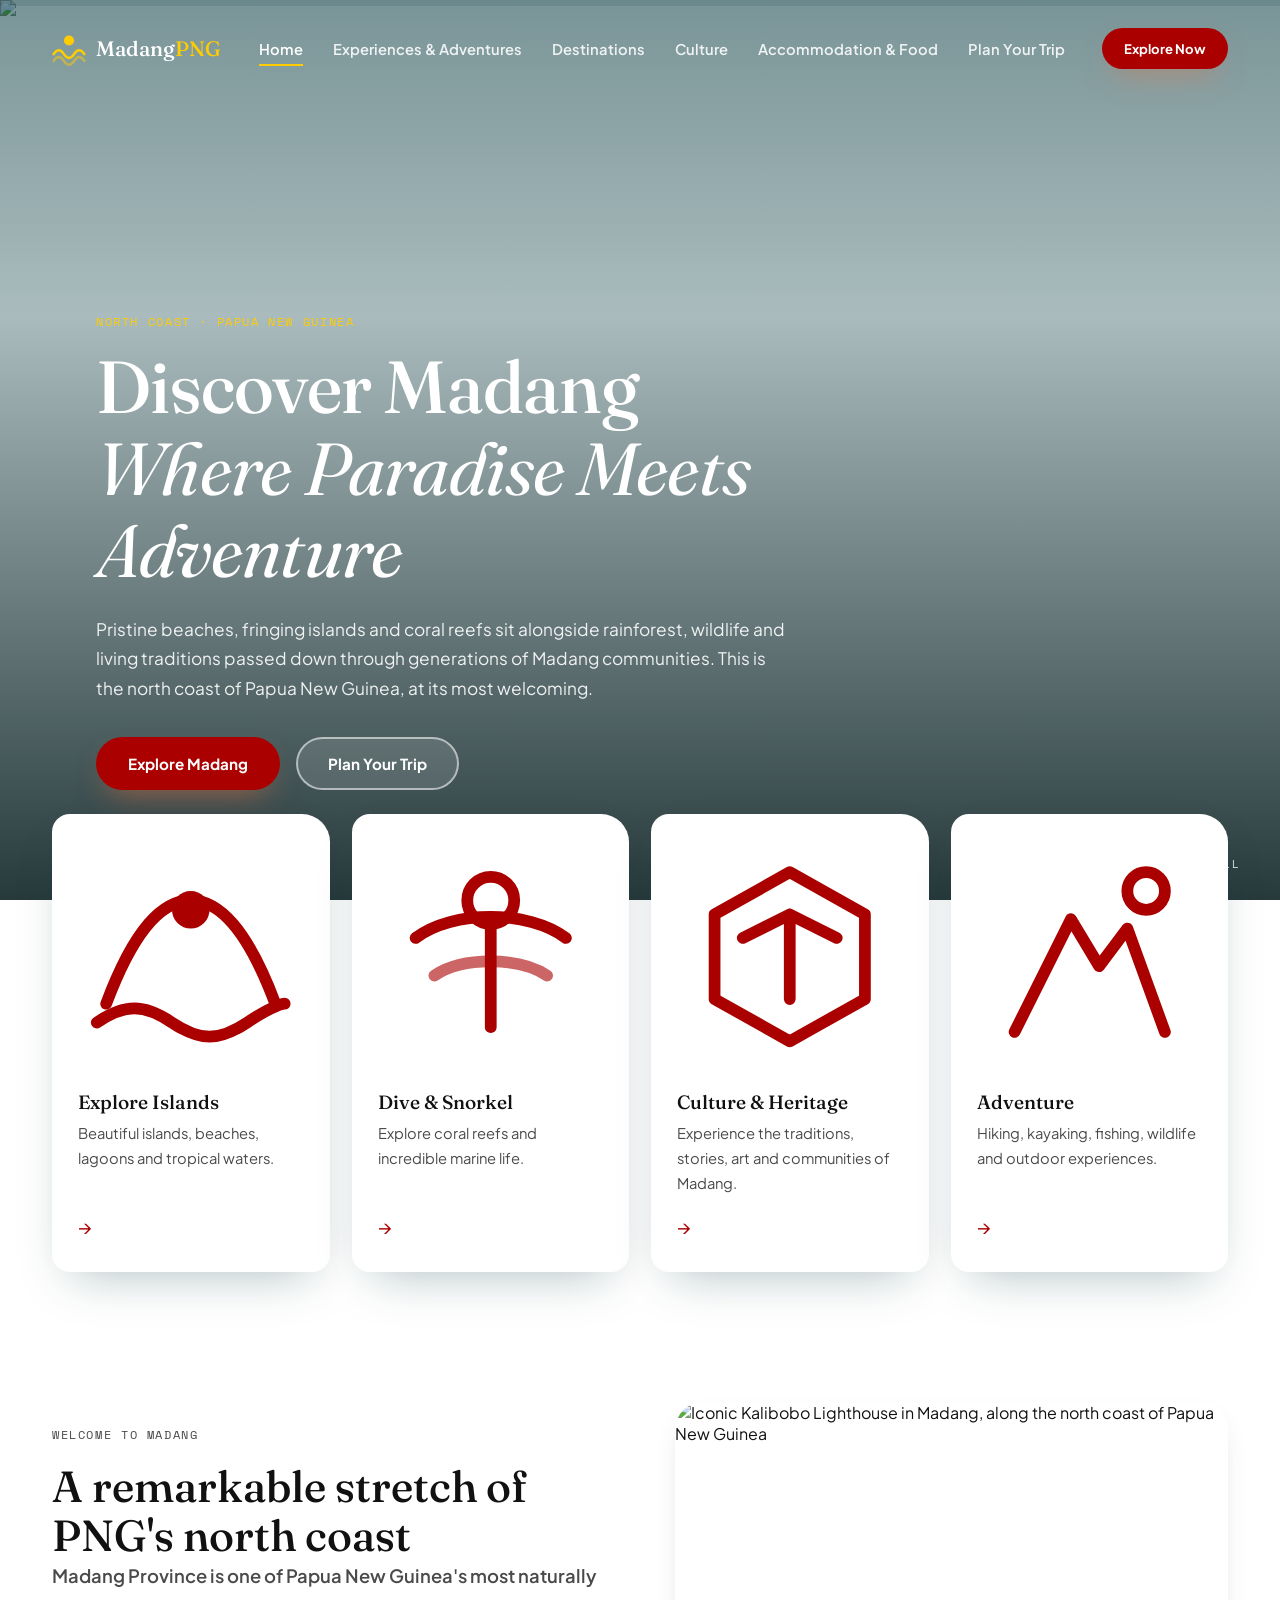
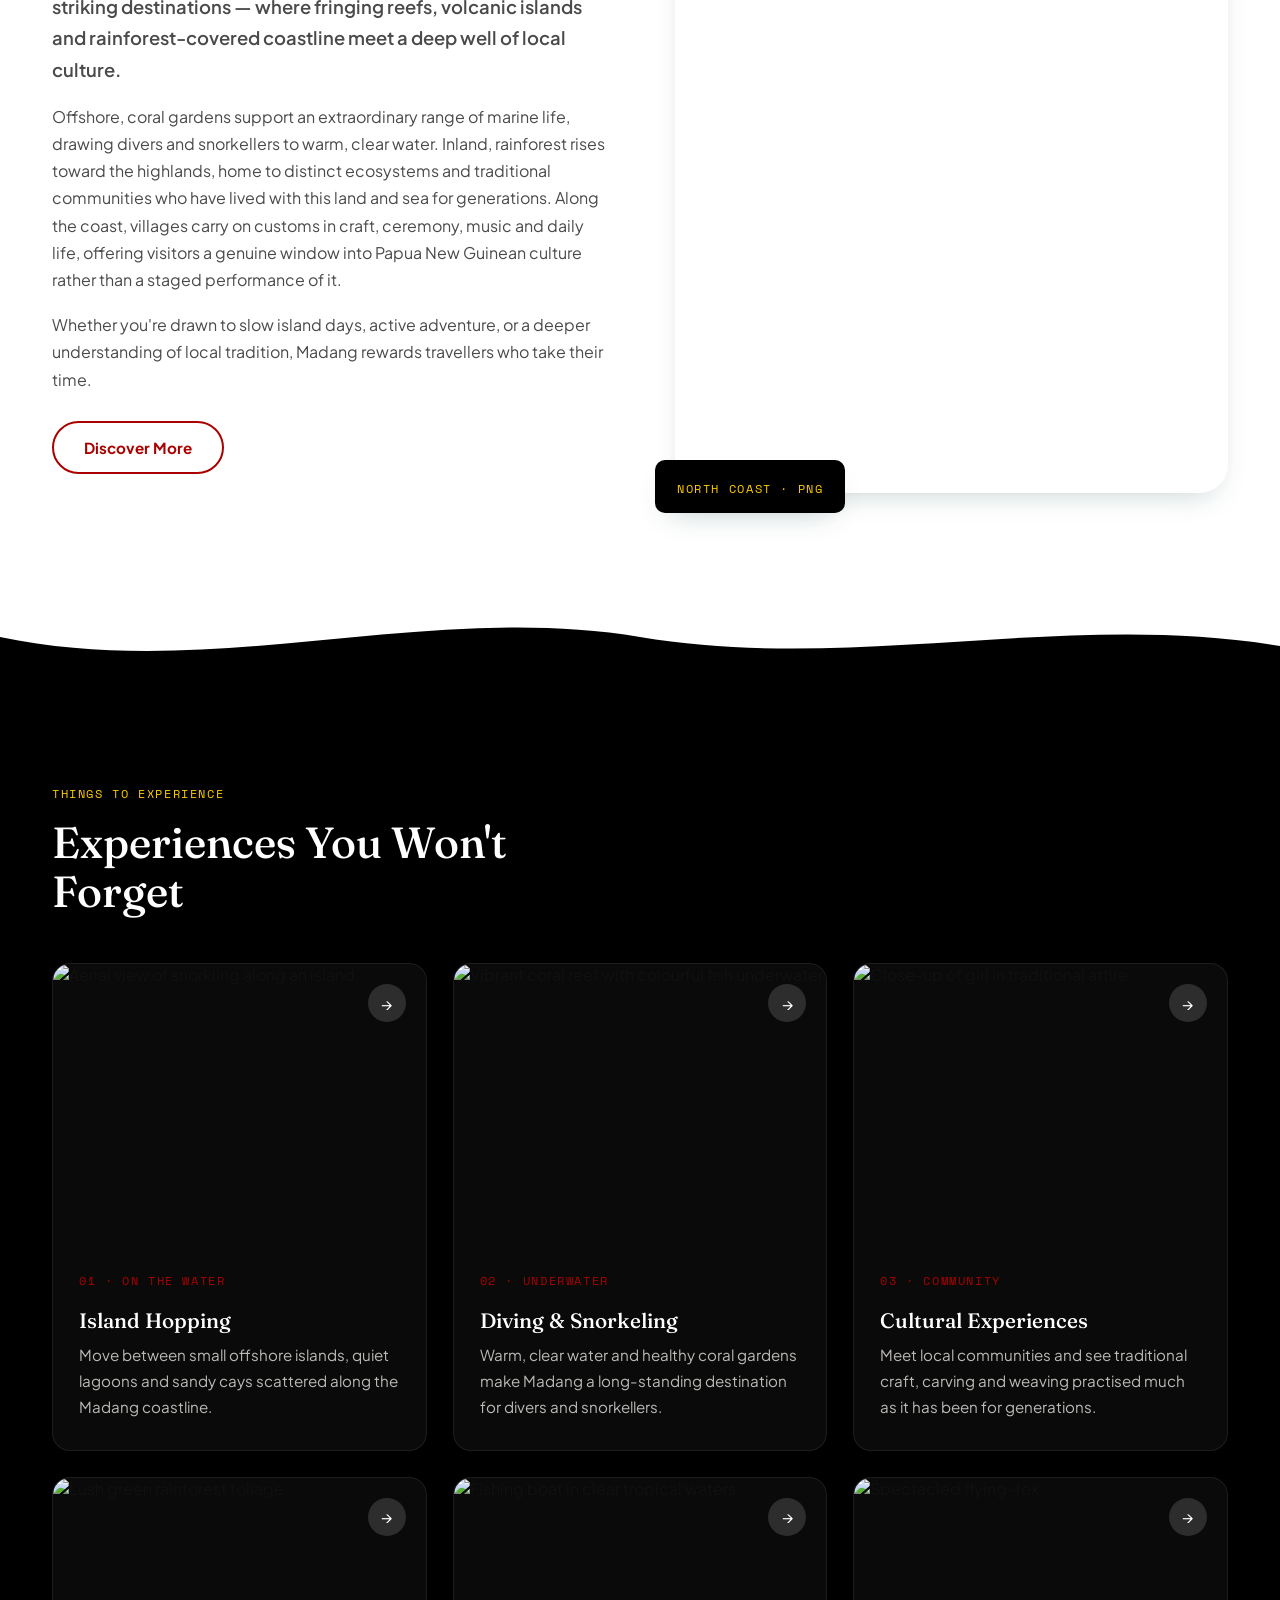
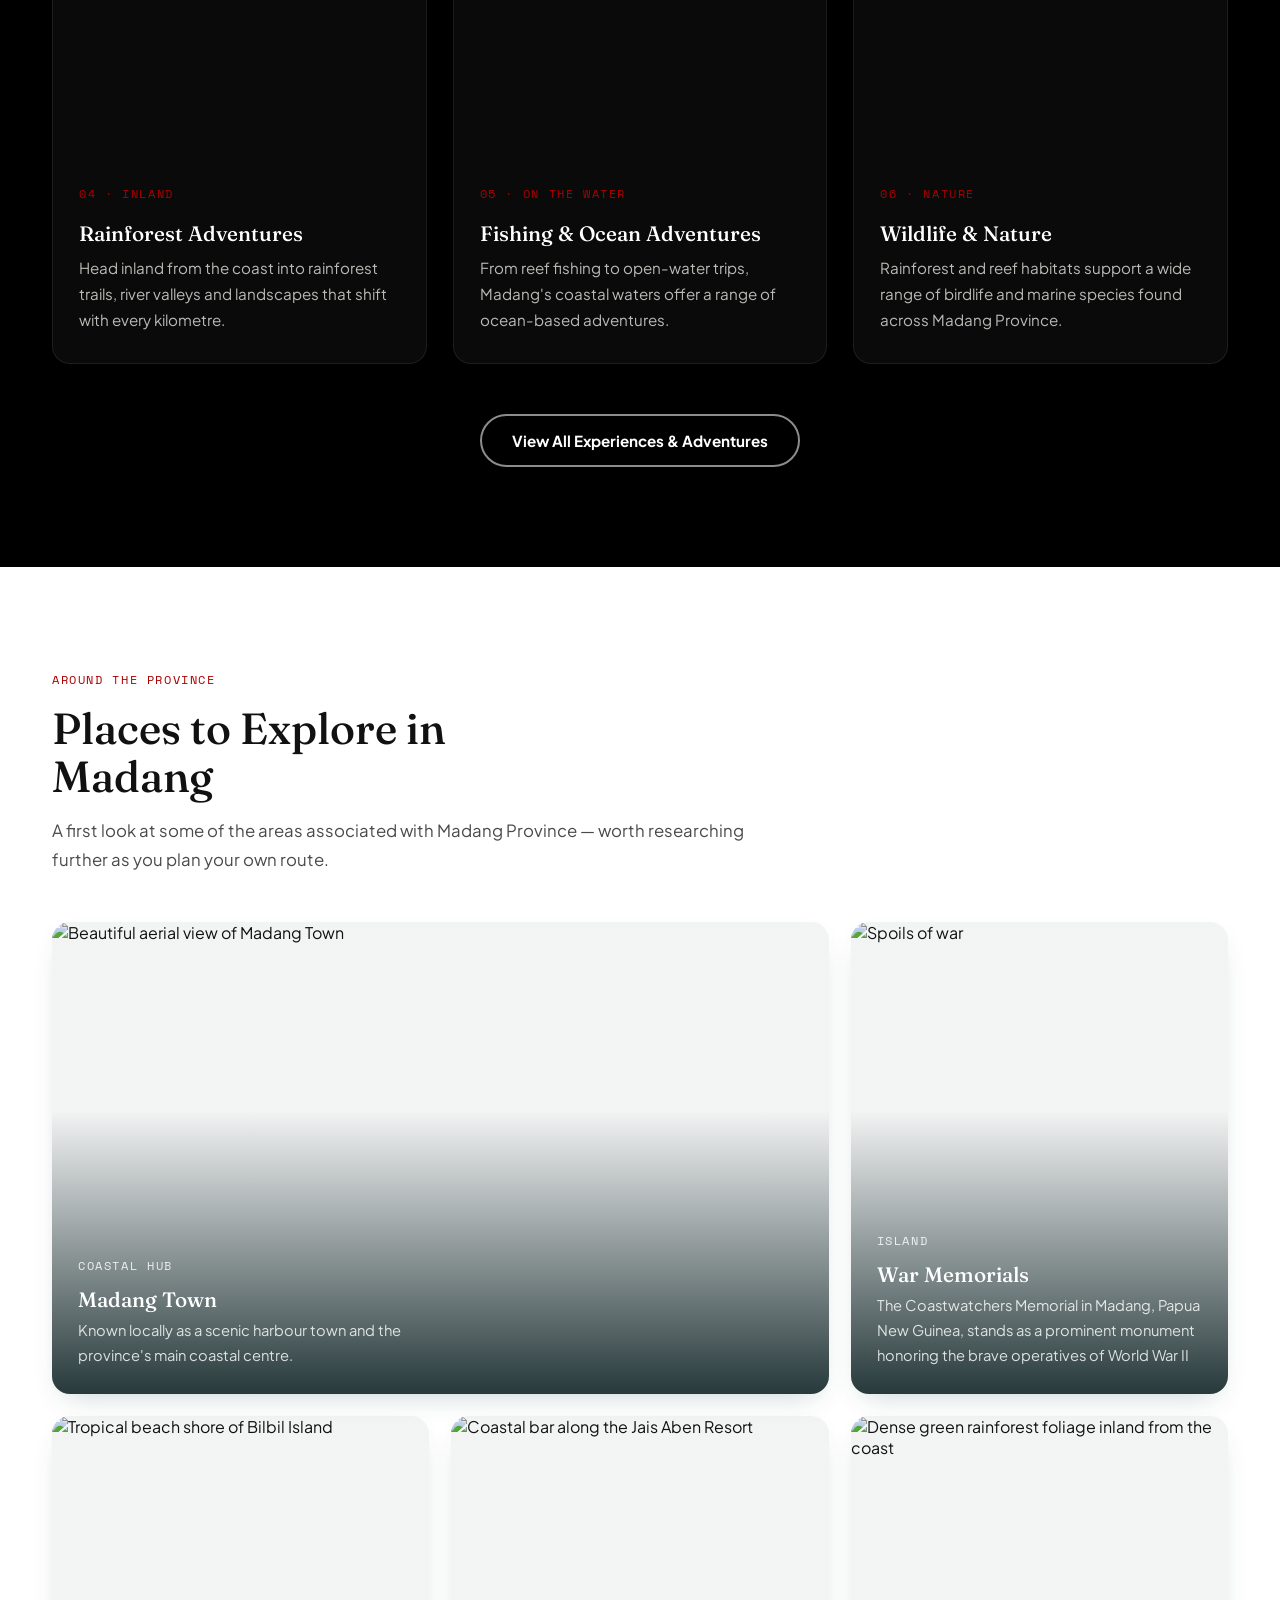
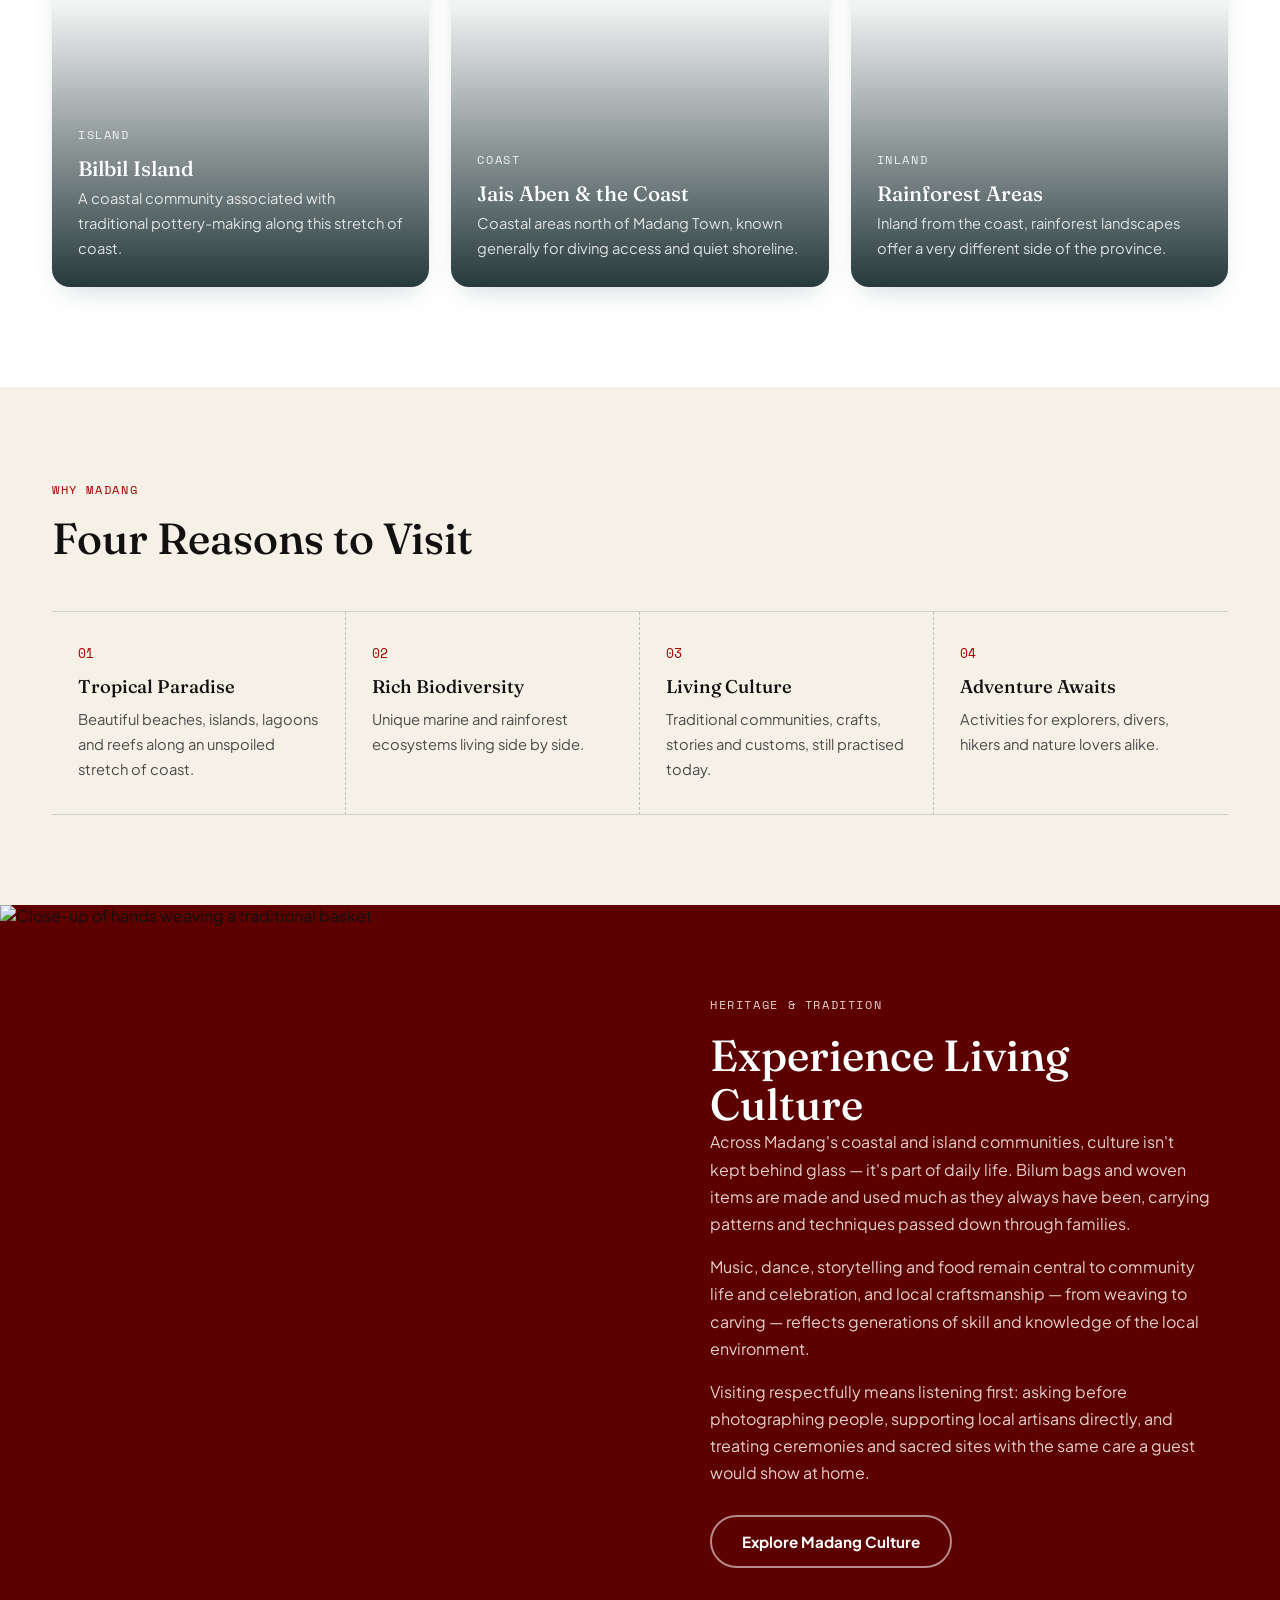
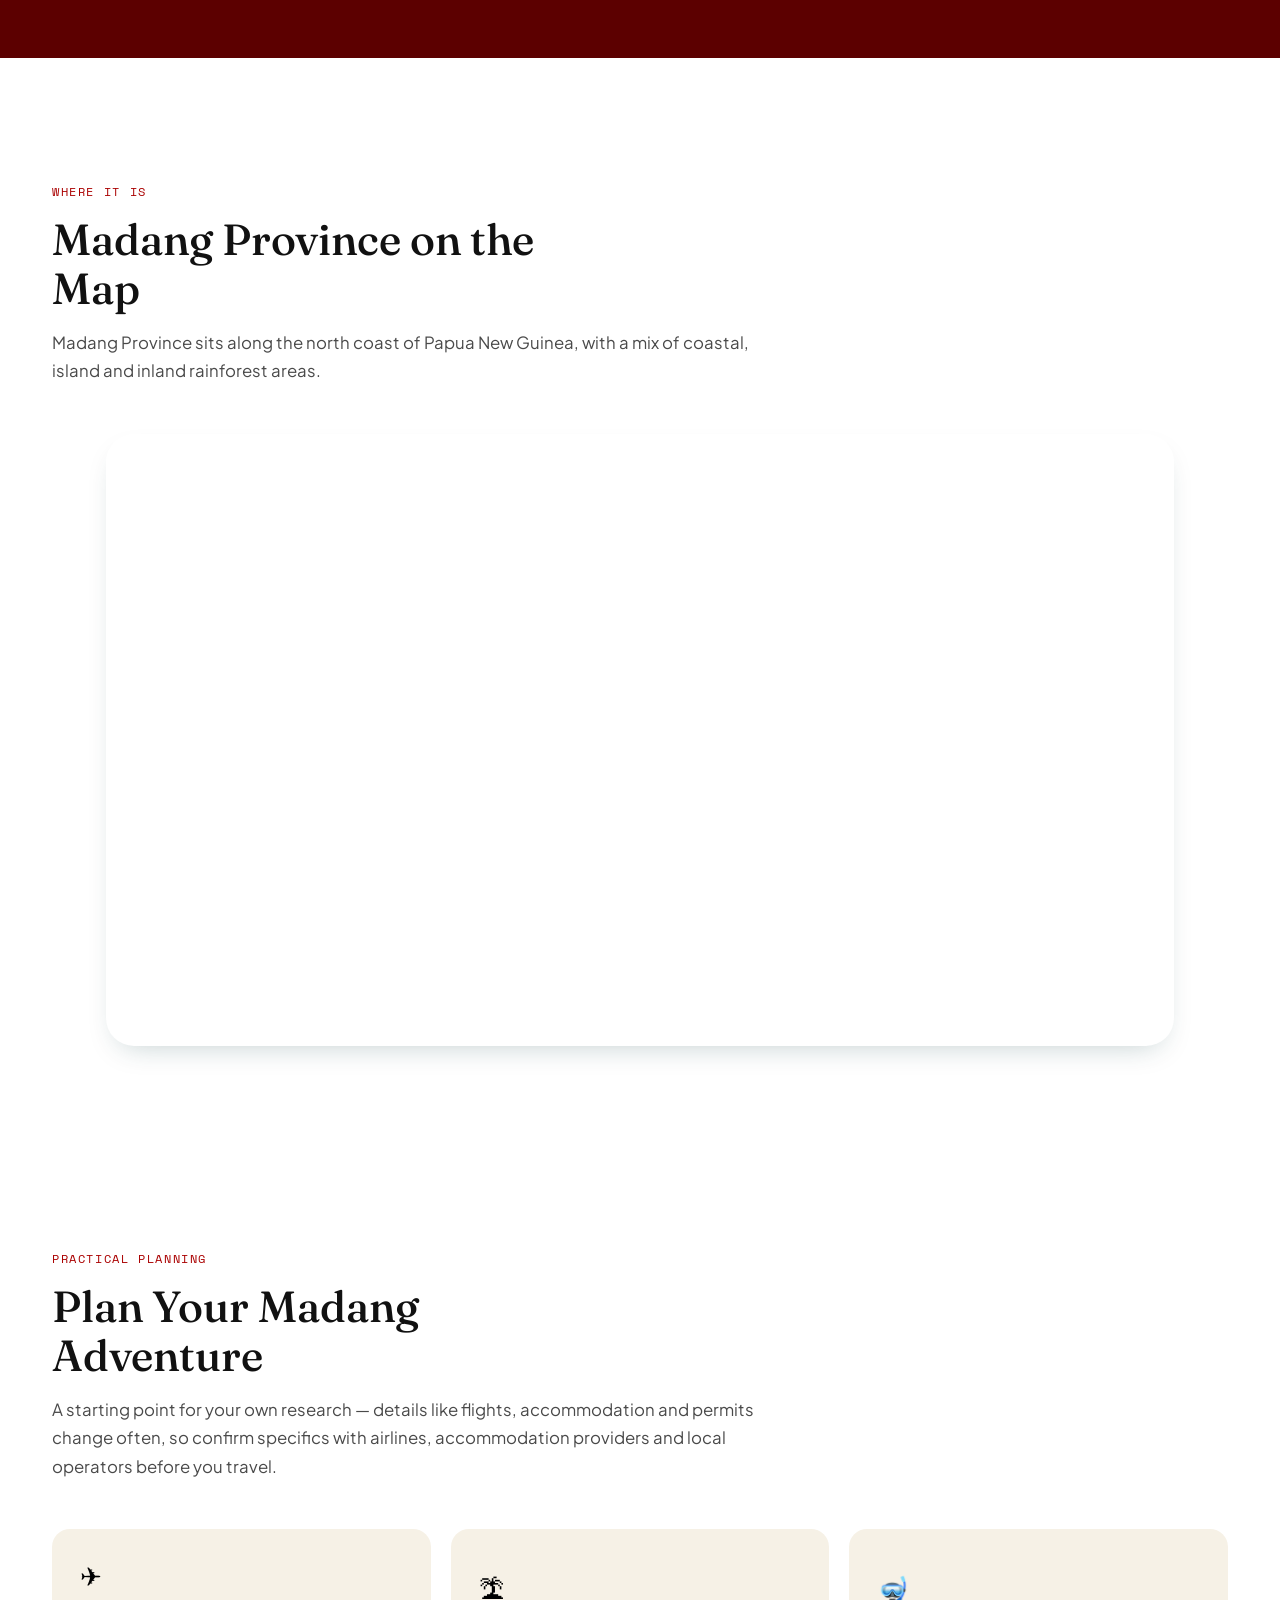
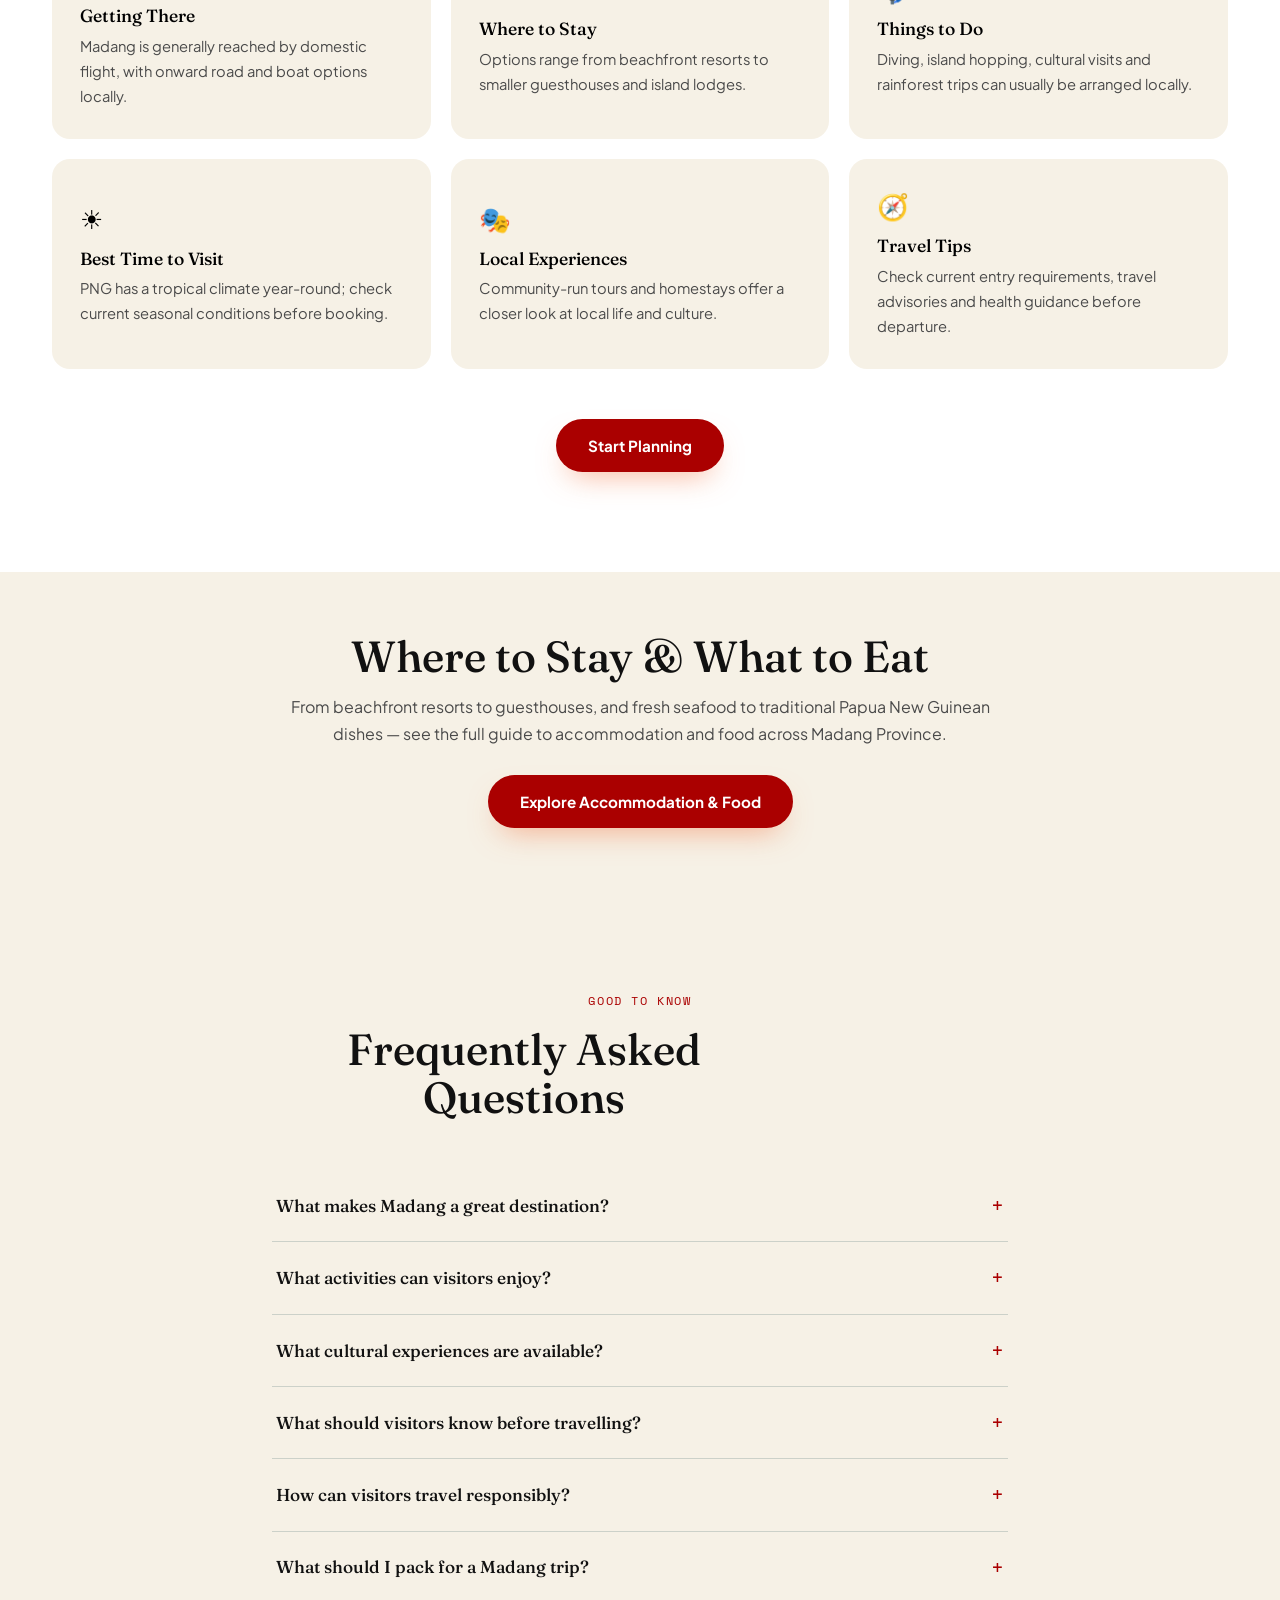
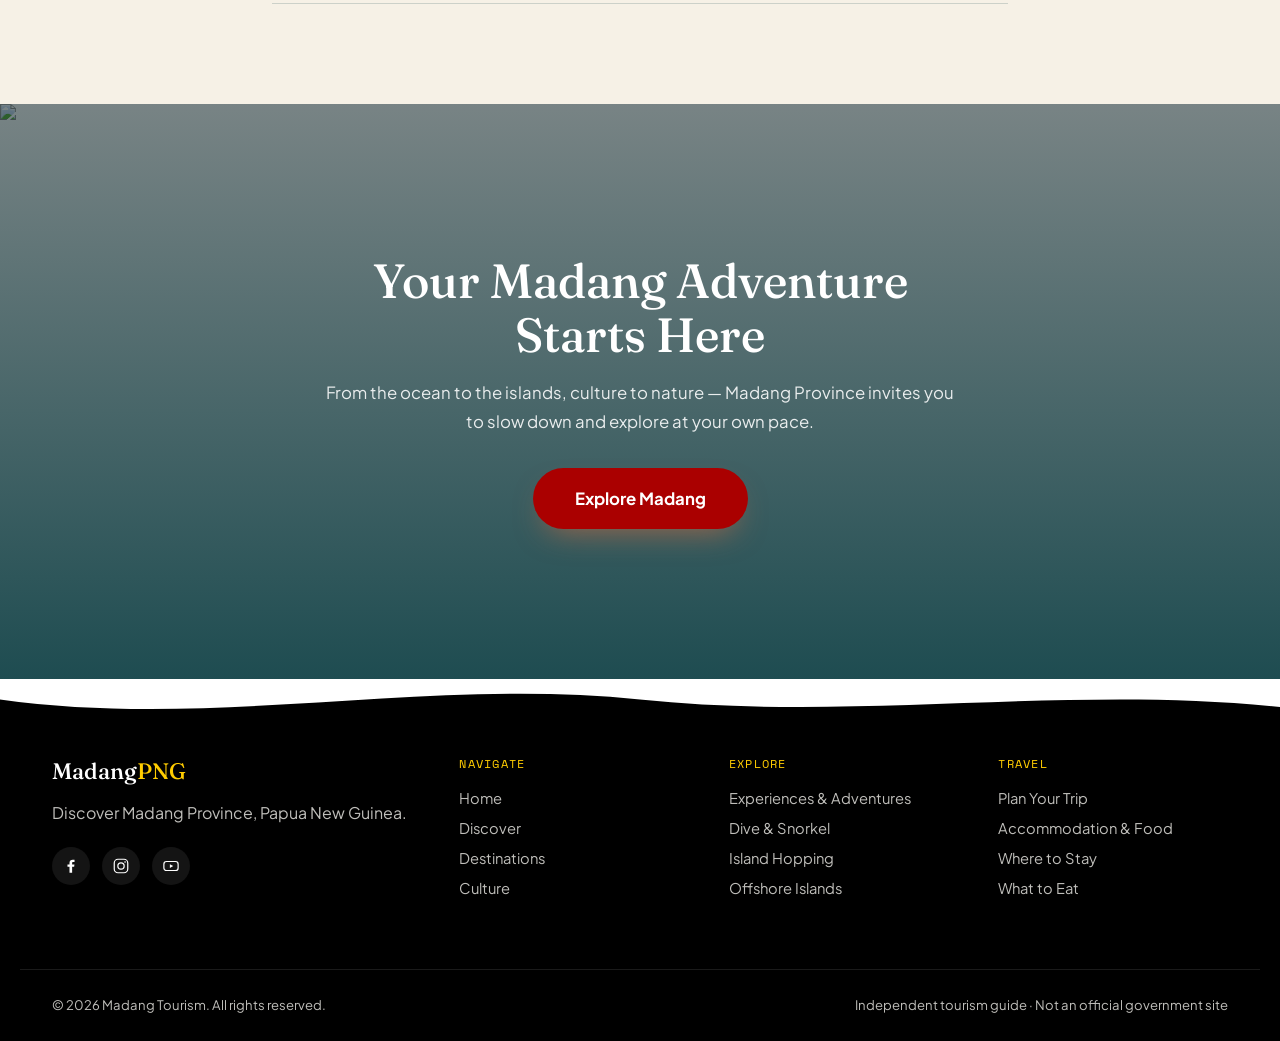
==== index.html @ a3b2a529 "Update YouTube link to point to a specific video" ====
<!DOCTYPE html> <!-- Tells the browser this is an HTML5 document -->
<html lang="en"> <!-- Root element of the page; lang="en" tells screen readers/browsers the content is in English -->
<head> <!-- Container for metadata that isn't displayed directly on the page -->
<meta charset="UTF-8"> <!-- Sets the character encoding so special characters (like &middot;) display correctly -->
<meta name="viewport" content="width=device-width, initial-scale=1.0"> <!-- Makes the page render at the device's width and scale correctly on mobile -->
<title>Discover Madang | Where Paradise Meets Adventure</title> <!-- Text shown in the browser tab and search results -->
<meta name="description" content="Discover Madang Province, Papua New Guinea — tropical islands, coral reefs, rainforest and living culture on the north coast."> <!-- Summary used by search engines for SEO -->

<link rel="preconnect" href="https://fonts.googleapis.com"> <!-- Tells the browser to start connecting to Google Fonts early, speeding up font loading -->
<link rel="preconnect" href="https://fonts.gstatic.com" crossorigin> <!-- Same early-connection hint for the font file server itself -->
<link href="https://fonts.googleapis.com/css2?family=Fraunces:ital,opsz,wght@0,9..144,300;0,9..144,400;0,9..144,500;0,9..144,600;1,9..144,400;1,9..144,500&family=Plus+Jakarta+Sans:wght@400;500;600;700;800&family=Space+Mono:wght@400;700&display=swap" rel="stylesheet"> <!-- Loads the three Google Fonts (Fraunces, Plus Jakarta Sans, Space Mono) used across the site -->

<link rel="stylesheet" href="style.css"> <!-- Loads the external stylesheet that controls all visual styling -->
</head> <!-- Ends the head/metadata section -->
<body data-page="home"> <!-- Start of the visible page content; data-page tells script.js this is the homepage, so it should use scroll-spy nav highlighting instead of a fixed active link -->

<!-- Tide line — signature scroll progress indicator -->
<div class="tide-line" aria-hidden="true"> <!-- Fixed strip at the top of the page; aria-hidden hides it from screen readers since it's decorative -->
  <svg viewBox="0 0 1200 24" preserveAspectRatio="none" class="tide-line__wave"> <!-- SVG canvas for a wave shape (currently unused visually, kept for future styling) -->
    <path d="M0,12 C150,22 250,2 400,12 C550,22 650,2 800,12 C950,22 1050,2 1200,12 L1200,24 L0,24 Z"></path> <!-- Defines the wavy line shape using SVG path commands -->
  </svg> <!-- Closes the SVG element -->
  <div class="tide-line__fill" id="tideFill"></div> <!-- Empty div whose width JavaScript fills in as the user scrolls, like a rising tide -->
</div> <!-- Closes the tide-line container -->

<!-- Skip link -->
<a href="#main" class="skip-link">Skip to content</a> <!-- Accessibility link letting keyboard users jump straight past the nav to the main content -->

<!-- ============ NAVIGATION ============ -->
<header class="nav" id="siteNav"> <!-- The site header/navigation bar; id is used by JS to add scroll styling -->
  <div class="nav__inner"> <!-- Inner wrapper that centers and pads the nav content -->
    <a href="#home" class="nav__brand"> <!-- Logo/brand link that scrolls back to the hero section -->
      <span class="nav__brand-mark" aria-hidden="true"> <!-- Wrapper for the decorative logo icon; hidden from screen readers -->
        <svg viewBox="0 0 40 40" width="34" height="34"><path d="M2 26c4-6 8-6 12 0s8 6 12 0 8-6 12 0" fill="none" stroke="currentColor" stroke-width="3" stroke-linecap="round"/><path d="M2 34c4-6 8-6 12 0s8 6 12 0 8-6 12 0" fill="none" stroke="currentColor" stroke-width="3" stroke-linecap="round" opacity="0.5"/><circle cx="20" cy="10" r="6" fill="currentColor"/></svg> <!-- Small hand-drawn SVG icon of waves and a sun/island representing the brand -->
      </span> <!-- Closes the icon wrapper -->
      <span class="nav__brand-text">Madang<em>PNG</em></span> <!-- The text logo "MadangPNG", with "PNG" italicized/colored differently via CSS -->
    </a> <!-- Closes the brand link -->

    <nav class="nav__links" id="navLinks" aria-label="Primary"> <!-- The list of navigation links; id lets JS open/close it on mobile -->
      <a href="#home" class="nav__link" data-page="home">Home</a> <!-- Link to the hero/home section; data-page marks it for the site-wide active-link logic -->
      <a href="experiences.html" class="nav__link" data-page="experiences">Experiences &amp; Adventures</a> <!-- Links to the dedicated Experiences & Adventures page -->
      <a href="#destinations" class="nav__link">Destinations</a> <!-- Link to the Destinations section on this page -->
      <a href="#culture" class="nav__link">Culture</a> <!-- Link to the Culture section on this page -->
      <a href="accommodation.html" class="nav__link" data-page="accommodation">Accommodation &amp; Food</a> <!-- Links to the dedicated Accommodation & Food page -->
      <a href="#plan" class="nav__link">Plan Your Trip</a> <!-- Link to the Plan Your Trip section on this page -->
    </nav> <!-- Closes the navigation links list -->

    <div class="nav__actions"> <!-- Wrapper for the right-hand side nav controls (button + burger) -->
      <a href="#plan" class="btn btn--coral btn--sm">Explore Now</a> <!-- Prominent call-to-action button in the nav bar -->
      <button class="nav__burger" id="navBurger" aria-label="Open menu" aria-expanded="false" aria-controls="navLinks"> <!-- Hamburger button shown only on mobile; aria attributes describe its state for screen readers -->
        <span></span><span></span><span></span> <!-- The three lines that make up the hamburger icon, animated into an X via CSS/JS -->
      </button> <!-- Closes the hamburger button -->
    </div> <!-- Closes nav actions wrapper -->
  </div> <!-- Closes nav inner wrapper -->
</header> <!-- Closes the site header -->

<main id="main"> <!-- Landmark wrapping all main page content; target of the skip link -->

  <!-- ============ HERO ============ -->
  <section class="hero" id="home"> <!-- Full-screen hero section; id="home" is the nav target -->
    <div class="hero__media"> <!-- Wrapper that holds the background image and overlay -->
      <img src="https://images.unsplash.com/photo-1544551763-46a013bb70d5?auto=format&fit=crop&w=1920&q=80" alt="Image of scuba diver diving in coral waters." loading="eager"> <!-- Hero background photo; loading="eager" because it's above the fold and should load immediately -->
      <div class="hero__overlay"></div> <!-- Empty div styled in CSS as a dark gradient so the white text stays readable over the photo -->
    </div> <!-- Closes hero media wrapper -->

    <div class="hero__content"> <!-- Wrapper for the hero text and buttons, sits above the image via z-index -->
      <p class="eyebrow eyebrow--light">north coast &middot; papua new guinea</p> <!-- Small uppercase label above the headline -->
      <h1 class="hero__title">Discover Madang<br><em>Where Paradise Meets Adventure</em></h1> <!-- Main page headline; <br> forces a line break, <em> italicizes the tagline -->
      <p class="hero__desc">Pristine beaches, fringing islands and coral reefs sit alongside rainforest, wildlife and living traditions passed down through generations of Madang communities. This is the north coast of Papua New Guinea, at its most welcoming.</p> <!-- Supporting paragraph describing Madang -->
      <div class="hero__actions"> <!-- Wrapper that lays the two hero buttons out side by side -->
        <a href="#discover" class="btn btn--coral">Explore Madang</a> <!-- Primary button scrolling to the About/Discover section -->
        <a href="#plan" class="btn btn--ghost">Plan Your Trip</a> <!-- Secondary, less prominent button scrolling to the Plan section -->
      </div> <!-- Closes hero actions wrapper -->
    </div> <!-- Closes hero content wrapper -->

    <a href="#discover" class="hero__scroll" aria-label="Scroll to discover Madang"> <!-- Scroll-down indicator link; aria-label gives it a meaningful name for screen readers -->
      <span class="hero__scroll-dot"></span> <!-- Small animated dot that bobs up and down via CSS -->
      <span class="hero__scroll-label">Scroll</span> <!-- Text label under the dot -->
    </a> <!-- Closes the scroll indicator link -->
  </section> <!-- Closes the hero section -->

  <!-- ============ QUICK NAV CARDS ============ -->
  <section class="quicknav" aria-label="Quick navigation"> <!-- Section holding the four overlapping shortcut cards below the hero -->
    <div class="container"> <!-- Centers and constrains the width of the content inside -->
      <div class="quicknav__grid"> <!-- CSS grid that lays the four cards out in a row (or fewer on mobile) -->

        <a href="experiences.html#water-islands" class="qcard"> <!-- First quick-nav card, links to the water & islands section of the Experiences & Adventures page -->
          <span class="qcard__icon" aria-hidden="true"> <!-- Decorative icon wrapper, hidden from screen readers -->
            <svg viewBox="0 0 48 48" fill="none"><path d="M6 34c6-16 12-22 18-22s12 6 18 22" stroke="currentColor" stroke-width="2.5" stroke-linecap="round"/><path d="M4 38c6-4 10-4 16 0s10 4 16 0 8-4 8-4" stroke="currentColor" stroke-width="2.5" stroke-linecap="round"/><circle cx="24" cy="14" r="4" fill="currentColor"/></svg> <!-- Hand-drawn island/palm icon -->
          </span> <!-- Closes icon wrapper -->
          <h3 class="qcard__title">Explore Islands</h3> <!-- Card heading -->
          <p class="qcard__desc">Beautiful islands, beaches, lagoons and tropical waters.</p> <!-- Card description text -->
          <span class="qcard__arrow" aria-hidden="true">&rarr;</span> <!-- Decorative arrow that animates on hover -->
        </a> <!-- Closes first quick-nav card -->

        <a href="experiences.html#water-islands" class="qcard"> <!-- Second quick-nav card, links to the water & islands section of the Experiences & Adventures page -->
          <span class="qcard__icon" aria-hidden="true"> <!-- Decorative icon wrapper -->
            <svg viewBox="0 0 48 48" fill="none"><path d="M8 20c8-6 24-6 32 0" stroke="currentColor" stroke-width="2.5" stroke-linecap="round"/><path d="M12 28c6-4 18-4 24 0" stroke="currentColor" stroke-width="2.5" stroke-linecap="round" opacity="0.6"/><circle cx="24" cy="12" r="5" stroke="currentColor" stroke-width="2.5"/><path d="M24 17v22" stroke="currentColor" stroke-width="2.5" stroke-linecap="round"/></svg> <!-- Hand-drawn diving flag/waves icon -->
          </span> <!-- Closes icon wrapper -->
          <h3 class="qcard__title">Dive &amp; Snorkel</h3> <!-- Card heading -->
          <p class="qcard__desc">Explore coral reefs and incredible marine life.</p> <!-- Card description text -->
          <span class="qcard__arrow" aria-hidden="true">&rarr;</span> <!-- Decorative arrow icon -->
        </a> <!-- Closes second quick-nav card -->

        <a href="#culture" class="qcard"> <!-- Third quick-nav card, links to Culture section -->
          <span class="qcard__icon" aria-hidden="true"> <!-- Decorative icon wrapper -->
            <svg viewBox="0 0 48 48" fill="none"><path d="M24 6l16 9v18l-16 9-16-9V15l16-9z" stroke="currentColor" stroke-width="2.5" stroke-linejoin="round"/><path d="M24 15v18M14 20l10-5 10 5" stroke="currentColor" stroke-width="2.5" stroke-linecap="round" stroke-linejoin="round"/></svg> <!-- Hand-drawn hut/shield icon representing culture -->
          </span> <!-- Closes icon wrapper -->
          <h3 class="qcard__title">Culture &amp; Heritage</h3> <!-- Card heading -->
          <p class="qcard__desc">Experience the traditions, stories, art and communities of Madang.</p> <!-- Card description text -->
          <span class="qcard__arrow" aria-hidden="true">&rarr;</span> <!-- Decorative arrow icon -->
        </a> <!-- Closes third quick-nav card -->

        <a href="experiences.html#nature-wildlife" class="qcard"> <!-- Fourth quick-nav card, links to the nature & wildlife section of the Experiences & Adventures page -->
          <span class="qcard__icon" aria-hidden="true"> <!-- Decorative icon wrapper -->
            <svg viewBox="0 0 48 48" fill="none"><path d="M8 40L20 16l6 10 6-8 8 22" stroke="currentColor" stroke-width="2.5" stroke-linejoin="round" stroke-linecap="round"/><circle cx="36" cy="10" r="4" stroke="currentColor" stroke-width="2.5"/></svg> <!-- Hand-drawn mountain/sun icon representing adventure -->
          </span> <!-- Closes icon wrapper -->
          <h3 class="qcard__title">Adventure</h3> <!-- Card heading -->
          <p class="qcard__desc">Hiking, kayaking, fishing, wildlife and outdoor experiences.</p> <!-- Card description text -->
          <span class="qcard__arrow" aria-hidden="true">&rarr;</span> <!-- Decorative arrow icon -->
        </a> <!-- Closes fourth quick-nav card -->

      </div> <!-- Closes quicknav grid -->
    </div> <!-- Closes container -->
  </section> <!-- Closes quick-nav section -->

  <!-- ============ ABOUT / WELCOME ============ -->
  <section class="about reveal" id="discover"> <!-- About section; "reveal" class means JS will fade it in on scroll -->
    <div class="container about__grid"> <!-- Centers content and arranges it as a two-column grid -->
      <div class="about__text"> <!-- Left column: all the text content -->
        <p class="eyebrow">welcome to madang</p> <!-- Small uppercase label above the heading -->
        <h2 class="section-title">A remarkable stretch of PNG's north coast</h2> <!-- Section heading -->
        <p class="about__lead">Madang Province is one of Papua New Guinea's most naturally striking destinations — where fringing reefs, volcanic islands and rainforest-covered coastline meet a deep well of local culture.</p> <!-- Bold lead paragraph -->
        <p>Offshore, coral gardens support an extraordinary range of marine life, drawing divers and snorkellers to warm, clear water. Inland, rainforest rises toward the highlands, home to distinct ecosystems and traditional communities who have lived with this land and sea for generations. Along the coast, villages carry on customs in craft, ceremony, music and daily life, offering visitors a genuine window into Papua New Guinean culture rather than a staged performance of it.</p> <!-- First supporting paragraph -->
        <p>Whether you're drawn to slow island days, active adventure, or a deeper understanding of local tradition, Madang rewards travellers who take their time.</p> <!-- Second supporting paragraph -->
        <a href="#experiences" class="btn btn--outline">Discover More</a> <!-- Button linking down to the Experiences section -->
      </div> <!-- Closes about text column -->
      <div class="about__media"> <!-- Right column: the featured image and its caption tag -->
        <!-- Image alternative src="https://www.facebook.com/100083305594226/posts/the-most-iconic-kalibobo-light-house-in-beautiful-madang-well-captured-by-blue-t/476476711805845/" -->

        <img src="https://dynamic-media-cdn.tripadvisor.com/media/daodao/photo-o/17/3b/36/39/coastwatchers-memorial.jpg?w=1400&h=-1&s=1" alt="Iconic Kalibobo Lighthouse in Madang, along the north coast of Papua New Guinea" loading="lazy"> <!-- Featured photo; loading="lazy" defers loading until it's near the viewport -->
        <div class="about__media-tag"> <!-- Small badge overlapping the bottom-left corner of the image -->
          <span class="eyebrow eyebrow--mono">north coast · PNG</span> <!-- Label text inside the badge -->
        </div> <!-- Closes the media tag badge -->
      </div> <!-- Closes about media column -->
    </div> <!-- Closes about grid container -->
  </section> <!-- Closes About section -->

  <div class="wave-divider wave-divider--to-deep" aria-hidden="true"><svg viewBox="0 0 1440 100" preserveAspectRatio="none"><path d="M0,40 C240,90 480,0 720,40 C960,80 1200,10 1440,50 L1440,100 L0,100 Z"></path></svg></div> <!-- Decorative SVG wave shape that visually transitions from the light About section into the dark Experiences section -->

  <!-- ============ EXPERIENCES ============ -->
  <section class="experiences reveal" id="experiences"> <!-- Experiences section on a dark teal background -->
    <div class="container"> <!-- Centers and constrains the content width -->
      <div class="section-head"> <!-- Wrapper for the section's eyebrow label and heading -->
        <p class="eyebrow eyebrow--light">things to experience</p> <!-- Small uppercase label -->
        <h2 class="section-title section-title--light">Experiences You Won't Forget</h2> <!-- Section heading, styled light/white for the dark background -->
      </div> <!-- Closes section head -->

      <div class="exp-grid"> <!-- CSS grid laying out the six experience cards -->

        <article class="exp-card"> <!-- Card 1: Island Hopping -->
          <div class="exp-card__media"> <!-- Wrapper that crops/sizes the card image -->
            <img src="https://images.trvl-media.com/place/2200/8434f81c-63f8-4d87-891b-596296224a2b.jpg?auto=compress&cs=tinysrgb&w=1000" alt="Aerial view of snorkling along an island" loading="lazy"> <!-- Card photo, lazy-loaded since it's below the fold -->
          </div> <!-- Closes media wrapper -->
          <div class="exp-card__body"> <!-- Text content area of the card -->
            <span class="eyebrow eyebrow--mono">01 · on the water</span> <!-- Numbered category label -->
            <h3>Island Hopping</h3> <!-- Card title -->
            <p>Move between small offshore islands, quiet lagoons and sandy cays scattered along the Madang coastline.</p> <!-- Card description -->
          </div> <!-- Closes card body -->
          <span class="exp-card__arrow" aria-hidden="true">&rarr;</span> <!-- Decorative circular arrow icon that rotates on hover -->
        </article> <!-- Closes card 1 -->

        <article class="exp-card"> <!-- Card 2: Diving & Snorkeling -->
          <div class="exp-card__media"> <!-- Image wrapper -->
            <img src="https://images.pexels.com/photos/3100361/pexels-photo-3100361.jpeg?auto=compress&cs=tinysrgb&w=1000" alt="Vibrant coral reef with colourful fish underwater" loading="lazy"> <!-- Card photo -->
          </div> <!-- Closes media wrapper -->
          <div class="exp-card__body"> <!-- Text content area -->
            <span class="eyebrow eyebrow--mono">02 · underwater</span> <!-- Numbered category label -->
            <h3>Diving &amp; Snorkeling</h3> <!-- Card title -->
            <p>Warm, clear water and healthy coral gardens make Madang a long-standing destination for divers and snorkellers.</p> <!-- Card description -->
          </div> <!-- Closes card body -->
          <span class="exp-card__arrow" aria-hidden="true">&rarr;</span> <!-- Decorative arrow icon -->
        </article> <!-- Closes card 2 -->

        <article class="exp-card"> <!-- Card 3: Cultural Experiences -->
          <div class="exp-card__media"> <!-- Image wrapper -->
            <img src="https://images.trvl-media.com/place/2200/9c62623a-3e90-42ce-a5d0-fafba3432986.jpg" alt="Close-up of girl in traditional attire" loading="lazy"> <!-- Card photo -->
          </div> <!-- Closes media wrapper -->
          <div class="exp-card__body"> <!-- Text content area -->
            <span class="eyebrow eyebrow--mono">03 · community</span> <!-- Numbered category label -->
            <h3>Cultural Experiences</h3> <!-- Card title -->
            <p>Meet local communities and see traditional craft, carving and weaving practised much as it has been for generations.</p> <!-- Card description -->
          </div> <!-- Closes card body -->
          <span class="exp-card__arrow" aria-hidden="true">&rarr;</span> <!-- Decorative arrow icon -->
        </article> <!-- Closes card 3 -->

        <article class="exp-card"> <!-- Card 4: Rainforest Adventures -->
          <div class="exp-card__media"> <!-- Image wrapper -->
            <img src="https://images.pexels.com/photos/28769443/pexels-photo-28769443.jpeg?auto=compress&cs=tinysrgb&w=1000" alt="Lush green rainforest foliage" loading="lazy"> <!-- Card photo -->
          </div> <!-- Closes media wrapper -->
          <div class="exp-card__body"> <!-- Text content area -->
            <span class="eyebrow eyebrow--mono">04 · inland</span> <!-- Numbered category label -->
            <h3>Rainforest Adventures</h3> <!-- Card title -->
            <p>Head inland from the coast into rainforest trails, river valleys and landscapes that shift with every kilometre.</p> <!-- Card description -->
          </div> <!-- Closes card body -->
          <span class="exp-card__arrow" aria-hidden="true">&rarr;</span> <!-- Decorative arrow icon -->
        </article> <!-- Closes card 4 -->

        <article class="exp-card"> <!-- Card 5: Fishing & Ocean Adventures -->
          <div class="exp-card__media"> <!-- Image wrapper -->
            <img src="https://papuanewguinea.travel/wp-content/uploads/2023/10/sport-fisher_sportfishing-png_papua-new-guinea_2_0-1024x683.jpg?auto=compress&cs=tinysrgb&w=1000" alt="Fishing boat in clear tropical waters" loading="lazy"> <!-- Card photo -->
          </div> <!-- Closes media wrapper -->
          <div class="exp-card__body"> <!-- Text content area -->
            <span class="eyebrow eyebrow--mono">05 · on the water</span> <!-- Numbered category label -->
            <h3>Fishing &amp; Ocean Adventures</h3> <!-- Card title -->
            <p>From reef fishing to open-water trips, Madang's coastal waters offer a range of ocean-based adventures.</p> <!-- Card description -->
          </div> <!-- Closes card body -->
          <span class="exp-card__arrow" aria-hidden="true">&rarr;</span> <!-- Decorative arrow icon -->
        </article> <!-- Closes card 5 -->

        <article class="exp-card"> <!-- Card 6: Wildlife & Nature -->
          <div class="exp-card__media"> <!-- Image wrapper -->
            <img src="https://images.theconversation.com/files/343629/original/file-20200624-132410-mtns55.jpg?ixlib=rb-4.1.1&q=45&auto=format&w=1000&fit=clip" alt="Spectacled flying-fox" loading="lazy"> <!-- Card photo -->
          </div> <!-- Closes media wrapper -->
          <div class="exp-card__body"> <!-- Text content area -->
            <span class="eyebrow eyebrow--mono">06 · nature</span> <!-- Numbered category label -->
            <h3>Wildlife &amp; Nature</h3> <!-- Card title -->
            <p>Rainforest and reef habitats support a wide range of birdlife and marine species found across Madang Province.</p> <!-- Card description -->
          </div> <!-- Closes card body -->
          <span class="exp-card__arrow" aria-hidden="true">&rarr;</span> <!-- Decorative arrow icon -->
        </article> <!-- Closes card 6 -->

      </div> <!-- Closes experiences grid -->
      <div class="plan-cta"> <!-- Reuses the same centered-button wrapper style as the Plan section -->
        <a href="experiences.html" class="btn btn--outline-light">View All Experiences &amp; Adventures</a> <!-- Links to the full Experiences & Adventures page for the complete list -->
      </div> <!-- Closes the view-all CTA wrapper -->
    </div> <!-- Closes container -->
  </section> <!-- Closes Experiences section -->

  <!-- ============ DESTINATIONS ============ -->
  <section class="destinations reveal" id="destinations"> <!-- Destinations section, light background -->
    <div class="container"> <!-- Centers content -->
      <div class="section-head"> <!-- Heading block for this section -->
        <p class="eyebrow">around the province</p> <!-- Small uppercase label -->
        <h2 class="section-title">Places to Explore in Madang</h2> <!-- Section heading -->
        <p class="section-lead">A first look at some of the areas associated with Madang Province — worth researching further as you plan your own route.</p> <!-- Explanatory lead paragraph, sets honest expectations -->
      </div> <!-- Closes section head -->

      <div class="dest-grid"> <!-- CSS grid laying out the destination cards -->

        <article class="dest-card dest-card--wide"> <!-- First card, styled wider (spans 2 grid columns) -->
          <img src="https://thewritestuffpng.com/wp-content/uploads/2022/03/DSCN6022-1.jpg" alt="Beautiful aerial view of Madang Town" loading="lazy"> <!-- Background photo for the card -->
          <div class="dest-card__overlay"> <!-- Text overlay sitting on top of the image -->
            <span class="eyebrow eyebrow--mono eyebrow--light">coastal hub</span> <!-- Category label -->
            <h3>Madang Town</h3> <!-- Destination name -->
            <p>Known locally as a scenic harbour town and the province's main coastal centre.</p> <!-- Destination description -->
          </div> <!-- Closes overlay -->
        </article> <!-- Closes Madang Town card -->

        <article class="dest-card"> <!-- Second card: Kranket Island -->
          <img src="https://dynamic-media-cdn.tripadvisor.com/media/photo-o/1c/30/ca/b0/gun.jpg?w=1400&h=-1&s=1" alt="Spoils of war" loading="lazy"> <!-- Background photo -->
          <div class="dest-card__overlay"> <!-- Text overlay -->
            <span class="eyebrow eyebrow--mono eyebrow--light">island</span> <!-- Category label -->
            <h3>War Memorials</h3> <!-- Destination name -->
            <p>The Coastwatchers Memorial in Madang, Papua New Guinea, stands as a prominent monument honoring the brave operatives of World War II</p> <!-- Description -->
          </div> <!-- Closes overlay -->
        </article> <!-- Closes Kranket Island card -->

        <article class="dest-card"> <!-- Third card: Bilbil Island -->
          <img src="https://www.journeyera.com/wp-content/uploads/2019/11/MADANG-PAPUA-NEW-GUINEA-0229-1-768x512.jpg" alt="Tropical beach shore of Bilbil Island" loading="lazy"> <!-- Background photo -->
          <div class="dest-card__overlay"> <!-- Text overlay -->
            <span class="eyebrow eyebrow--mono eyebrow--light">island</span> <!-- Category label -->
            <h3>Bilbil Island</h3> <!-- Destination name -->
            <p>A coastal community associated with traditional pottery-making along this stretch of coast.</p> <!-- Description -->
          </div> <!-- Closes overlay -->
        </article> <!-- Closes Bilbil Island card -->

        <article class="dest-card"> <!-- Fourth card: Jais Aben & the Coast -->
          <img src="https://dynamic-media-cdn.tripadvisor.com/media/photo-o/04/53/e9/d3/eating-outdoors-at-restaurant.jpg?w=900&h=-1&s=1" alt="Coastal bar along the Jais Aben Resort" loading="lazy"> <!-- Background photo -->
          <div class="dest-card__overlay"> <!-- Text overlay -->
            <span class="eyebrow eyebrow--mono eyebrow--light">coast</span> <!-- Category label -->
            <h3>Jais Aben &amp; the Coast</h3> <!-- Destination name -->
            <p>Coastal areas north of Madang Town, known generally for diving access and quiet shoreline.</p> <!-- Description -->
          </div> <!-- Closes overlay -->
        </article> <!-- Closes Jais Aben card -->

        <article class="dest-card"> <!-- Sixth card: Rainforest Areas -->
          <img src="https://images.pexels.com/photos/28769443/pexels-photo-28769443.jpeg?auto=compress&cs=tinysrgb&w=1000" alt="Dense green rainforest foliage inland from the coast" loading="lazy"> <!-- Background photo -->
          <div class="dest-card__overlay"> <!-- Text overlay -->
            <span class="eyebrow eyebrow--mono eyebrow--light">inland</span> <!-- Category label -->
            <h3>Rainforest Areas</h3> <!-- Destination name -->
            <p>Inland from the coast, rainforest landscapes offer a very different side of the province.</p> <!-- Description -->
          </div> <!-- Closes overlay -->
        </article> <!-- Closes Rainforest Areas card -->

      </div> <!-- Closes destinations grid -->
    </div> <!-- Closes container -->
  </section> <!-- Closes Destinations section -->

  <!-- ============ WHY MADANG — DIVE LOG STATS ============ -->
  <section class="why reveal"> <!-- "Why Madang" section on a sandy background -->
    <div class="container"> <!-- Centers content -->
      <div class="section-head"> <!-- Heading block -->
        <p class="eyebrow">why madang</p> <!-- Small uppercase label -->
        <h2 class="section-title">Four Reasons to Visit</h2> <!-- Section heading -->
      </div> <!-- Closes heading block -->

      <div class="why-log"> <!-- Grid of four "dive log" style entries with dashed dividers -->
        <div class="why-entry"> <!-- Entry 1 -->
          <span class="why-entry__mark" aria-hidden="true">01</span> <!-- Numbered mono-font label -->
          <h3>Tropical Paradise</h3> <!-- Entry heading -->
          <p>Beautiful beaches, islands, lagoons and reefs along an unspoiled stretch of coast.</p> <!-- Entry description -->
        </div> <!-- Closes entry 1 -->
        <div class="why-entry"> <!-- Entry 2 -->
          <span class="why-entry__mark" aria-hidden="true">02</span> <!-- Numbered label -->
          <h3>Rich Biodiversity</h3> <!-- Entry heading -->
          <p>Unique marine and rainforest ecosystems living side by side.</p> <!-- Entry description -->
        </div> <!-- Closes entry 2 -->
        <div class="why-entry"> <!-- Entry 3 -->
          <span class="why-entry__mark" aria-hidden="true">03</span> <!-- Numbered label -->
          <h3>Living Culture</h3> <!-- Entry heading -->
          <p>Traditional communities, crafts, stories and customs, still practised today.</p> <!-- Entry description -->
        </div> <!-- Closes entry 3 -->
        <div class="why-entry"> <!-- Entry 4 -->
          <span class="why-entry__mark" aria-hidden="true">04</span> <!-- Numbered label -->
          <h3>Adventure Awaits</h3> <!-- Entry heading -->
          <p>Activities for explorers, divers, hikers and nature lovers alike.</p> <!-- Entry description -->
        </div> <!-- Closes entry 4 -->
      </div> <!-- Closes why-log grid -->
    </div> <!-- Closes container -->
  </section> <!-- Closes Why Madang section -->

  <!-- ============ CULTURE ============ -->
  <section class="culture reveal" id="culture"> <!-- Two-column culture section on a deep green background -->
    <div class="culture__media"> <!-- Left/first column: the image -->
      <img src="https://images.trvl-media.com/place/2200/f64c86e2-c1e4-4a08-9428-fb7c15d194a0.jpg" alt="Close-up of hands weaving a traditional basket" loading="lazy"> <!-- Culture photo -->
    </div> <!-- Closes culture media column -->
    <div class="culture__content"> <!-- Right/second column: the text -->
      <p class="eyebrow eyebrow--mono">heritage &amp; tradition</p> <!-- Small uppercase label -->
      <h2 class="section-title">Experience Living Culture</h2> <!-- Section heading -->
      <p>Across Madang's coastal and island communities, culture isn't kept behind glass — it's part of daily life. Bilum bags and woven items are made and used much as they always have been, carrying patterns and techniques passed down through families.</p> <!-- First paragraph -->
      <p>Music, dance, storytelling and food remain central to community life and celebration, and local craftsmanship — from weaving to carving — reflects generations of skill and knowledge of the local environment.</p> <!-- Second paragraph -->
      <p>Visiting respectfully means listening first: asking before photographing people, supporting local artisans directly, and treating ceremonies and sacred sites with the same care a guest would show at home.</p> <!-- Third paragraph, on respectful tourism -->
      <a href="#plan" class="btn btn--outline btn--outline-light">Explore Madang Culture</a> <!-- Call-to-action button linking to the Plan section -->
    </div> <!-- Closes culture content column -->
  </section> <!-- Closes Culture section -->

  <br> <!-- Extra spacing before the map section -->

  <!-- ============ MAP OF MADANG PROVINCE ============ -->
  <section class="google_maps" id="map"> <!-- Google Maps embed section -->
    <div class="container"> <!-- Centers content -->
      <div class="section-head"> <!-- Heading block -->
        <p class="eyebrow">where it is</p> <!-- Small uppercase label -->
        <h2 class="section-title">Madang Province on the Map</h2> <!-- Section heading -->
        <p class="section-lead">Madang Province sits along the north coast of Papua New Guinea, with a mix of coastal, island and inland rainforest areas.</p> <!-- Explanatory lead paragraph -->
      </div> <!-- Closes heading block -->
    </div> <!-- Closes container -->
    <div class="google_maps__frame-wrap">
      <iframe src="https://www.google.com/maps/embed?pb=!1m18!1m12!1m3!1d31785.679649493693!2d145.76261021116304!3d-5.229681826707004!2m3!1f0!2f0!3f0!3m2!1i1024!2i768!4f13.1!3m3!1m2!1s0x68f5e6c94906e557%3A0xfba03fe5fcb7b051!2sMadang%20Madang%20Province!5e0!3m2!1sen!2spg!4v1786619159488!5m2!1sen!2spg" allowfullscreen="" loading="lazy" referrerpolicy="strict-origin-when-cross-origin" title="Map of Madang Province"></iframe>
    </div>
  </section>

  <!-- ============ PLAN YOUR TRIP ============ -->
  <section class="plan reveal" id="plan"> <!-- Plan Your Trip section -->
    <div class="container"> <!-- Centers content -->
      <div class="section-head"> <!-- Heading block -->
        <p class="eyebrow">practical planning</p> <!-- Small uppercase label -->
        <h2 class="section-title">Plan Your Madang Adventure</h2> <!-- Section heading -->
        <p class="section-lead">A starting point for your own research — details like flights, accommodation and permits change often, so confirm specifics with airlines, accommodation providers and local operators before you travel.</p> <!-- Honest disclaimer paragraph -->
      </div> <!-- Closes heading block -->

      <div class="plan-grid" id="planGrid"> <!-- Grid of six clickable planning cards; id referenced by JS -->
        <button class="plan-card" data-plan="getting-there" aria-expanded="false"> <!-- Card 1 button; data-plan is the key JS uses to look up its detail text -->
          <span class="plan-card__icon" aria-hidden="true">✈</span> <!-- Emoji icon representing air travel -->
          <h3>Getting There</h3> <!-- Card title -->
          <p>Madang is generally reached by domestic flight, with onward road and boat options locally.</p> <!-- Card summary text -->
        </button> <!-- Closes card 1 -->
        <button class="plan-card" data-plan="where-to-stay" aria-expanded="false"> <!-- Card 2 button -->
          <span class="plan-card__icon" aria-hidden="true">🏝</span> <!-- Emoji icon representing accommodation -->
          <h3>Where to Stay</h3> <!-- Card title -->
          <p>Options range from beachfront resorts to smaller guesthouses and island lodges.</p> <!-- Card summary text -->
        </button> <!-- Closes card 2 -->
        <button class="plan-card" data-plan="things-to-do" aria-expanded="false"> <!-- Card 3 button -->
          <span class="plan-card__icon" aria-hidden="true">🤿</span> <!-- Emoji icon representing activities -->
          <h3>Things to Do</h3> <!-- Card title -->
          <p>Diving, island hopping, cultural visits and rainforest trips can usually be arranged locally.</p> <!-- Card summary text -->
        </button> <!-- Closes card 3 -->
        <button class="plan-card" data-plan="best-time" aria-expanded="false"> <!-- Card 4 button -->
          <span class="plan-card__icon" aria-hidden="true">☀</span> <!-- Emoji icon representing climate/season -->
          <h3>Best Time to Visit</h3> <!-- Card title -->
          <p>PNG has a tropical climate year-round; check current seasonal conditions before booking.</p> <!-- Card summary text -->
        </button> <!-- Closes card 4 -->
        <button class="plan-card" data-plan="local-experiences" aria-expanded="false"> <!-- Card 5 button -->
          <span class="plan-card__icon" aria-hidden="true">🎭</span> <!-- Emoji icon representing culture/experiences -->
          <h3>Local Experiences</h3> <!-- Card title -->
          <p>Community-run tours and homestays offer a closer look at local life and culture.</p> <!-- Card summary text -->
        </button> <!-- Closes card 5 -->
        <button class="plan-card" data-plan="travel-tips" aria-expanded="false"> <!-- Card 6 button -->
          <span class="plan-card__icon" aria-hidden="true">🧭</span> <!-- Emoji icon representing general travel tips -->
          <h3>Travel Tips</h3> <!-- Card title -->
          <p>Check current entry requirements, travel advisories and health guidance before departure.</p> <!-- Card summary text -->
        </button> <!-- Closes card 6 -->
      </div> <!-- Closes plan grid -->

      <div class="plan-detail" id="planDetail" hidden></div> <!-- Empty panel that JS fills with expanded detail text when a plan card is clicked; hidden by default -->

      <div class="plan-cta"> <!-- Wrapper to center the final call-to-action button -->
        <a href="#" class="btn btn--coral">Start Planning</a> <!-- Placeholder CTA button (no real destination yet, so href="#") -->
      </div> <!-- Closes plan CTA wrapper -->
    </div> <!-- Closes container -->
  </section> <!-- Closes Plan Your Trip section -->

  <!-- ============ CROSS-LINK: ACCOMMODATION & FOOD ============ -->
  <section class="page-link-banner reveal"> <!-- Short banner pointing visitors to the dedicated Accommodation & Food page -->
    <div class="container"> <!-- Centers the banner content -->
      <h2 class="section-title">Where to Stay &amp; What to Eat</h2> <!-- Banner heading -->
      <p>From beachfront resorts to guesthouses, and fresh seafood to traditional Papua New Guinean dishes — see the full guide to accommodation and food across Madang Province.</p> <!-- Banner supporting text -->
      <div class="btn-row"> <!-- Wrapper that centers the CTA button -->
        <a href="accommodation.html" class="btn btn--coral">Explore Accommodation &amp; Food</a> <!-- Links to the new page -->
      </div> <!-- Closes button wrapper -->
    </div> <!-- Closes container -->
  </section> <!-- Closes cross-link banner -->

  <!-- ============ FAQ ============ -->
  <section class="faq reveal"> <!-- FAQ section on a sandy background -->
    <div class="container container--narrow"> <!-- Narrower container so the FAQ text column isn't too wide to read comfortably -->
      <div class="section-head section-head--center"> <!-- Centered heading block -->
        <p class="eyebrow">good to know</p> <!-- Small uppercase label -->
        <h2 class="section-title">Frequently Asked Questions</h2> <!-- Section heading -->
      </div> <!-- Closes heading block -->

      <div class="accordion" id="faqAccordion"> <!-- Wrapper for all FAQ items; id referenced (loosely) for styling/organization -->

        <div class="accordion__item"> <!-- FAQ item 1 -->
          <h3> <!-- Heading wrapping the clickable question for proper document outline -->
            <button class="accordion__trigger" aria-expanded="false"> <!-- Clickable question; aria-expanded tracks open/closed state for screen readers -->
              What makes Madang a great destination? <!-- The question text -->
              <span class="accordion__icon" aria-hidden="true">+</span> <!-- Plus icon that rotates into an X-like shape when open -->
            </button> <!-- Closes the question button -->
          </h3> <!-- Closes heading -->
          <div class="accordion__panel" hidden> <!-- Answer panel; hidden attribute keeps it collapsed until JS reveals it -->
            <p>Madang combines coastal scenery, coral reefs, rainforest and living culture in one province — offering a lot of variety for travellers without needing to cover huge distances.</p> <!-- Answer text -->
          </div> <!-- Closes answer panel -->
        </div> <!-- Closes FAQ item 1 -->

        <div class="accordion__item"> <!-- FAQ item 2 -->
          <h3> <!-- Heading wrapper -->
            <button class="accordion__trigger" aria-expanded="false"> <!-- Question button -->
              What activities can visitors enjoy? <!-- Question text -->
              <span class="accordion__icon" aria-hidden="true">+</span> <!-- Plus/expand icon -->
            </button> <!-- Closes question button -->
          </h3> <!-- Closes heading -->
          <div class="accordion__panel" hidden> <!-- Answer panel, collapsed by default -->
            <p>Diving and snorkelling, island hopping, fishing, rainforest walks and cultural visits are among the more common activities in the province.</p> <!-- Answer text -->
          </div> <!-- Closes answer panel -->
        </div> <!-- Closes FAQ item 2 -->

        <div class="accordion__item"> <!-- FAQ item 3 -->
          <h3> <!-- Heading wrapper -->
            <button class="accordion__trigger" aria-expanded="false"> <!-- Question button -->
              What cultural experiences are available? <!-- Question text -->
              <span class="accordion__icon" aria-hidden="true">+</span> <!-- Plus/expand icon -->
            </button> <!-- Closes question button -->
          </h3> <!-- Closes heading -->
          <div class="accordion__panel" hidden> <!-- Answer panel, collapsed by default -->
            <p>Many communities welcome respectful visitors interested in traditional weaving, carving, music and local food — often best arranged through local guides or operators.</p> <!-- Answer text -->
          </div> <!-- Closes answer panel -->
        </div> <!-- Closes FAQ item 3 -->

        <div class="accordion__item"> <!-- FAQ item 4 -->
          <h3> <!-- Heading wrapper -->
            <button class="accordion__trigger" aria-expanded="false"> <!-- Question button -->
              What should visitors know before travelling? <!-- Question text -->
              <span class="accordion__icon" aria-hidden="true">+</span> <!-- Plus/expand icon -->
            </button> <!-- Closes question button -->
          </h3> <!-- Closes heading -->
          <div class="accordion__panel" hidden> <!-- Answer panel, collapsed by default -->
            <p>Check current visa, health and safety guidance from official sources, and confirm transport and accommodation details directly with providers, as these can change.</p> <!-- Answer text -->
          </div> <!-- Closes answer panel -->
        </div> <!-- Closes FAQ item 4 -->

        <div class="accordion__item"> <!-- FAQ item 5 -->
          <h3> <!-- Heading wrapper -->
            <button class="accordion__trigger" aria-expanded="false"> <!-- Question button -->
              How can visitors travel responsibly? <!-- Question text -->
              <span class="accordion__icon" aria-hidden="true">+</span> <!-- Plus/expand icon -->
            </button> <!-- Closes question button -->
          </h3> <!-- Closes heading -->
          <div class="accordion__panel" hidden> <!-- Answer panel, collapsed by default -->
            <p>Ask before photographing people, support local guides and artisans directly, respect customary land and sacred sites, and be mindful around reefs and marine life.</p> <!-- Answer text -->
          </div> <!-- Closes answer panel -->
        </div> <!-- Closes FAQ item 5 -->

        <div class="accordion__item"> <!-- FAQ item 6 -->
          <h3> <!-- Heading wrapper -->
            <button class="accordion__trigger" aria-expanded="false"> <!-- Question button -->
              What should I pack for a Madang trip? <!-- Question text -->
              <span class="accordion__icon" aria-hidden="true">+</span> <!-- Plus/expand icon -->
            </button> <!-- Closes question button -->
          </h3> <!-- Closes heading -->
          <div class="accordion__panel" hidden> <!-- Answer panel, collapsed by default -->
            <p>Lightweight tropical clothing, sun protection, insect repellent and swimwear are generally useful, along with gear suited to any specific activities you plan to do.</p> <!-- Answer text -->
          </div> <!-- Closes answer panel -->
        </div> <!-- Closes FAQ item 6 -->

      </div> <!-- Closes accordion wrapper -->
    </div> <!-- Closes container -->
  </section> <!-- Closes FAQ section -->

  <!-- ============ FINAL CTA ============ -->
  <section class="final-cta"> <!-- Full-bleed closing call-to-action section -->
    <div class="final-cta__media"> <!-- Wrapper holding the background photo and its overlay -->
      <img src="https://images.pexels.com/photos/4810311/pexels-photo-4810311.jpeg?auto=compress&cs=tinysrgb&w=1920" alt="Vibrant underwater coral reef scene" loading="lazy"> <!-- Background photo -->
      <div class="final-cta__overlay"></div> <!-- Dark gradient overlay so the white text stays readable -->
    </div> <!-- Closes media wrapper -->
    <div class="final-cta__content"> <!-- Centered text content sitting above the image -->
      <h2>Your Madang Adventure Starts Here</h2> <!-- CTA heading -->
      <p>From the ocean to the islands, culture to nature — Madang Province invites you to slow down and explore at your own pace.</p> <!-- CTA supporting text -->
      <a href="#home" class="btn btn--coral btn--lg">Explore Madang</a> <!-- Large CTA button that scrolls back to the top/hero -->
    </div> <!-- Closes CTA content -->
  </section> <!-- Closes Final CTA section -->

</main> <!-- Closes the main content landmark -->

<!-- ============ FOOTER ============ -->
<footer class="footer"> <!-- Site footer -->
  <div class="wave-divider wave-divider--footer" aria-hidden="true"><svg viewBox="0 0 1440 80" preserveAspectRatio="none"><path d="M0,30 C240,70 480,0 720,30 C960,60 1200,10 1440,40 L1440,0 L0,0 Z"></path></svg></div> <!-- Decorative wave shape transitioning into the footer -->

  <div class="container footer__grid"> <!-- Centers content and lays footer columns out in a grid -->
    <div class="footer__brand"> <!-- First column: brand name, tagline, social icons -->
      <span class="nav__brand-text nav__brand-text--footer">Madang<em>PNG</em></span> <!-- Footer logo text, reusing the nav brand styling -->
      <p>Discover Madang Province, Papua New Guinea.</p> <!-- Short tagline -->
      <div class="footer__social" aria-label="Social media"> <!-- Wrapper for the social icon links -->
        <a href="#" aria-label="Facebook"> <!-- Placeholder Facebook link; "#" used since no real URL was provided -->
          <svg viewBox="0 0 24 24" width="18" height="18"><path fill="currentColor" d="M13.5 21v-8h2.7l.4-3.1h-3.1V8c0-.9.25-1.5 1.55-1.5H16.7V3.7C16.4 3.66 15.4 3.58 14.2 3.58c-2.5 0-4.2 1.5-4.2 4.3v2.02H7.3V13h2.7v8h3.5Z"/></svg> <!-- Facebook "f" icon drawn as an SVG path -->
        </a> <!-- Closes Facebook link -->
        <a href="#" aria-label="Instagram"> <!-- Placeholder Instagram link -->
          <svg viewBox="0 0 24 24" width="18" height="18"><rect x="3" y="3" width="18" height="18" rx="5" fill="none" stroke="currentColor" stroke-width="1.6"/><circle cx="12" cy="12" r="4.2" fill="none" stroke="currentColor" stroke-width="1.6"/><circle cx="17.4" cy="6.6" r="1.1" fill="currentColor"/></svg> <!-- Instagram camera icon drawn as SVG shapes -->
        </a> <!-- Closes Instagram link -->
        <a href="https://youtu.be/GyY1-KEqJPc?si=WD-9SCqqkxeAeBcM" aria-label="YouTube"> <!-- Placeholder YouTube link -->
          <svg viewBox="0 0 24 24" width="18" height="18"><rect x="2.5" y="6" width="19" height="12" rx="3.5" fill="none" stroke="currentColor" stroke-width="1.6"/><path fill="currentColor" d="M10.5 9.5v5l4.5-2.5-4.5-2.5Z"/></svg> <!-- YouTube play-button icon drawn as SVG shapes -->
        </a> <!-- Closes YouTube link -->
      </div> <!-- Closes social icons wrapper -->
    </div> <!-- Closes footer brand column -->

    <div class="footer__col"> <!-- Second column: Navigate links -->
      <h4>Navigate</h4> <!-- Column heading -->
      <a href="#home">Home</a> <!-- Link back to hero -->
      <a href="#discover">Discover</a> <!-- Link to About section -->
      <a href="#destinations">Destinations</a> <!-- Link to Destinations section -->
      <a href="#culture">Culture</a> <!-- Link to Culture section -->
    </div> <!-- Closes Navigate column -->

    <div class="footer__col"> <!-- Third column: Explore links -->
      <h4>Explore</h4> <!-- Column heading -->
      <a href="experiences.html">Experiences &amp; Adventures</a> <!-- Link to the dedicated Experiences & Adventures page -->
      <a href="experiences.html#water-islands">Dive &amp; Snorkel</a> <!-- Link to the water & islands section of that page -->
      <a href="experiences.html#water-islands">Island Hopping</a> <!-- Link to the water & islands section of that page -->
      <a href="#destinations">Offshore Islands</a> <!-- Link to Destinations section on this page -->
    </div> <!-- Closes Explore column -->

    <div class="footer__col"> <!-- Fourth column: Travel links -->
      <h4>Travel</h4> <!-- Column heading -->
      <a href="#plan">Plan Your Trip</a> <!-- Link to Plan section -->
      <a href="accommodation.html">Accommodation &amp; Food</a> <!-- Link to the dedicated Accommodation & Food page -->
      <a href="accommodation.html#stay">Where to Stay</a> <!-- Link to the stay section of that page -->
      <a href="accommodation.html#eat">What to Eat</a> <!-- Link to the eat section of that page -->
    </div> <!-- Closes Travel column -->
  </div> <!-- Closes footer grid -->

  <div class="container footer__bottom"> <!-- Bottom strip of the footer with copyright text -->
    <p>&copy; <span id="year"></span> Madang Tourism. All rights reserved.</p> <!-- Copyright line; JS fills in the current year into the span -->
    <p class="footer__note">Independent tourism guide · Not an official government site</p> <!-- Disclaimer clarifying this isn't an official government website -->
  </div> <!-- Closes footer bottom strip -->
</footer> <!-- Closes site footer -->

<button class="back-to-top" id="backToTop" aria-label="Back to top"> <!-- Floating button that appears after scrolling down; id used by JS -->
  <svg viewBox="0 0 24 24" width="20" height="20"><path fill="currentColor" d="M12 4l-8 8h5v8h6v-8h5z"/></svg> <!-- Upward-pointing arrow icon -->
</button> <!-- Closes back-to-top button -->

<script src="script.js"></script> <!-- Loads the external JavaScript file; placed at the end so the DOM exists before it runs -->
</body> <!-- Closes the visible body content -->
</html> <!-- Closes the root HTML element -->
---- style.css ----
/* ==========================================================================
   MADANG PROVINCE TOURISM — STYLESHEET
   Design tokens: ocean-forward palette, Fraunces + Plus Jakarta Sans + Space Mono
   Signature element: the "tide line" — a wave-shaped scroll progress indicator
   ========================================================================== */

:root { /* :root targets the whole document so these custom properties (variables) are available everywhere */
  /* Madang provincial flag-inspired palette */
  --reef-deep:      #000000;   /* black — used for dark section backgrounds */
  --lagoon:         #AA0000;   /* deep red — used for primary links, buttons, and accents */
  --tide:           #FFCC00;   /* gold/yellow — used for highlights and the tide line */
  --palm:           #5C0000;   /* dark maroon — used for contrast-heavy section backgrounds */
  --sand:           #F6F1E6;   /* warm off-white — used for light alternating sections */
  --shell:          #FFFFFF;   /* white — used for card surfaces and light text on dark backgrounds */
  --coral:          #AA0000;   /* red accent — used for primary buttons and CTA elements */
  --coral-deep:     #7D0000;   /* darker red — used for button hover states */
  --ink:            #111111;   /* near-black — used for main body text */
  --ink-soft:       #4A4A4A;   /* muted gray — used for secondary/paragraph text */

  /* Type */
  --font-display: "Fraunces", Georgia, serif; /* serif font used for headings; Georgia is the fallback if Fraunces fails to load */
  --font-body: "Plus Jakarta Sans", -apple-system, BlinkMacSystemFont, sans-serif; /* sans-serif font used for paragraphs and UI text */
  --font-mono: "Space Mono", "Courier New", monospace; /* monospace font used for small labels/eyebrows for a technical, "instrument" feel */

  /* Layout */
  --container-w: 1240px; /* maximum width for centered page content */
  --radius-lg: 28px; /* large corner rounding, used on bigger cards/images */
  --radius-md: 18px; /* medium corner rounding, used on most cards */
  --radius-sm: 10px; /* small corner rounding, used on badges/tags */
  --shadow-soft: 0 20px 50px -20px rgba(11, 61, 66, 0.35); /* soft drop shadow used under floating cards */
  --shadow-card: 0 12px 30px -14px rgba(11, 61, 66, 0.28); /* slightly tighter shadow used under images/cards */

  --ease: cubic-bezier(0.22, 1, 0.36, 1); /* custom easing curve reused by all transitions for a consistent, smooth feel */
} /* end :root variable declarations */

/* ================= RESET ================= */
*, *::before, *::after { box-sizing: border-box; } /* makes padding/border count inside an element's declared width, avoiding layout surprises */
html { scroll-behavior: smooth; scroll-padding-top: 90px; } /* enables smooth in-page scrolling and offsets anchor targets so the fixed nav doesn't cover them */
body {
  margin: 0; /* removes the browser's default body margin */
  font-family: var(--font-body); /* sets the default body typeface to the sans-serif font variable */
  color: var(--ink); /* sets the default text color */
  background: var(--shell); /* sets the default page background color */
  -webkit-font-smoothing: antialiased; /* smooths font rendering on WebKit browsers (Safari/Chrome on Mac) */
  overflow-x: hidden; /* prevents any horizontal scrollbar caused by full-bleed sections */
}
img { max-width: 100%; display: block; } /* keeps images from overflowing their container and removes the small gap under inline images */
a { color: inherit; text-decoration: none; } /* links inherit surrounding text color and lose the default underline */
ul { list-style: none; margin: 0; padding: 0; } /* removes default bullet points and spacing from unordered lists */
button { font: inherit; cursor: pointer; } /* buttons use the page font instead of the browser default, and show a pointer cursor */
h1, h2, h3, h4 { font-family: var(--font-display); margin: 0; line-height: 1.12; font-weight: 500; } /* headings use the serif display font, no default margin, tight line spacing */
p { margin: 0; line-height: 1.7; } /* paragraphs have no default margin and comfortable line spacing for readability */

@media (prefers-reduced-motion: reduce) { /* applies only when the user's OS setting requests less motion */
  *, *::before, *::after {
    animation-duration: 0.001ms !important; /* effectively disables animations for motion-sensitive users */
    animation-iteration-count: 1 !important; /* stops animations from repeating */
    transition-duration: 0.001ms !important; /* effectively disables transitions */
    scroll-behavior: auto !important; /* disables smooth scrolling in favor of instant jumps */
  }
} /* end reduced-motion override */

:focus-visible {
  outline: 3px solid var(--coral); /* gives keyboard users a clear, visible focus ring */
  outline-offset: 3px; /* pushes the outline slightly away from the element for legibility */
  border-radius: 4px; /* softens the corners of the focus outline */
}

.container { max-width: var(--container-w); margin: 0 auto; padding: 0 32px; } /* centers content and caps its width, with side padding for smaller screens */
.container--narrow { max-width: 800px; } /* narrower variant used for text-heavy sections like the FAQ */

.skip-link {
  position: absolute; left: -999px; top: 0; z-index: 999; /* hides the link off-screen until it receives keyboard focus */
  background: var(--coral); color: #fff; padding: 12px 20px; border-radius: 0 0 8px 0; /* styles the link once visible */
}
.skip-link:focus { left: 0; } /* brings the skip link into view when a keyboard user tabs to it */

/* ================= TYPE UTILITIES ================= */
.eyebrow {
  display: inline-block; /* lets the eyebrow label sit on its own line with block-like spacing while staying inline-sized */
  font-family: var(--font-mono); /* uses the monospace font for a label/data feel */
  font-size: 0.72rem; /* small text size */
  letter-spacing: 0.14em; /* wide letter spacing for an uppercase-label look */
  text-transform: uppercase; /* forces the text to render in capital letters */
  color: var(--lagoon); /* default eyebrow color */
  margin-bottom: 14px; /* space below the label before the next element */
}
.eyebrow--light { color: var(--tide); } /* lighter/brighter variant used on dark backgrounds */
.eyebrow--mono { color: var(--coral); } /* coral-colored variant used for category tags */
.eyebrow--mono.eyebrow--light { color: #fff; opacity: 0.85; } /* combined variant used for tags over photos */

.section-title {
  font-size: clamp(1.9rem, 3.4vw, 2.75rem); /* responsive font size that scales between a minimum and maximum based on viewport width */
  color: var(--ink); /* default heading color */
  max-width: 18ch; /* limits line length to about 18 characters for balanced headline wrapping */
}
.section-title--light { color: var(--shell); } /* light variant for headings on dark section backgrounds */
.section-title em, .hero__title em { font-style: italic; font-weight: 400; } /* italicizes emphasized words inside headings */

.section-lead { margin-top: 16px; max-width: 60ch; color: var(--ink-soft); font-size: 1.05rem; } /* styles the supporting paragraph under a section heading */

.section-head { margin-bottom: 48px; } /* adds space below the eyebrow+heading block before the section's main content */
.section-head--center { text-align: center; } /* centers the heading block, used in the FAQ section */
.section-head--center .section-lead { margin-left: auto; margin-right: auto; } /* centers the lead paragraph itself, not just its text */

/* ================= BUTTONS ================= */
.btn {
  display: inline-flex; align-items: center; justify-content: center; gap: 8px; /* centers button label/icon content both ways */
  padding: 15px 30px; /* comfortable click/tap area */
  border-radius: 100px; /* fully rounded, pill-shaped buttons */
  font-weight: 700; /* bold button text */
  font-size: 0.95rem; /* button text size */
  border: 2px solid transparent; /* reserves space for a border so hover states don't shift layout */
  transition: transform 0.35s var(--ease), box-shadow 0.35s var(--ease), background 0.35s var(--ease), color 0.35s var(--ease); /* smoothly animates these properties on state changes */
  white-space: nowrap; /* keeps button text on a single line */
}
.btn--coral { background: var(--coral); color: #fff; box-shadow: 0 14px 30px -12px rgba(242, 112, 58, 0.55); } /* primary button style: coral fill with a matching glow shadow */
.btn--coral:hover { background: var(--coral-deep); transform: translateY(-2px); } /* darkens and lifts the button slightly on hover */
.btn--ghost { background: rgba(255,255,255,0.12); color: #fff; border-color: rgba(255,255,255,0.55); backdrop-filter: blur(6px); } /* semi-transparent "glass" button style used over photos */
.btn--ghost:hover { background: rgba(255,255,255,0.22); transform: translateY(-2px); } /* brightens and lifts the ghost button on hover */
.btn--outline { background: transparent; color: var(--lagoon); border-color: var(--lagoon); } /* outlined button style on light backgrounds */
.btn--outline:hover { background: var(--lagoon); color: #fff; } /* fills in with color on hover */
.btn--outline-light { color: var(--shell); border-color: rgba(255,255,255,0.55); } /* outlined button variant for dark backgrounds */
.btn--outline-light:hover { background: var(--shell); color: var(--palm); } /* fills white on hover, with dark text for contrast */
.btn--sm { padding: 10px 20px; font-size: 0.82rem; } /* smaller button size, used in the nav bar */
.btn--lg { padding: 18px 40px; font-size: 1.05rem; } /* larger button size, used in the final call-to-action */

/* ================= TIDE LINE (signature scroll indicator) ================= */
.tide-line {
  position: fixed; top: 0; left: 0; width: 100%; height: 6px; z-index: 1001; /* pins a thin bar to the very top of the viewport, above the nav */
  background: rgba(11, 61, 66, 0.12); /* faint track color showing the "unfilled" portion */
}
.tide-line__wave { display: none; } /* the wave SVG is currently not shown visually; kept in markup for potential future styling */
.tide-line__fill {
  height: 100%; width: 0%; /* starts empty; JavaScript updates the width as the page scrolls */
  background: linear-gradient(90deg, var(--lagoon), var(--tide), var(--coral)); /* gradient fill moving from teal through turquoise to coral */
  transition: width 0.12s linear; /* smooths out the width changes as scroll position updates */
}

/* ================= NAV ================= */
.nav {
  position: fixed; top: 6px; left: 0; width: 100%; z-index: 1000; /* keeps the nav pinned to the top of the viewport, just below the tide line */
  transition: background 0.4s var(--ease), box-shadow 0.4s var(--ease), padding 0.4s var(--ease); /* smoothly animates the nav's appearance change on scroll */
}
.nav__inner {
  max-width: var(--container-w); margin: 0 auto; padding: 22px 32px; /* centers and pads the nav content to match the container width */
  display: flex; align-items: center; justify-content: space-between; /* lays out logo, links and actions in a row with space between them */
}
.nav.is-scrolled { background: rgba(11, 61, 66, 0.92); backdrop-filter: blur(14px); box-shadow: 0 8px 30px -18px rgba(0,0,0,0.5); } /* darker, blurred "glass" background applied by JS once the user scrolls */
.nav.is-scrolled .nav__inner { padding: 14px 32px; } /* shrinks the nav's vertical padding once scrolled, making it more compact */

.nav__brand { display: flex; align-items: center; gap: 10px; color: #fff; } /* aligns the logo icon and text side by side */
.nav__brand-mark { color: var(--tide); display: flex; } /* colors the logo icon turquoise */
.nav__brand-text { font-family: var(--font-display); font-size: 1.3rem; font-weight: 500; } /* styles the "MadangPNG" logo text with the display font */
.nav__brand-text em { color: var(--tide); font-style: normal; } /* colors the "PNG" part of the logo turquoise without italicizing it */
.nav__brand-text--footer { color: #fff; font-size: 1.4rem; display: inline-block; margin-bottom: 14px; } /* larger logo variant used in the footer */

.nav__links { display: flex; align-items: center; gap: 30px; } /* lays out the nav links in a horizontal row with spacing */
.nav__link { color: rgba(255,255,255,0.88); font-size: 0.92rem; font-weight: 600; position: relative; padding: 4px 0; } /* base link styling; position:relative allows the underline pseudo-element below */
.nav__link::after {
  content: ""; position: absolute; left: 0; bottom: -4px; width: 0; height: 2px; background: var(--tide); /* an invisible underline that starts at zero width */
  transition: width 0.3s var(--ease); /* animates the underline growing in on hover/active */
}
.nav__link:hover::after, .nav__link.is-active::after { width: 100%; } /* expands the underline to full width on hover or when marked active by JS */
.nav__link.is-active { color: #fff; } /* brightens the text color of the currently active nav link */

.nav__actions { display: flex; align-items: center; gap: 18px; } /* aligns the CTA button and burger icon together */
.nav__burger {
  display: none; flex-direction: column; justify-content: center; gap: 5px; /* hidden by default; only shown on mobile via media query below */
  width: 42px; height: 42px; background: rgba(255,255,255,0.12); border: none; border-radius: 10px; /* button sizing and shape */
}
.nav__burger span { display: block; width: 20px; height: 2px; background: #fff; margin: 0 auto; transition: transform 0.3s var(--ease), opacity 0.3s var(--ease); } /* the three lines that form the hamburger icon */
.nav__burger.is-open span:nth-child(1) { transform: translateY(7px) rotate(45deg); } /* rotates the top line into the top half of an X when menu is open */
.nav__burger.is-open span:nth-child(2) { opacity: 0; } /* hides the middle line when menu is open */
.nav__burger.is-open span:nth-child(3) { transform: translateY(-7px) rotate(-45deg); } /* rotates the bottom line into the bottom half of an X when menu is open */

/* ================= HERO ================= */
.hero {
  position: relative; min-height: 100svh; display: flex; align-items: flex-end; /* full-viewport-height section with content anchored to the bottom */
  color: #fff; overflow: hidden; /* white text by default; hides anything that overflows the section bounds */
}
.hero__media { position: absolute; inset: 0; z-index: 0; } /* stretches the image wrapper to fill the entire hero behind the text */
.hero__media img { width: 100%; height: 100%; object-fit: cover; } /* scales the photo to cover the whole area without distorting it */
.hero__overlay {
  position: absolute; inset: 0; /* covers the entire hero on top of the image */
  background: linear-gradient(180deg, rgba(11,61,66,0.55) 0%, rgba(11,61,66,0.35) 35%, rgba(9,30,32,0.88) 100%); /* dark gradient, darkest at the bottom where the text sits, keeping it readable */
}
.hero__content { position: relative; z-index: 1; max-width: 760px; padding: 0 32px 110px; margin-left: 5vw; } /* positions the text above the overlay, limits its width, offsets it slightly from the left edge */
.hero__title { font-size: clamp(2.6rem, 6vw, 4.6rem); letter-spacing: -0.01em; margin-bottom: 22px; } /* large, responsive headline size with slightly tightened letter spacing */
.hero__desc { max-width: 55ch; font-size: 1.08rem; color: rgba(255,255,255,0.9); margin-bottom: 34px; } /* supporting paragraph sizing, width limit and near-white color */
.hero__actions { display: flex; gap: 16px; flex-wrap: wrap; } /* lays the two hero buttons side by side, wrapping onto a new line if needed */

.hero__scroll {
  position: absolute; bottom: 28px; right: 40px; z-index: 1; /* pins the scroll indicator to the bottom-right of the hero */
  display: flex; flex-direction: column; align-items: center; gap: 10px; /* stacks the dot above its label, centered */
  color: rgba(255,255,255,0.85); font-family: var(--font-mono); font-size: 0.7rem; letter-spacing: 0.12em; text-transform: uppercase; /* small uppercase mono label styling */
}
.hero__scroll-dot {
  width: 10px; height: 10px; border-radius: 50%; background: var(--tide); /* a small turquoise circle */
  animation: bob 2.2s ease-in-out infinite; /* applies the bobbing keyframe animation defined below, repeating forever */
}
@keyframes bob { 0%, 100% { transform: translateY(0); opacity: 1; } 50% { transform: translateY(10px); opacity: 0.5; } } /* defines the up-and-down fading motion used by the scroll dot */

/* ================= QUICK NAV CARDS ================= */
.quicknav { position: relative; z-index: 2; margin-top: -86px; padding-bottom: 90px; } /* negative top margin pulls the cards up so they overlap the bottom of the hero */
.quicknav__grid { display: grid; grid-template-columns: repeat(4, 1fr); gap: 22px; } /* four equal-width columns with gaps between the cards */
.qcard {
  background: var(--shell); /* white/cream card background */
  border-radius: var(--radius-md) var(--radius-lg) var(--radius-md) var(--radius-md); /* slightly larger rounding on the top-right corner for visual interest */
  padding: 30px 26px 34px; /* inner spacing of the card */
  box-shadow: var(--shadow-soft); /* soft drop shadow lifting the card off the page */
  position: relative; /* allows child elements to be positioned relative to the card if needed */
  display: flex; flex-direction: column; /* stacks icon, title, description and arrow vertically */
  transition: transform 0.4s var(--ease), box-shadow 0.4s var(--ease); /* animates the hover lift effect smoothly */
}
.qcard:hover { transform: translateY(-8px); box-shadow: 0 30px 50px -20px rgba(11,61,66,0.4); } /* lifts the card up and deepens its shadow on hover */
.qcard__icon { color: var(--lagoon); margin-bottom: 18px; transition: transform 0.4s var(--ease), color 0.4s var(--ease); } /* teal icon color with smooth transition for the hover effect below */
.qcard:hover .qcard__icon { color: var(--coral); transform: scale(1.1) rotate(-4deg); } /* icon turns coral and playfully scales/rotates on hover */
.qcard__title { font-family: var(--font-display); font-size: 1.2rem; margin-bottom: 8px; } /* card heading styling */
.qcard__desc { color: var(--ink-soft); font-size: 0.92rem; flex: 1; } /* card description text; flex:1 pushes the arrow to the bottom of the card */
.qcard__arrow { margin-top: 18px; color: var(--coral); font-size: 1.2rem; transition: transform 0.35s var(--ease); } /* spacing and color for the arrow icon, with a transition for the hover slide */
.qcard:hover .qcard__arrow { transform: translateX(8px); } /* slides the arrow to the right on hover, suggesting forward motion */

/* ================= ABOUT ================= */
.about { padding: 40px 0 110px; background: var(--shell); } /* vertical spacing and light background for the About section */
.about__grid { display: grid; grid-template-columns: 1fr 1fr; gap: 70px; align-items: center; } /* two equal columns (text + image) vertically centered */
.about__lead { font-size: 1.15rem; color: var(--ink); margin-bottom: 18px; font-weight: 600; } /* bold, slightly larger styling for the lead paragraph */
.about__text p { margin-bottom: 18px; color: var(--ink-soft); } /* spacing and muted color for the regular paragraphs in this section */
.about__text .btn { margin-top: 10px; } /* small gap above the "Discover More" button */
.about__media { position: relative; } /* allows the caption badge below to be positioned relative to the image */
.about__media img { border-radius: var(--radius-lg); box-shadow: var(--shadow-card); aspect-ratio: 4/5; object-fit: cover; } /* rounded corners, shadow, and a fixed portrait aspect ratio for the photo */
.about__media-tag {
  position: absolute; left: -20px; bottom: -20px; /* overlaps the bottom-left corner of the image */
  background: var(--reef-deep); padding: 16px 22px; border-radius: var(--radius-sm); /* dark badge styling */
  box-shadow: var(--shadow-card); /* shadow so the badge appears to float above the image */
}
.about__media-tag .eyebrow { margin: 0; color: var(--tide); } /* removes default eyebrow spacing and colors the badge text turquoise */

/* ================= WAVE DIVIDERS ================= */
.wave-divider { line-height: 0; margin-top: -2px; } /* removes extra inline spacing under the SVG and closes a 2px gap between sections */
.wave-divider svg { width: 100%; height: 90px; display: block; } /* stretches the wave SVG across the full width at a fixed height */
.wave-divider--to-deep svg path { fill: var(--reef-deep); } /* colors the wave shape to match the dark section that follows it */
.wave-divider--footer { background: var(--reef-deep); } /* dark background behind the footer's wave divider */
.wave-divider--footer svg path { fill: var(--shell); } /* colors the footer's wave shape to match the lighter color it transitions into */
.wave-divider--footer svg { height: 60px; } /* shorter wave height specifically for the footer divider */

/* ================= EXPERIENCES ================= */
.experiences { background: var(--reef-deep); padding: 90px 0 100px; } /* dark section background with vertical spacing */
.exp-grid { display: grid; grid-template-columns: repeat(3, 1fr); gap: 26px; } /* three equal columns of experience cards with gaps */
.exp-card {
  background: rgba(255,255,255,0.04); /* very subtle light tint over the dark background */
  border: 1px solid rgba(255,255,255,0.08); /* faint border to define the card edge */
  border-radius: var(--radius-md); /* rounded corners */
  overflow: hidden; /* clips the image corners to match the rounded card */
  position: relative; /* allows the arrow badge to be positioned within the card */
  transition: transform 0.4s var(--ease), border-color 0.4s var(--ease); /* smooth hover lift and border color change */
}
.exp-card:hover { transform: translateY(-6px); border-color: var(--tide); } /* lifts the card and highlights its border on hover */
.exp-card__media { aspect-ratio: 4/3; overflow: hidden; } /* fixed image aspect ratio with overflow hidden for the zoom effect below */
.exp-card__media img { width: 100%; height: 100%; object-fit: cover; transition: transform 0.6s var(--ease); } /* image fills its box and transitions smoothly when scaled */
.exp-card:hover .exp-card__media img { transform: scale(1.08); } /* subtly zooms the image in when the card is hovered */
.exp-card__body { padding: 24px 26px 30px; } /* inner spacing for the card's text content */
.exp-card__body h3 { color: var(--shell); font-size: 1.3rem; margin: 6px 0 10px; } /* light-colored card heading sized for the dark background */
.exp-card__body p { color: rgba(255,253,248,0.72); font-size: 0.95rem; } /* semi-transparent light text for the card description */
.exp-card__arrow {
  position: absolute; top: 20px; right: 20px; width: 38px; height: 38px; border-radius: 50%; /* circular badge pinned to the top-right of the card */
  background: rgba(255,255,255,0.14); color: #fff; display: flex; align-items: center; justify-content: center; /* centers the arrow glyph inside the circle */
  transition: background 0.35s var(--ease), transform 0.35s var(--ease); /* smooth hover color and rotation change */
}
.exp-card:hover .exp-card__arrow { background: var(--coral); transform: rotate(45deg); } /* turns the badge coral and rotates the arrow to point outward on hover */

/* ================= DESTINATIONS ================= */
.destinations { padding: 100px 0; background: var(--shell); } /* vertical spacing and light background for this section */
.dest-grid { display: grid; grid-template-columns: repeat(3, 1fr); gap: 22px; } /* three equal columns of destination cards */
.dest-card {
  position: relative; border-radius: var(--radius-md); overflow: hidden; aspect-ratio: 4/5; /* rounded, clipped, portrait-shaped card */
  box-shadow: var(--shadow-card); /* drop shadow under each card */
}
.dest-card--wide { grid-column: span 2; aspect-ratio: auto; } /* makes the first card span two grid columns and removes the fixed aspect ratio */
.dest-card img { width: 100%; height: 100%; object-fit: cover; transition: transform 0.6s var(--ease); } /* image fills the card and animates smoothly on hover zoom */
.dest-card:hover img { transform: scale(1.06); } /* subtle zoom-in effect on hover */
.dest-card__overlay {
  position: absolute; inset: 0; display: flex; flex-direction: column; justify-content: flex-end; /* stacks the text content at the bottom of the card */
  padding: 26px; background: linear-gradient(0deg, rgba(9,30,32,0.88) 0%, rgba(9,30,32,0.05) 60%); /* dark gradient fading upward so the bottom text stays legible */
}
.dest-card__overlay h3 { color: #fff; font-size: 1.3rem; margin-bottom: 6px; } /* white destination name styling */
.dest-card__overlay p { color: rgba(255,255,255,0.82); font-size: 0.92rem; max-width: 32ch; } /* semi-transparent white description text with a line-length limit */

/* ================= WHY / DIVE LOG ================= */
.why { background: var(--sand); padding: 90px 0; } /* sandy background section with vertical spacing */
.why-log { display: grid; grid-template-columns: repeat(4, 1fr); gap: 0; border-top: 1px solid rgba(11,61,66,0.18); } /* four equal columns sharing a top border line, no gap so dividers touch */
.why-entry {
  padding: 32px 26px; /* inner spacing for each entry */
  border-right: 1px dashed rgba(11,61,66,0.25); /* dashed vertical divider between entries, like a logbook */
  border-bottom: 1px solid rgba(11,61,66,0.18); /* solid divider under each entry */
  position: relative; /* allows for potential future absolutely-positioned decoration */
}
.why-entry:last-child { border-right: none; } /* removes the divider after the final entry so it doesn't dangle */
.why-entry__mark {
  font-family: var(--font-mono); font-size: 0.8rem; color: var(--coral); display: block; margin-bottom: 14px; /* small coral mono "log number" label above each entry heading */
}
.why-entry h3 { font-size: 1.15rem; margin-bottom: 10px; } /* entry heading size and spacing */
.why-entry p { color: var(--ink-soft); font-size: 0.92rem; } /* muted entry description text */

/* ================= CULTURE ================= */
.culture { display: grid; grid-template-columns: 1fr 1fr; background: var(--palm); min-height: 640px; } /* two equal columns (image + text) on a deep green background with a minimum height */
.culture__media { position: relative; overflow: hidden; } /* clips the image to its column */
.culture__media img { width: 100%; height: 100%; object-fit: cover; min-height: 420px; } /* fills the column completely, with a minimum height as a safety net */
.culture__content { padding: 90px 70px; display: flex; flex-direction: column; justify-content: center; color: var(--shell); } /* generous padding, vertically centered text, light text color for the dark background */
.culture__content .section-title { color: var(--shell); max-width: 16ch; } /* light heading color with a tighter line-wrap width */
.culture__content p { color: rgba(255,253,248,0.82); margin-bottom: 16px; max-width: 52ch; } /* semi-transparent light paragraph text with spacing and a readable width limit */
.culture__content .btn { margin-top: 12px; align-self: flex-start; } /* spacing above the button and prevents it from stretching full width */

/*================= MAP =================*/
.google_maps { padding: 100px 0; background: var(--shell); } /* vertical spacing and light background for the map section */
.google_maps__frame-wrap {
  width: min(100%, 1100px);
  margin: 0 auto;
  padding: 0 16px;
}
.google_maps iframe {
  display: block;
  width: 100%;
  min-height: 320px;
  height: min(68vh, 620px);
  border: 0;
  border-radius: var(--radius-lg);
  box-shadow: var(--shadow-card);
  margin: 0 auto;
}

@media (orientation: portrait) {
  .google_maps iframe {
    height: min(52vh, 520px);
  }
}

/* ================= PLAN ================= */
.plan { padding: 100px 0; background: var(--shell); } /* vertical spacing and light background for the planning section */
.plan-grid { display: grid; grid-template-columns: repeat(3, 1fr); gap: 20px; } /* three equal columns of plan cards */
.plan-card {
  text-align: left; background: var(--sand); border: 2px solid transparent; border-radius: var(--radius-md); /* left-aligned text, sandy background, rounded corners, invisible border reserved for the hover state */
  padding: 28px 26px; transition: border-color 0.3s var(--ease), transform 0.3s var(--ease), background 0.3s var(--ease); /* smooth transitions for hover/active states */
}
.plan-card:hover, .plan-card[aria-expanded="true"] { border-color: var(--lagoon); transform: translateY(-4px); background: #fff; } /* highlights the card border, lifts it, and brightens the background on hover or when expanded */
.plan-card__icon { font-size: 1.6rem; display: block; margin-bottom: 14px; } /* sizing and spacing for the emoji icon */
.plan-card h3 { font-size: 1.1rem; margin-bottom: 8px; } /* card heading styling */
.plan-card p { color: var(--ink-soft); font-size: 0.92rem; } /* muted card description text */

.plan-detail {
  margin-top: 24px; background: var(--reef-deep); color: var(--shell); /* dark panel styled to stand out from the light cards above it */
  border-radius: var(--radius-md); padding: 30px 34px; /* rounded corners and inner spacing */
}
.plan-detail h4 { font-family: var(--font-display); font-size: 1.2rem; margin-bottom: 10px; color: var(--tide); } /* turquoise heading inside the detail panel */
.plan-detail p { color: rgba(255,253,248,0.85); } /* semi-transparent light paragraph text inside the detail panel */
.plan-detail .btn { margin-top: 18px; margin-right: 14px; } /* spacing above, and between, the optional link buttons rendered inside the detail panel */

.plan-cta { text-align: center; margin-top: 50px; } /* centers the "Start Planning" button with space above it */

/* ================= FAQ / ACCORDION ================= */
.faq { padding: 100px 0; background: var(--sand); } /* vertical spacing and sandy background for the FAQ section */
.accordion__item { border-bottom: 1px solid rgba(11,61,66,0.18); } /* divider line under each FAQ question/answer pair */
.accordion__trigger {
  width: 100%; background: none; border: none; text-align: left; /* makes the whole question row clickable and removes default button styling */
  display: flex; justify-content: space-between; align-items: center; /* places the question text and the +/x icon on opposite sides */
  padding: 24px 4px; font-family: var(--font-display); font-size: 1.08rem; color: var(--ink); /* spacing and heading-style typography for the question text */
}
.accordion__icon {
  font-family: var(--font-mono); color: var(--coral); font-size: 1.3rem; flex-shrink: 0; margin-left: 16px; /* coral mono "+" icon that won't shrink and has space from the question text */
  transition: transform 0.3s var(--ease); /* smoothly animates the rotation when the answer opens */
}
.accordion__trigger[aria-expanded="true"] .accordion__icon { transform: rotate(45deg); } /* rotates the "+" into an "x" shape when the answer panel is open */
.accordion__panel { padding: 0 4px 24px; max-width: 68ch; } /* inner spacing and readable line-length limit for the answer text */
.accordion__panel p { color: var(--ink-soft); } /* muted color for the answer paragraph */

/* ================= FINAL CTA ================= */
.final-cta { position: relative; padding: 150px 32px; text-align: center; color: #fff; overflow: hidden; } /* large centered section with white text over a background photo */
.final-cta__media { position: absolute; inset: 0; } /* stretches the photo wrapper to fill the section behind the text */
.final-cta__media img { width: 100%; height: 100%; object-fit: cover; } /* scales the photo to fully cover the section */
.final-cta__overlay { position: absolute; inset: 0; background: linear-gradient(0deg, rgba(11,61,66,0.92), rgba(9,30,32,0.55)); } /* dark gradient overlay so the white text stays readable */
.final-cta__content { position: relative; z-index: 1; max-width: 640px; margin: 0 auto; } /* centers the text content above the overlay with a max width */
.final-cta__content h2 { font-family: var(--font-display); font-size: clamp(2rem, 4vw, 3rem); margin-bottom: 18px; } /* responsive heading size for the closing call-to-action */
.final-cta__content p { color: rgba(255,255,255,0.88); margin-bottom: 32px; font-size: 1.05rem; } /* supporting paragraph styling under the CTA heading */

/* ================= FOOTER ================= */
.footer { background: var(--reef-deep); color: rgba(255,253,248,0.75); padding-top: 0; } /* dark footer background with muted light text */
.footer__grid { display: grid; grid-template-columns: 1.6fr 1fr 1fr 1fr; gap: 40px; padding: 20px 32px 60px; } /* four columns, with the brand column wider than the link columns */
.footer__brand p { max-width: 34ch; margin-bottom: 20px; } /* limits the tagline's width and adds space below it */
.footer__social { display: flex; gap: 12px; } /* lays the social icons out in a row with spacing */
.footer__social a {
  width: 38px; height: 38px; border-radius: 50%; background: rgba(255,255,255,0.08); /* circular icon button background */
  display: flex; align-items: center; justify-content: center; color: #fff; /* centers the icon inside the circle */
  transition: background 0.3s var(--ease); /* smooth hover color transition */
}
.footer__social a:hover { background: var(--tide); color: var(--reef-deep); } /* inverts colors on hover for visual feedback */
.footer__col h4 { font-family: var(--font-mono); font-size: 0.78rem; letter-spacing: 0.1em; text-transform: uppercase; color: var(--tide); margin-bottom: 18px; } /* small uppercase mono column heading in turquoise */
.footer__col a { display: block; margin-bottom: 12px; font-size: 0.92rem; transition: color 0.25s var(--ease); } /* stacks footer links vertically with spacing and a smooth hover color change */
.footer__col a:hover { color: #fff; } /* brightens footer links on hover */
.footer__bottom {
  display: flex; justify-content: space-between; flex-wrap: wrap; gap: 10px; /* places copyright and disclaimer text on opposite ends, wrapping if needed */
  border-top: 1px solid rgba(255,255,255,0.1); padding: 24px 32px; font-size: 0.82rem; /* divider line above the bottom strip, with padding and small text */
}

/* ================= BACK TO TOP ================= */
.back-to-top {
  position: fixed; bottom: 28px; right: 28px; z-index: 900; /* pins the button to the bottom-right corner of the viewport */
  width: 48px; height: 48px; border-radius: 50%; border: none; /* circular button shape */
  background: var(--coral); color: #fff; display: flex; align-items: center; justify-content: center; /* coral fill with the arrow icon centered inside */
  box-shadow: 0 14px 30px -12px rgba(242,112,58,0.6); /* glowing shadow matching the coral color */
  opacity: 0; transform: translateY(16px) scale(0.8); pointer-events: none; /* hidden and unclickable by default until JS reveals it */
  transition: opacity 0.35s var(--ease), transform 0.35s var(--ease); /* smooth fade/scale-in transition */
}
.back-to-top.is-visible { opacity: 1; transform: translateY(0) scale(1); pointer-events: auto; } /* fully visible and clickable state, toggled by JS on scroll */
.back-to-top:hover { background: var(--coral-deep); } /* darkens on hover */

/* ================= REVEAL ON SCROLL ================= */
.reveal { opacity: 0; transform: translateY(28px); transition: opacity 0.8s var(--ease), transform 0.8s var(--ease); } /* starts sections invisible and slightly lower, ready to fade/slide in */
.reveal.is-visible { opacity: 1; transform: translateY(0); } /* final visible state, toggled by JS via IntersectionObserver */

/* ================= RESPONSIVE ================= */
@media (max-width: 1080px) { /* styles applied on tablets and smaller laptop windows */
  .quicknav__grid { grid-template-columns: repeat(2, 1fr); } /* drops the quick-nav cards from 4 to 2 columns */
  .exp-grid { grid-template-columns: repeat(2, 1fr); } /* drops experience cards from 3 to 2 columns */
  .dest-grid { grid-template-columns: repeat(2, 1fr); } /* drops destination cards from 3 to 2 columns */
  .dest-card--wide { grid-column: span 2; } /* keeps the wide card spanning both columns at this size */
  .why-log { grid-template-columns: repeat(2, 1fr); } /* drops the dive-log entries from 4 to 2 columns */
  .why-entry:nth-child(2) { border-right: none; } /* removes the divider after the second entry since it's now the end of a row */
  .plan-grid { grid-template-columns: repeat(2, 1fr); } /* drops plan cards from 3 to 2 columns */
  .footer__grid { grid-template-columns: 1fr 1fr; } /* stacks the footer into 2 columns instead of 4 */
}

@media (max-width: 860px) { /* styles applied on large phones/small tablets */
  .about__grid { grid-template-columns: 1fr; gap: 40px; } /* stacks the About section's text and image into a single column */
  .about__media { order: -1; } /* moves the image above the text when stacked */
  .culture { grid-template-columns: 1fr; } /* stacks the Culture section's image and text into a single column */
  .culture__content { padding: 60px 32px; } /* reduces the Culture text padding for smaller screens */
  .culture__media img { min-height: 320px; } /* shortens the Culture image's minimum height on smaller screens */
}

@media (max-width: 760px) { /* styles applied on typical mobile phone widths */
  html { scroll-padding-top: 70px; } /* reduces the anchor-scroll offset to match the shorter mobile nav */
  .nav__links {
    position: fixed; top: 0; right: 0; height: 100vh; width: min(78vw, 320px); /* turns the nav links into a full-height slide-in panel from the right */
    background: var(--reef-deep); flex-direction: column; align-items: flex-start; /* dark background with links stacked vertically */
    padding: 110px 32px 40px; gap: 26px; /* spacing inside the mobile menu panel */
    transform: translateX(100%); transition: transform 0.4s var(--ease); /* starts off-screen to the right, ready to slide in */
  }
  .nav__links.is-open { transform: translateX(0); box-shadow: -20px 0 50px -20px rgba(0,0,0,0.5); } /* slides the panel into view and adds a shadow, toggled by JS */
  .nav__link { font-size: 1.05rem; } /* slightly larger tap targets for mobile links */
  .nav__burger { display: flex; } /* shows the hamburger button only at this screen size */
  .nav__actions .btn--sm { display: none; } /* hides the "Explore Now" button in the nav bar on mobile to reduce clutter */

  .hero__content { margin-left: 0; padding: 0 22px 90px; } /* removes the left offset and reduces side padding on small screens */
  .quicknav { margin-top: -50px; } /* reduces the overlap amount for the quick-nav cards on mobile */
  .quicknav__grid { grid-template-columns: 1fr; } /* stacks quick-nav cards into a single column */
  .exp-grid { grid-template-columns: 1fr; } /* stacks experience cards into a single column */
  .dest-grid { grid-template-columns: 1fr; } /* stacks destination cards into a single column */
  .dest-card--wide { grid-column: span 1; } /* the wide card no longer spans two columns since there's only one */
  .why-log { grid-template-columns: 1fr; } /* stacks the dive-log entries into a single column */
  .why-entry { border-right: none !important; } /* removes all vertical dividers since entries are now stacked */
  .plan-grid { grid-template-columns: 1fr; } /* stacks plan cards into a single column */
  .footer__grid { grid-template-columns: 1fr; padding-bottom: 40px; } /* stacks all footer columns into one on mobile */
  .container { padding: 0 20px; } /* slightly tighter side padding on very small screens */
  .final-cta { padding: 100px 24px; } /* reduces the final CTA section's padding on mobile */
}

/* ==========================================================================
   SHARED SUB-PAGE COMPONENTS
   Added for the Experiences & Adventures and Accommodation & Food pages.
   These reuse the existing color/type/spacing tokens above so all three
   pages (home, experiences, accommodation) share one visual system.
   ========================================================================== */

/* ---- Page hero: a shorter version of .hero for interior pages ---- */
.hero--page { min-height: 64vh; } /* shorter than the full-screen homepage hero, since sub-pages need room for content below */
.hero--page .hero__content { padding-bottom: 70px; } /* less bottom padding to match the shorter hero height */
.hero--page .hero__desc { max-width: 60ch; } /* slightly wider description line length for the sub-page intro copy */

/* ---- Breadcrumb: small wayfinding trail under the nav on interior pages ---- */
.breadcrumb {
  display: flex; align-items: center; gap: 8px; /* lays the crumb items out in a row */
  font-family: var(--font-mono); font-size: 0.72rem; letter-spacing: 0.08em; text-transform: uppercase; /* small mono label styling matching the eyebrow style */
  color: rgba(255,255,255,0.75); position: relative; z-index: 1; /* sits above the hero image/overlay */
}
.breadcrumb a { color: rgba(255,255,255,0.75); transition: color 0.25s var(--ease); } /* muted link color with a smooth hover transition */
.breadcrumb a:hover { color: #fff; } /* brightens on hover */
.breadcrumb span[aria-hidden] { color: var(--tide); } /* colors the "/" separators turquoise */
.breadcrumb .breadcrumb__current { color: #fff; } /* the current page's label is fully bright, not a link */

/* ---- Intro lead: a short single-column paragraph under a sub-page hero ---- */
.page-intro { padding: 70px 0 20px; background: var(--shell); } /* light section with generous top spacing, sitting right below the hero */
.page-intro .section-lead { max-width: 72ch; font-size: 1.1rem; } /* slightly larger, wider lead paragraph for an introductory statement */

/* ---- Tag row: small pill-shaped category labels shown above a card grid ---- */
.tag-row { display: flex; flex-wrap: wrap; gap: 10px; margin-bottom: 40px; } /* lays tags out in a wrapping row with spacing below before the cards */
.tag {
  display: inline-flex; align-items: center; padding: 8px 18px; border-radius: 100px; /* pill shape */
  background: var(--sand); color: var(--lagoon); font-family: var(--font-mono); font-size: 0.75rem; /* sandy background with mono teal text, matching the eyebrow/mono styling elsewhere */
  letter-spacing: 0.04em; border: 1px solid rgba(16,88,90,0.15); /* faint border to define the pill edge */
}
.tag--light { background: rgba(255,255,255,0.1); color: #fff; border-color: rgba(255,255,255,0.3); } /* variant used for tag rows over dark sections */

/* ---- Split: a two-column media/text "spotlight" block, like .about but reusable for any spotlighted card ---- */
.split { padding: 30px 0 60px; background: var(--shell); } /* light background with vertical spacing, matching .about's rhythm */
.split__grid { display: grid; grid-template-columns: 1fr 1fr; gap: 60px; align-items: center; } /* two equal columns, vertically centered, slightly tighter gap than .about */
.split--reverse .split__grid { direction: rtl; } /* flips the column order for the reversed variant */
.split--reverse .split__grid > * { direction: ltr; } /* resets text direction inside the flipped columns so content still reads left-to-right */
.split__media img { width: 100%; border-radius: var(--radius-lg); box-shadow: var(--shadow-card); aspect-ratio: 4/3; object-fit: cover; } /* rounded, shadowed image matching the site's card language */
.split__content p { color: var(--ink-soft); margin-bottom: 16px; } /* muted paragraph spacing matching other body copy */
.split__content .tag-row { margin-bottom: 20px; } /* tighter tag spacing inside a split block than a full section */
.split--dark { background: var(--reef-deep); } /* dark variant used when a spotlight sits inside a dark section */
.split--dark .split__content p { color: rgba(255,253,248,0.78); } /* lighter paragraph text for the dark variant */
.split--dark .split__content h3, .split--dark .split__content h2 { color: var(--shell); } /* light heading color for the dark variant */

/* ---- Simple grid card variant used for accommodation/food categories (image top, text below, like .exp-card but on a light background) ---- */
.info-card {
  background: var(--shell); border: 1px solid rgba(11,61,66,0.1); border-radius: var(--radius-md); overflow: hidden; /* light card with a faint border, rounded and clipped */
  box-shadow: var(--shadow-card); transition: transform 0.4s var(--ease), box-shadow 0.4s var(--ease); /* soft shadow with a smooth hover lift */
}
.info-card:hover { transform: translateY(-6px); box-shadow: 0 26px 46px -20px rgba(11,61,66,0.32); } /* lifts and deepens the shadow on hover */
.info-card__media { aspect-ratio: 4/3; overflow: hidden; } /* fixed-ratio image area, clipped for the zoom effect below */
.info-card__media img { width: 100%; height: 100%; object-fit: cover; transition: transform 0.6s var(--ease); } /* image fills its box and animates smoothly when scaled */
.info-card:hover .info-card__media img { transform: scale(1.07); } /* subtle zoom on hover, matching .exp-card's behavior */
.info-card__body { padding: 24px 26px 28px; } /* inner spacing for the card's text content */
.info-card__body h3 { font-size: 1.2rem; margin: 4px 0 10px; } /* card heading size and spacing */
.info-card__body p { color: var(--ink-soft); font-size: 0.94rem; } /* muted description text */

/* ---- Cross-page CTA banner: a slim strip linking between the three pages ---- */
.page-link-banner {
  background: var(--sand); padding: 60px 0; text-align: center; /* sandy strip with centered content */
}
.page-link-banner .section-title { max-width: none; margin: 0 auto 12px; } /* removes the usual heading width cap since this is a short, centered line */
.page-link-banner p { color: var(--ink-soft); max-width: 60ch; margin: 0 auto 28px; } /* muted, centered supporting text */
.page-link-banner .btn-row { display: flex; gap: 16px; justify-content: center; flex-wrap: wrap; } /* lays out one or more CTA buttons centered, wrapping on small screens */

@media (max-width: 860px) {
  .split__grid { grid-template-columns: 1fr; gap: 30px; } /* stacks the split media/text into a single column on tablets and below */
  .split--reverse .split__grid { direction: ltr; } /* cancels the reverse flip once stacked, since there's only one column left */
}

@media (max-width: 760px) {
  .hero--page { min-height: 52vh; } /* shorter still on mobile, since there's less need for a tall hero on small screens */
  .page-link-banner .btn-row { flex-direction: column; align-items: stretch; } /* stacks CTA buttons full-width on mobile */
}
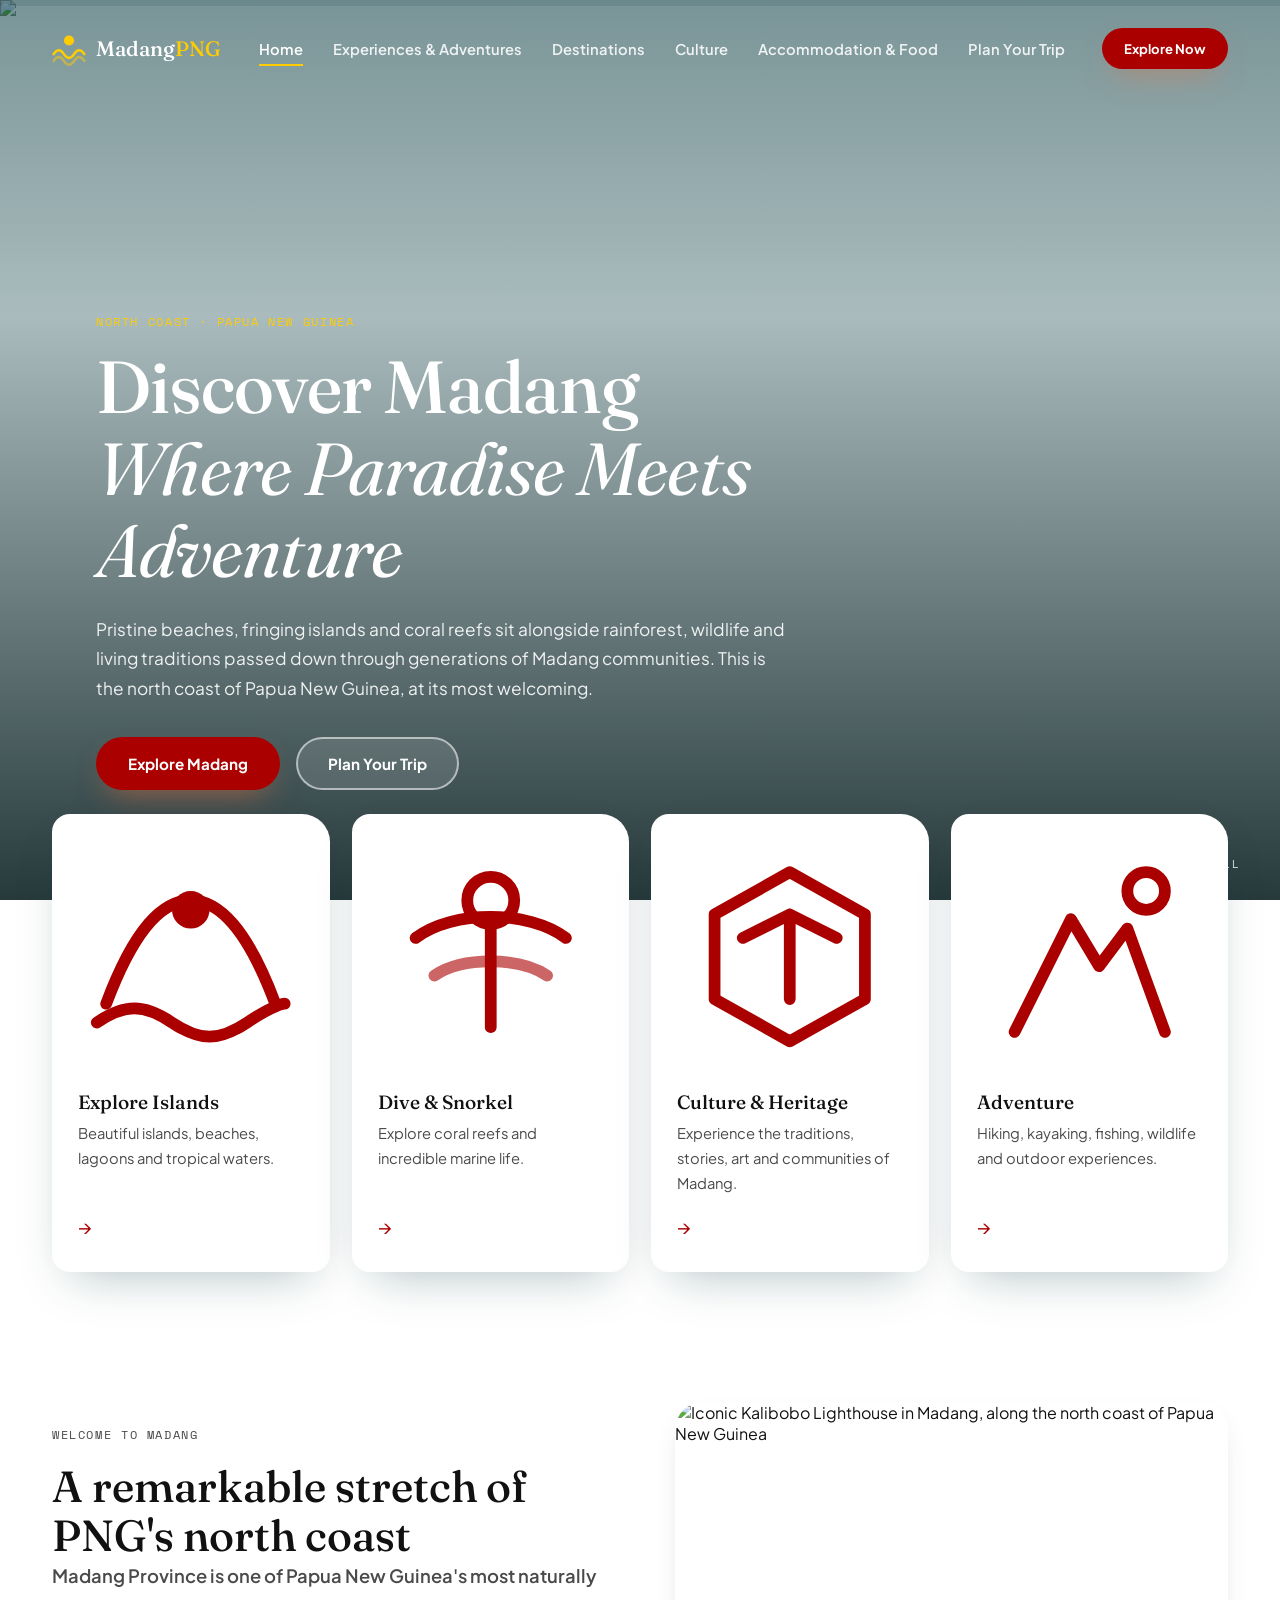
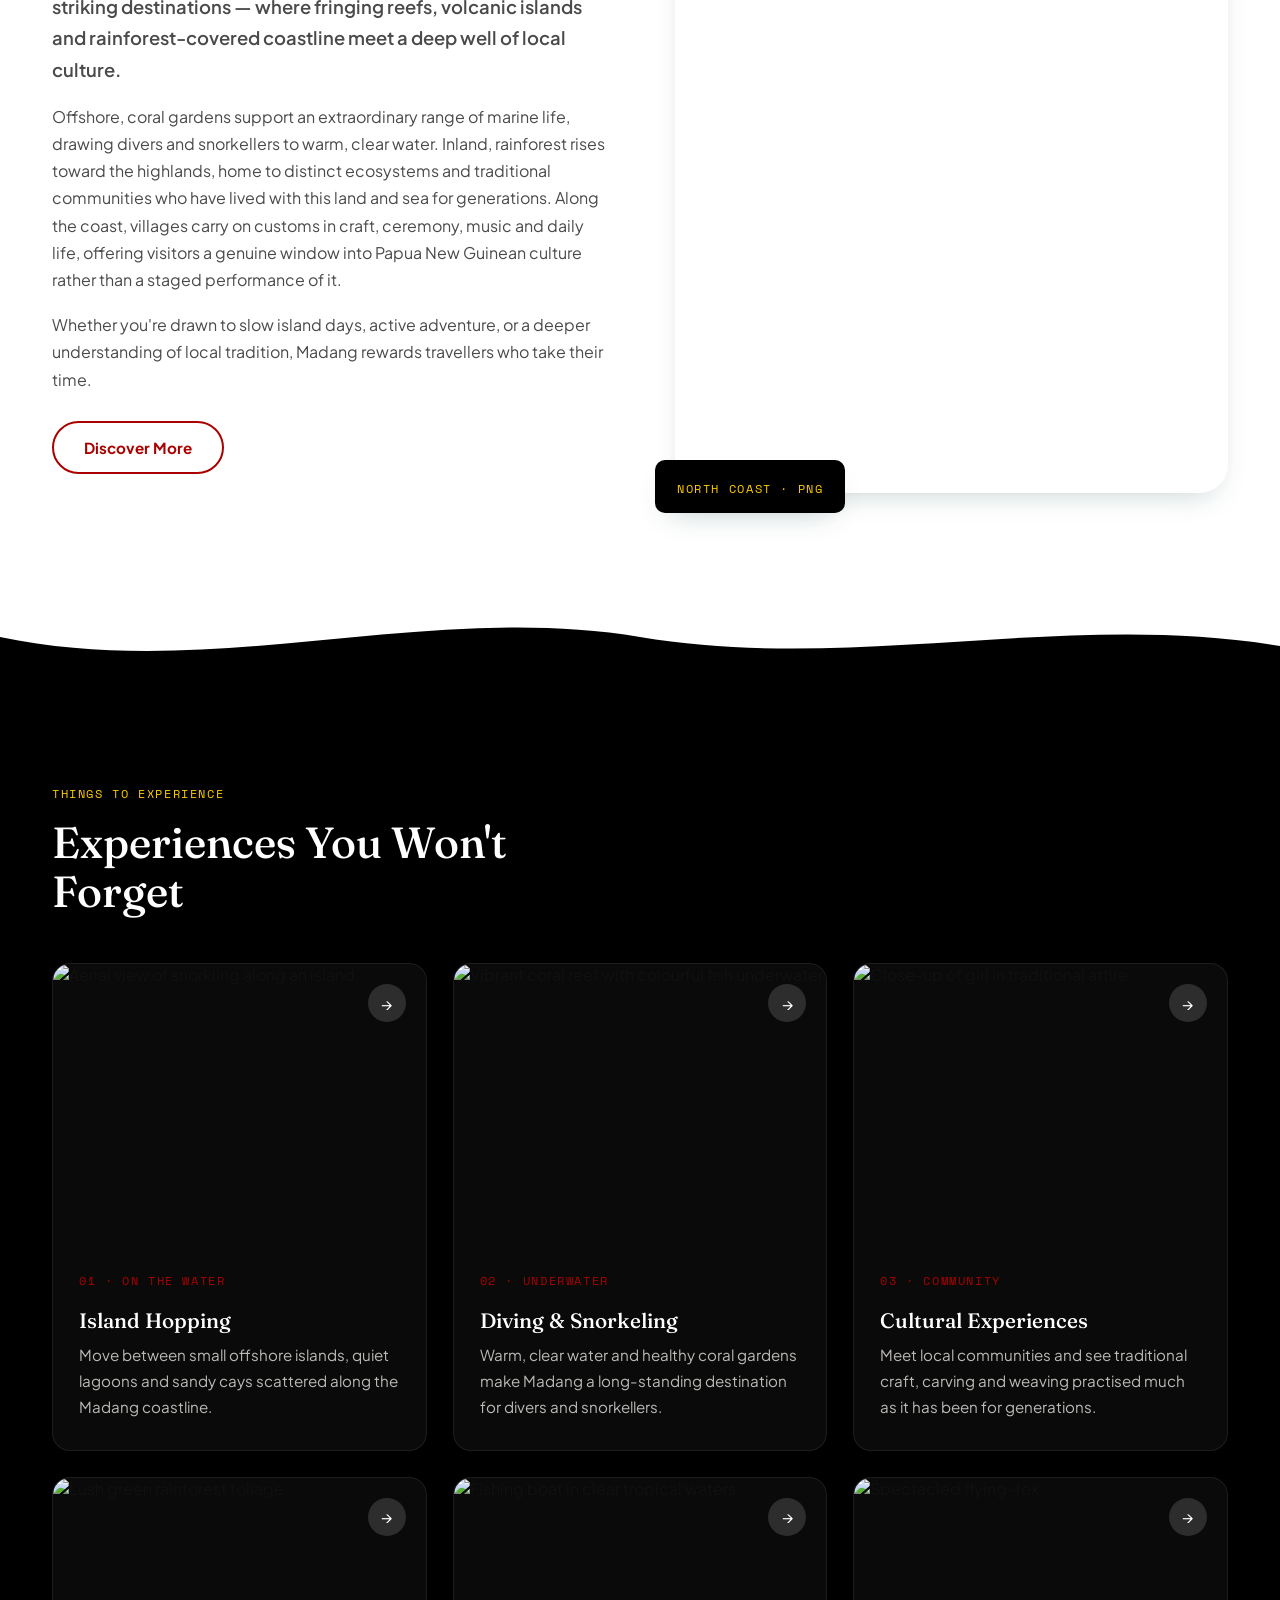
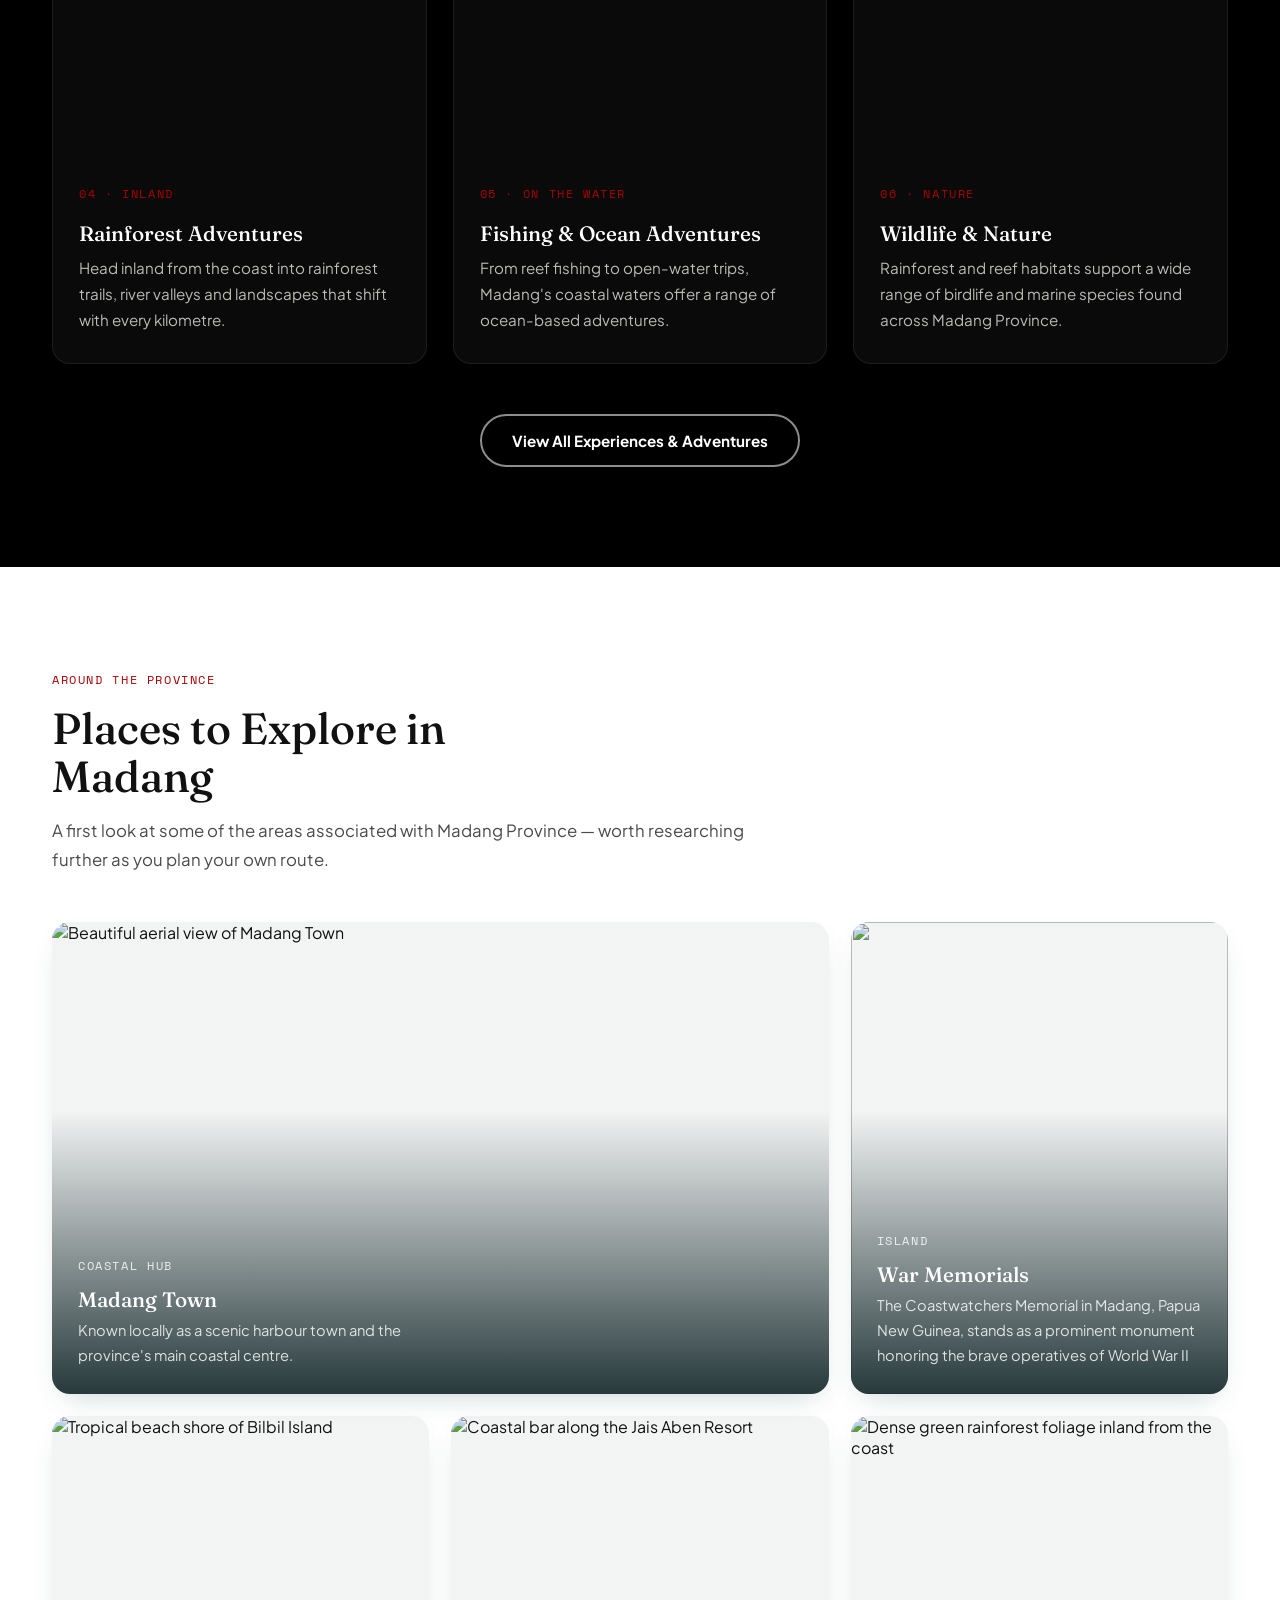
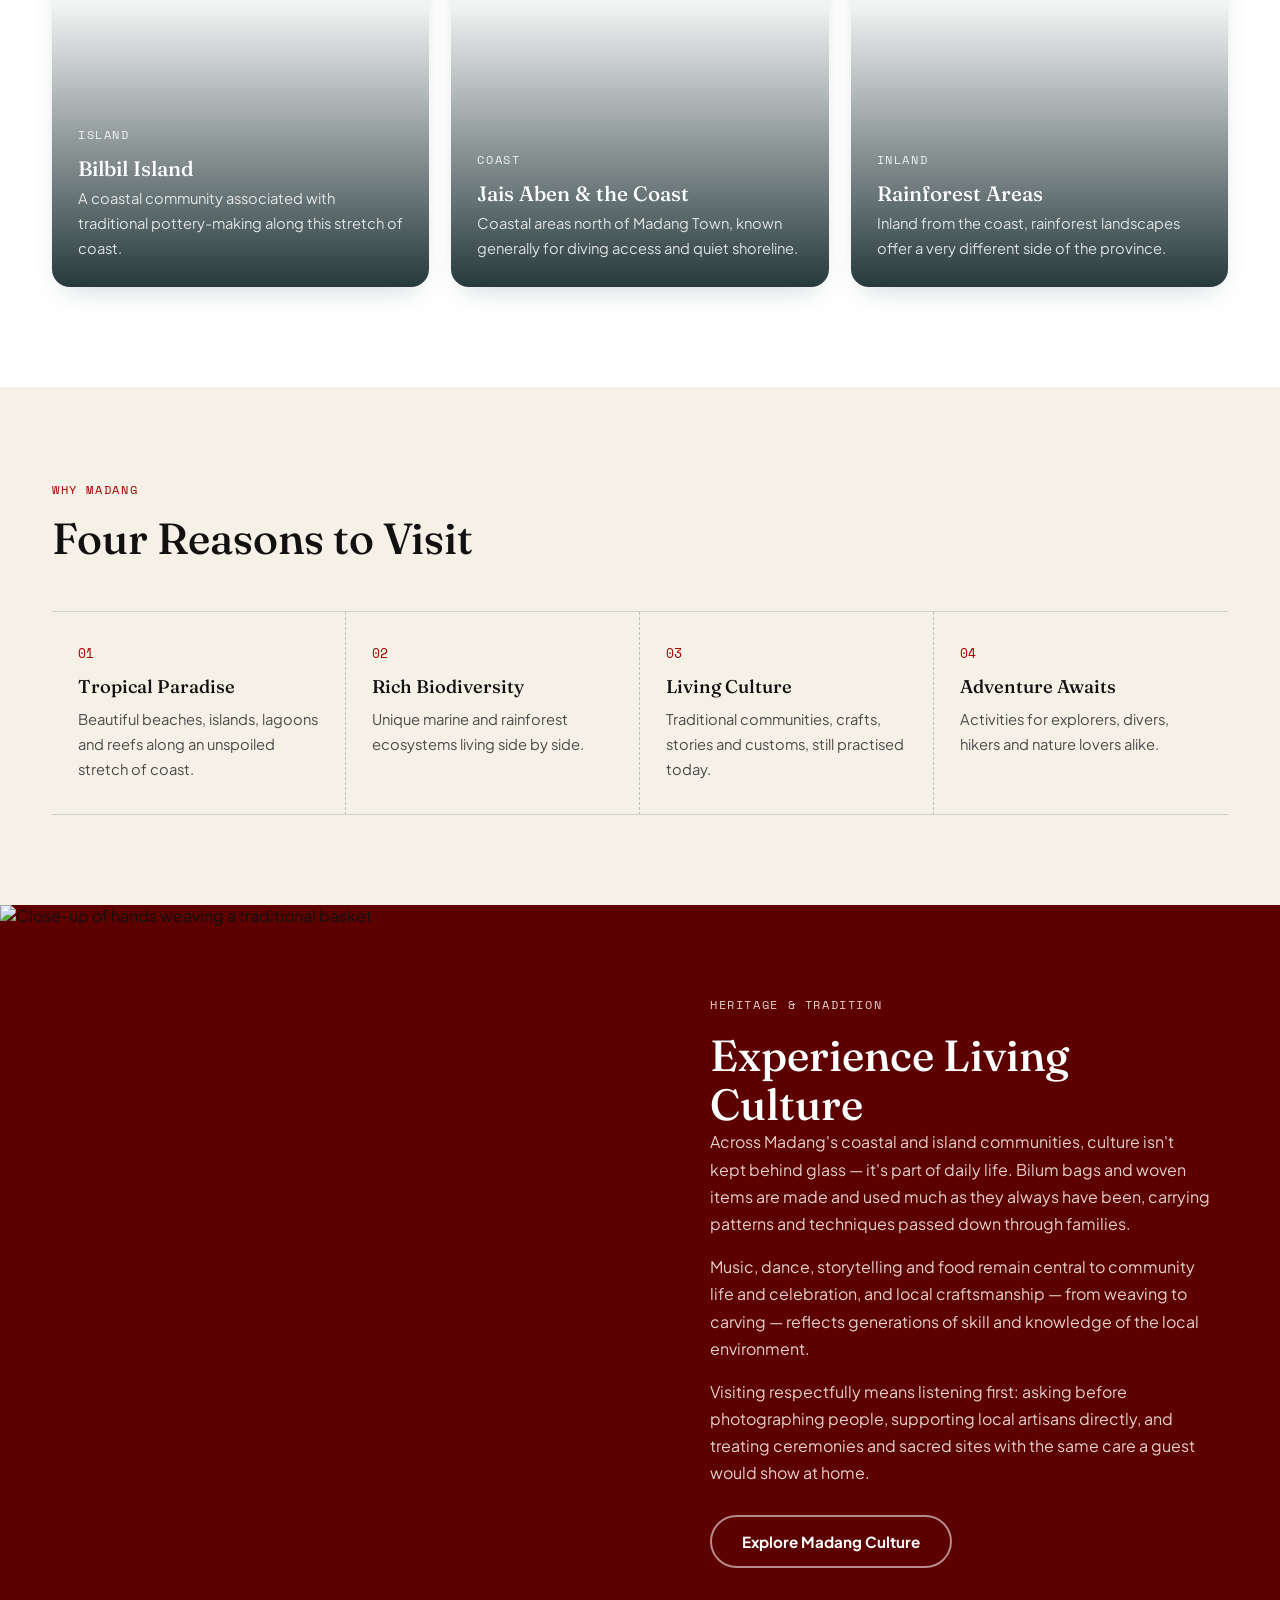
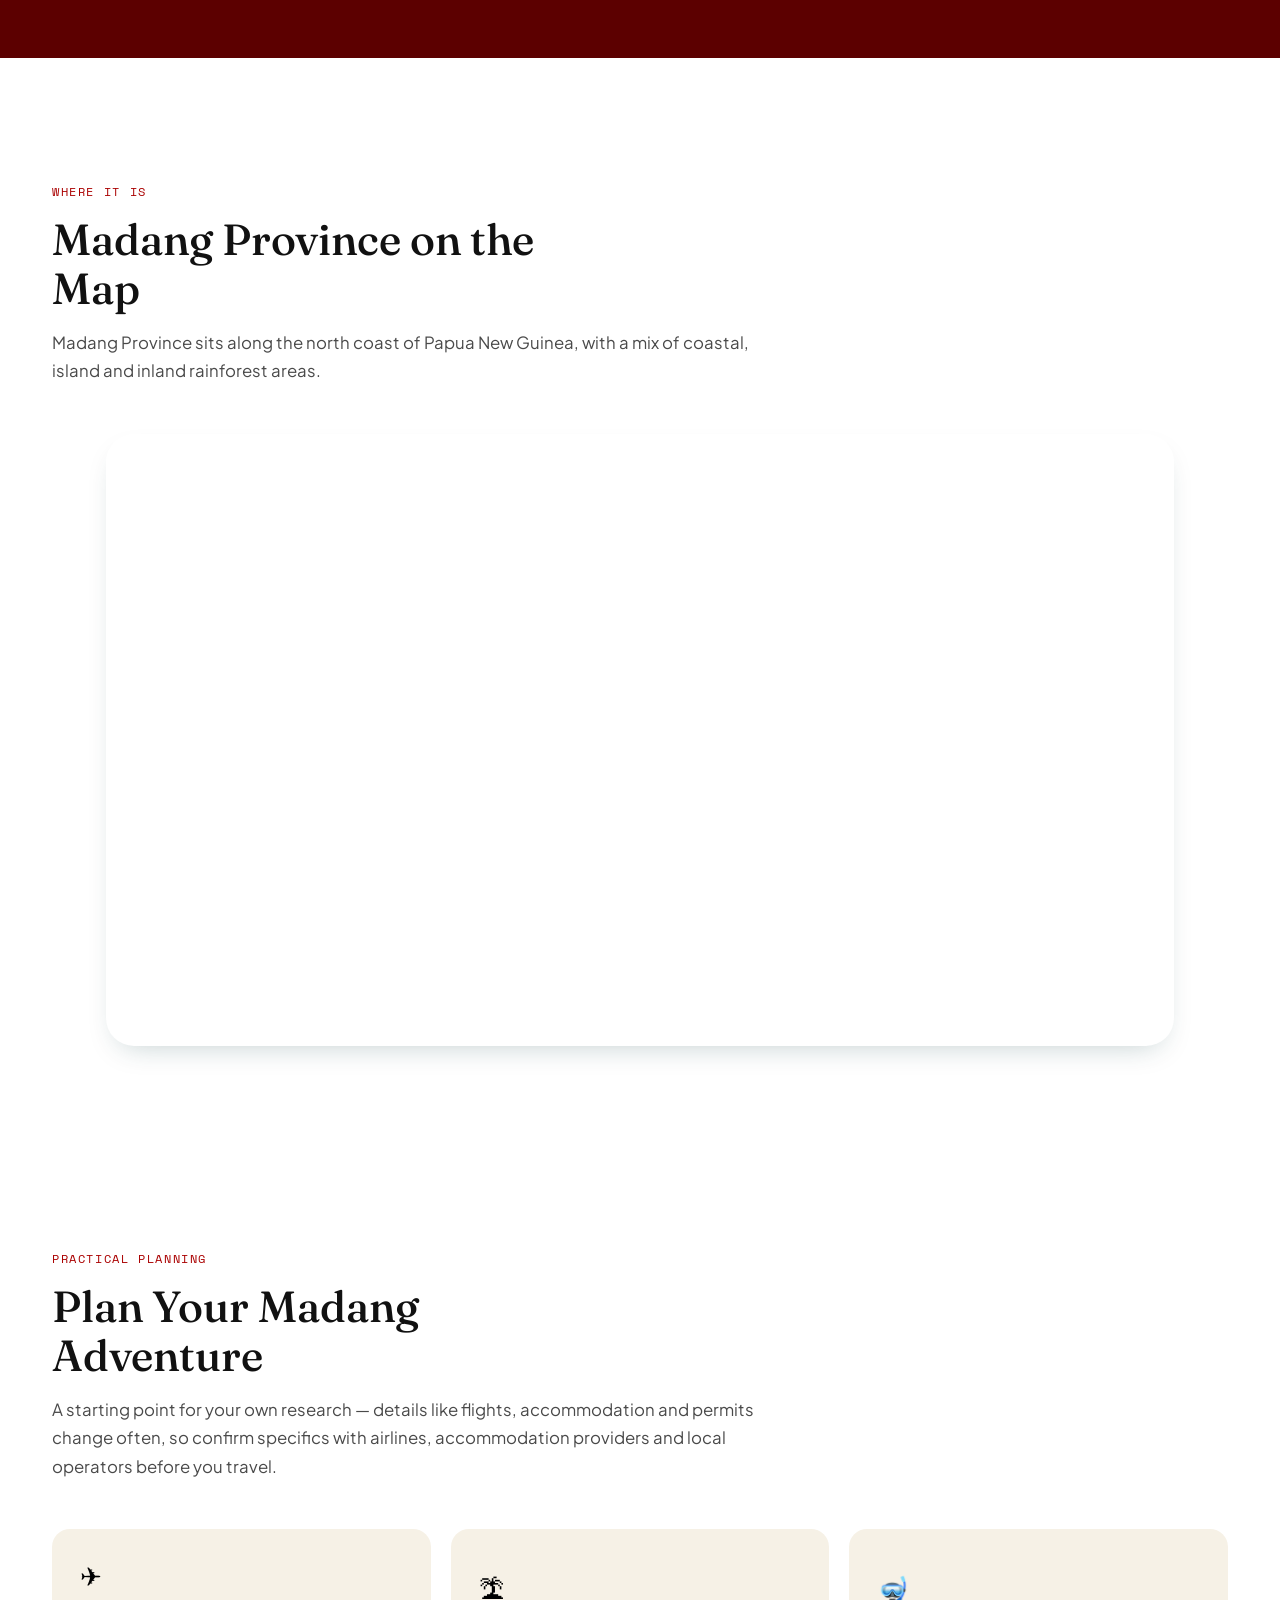
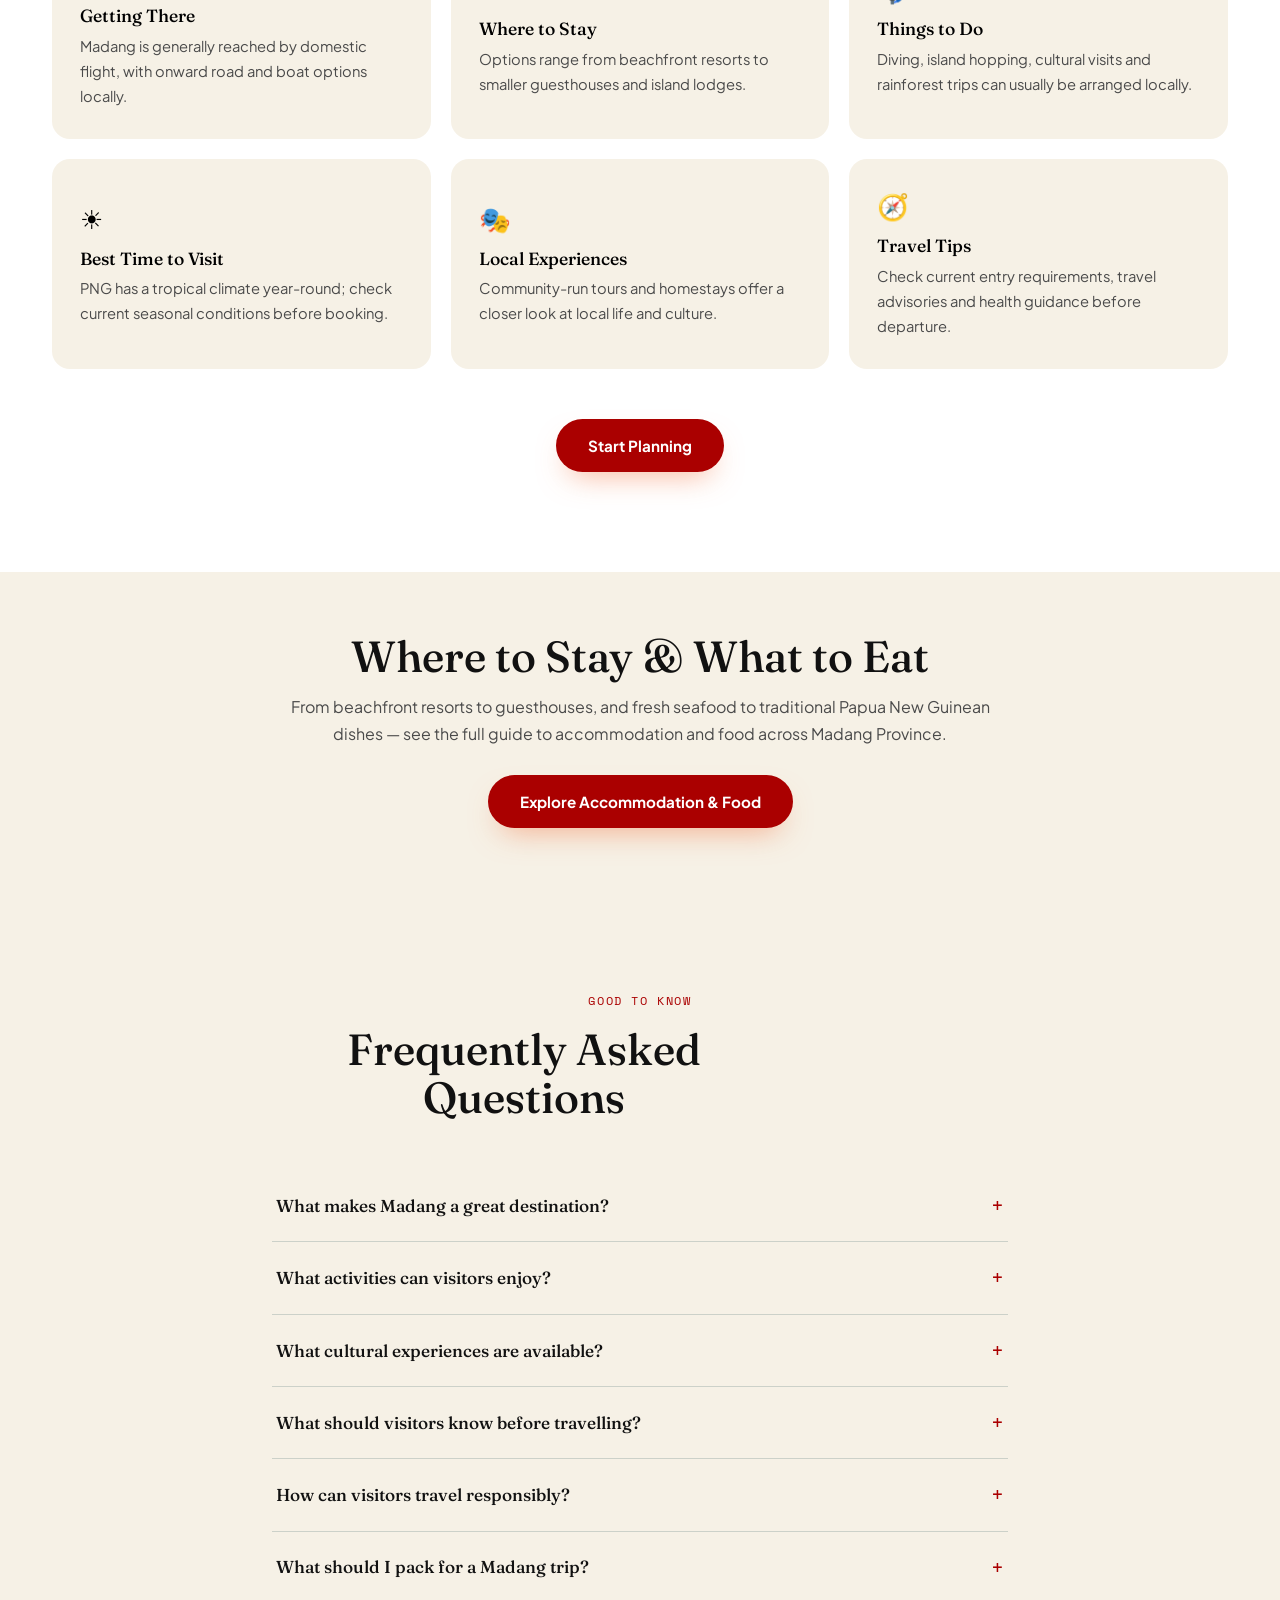
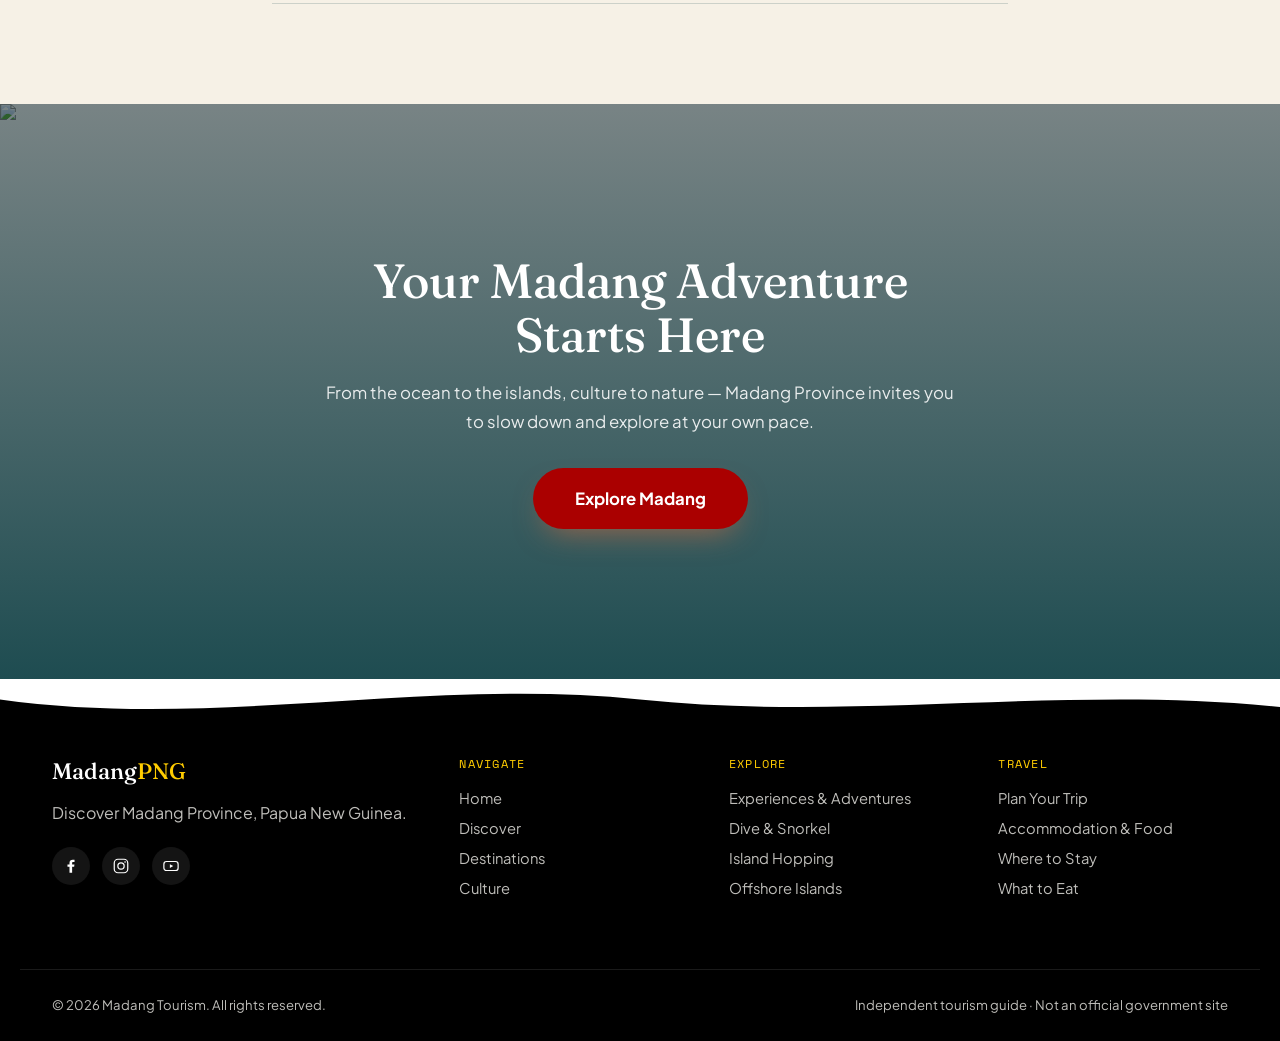
==== commit 31dde0a6: "Change Kranket Island card to War Memorial card Updated the second destination card to feature a War" ====
--- a/index.html
+++ b/index.html
@@ -256,14 +256,14 @@
           </div> <!-- Closes overlay -->
         </article> <!-- Closes Madang Town card -->
 
-        <article class="dest-card"> <!-- Second card: Kranket Island -->
-          <img src="https://dynamic-media-cdn.tripadvisor.com/media/photo-o/1c/30/ca/b0/gun.jpg?w=1400&h=-1&s=1" alt="Spoils of war" loading="lazy"> <!-- Background photo -->
+        <article class="dest-card"> <!-- Second card: War memorial card -->
+          <img src="https://madfornewsblog.wordpress.com/wp-content/uploads/2019/04/anzac.jpg?w=816" loading="lazy"> <!-- Background photo -->
           <div class="dest-card__overlay"> <!-- Text overlay -->
             <span class="eyebrow eyebrow--mono eyebrow--light">island</span> <!-- Category label -->
             <h3>War Memorials</h3> <!-- Destination name -->
             <p>The Coastwatchers Memorial in Madang, Papua New Guinea, stands as a prominent monument honoring the brave operatives of World War II</p> <!-- Description -->
           </div> <!-- Closes overlay -->
-        </article> <!-- Closes Kranket Island card -->
+        </article> <!-- Closes War Memorial card -->
 
         <article class="dest-card"> <!-- Third card: Bilbil Island -->
           <img src="https://www.journeyera.com/wp-content/uploads/2019/11/MADANG-PAPUA-NEW-GUINEA-0229-1-768x512.jpg" alt="Tropical beach shore of Bilbil Island" loading="lazy"> <!-- Background photo -->
@@ -531,7 +531,7 @@
       <span class="nav__brand-text nav__brand-text--footer">Madang<em>PNG</em></span> <!-- Footer logo text, reusing the nav brand styling -->
       <p>Discover Madang Province, Papua New Guinea.</p> <!-- Short tagline -->
       <div class="footer__social" aria-label="Social media"> <!-- Wrapper for the social icon links -->
-        <a href="#" aria-label="Facebook"> <!-- Placeholder Facebook link; "#" used since no real URL was provided -->
+        <a href="https://facebook.com/groups/264377520644414/" aria-label="Facebook"> <!-- Placeholder Facebook link; "#" used since no real URL was provided -->
           <svg viewBox="0 0 24 24" width="18" height="18"><path fill="currentColor" d="M13.5 21v-8h2.7l.4-3.1h-3.1V8c0-.9.25-1.5 1.55-1.5H16.7V3.7C16.4 3.66 15.4 3.58 14.2 3.58c-2.5 0-4.2 1.5-4.2 4.3v2.02H7.3V13h2.7v8h3.5Z"/></svg> <!-- Facebook "f" icon drawn as an SVG path -->
         </a> <!-- Closes Facebook link -->
         <a href="#" aria-label="Instagram"> <!-- Placeholder Instagram link -->
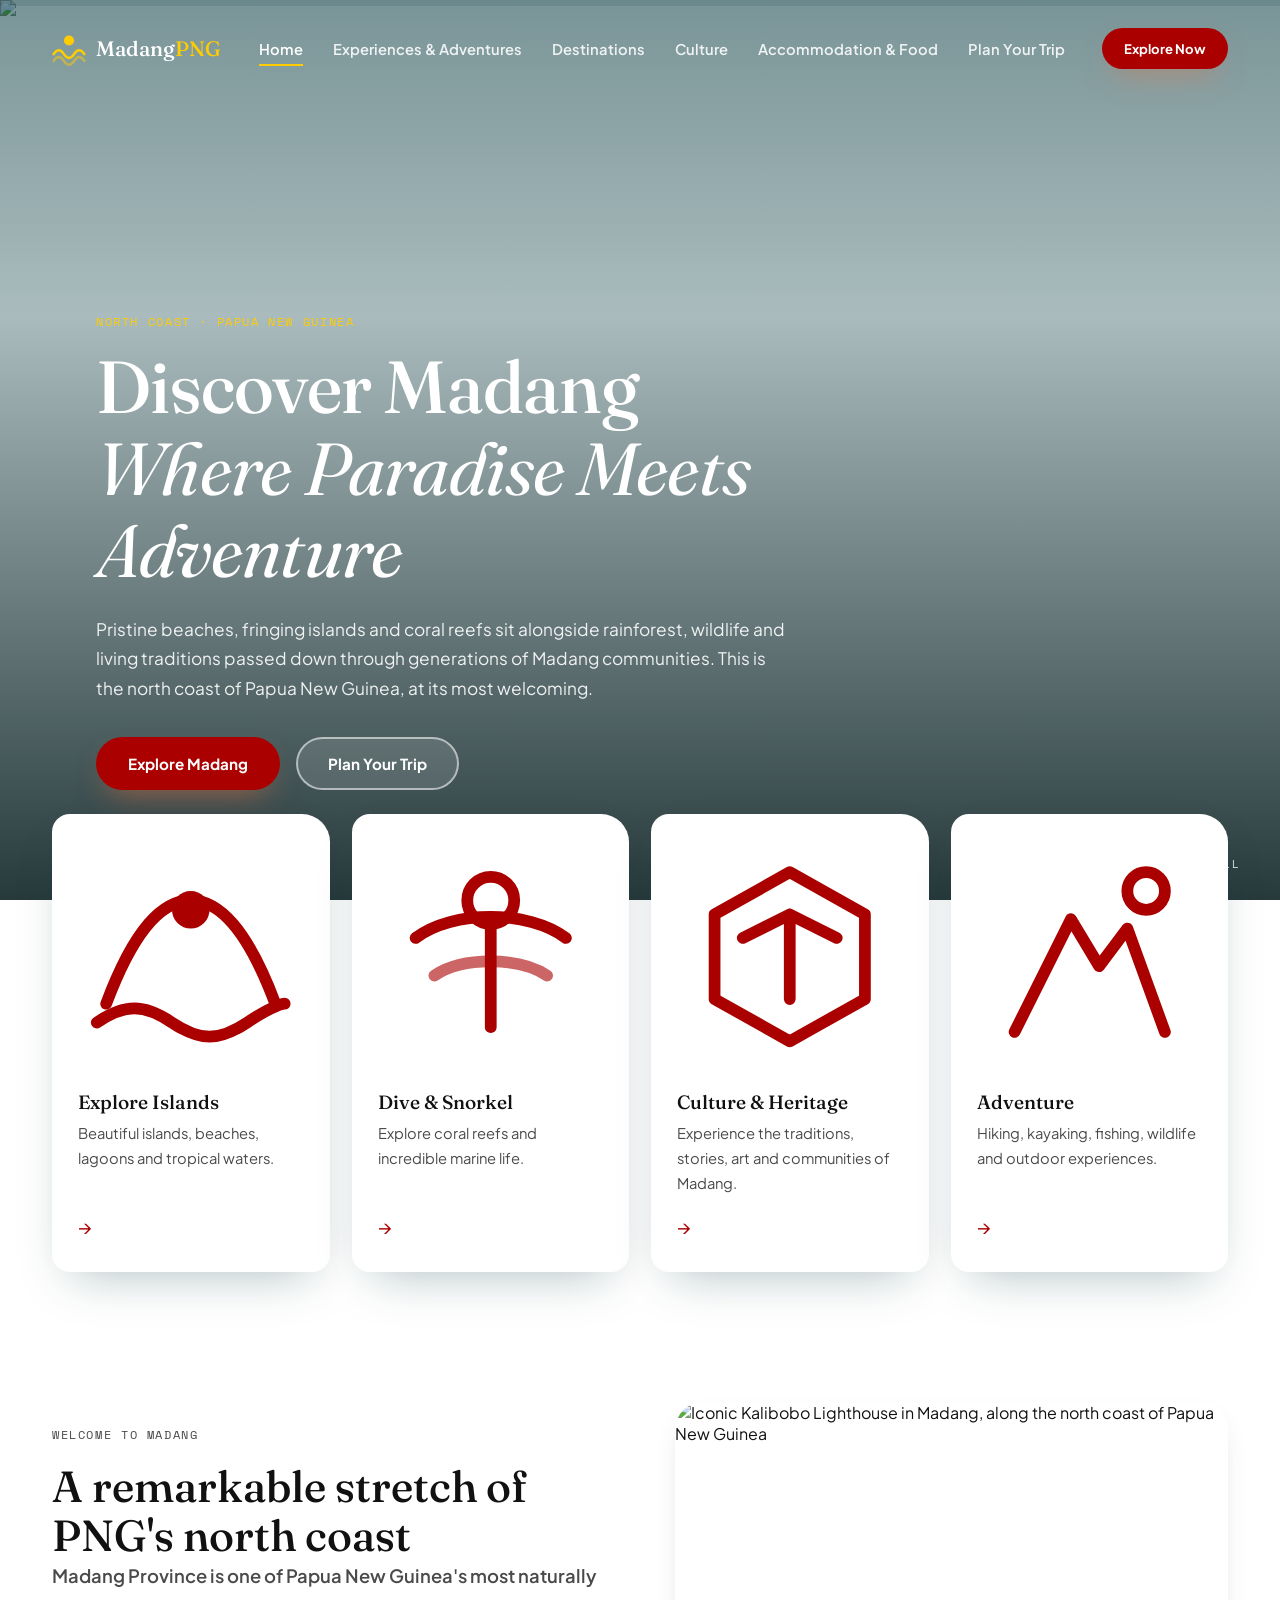
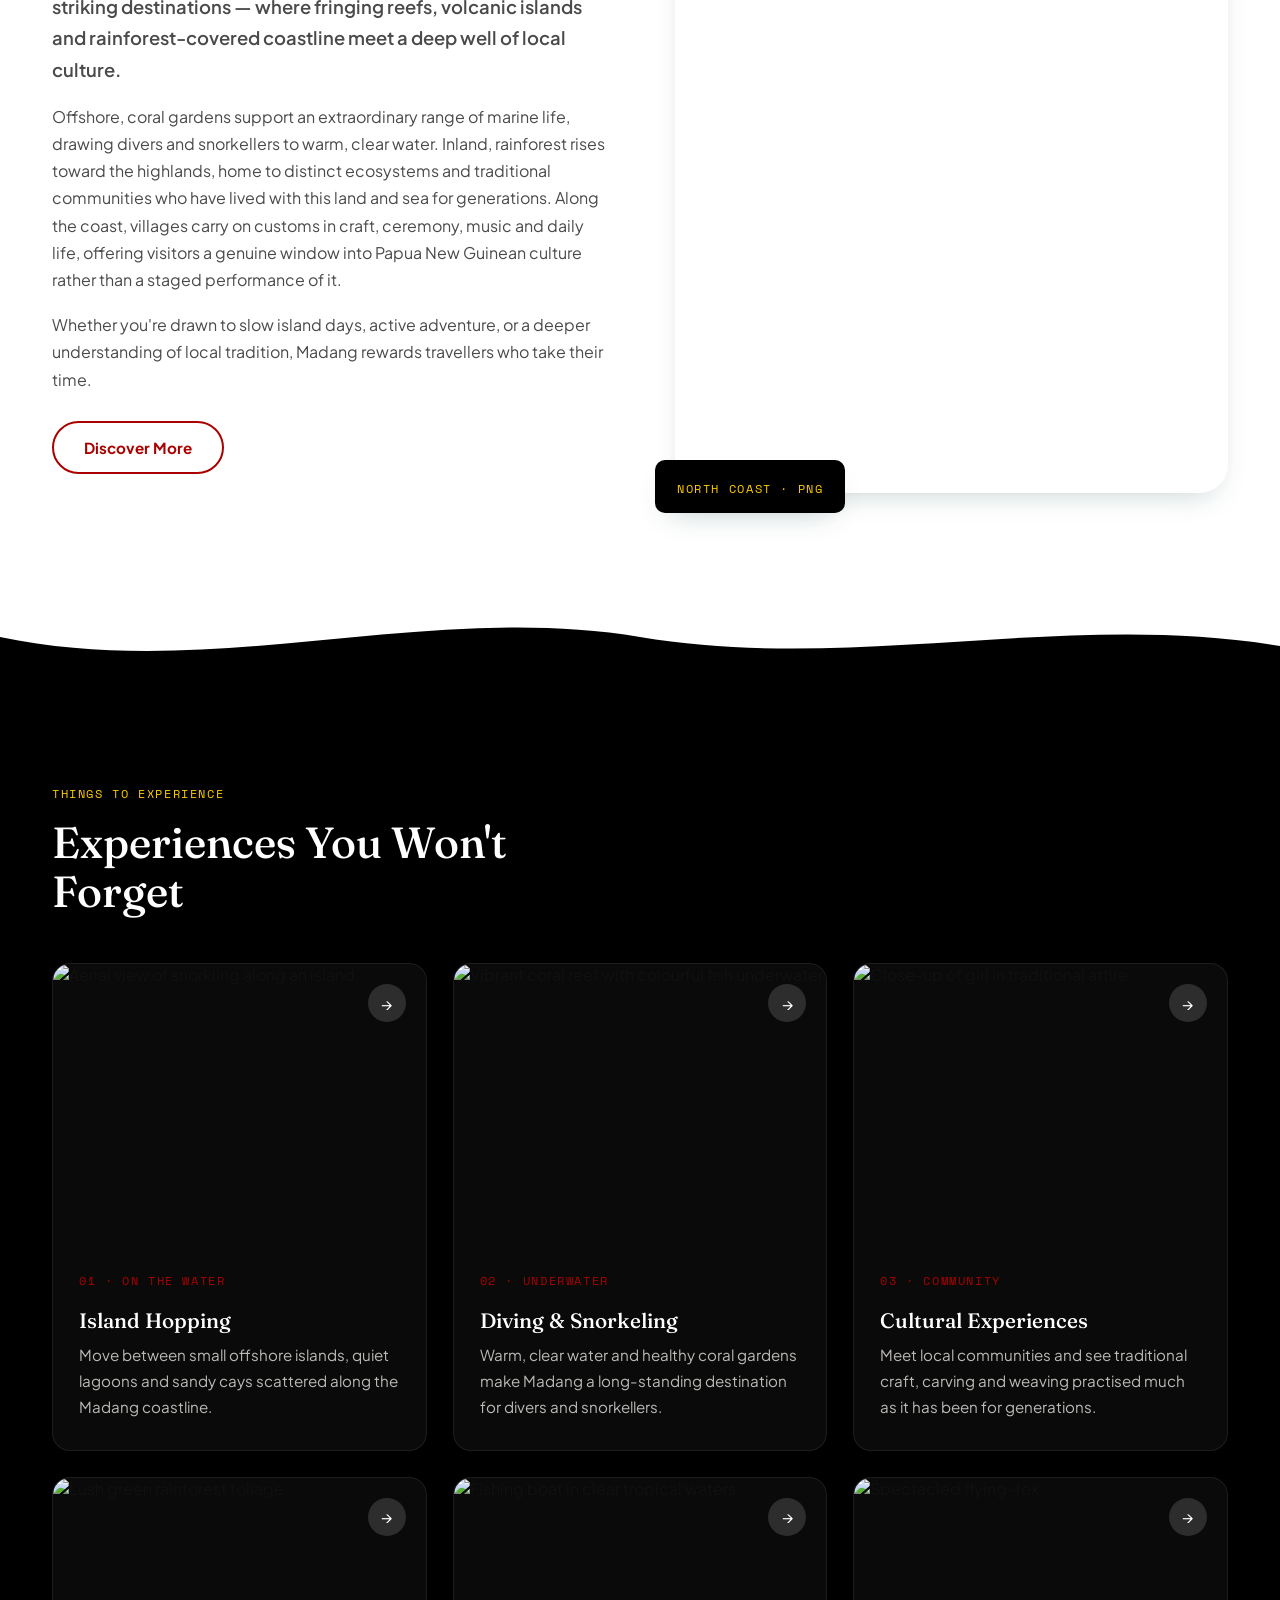
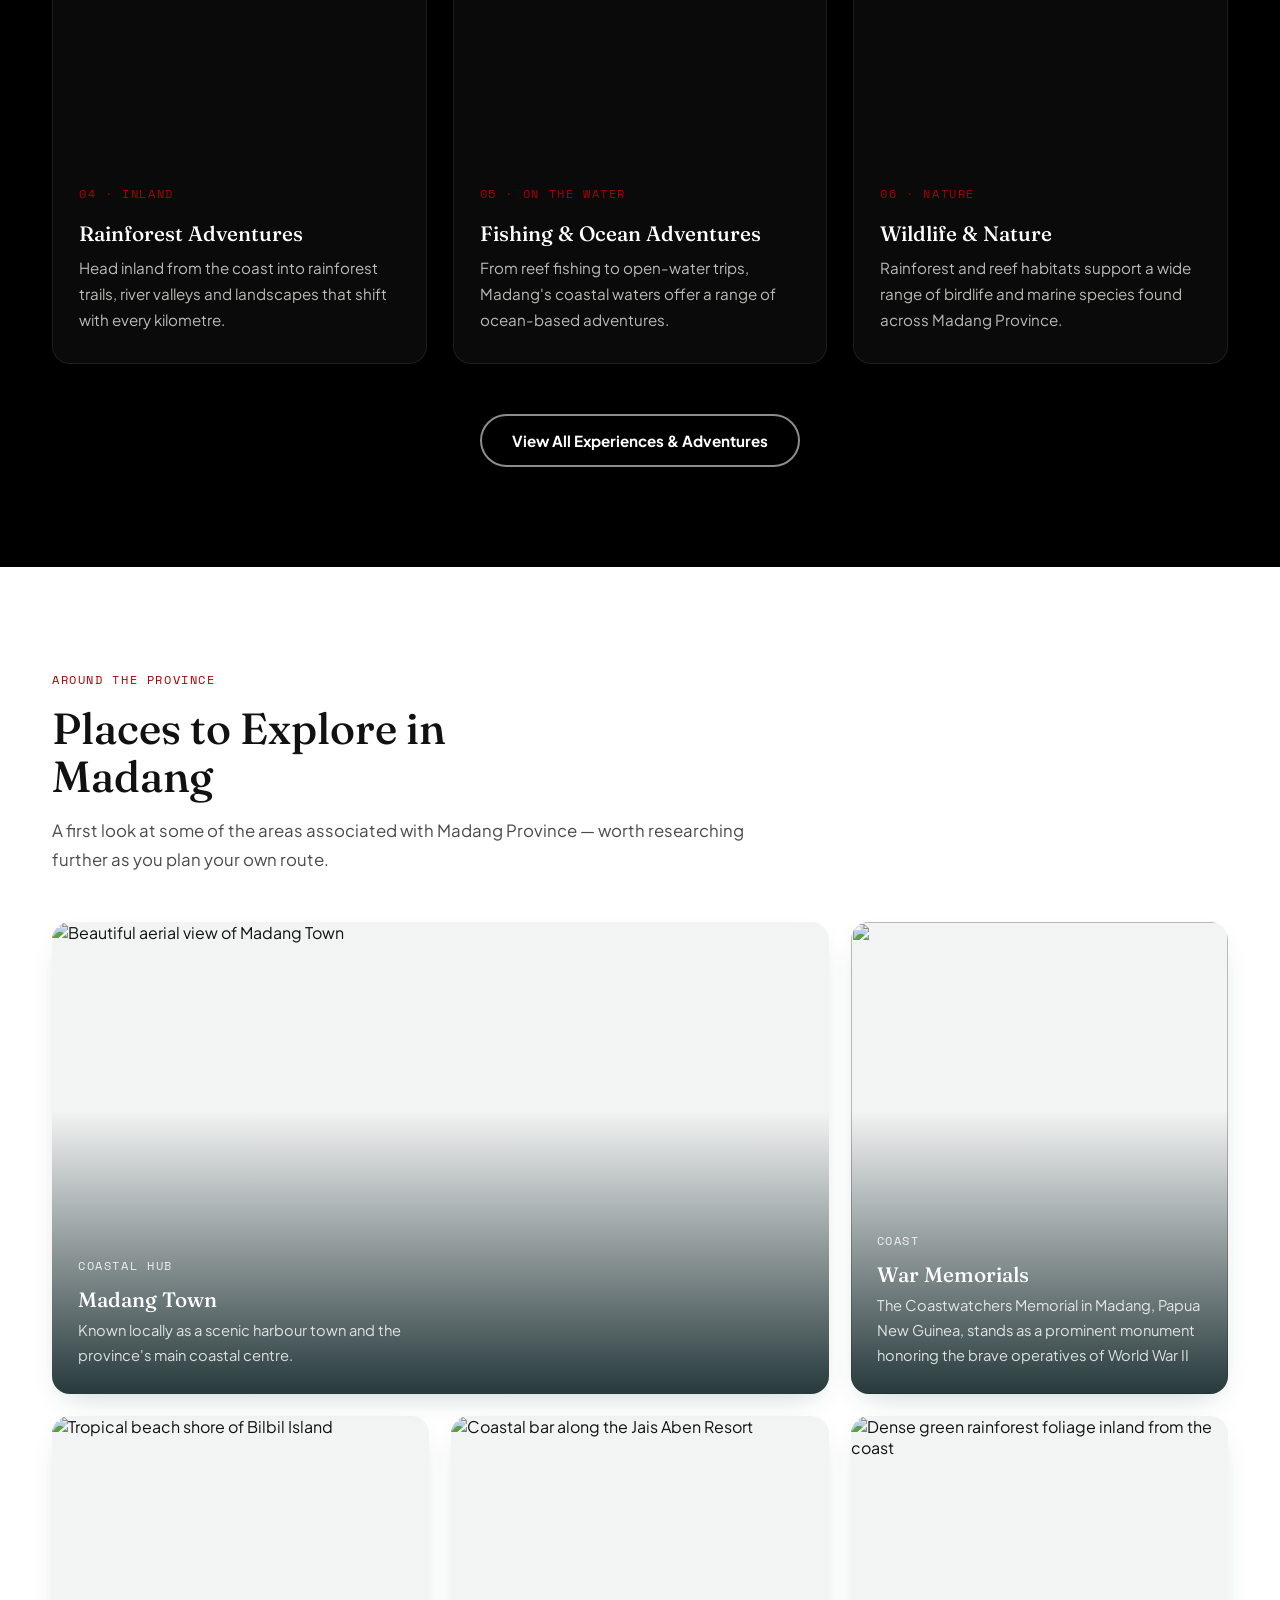
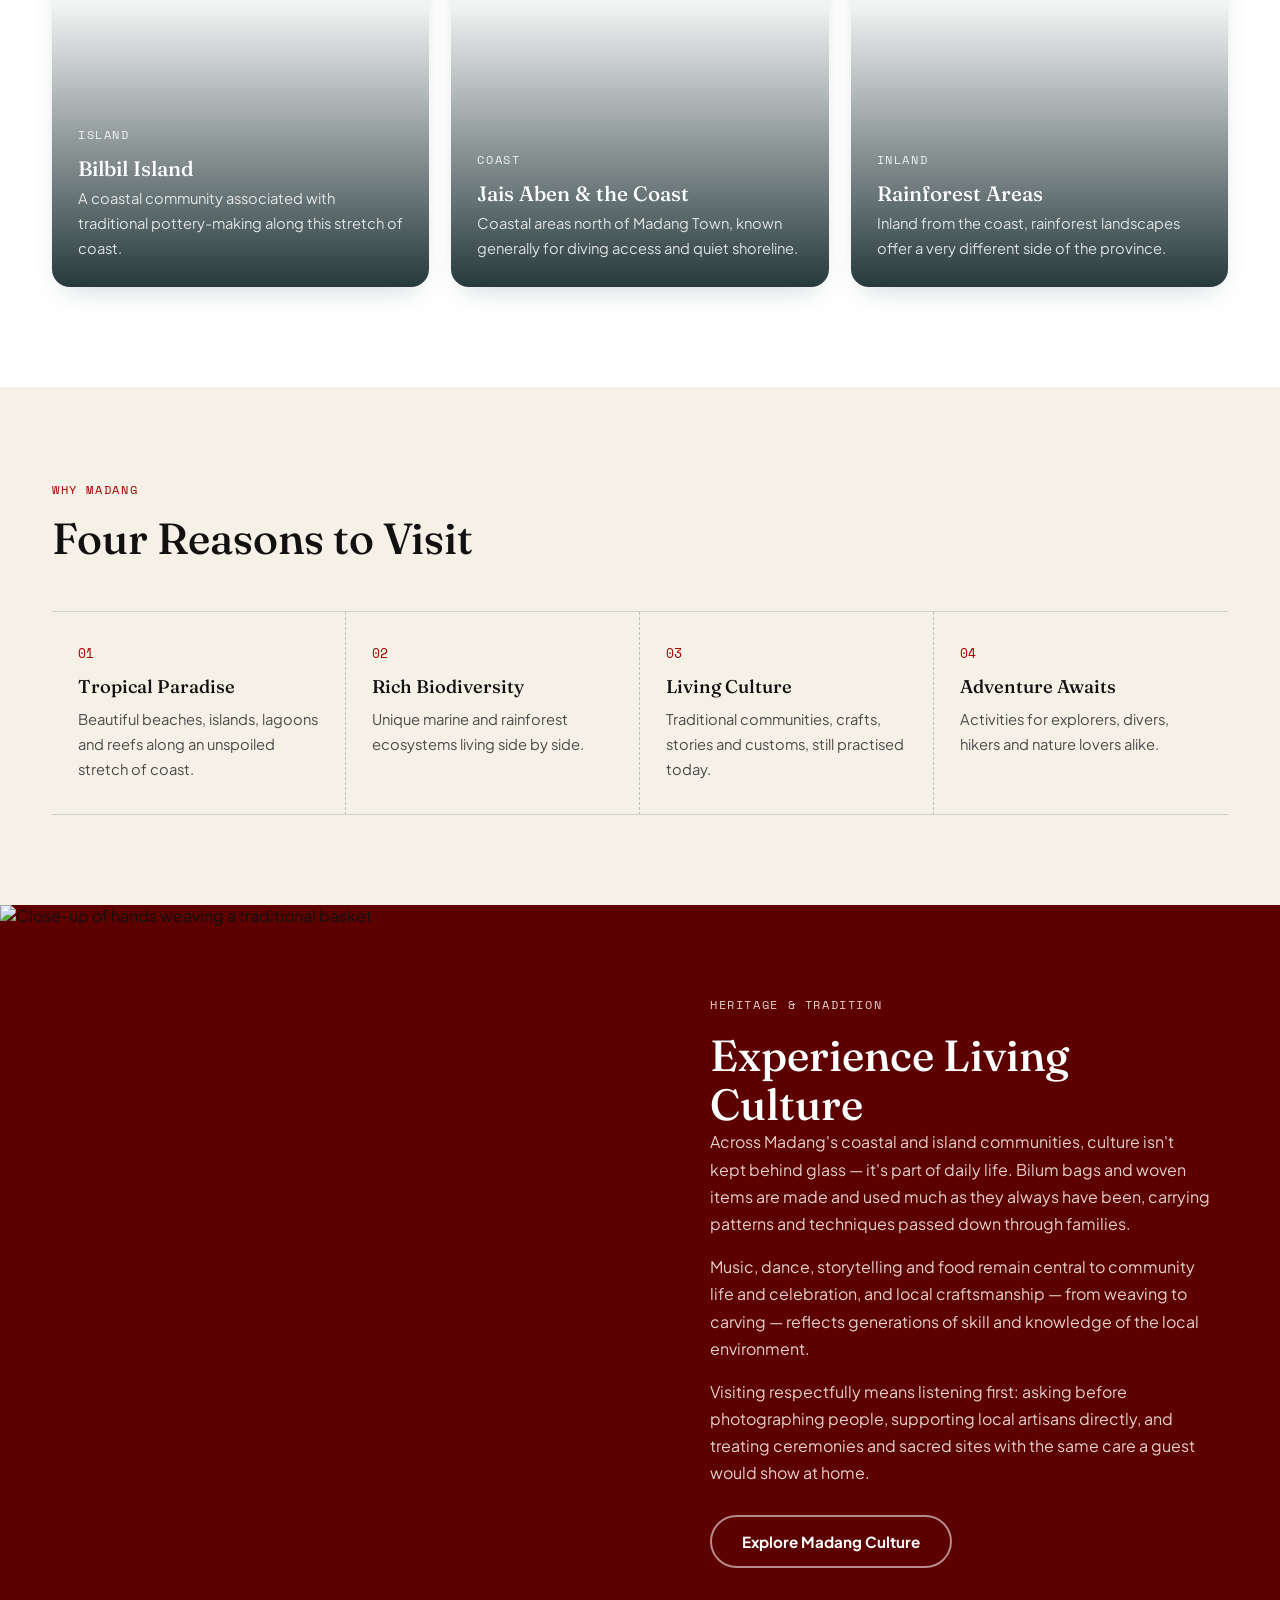
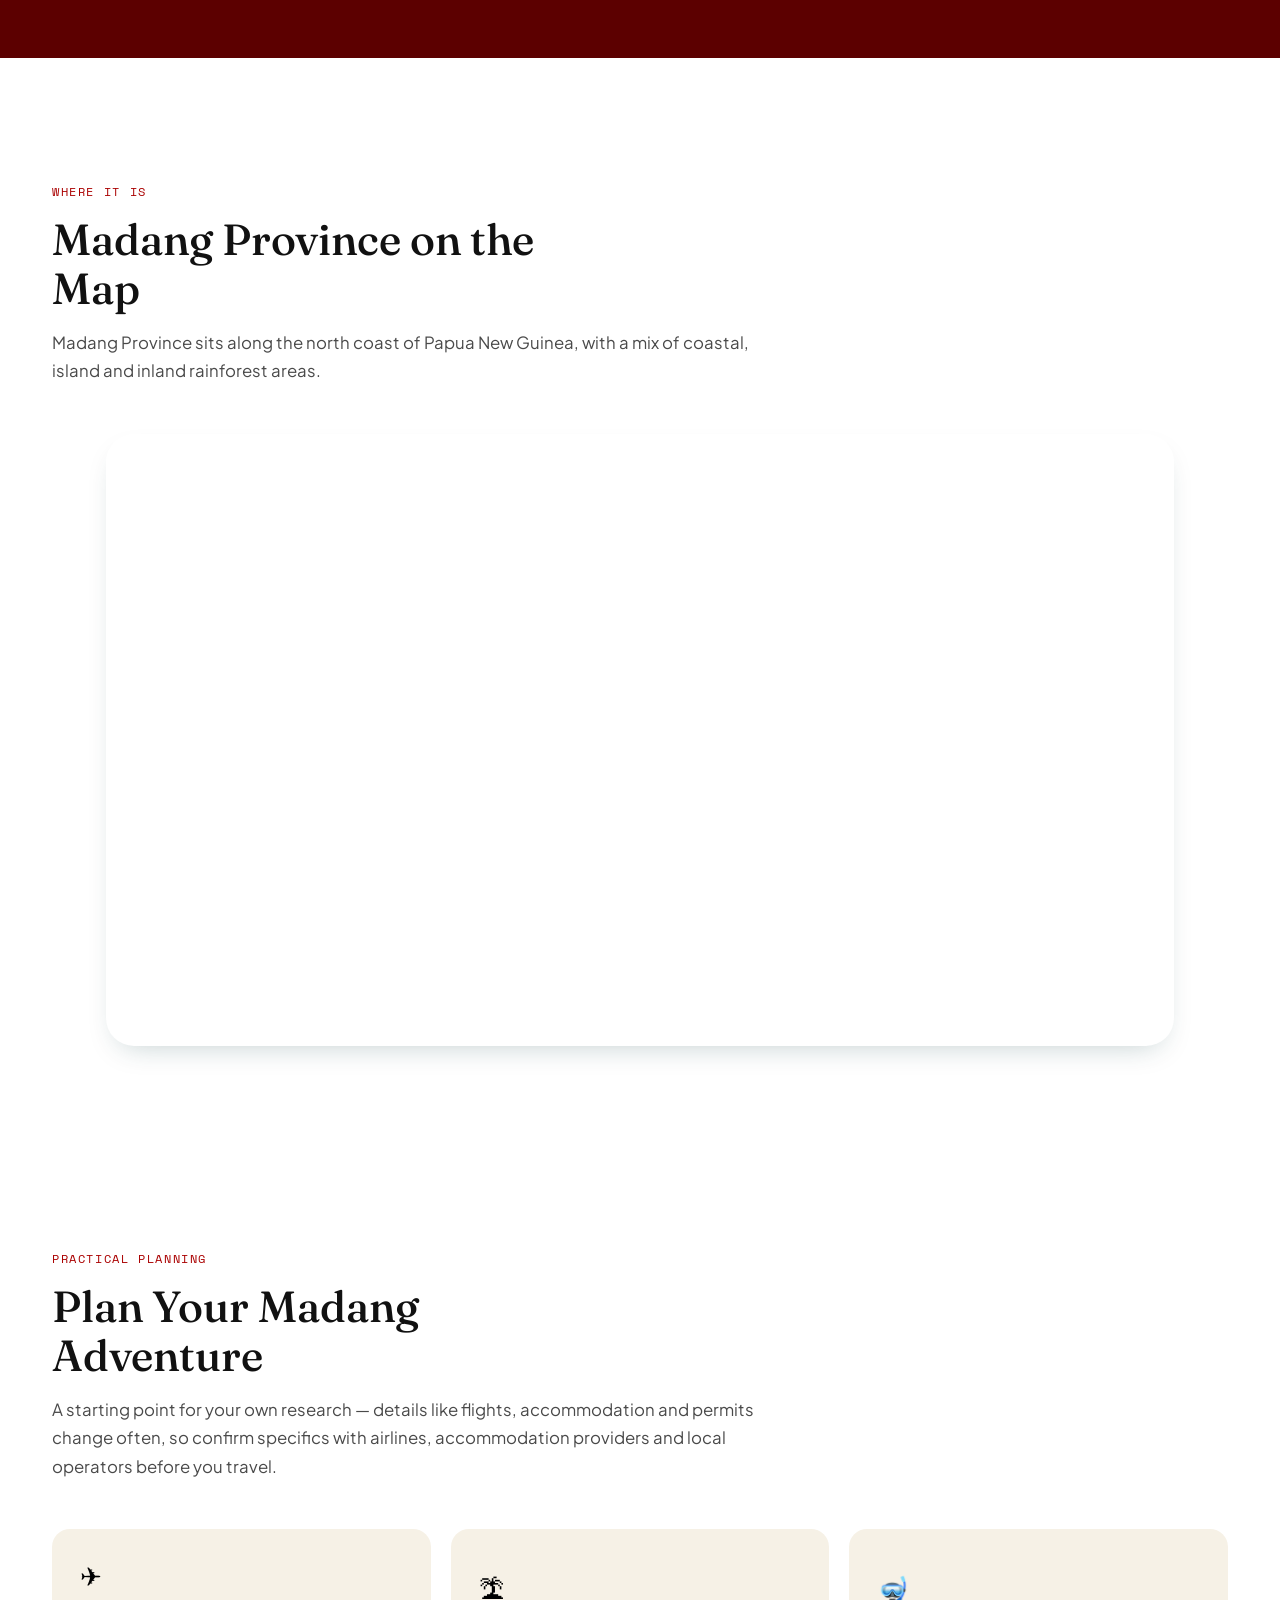
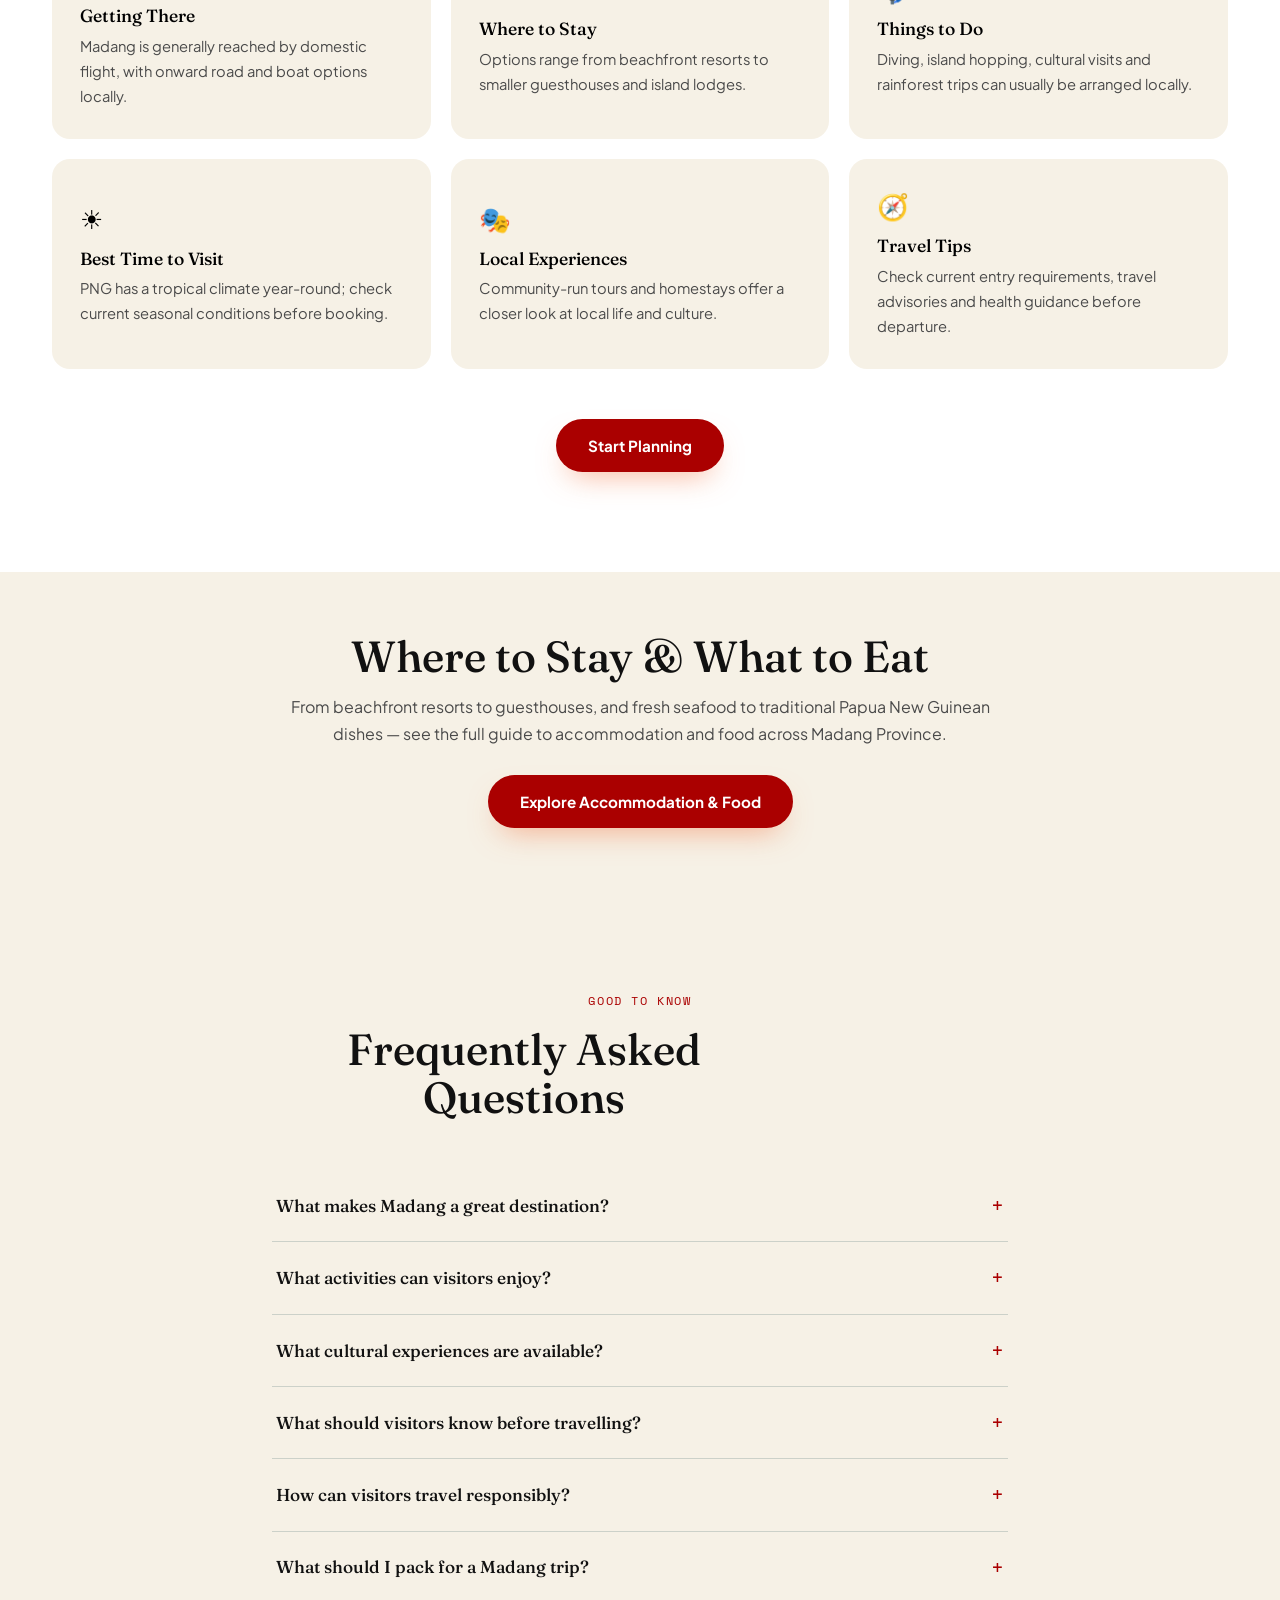
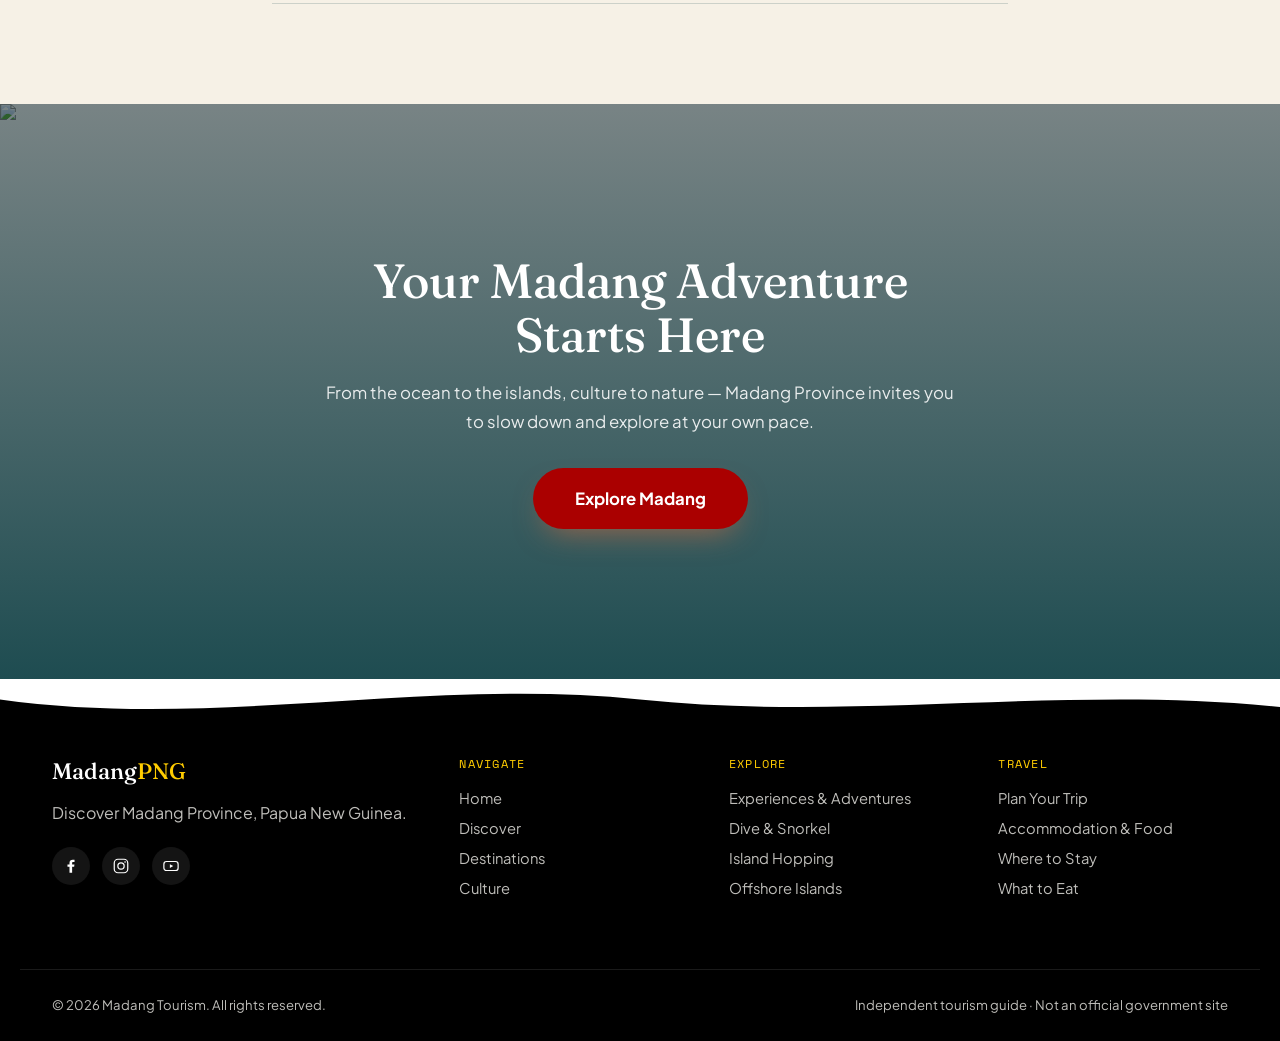
==== commit 7a6006f5: "Change category label from 'island' to 'coast'" ====
--- a/index.html
+++ b/index.html
@@ -259,7 +259,7 @@
         <article class="dest-card"> <!-- Second card: War memorial card -->
           <img src="https://madfornewsblog.wordpress.com/wp-content/uploads/2019/04/anzac.jpg?w=816" loading="lazy"> <!-- Background photo -->
           <div class="dest-card__overlay"> <!-- Text overlay -->
-            <span class="eyebrow eyebrow--mono eyebrow--light">island</span> <!-- Category label -->
+            <span class="eyebrow eyebrow--mono eyebrow--light">coast</span> <!-- Category label -->
             <h3>War Memorials</h3> <!-- Destination name -->
             <p>The Coastwatchers Memorial in Madang, Papua New Guinea, stands as a prominent monument honoring the brave operatives of World War II</p> <!-- Description -->
           </div> <!-- Closes overlay -->
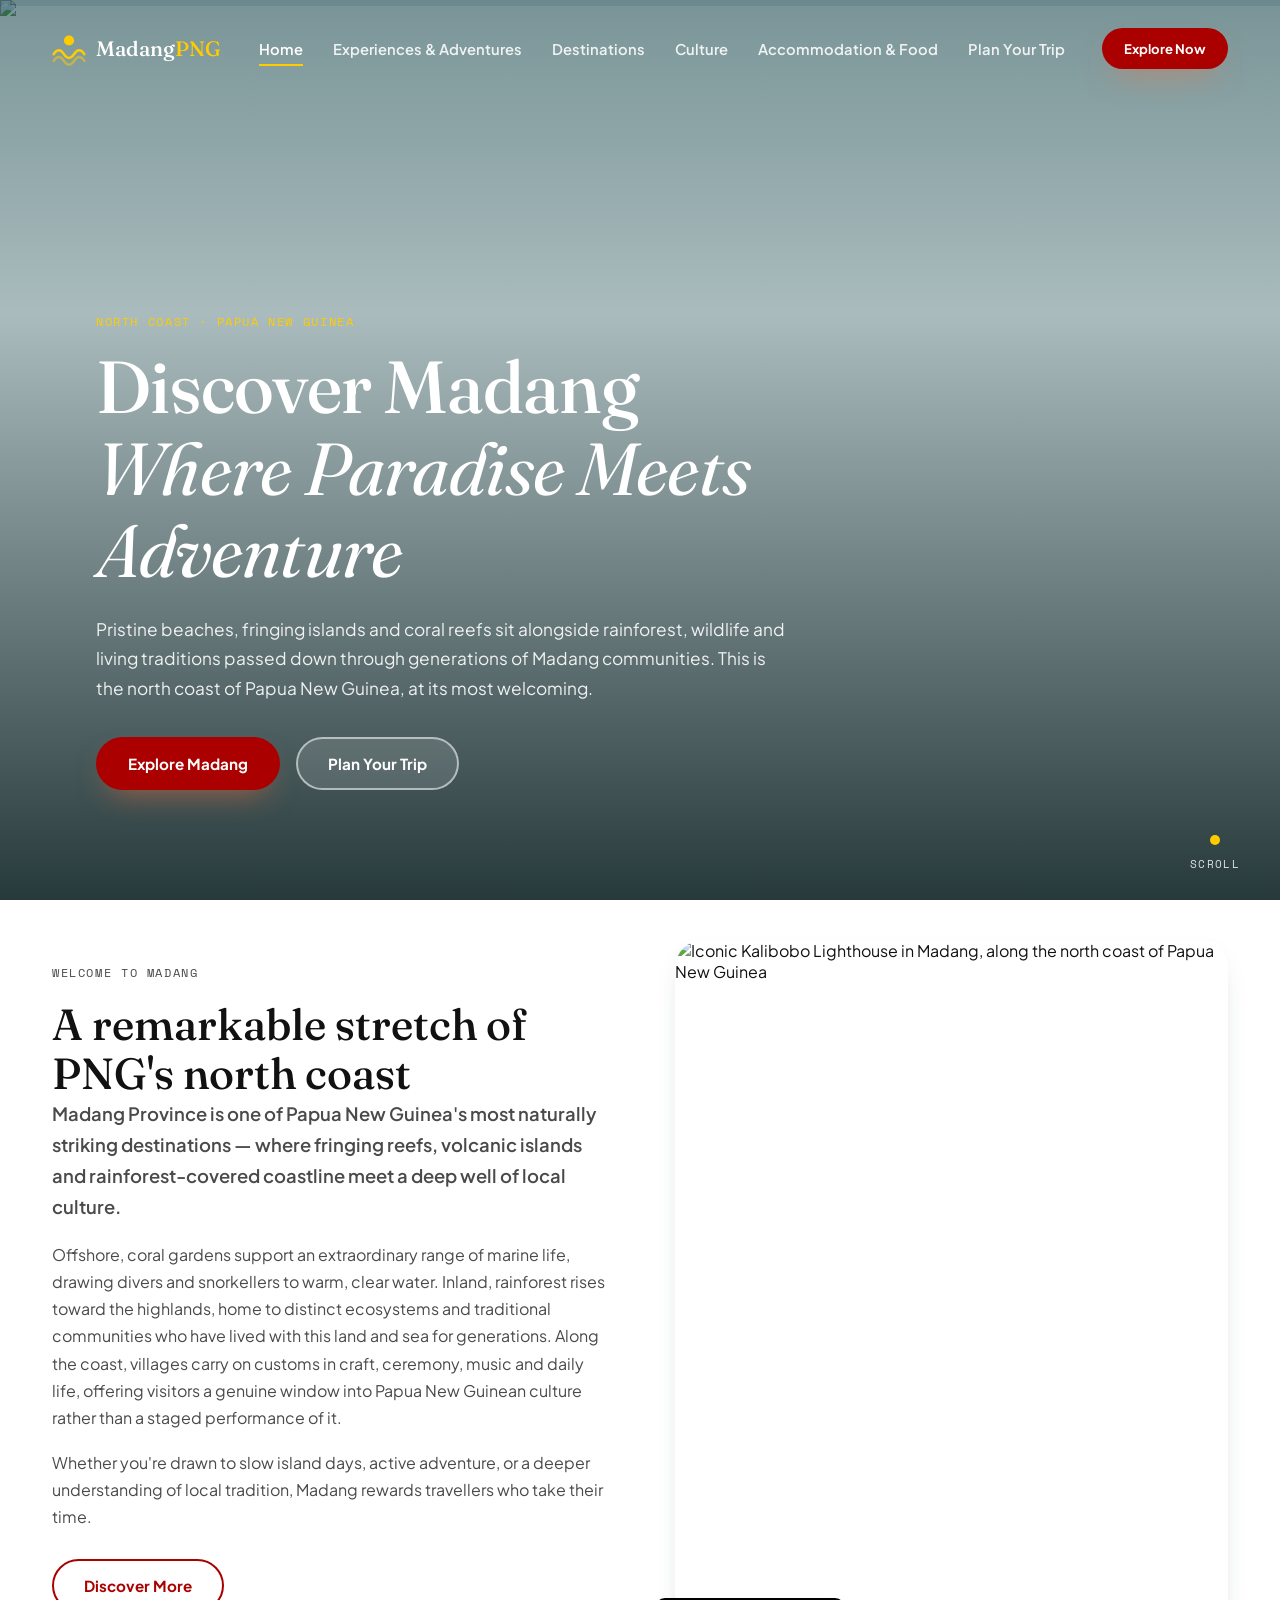
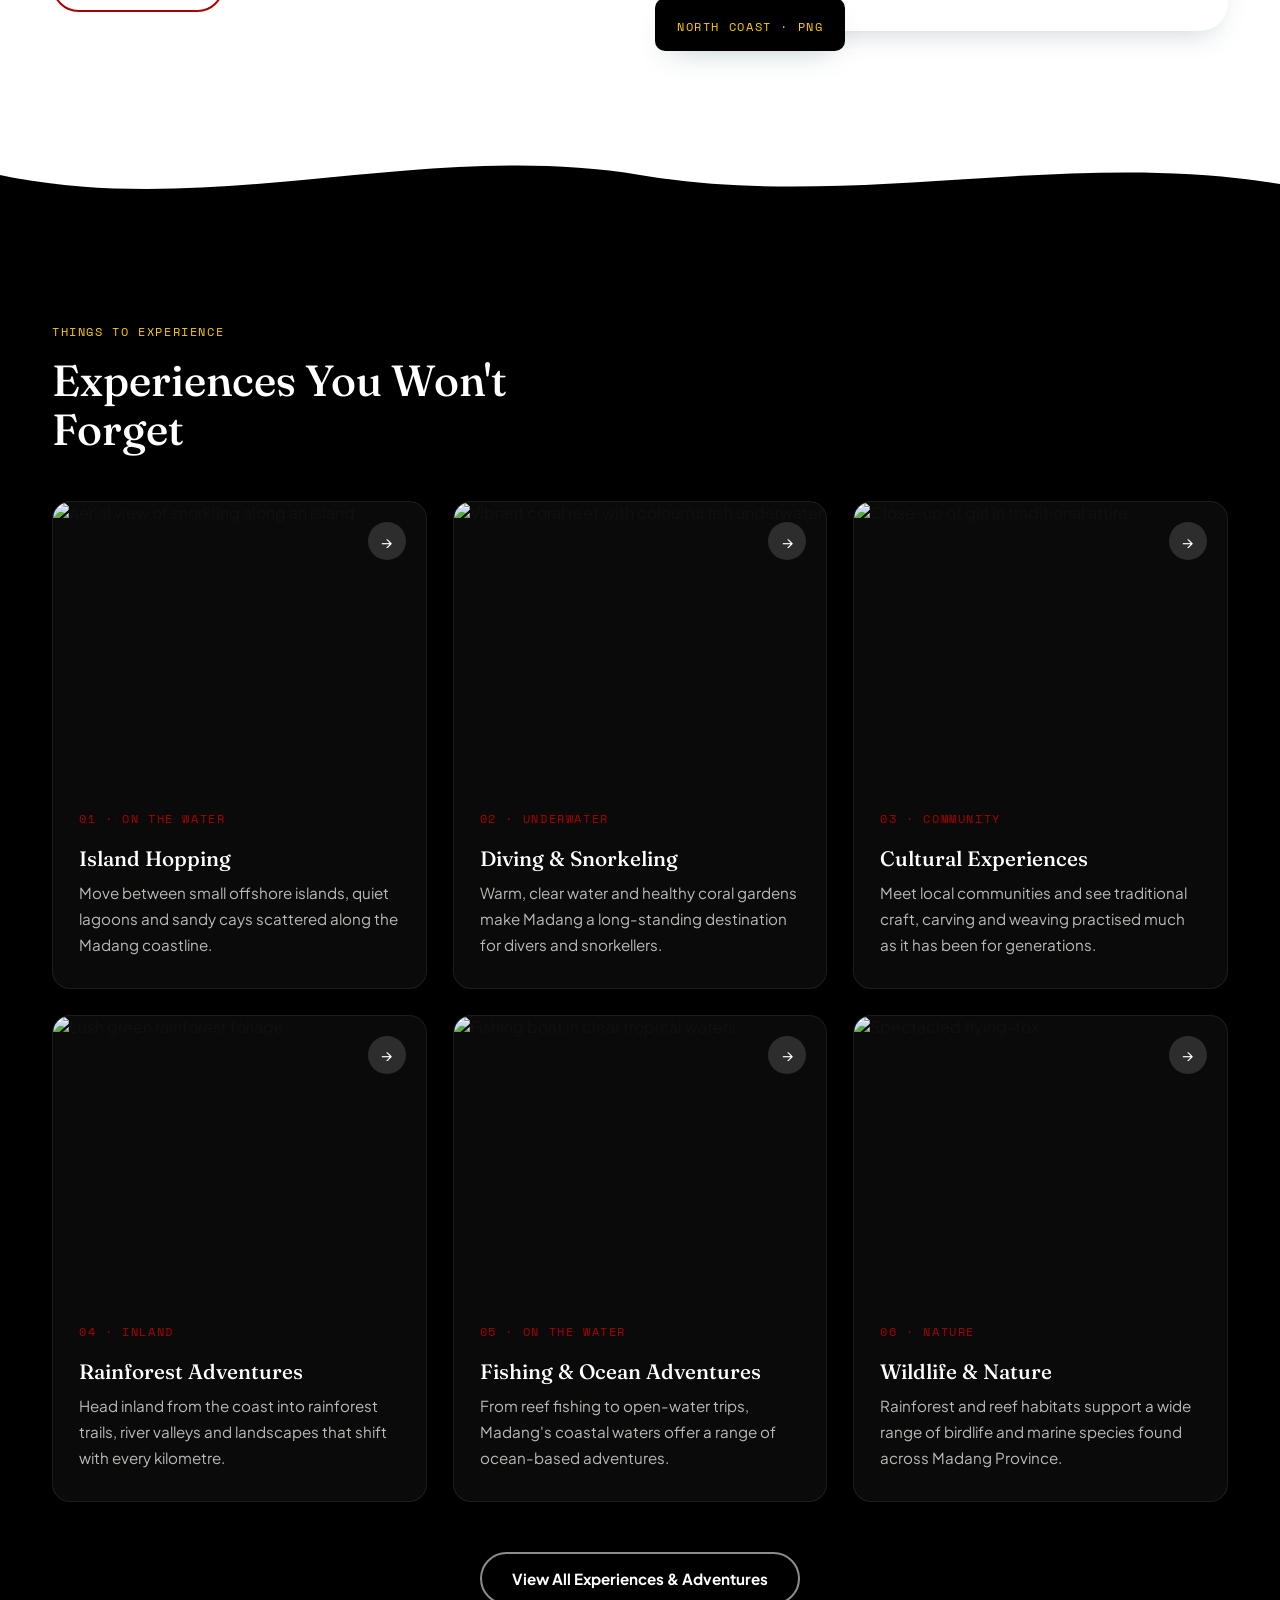
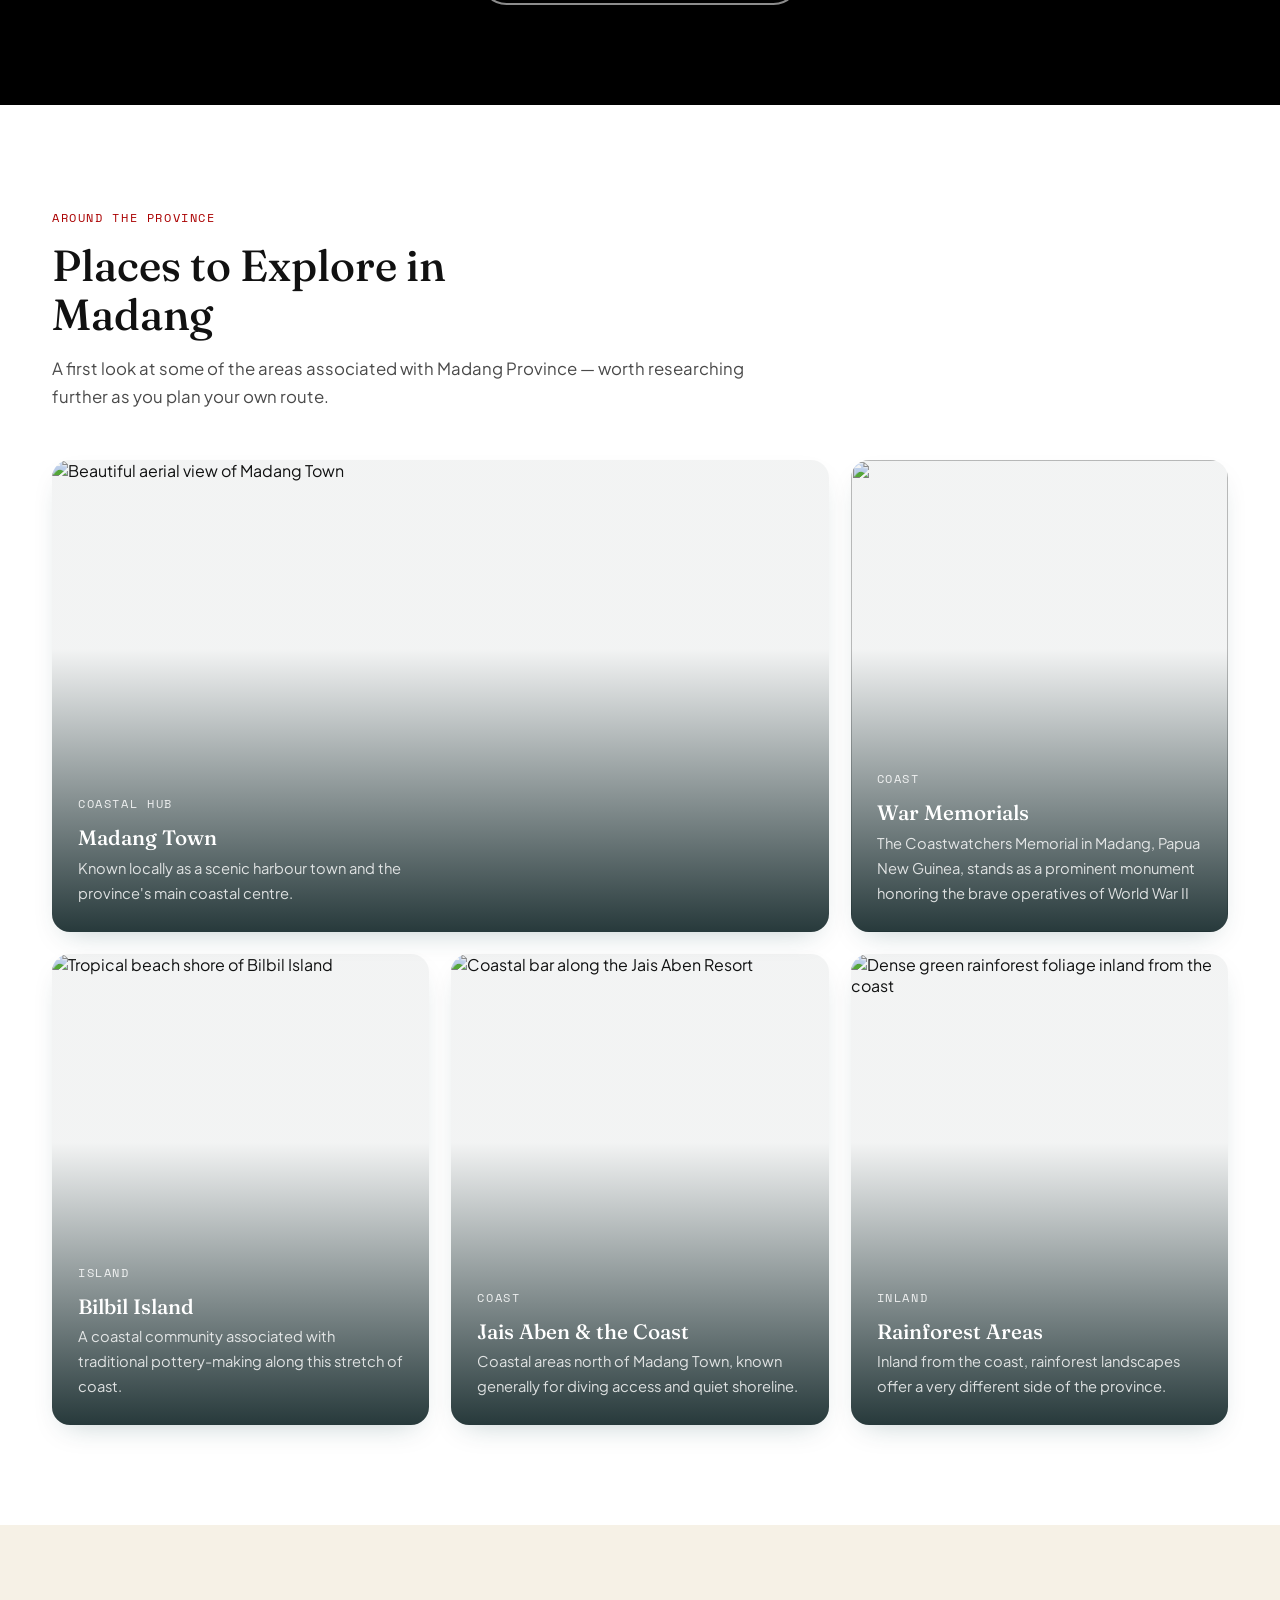
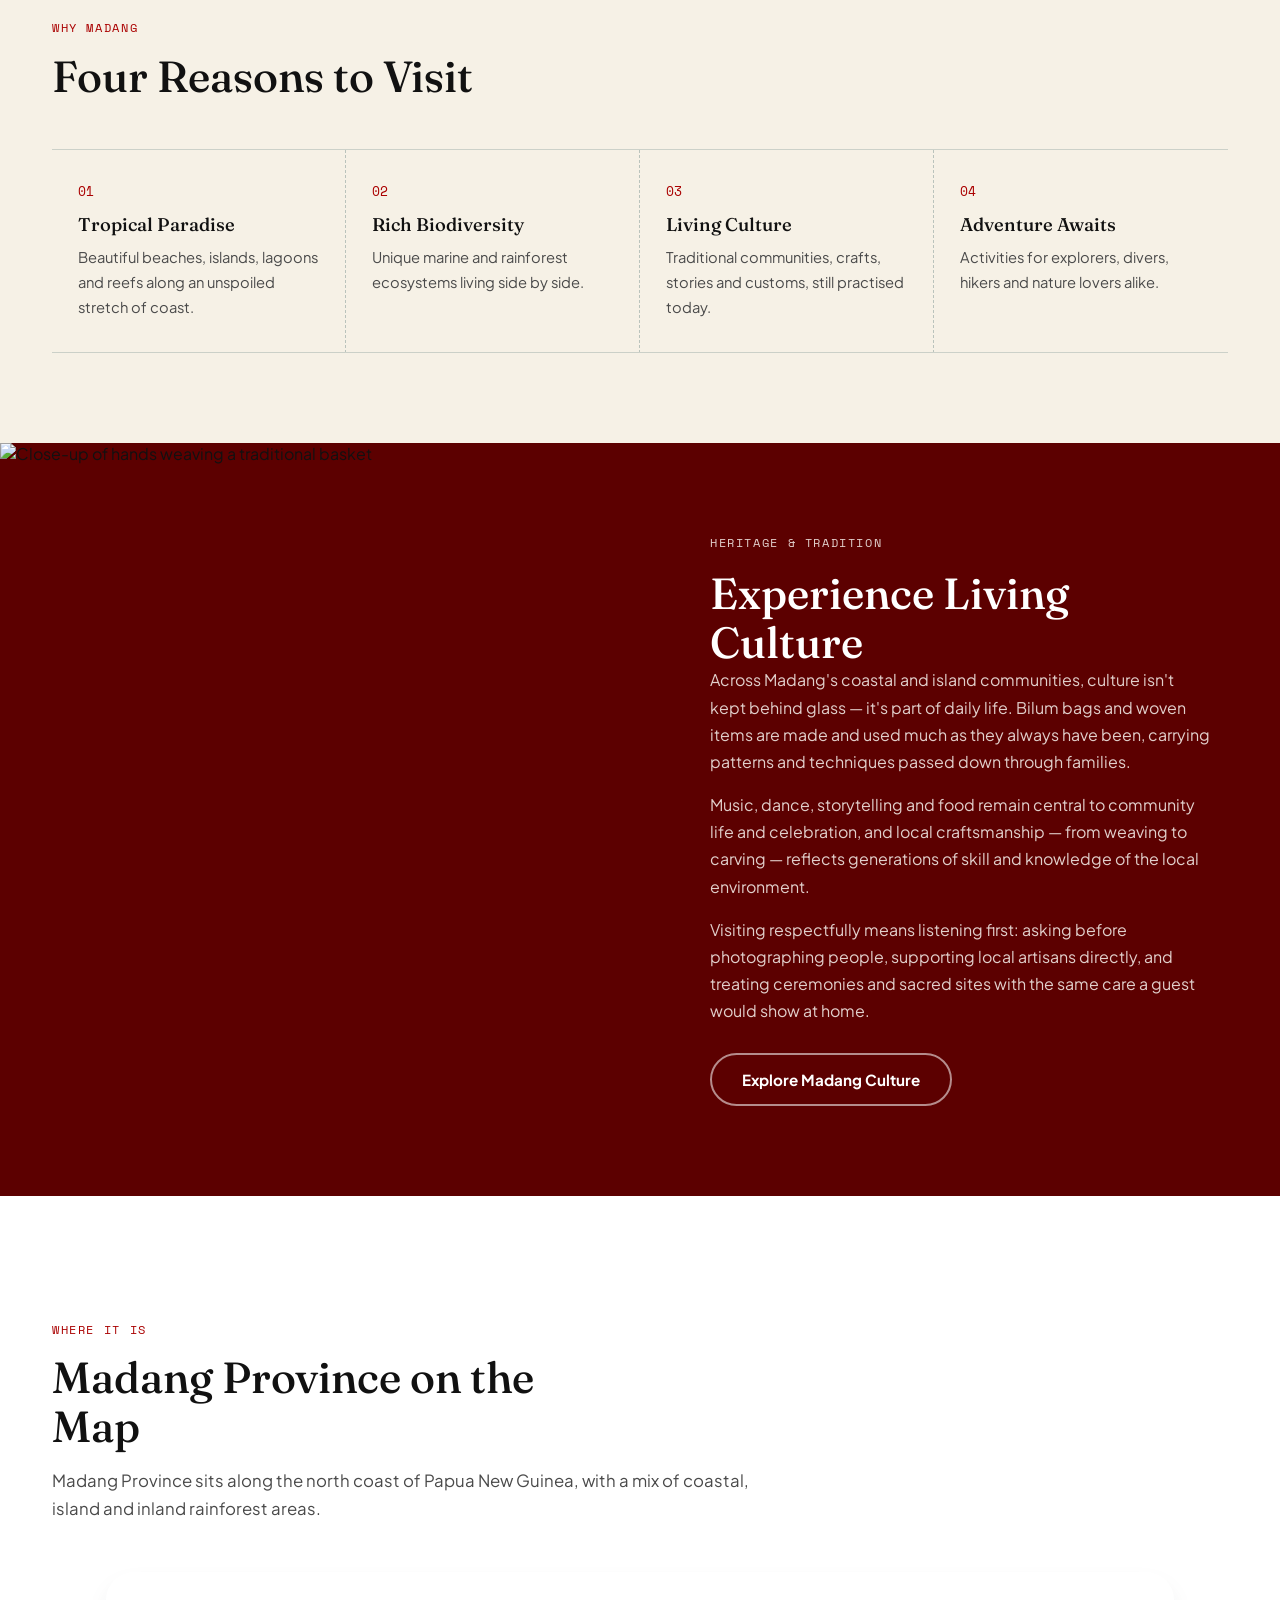
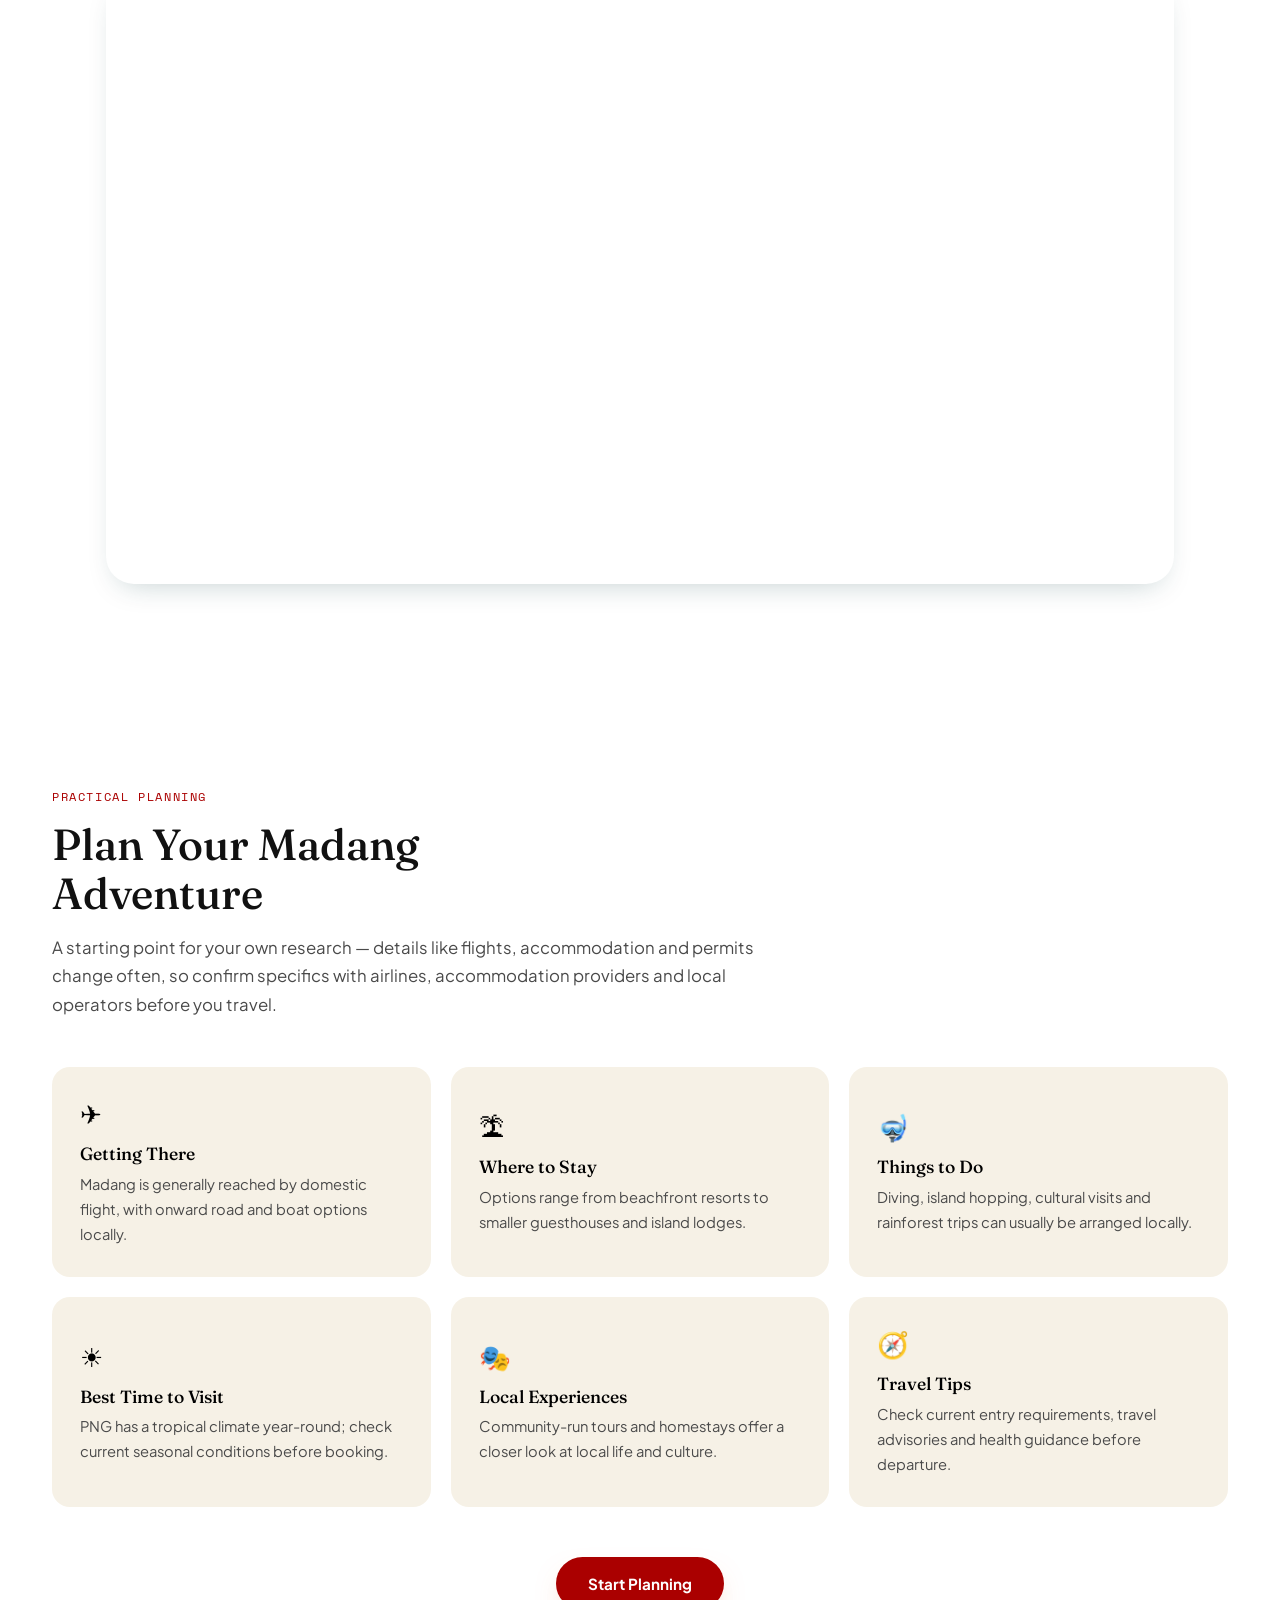
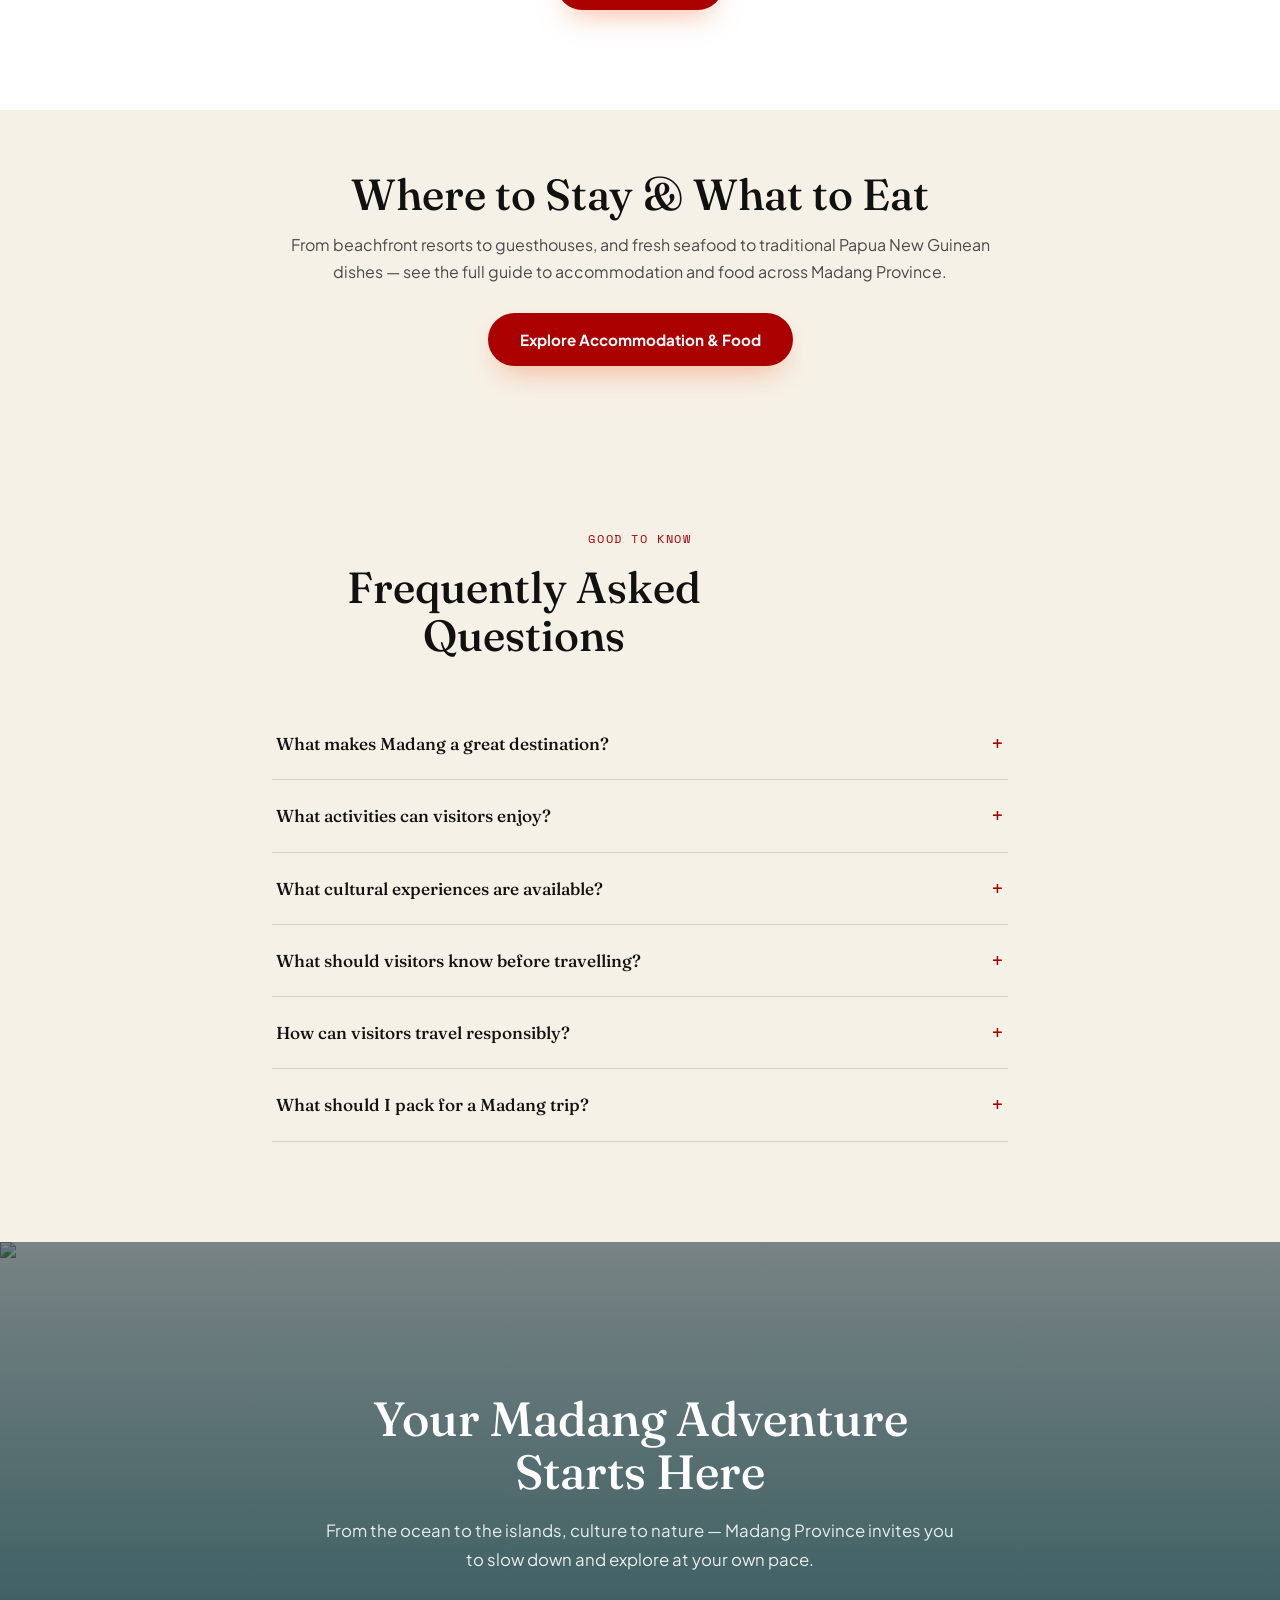
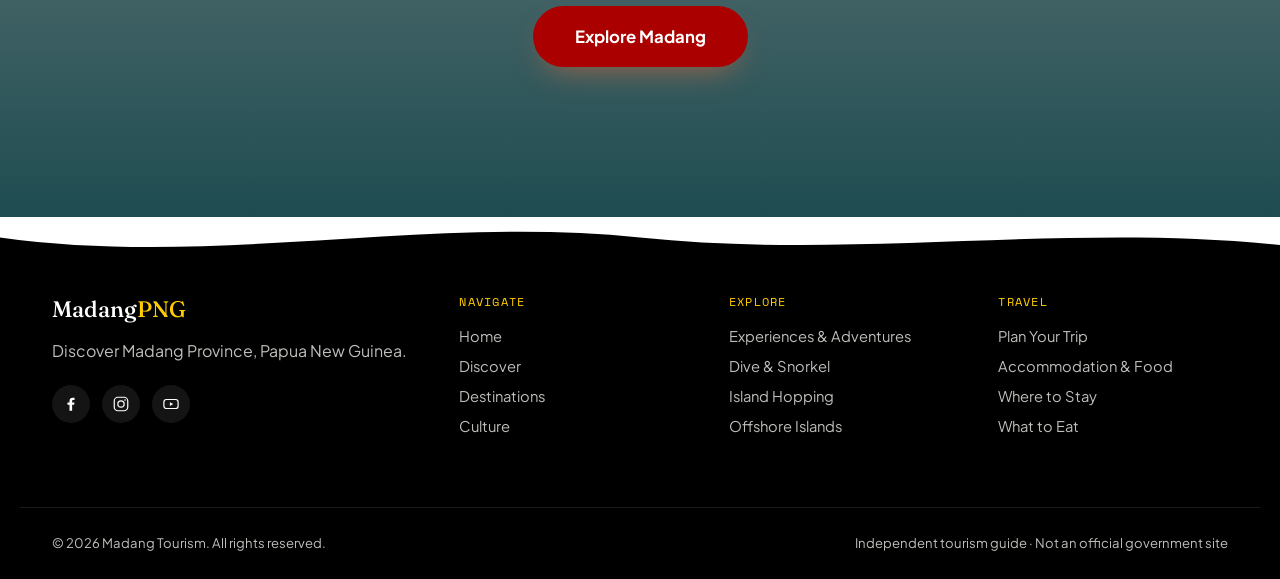
==== commit 0bb31886: "Delete quick navigation cards section Removed the quick navigation cards section from the HTML." ====
--- a/index.html
+++ b/index.html
@@ -77,51 +77,6 @@
       <span class="hero__scroll-label">Scroll</span> <!-- Text label under the dot -->
     </a> <!-- Closes the scroll indicator link -->
   </section> <!-- Closes the hero section -->
-
-  <!-- ============ QUICK NAV CARDS ============ -->
-  <section class="quicknav" aria-label="Quick navigation"> <!-- Section holding the four overlapping shortcut cards below the hero -->
-    <div class="container"> <!-- Centers and constrains the width of the content inside -->
-      <div class="quicknav__grid"> <!-- CSS grid that lays the four cards out in a row (or fewer on mobile) -->
-
-        <a href="experiences.html#water-islands" class="qcard"> <!-- First quick-nav card, links to the water & islands section of the Experiences & Adventures page -->
-          <span class="qcard__icon" aria-hidden="true"> <!-- Decorative icon wrapper, hidden from screen readers -->
-            <svg viewBox="0 0 48 48" fill="none"><path d="M6 34c6-16 12-22 18-22s12 6 18 22" stroke="currentColor" stroke-width="2.5" stroke-linecap="round"/><path d="M4 38c6-4 10-4 16 0s10 4 16 0 8-4 8-4" stroke="currentColor" stroke-width="2.5" stroke-linecap="round"/><circle cx="24" cy="14" r="4" fill="currentColor"/></svg> <!-- Hand-drawn island/palm icon -->
-          </span> <!-- Closes icon wrapper -->
-          <h3 class="qcard__title">Explore Islands</h3> <!-- Card heading -->
-          <p class="qcard__desc">Beautiful islands, beaches, lagoons and tropical waters.</p> <!-- Card description text -->
-          <span class="qcard__arrow" aria-hidden="true">&rarr;</span> <!-- Decorative arrow that animates on hover -->
-        </a> <!-- Closes first quick-nav card -->
-
-        <a href="experiences.html#water-islands" class="qcard"> <!-- Second quick-nav card, links to the water & islands section of the Experiences & Adventures page -->
-          <span class="qcard__icon" aria-hidden="true"> <!-- Decorative icon wrapper -->
-            <svg viewBox="0 0 48 48" fill="none"><path d="M8 20c8-6 24-6 32 0" stroke="currentColor" stroke-width="2.5" stroke-linecap="round"/><path d="M12 28c6-4 18-4 24 0" stroke="currentColor" stroke-width="2.5" stroke-linecap="round" opacity="0.6"/><circle cx="24" cy="12" r="5" stroke="currentColor" stroke-width="2.5"/><path d="M24 17v22" stroke="currentColor" stroke-width="2.5" stroke-linecap="round"/></svg> <!-- Hand-drawn diving flag/waves icon -->
-          </span> <!-- Closes icon wrapper -->
-          <h3 class="qcard__title">Dive &amp; Snorkel</h3> <!-- Card heading -->
-          <p class="qcard__desc">Explore coral reefs and incredible marine life.</p> <!-- Card description text -->
-          <span class="qcard__arrow" aria-hidden="true">&rarr;</span> <!-- Decorative arrow icon -->
-        </a> <!-- Closes second quick-nav card -->
-
-        <a href="#culture" class="qcard"> <!-- Third quick-nav card, links to Culture section -->
-          <span class="qcard__icon" aria-hidden="true"> <!-- Decorative icon wrapper -->
-            <svg viewBox="0 0 48 48" fill="none"><path d="M24 6l16 9v18l-16 9-16-9V15l16-9z" stroke="currentColor" stroke-width="2.5" stroke-linejoin="round"/><path d="M24 15v18M14 20l10-5 10 5" stroke="currentColor" stroke-width="2.5" stroke-linecap="round" stroke-linejoin="round"/></svg> <!-- Hand-drawn hut/shield icon representing culture -->
-          </span> <!-- Closes icon wrapper -->
-          <h3 class="qcard__title">Culture &amp; Heritage</h3> <!-- Card heading -->
-          <p class="qcard__desc">Experience the traditions, stories, art and communities of Madang.</p> <!-- Card description text -->
-          <span class="qcard__arrow" aria-hidden="true">&rarr;</span> <!-- Decorative arrow icon -->
-        </a> <!-- Closes third quick-nav card -->
-
-        <a href="experiences.html#nature-wildlife" class="qcard"> <!-- Fourth quick-nav card, links to the nature & wildlife section of the Experiences & Adventures page -->
-          <span class="qcard__icon" aria-hidden="true"> <!-- Decorative icon wrapper -->
-            <svg viewBox="0 0 48 48" fill="none"><path d="M8 40L20 16l6 10 6-8 8 22" stroke="currentColor" stroke-width="2.5" stroke-linejoin="round" stroke-linecap="round"/><circle cx="36" cy="10" r="4" stroke="currentColor" stroke-width="2.5"/></svg> <!-- Hand-drawn mountain/sun icon representing adventure -->
-          </span> <!-- Closes icon wrapper -->
-          <h3 class="qcard__title">Adventure</h3> <!-- Card heading -->
-          <p class="qcard__desc">Hiking, kayaking, fishing, wildlife and outdoor experiences.</p> <!-- Card description text -->
-          <span class="qcard__arrow" aria-hidden="true">&rarr;</span> <!-- Decorative arrow icon -->
-        </a> <!-- Closes fourth quick-nav card -->
-
-      </div> <!-- Closes quicknav grid -->
-    </div> <!-- Closes container -->
-  </section> <!-- Closes quick-nav section -->
 
   <!-- ============ ABOUT / WELCOME ============ -->
   <section class="about reveal" id="discover"> <!-- About section; "reveal" class means JS will fade it in on scroll -->
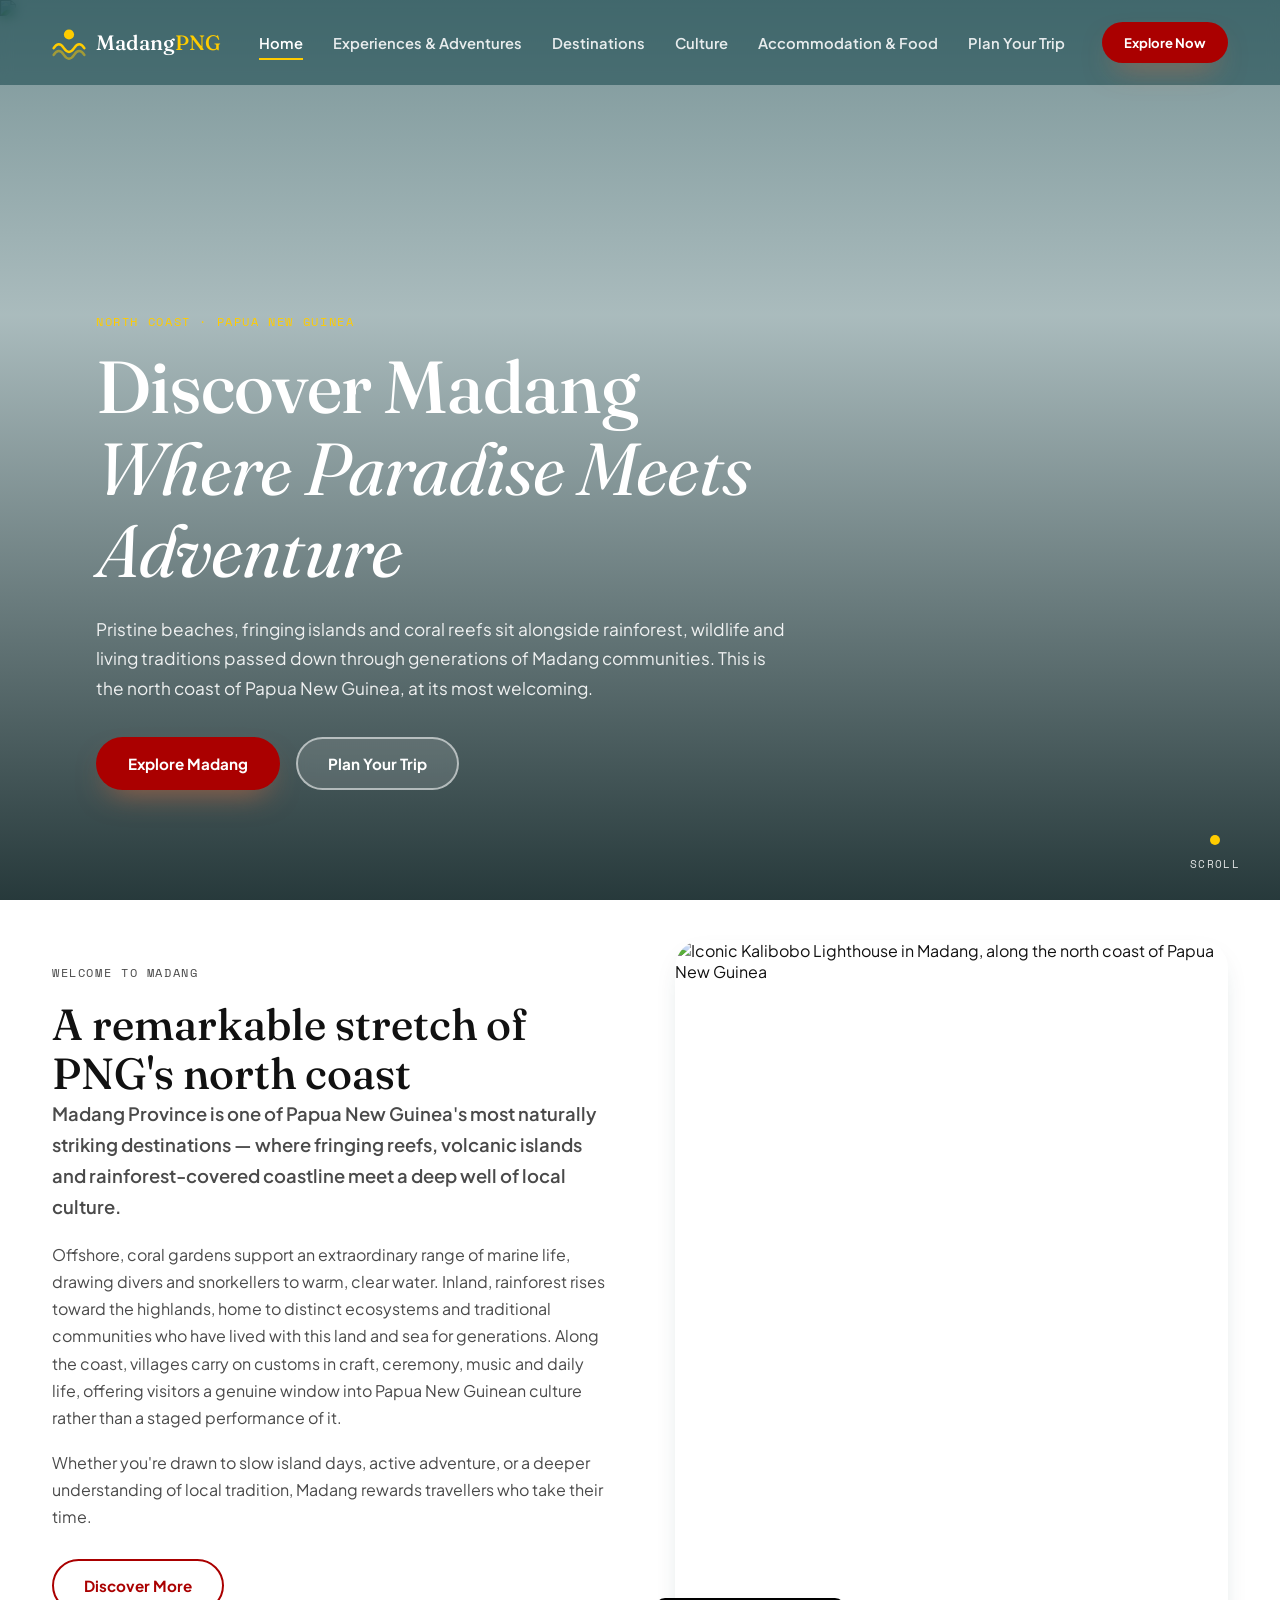
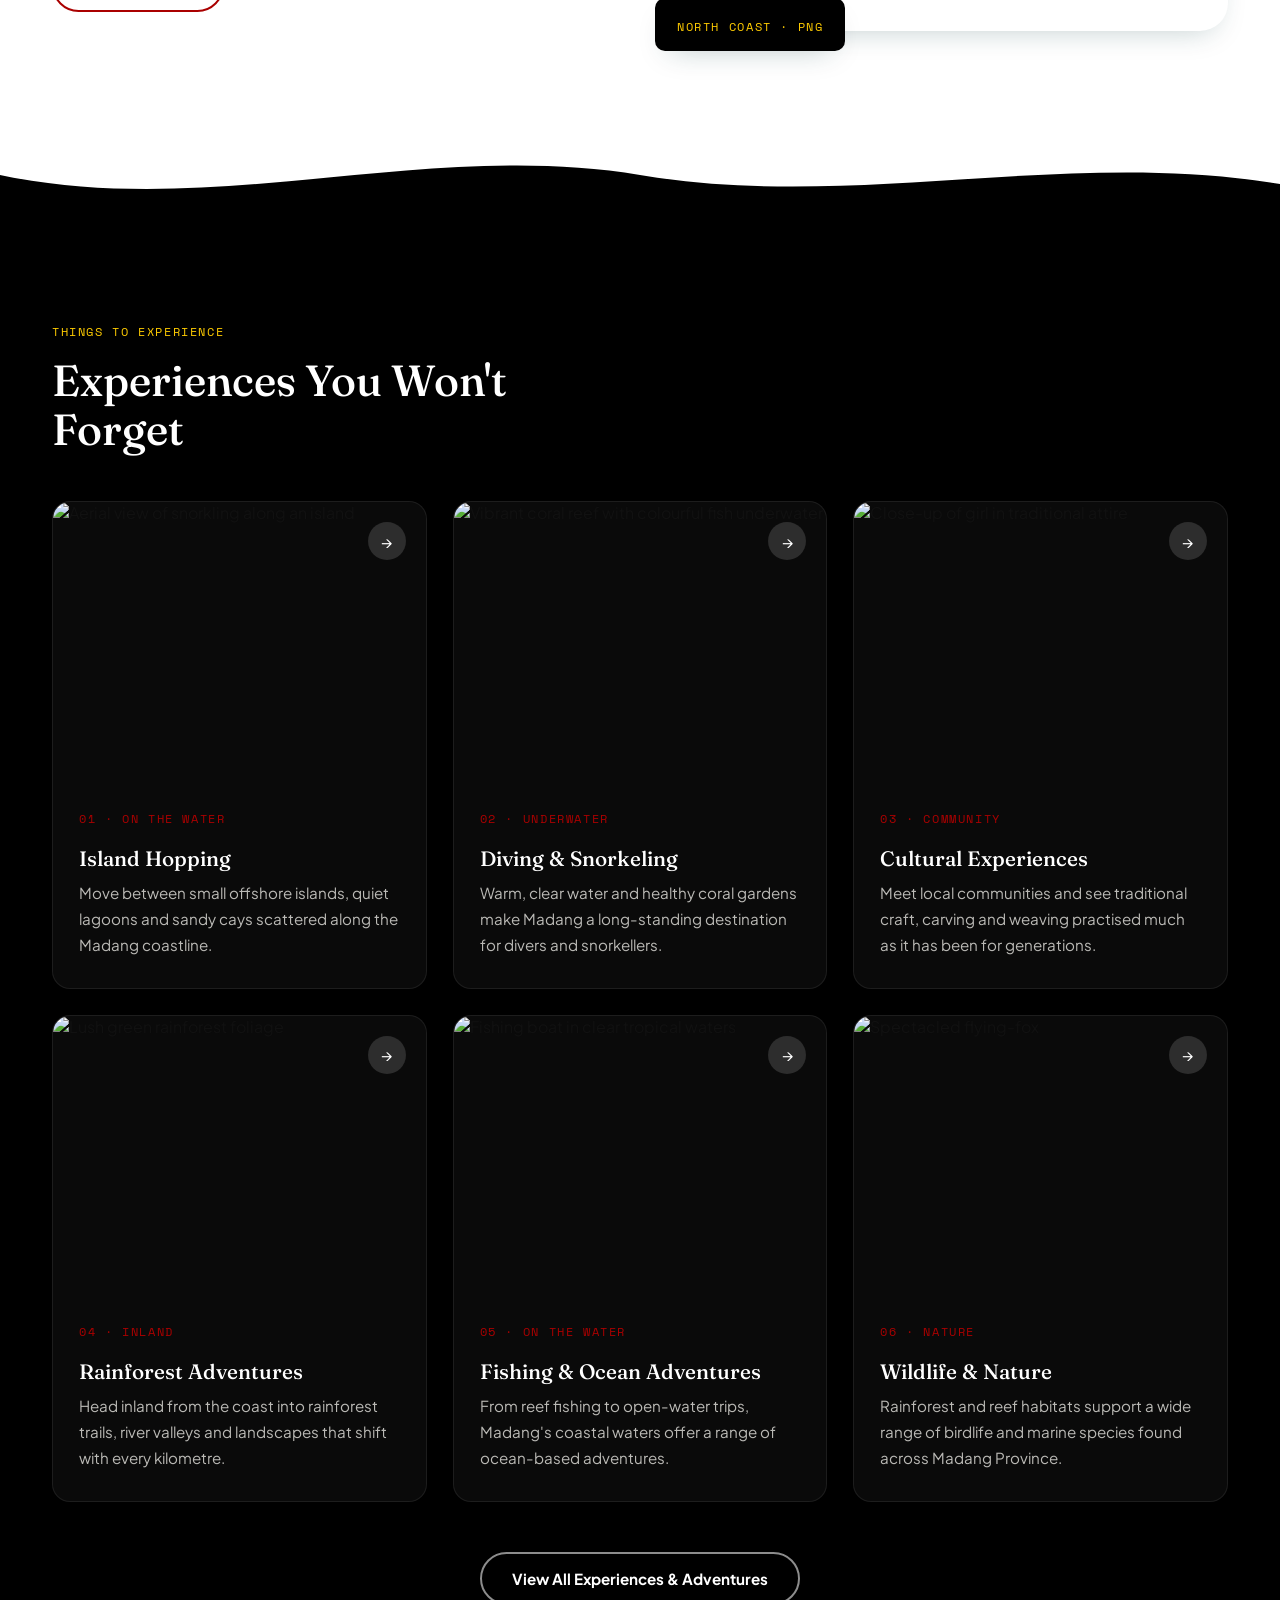
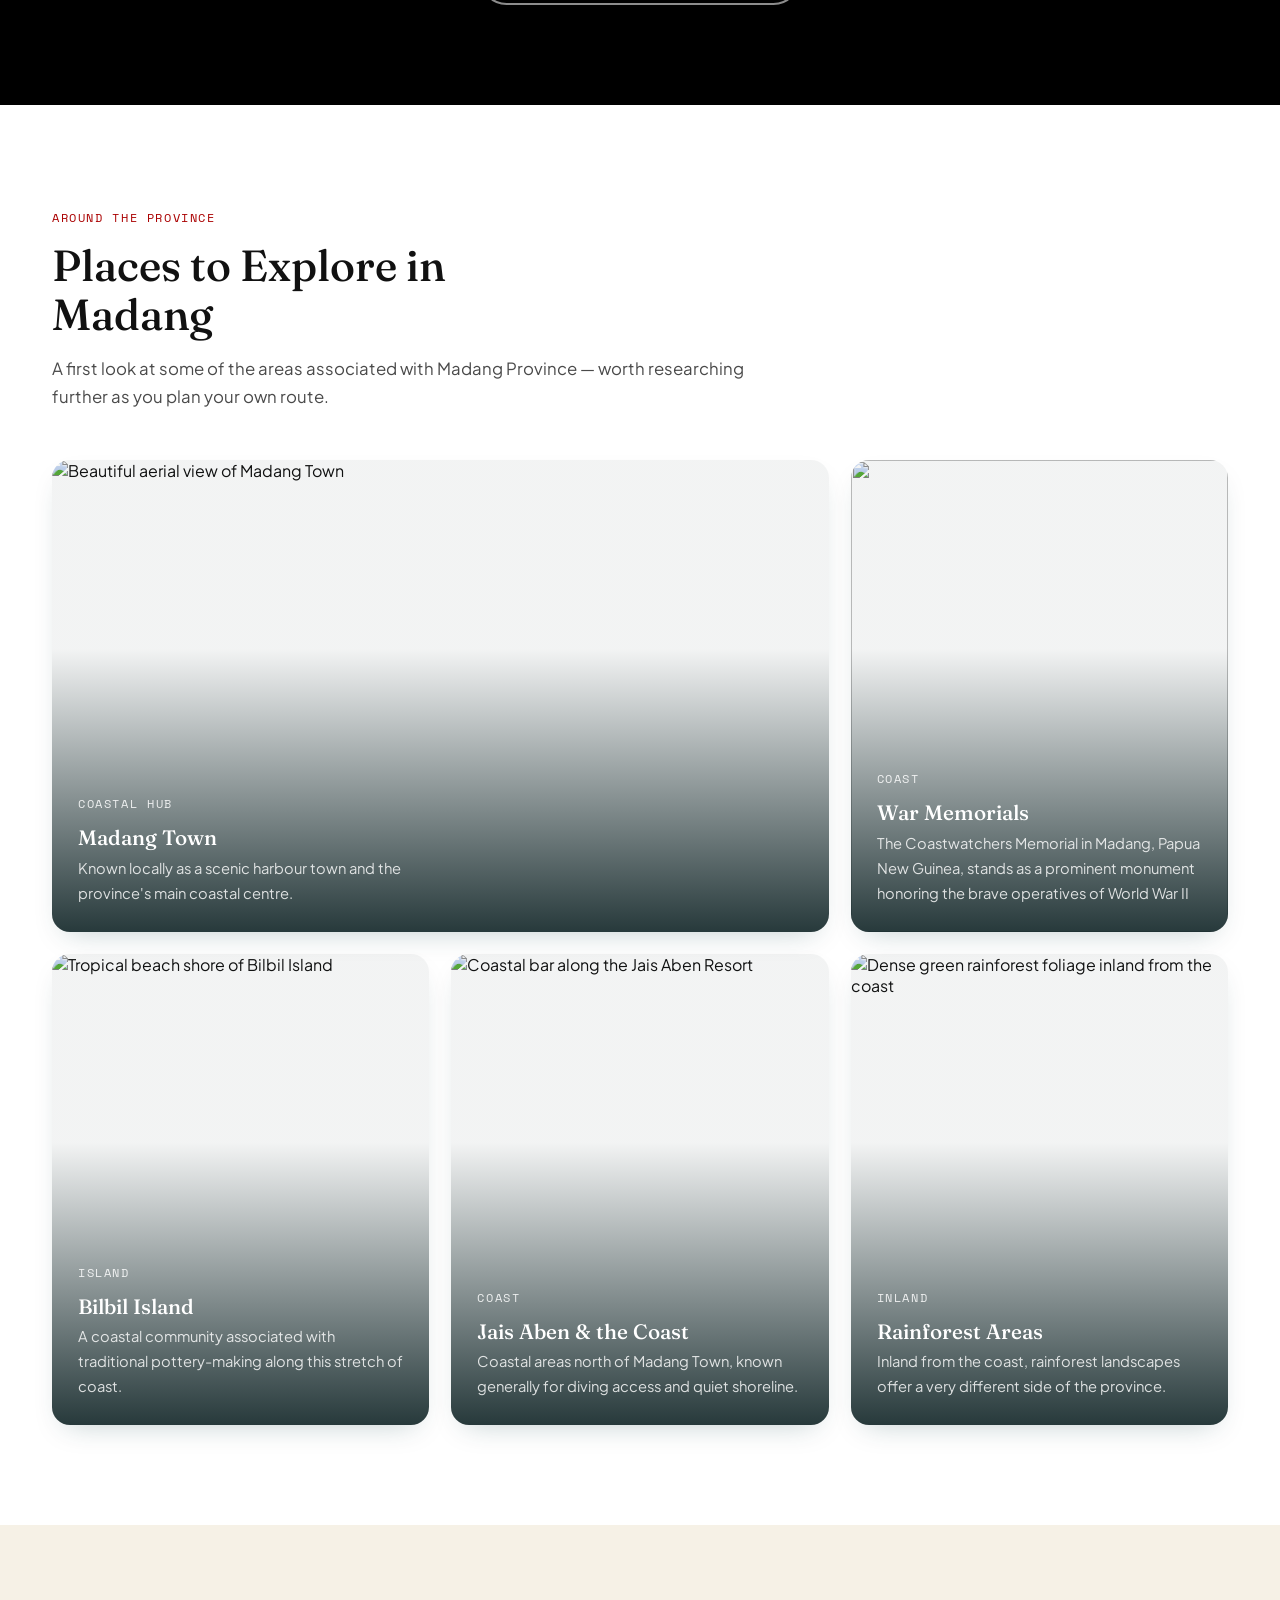
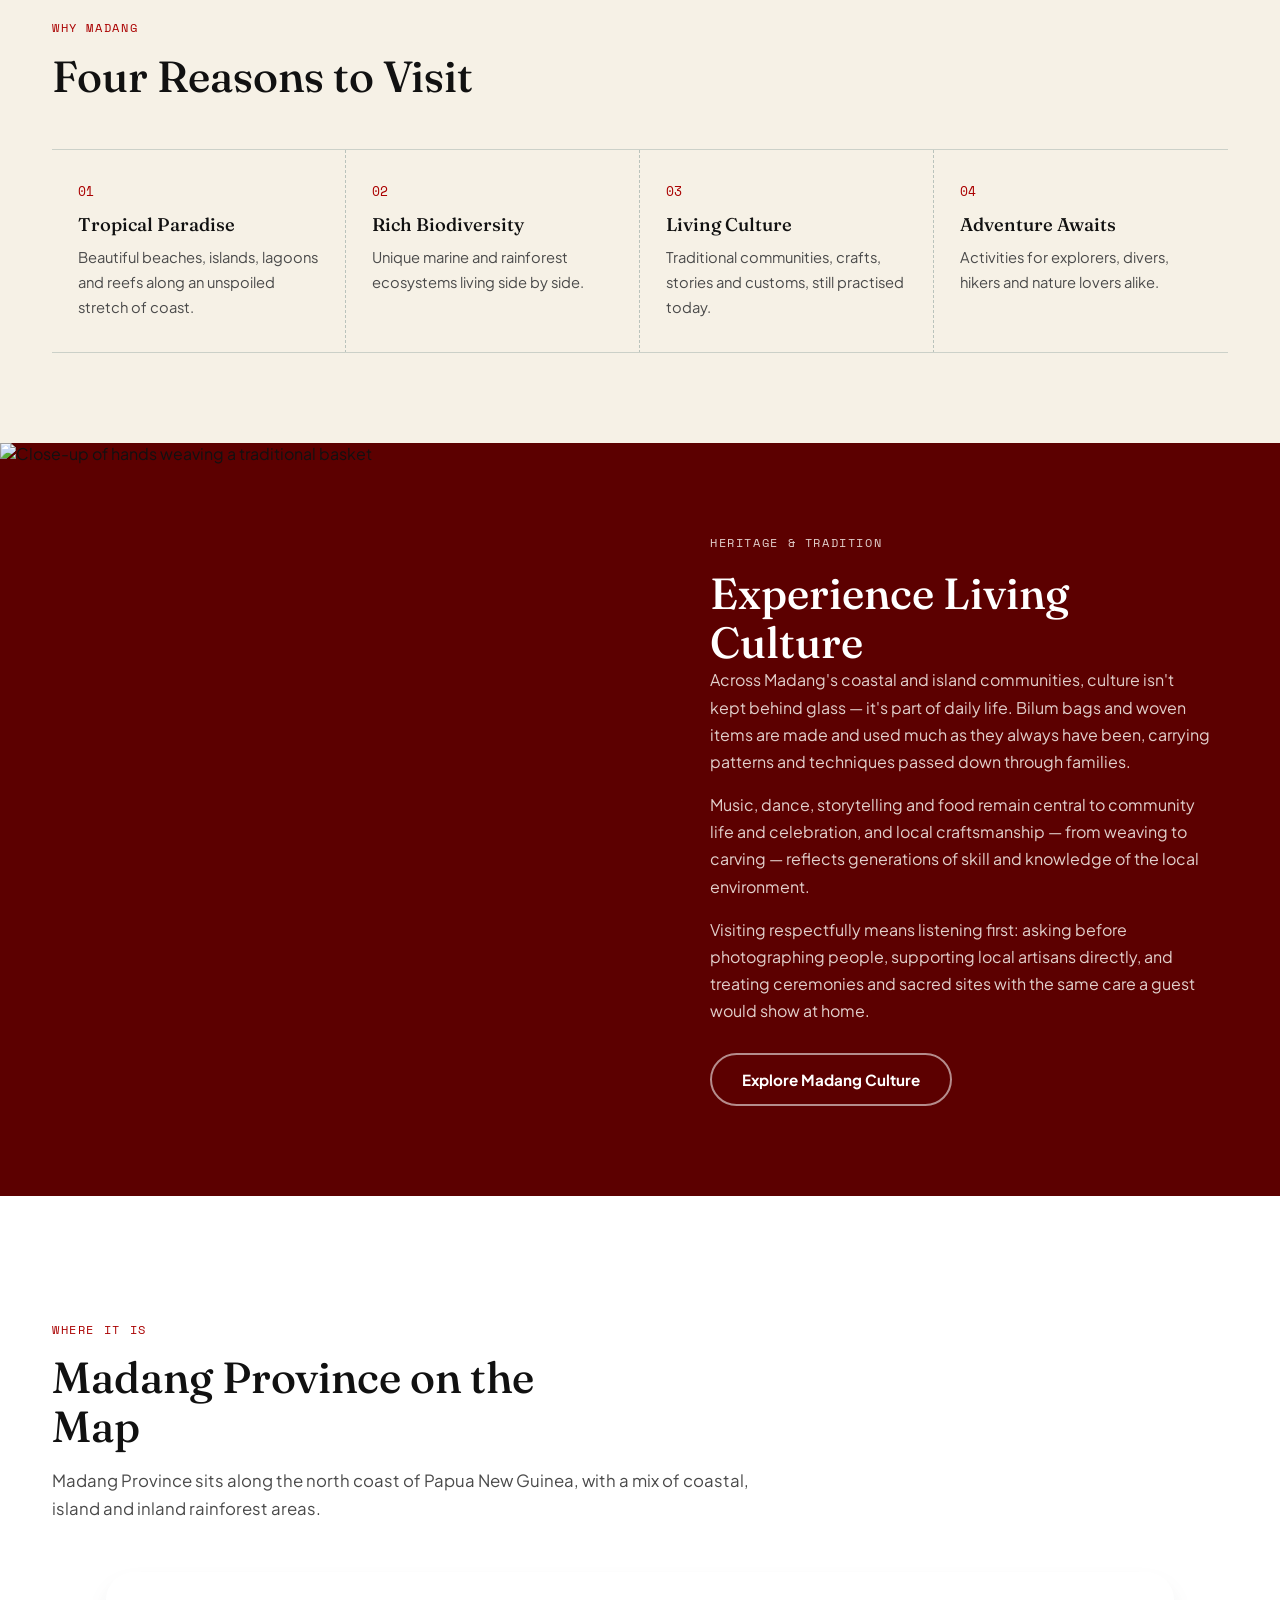
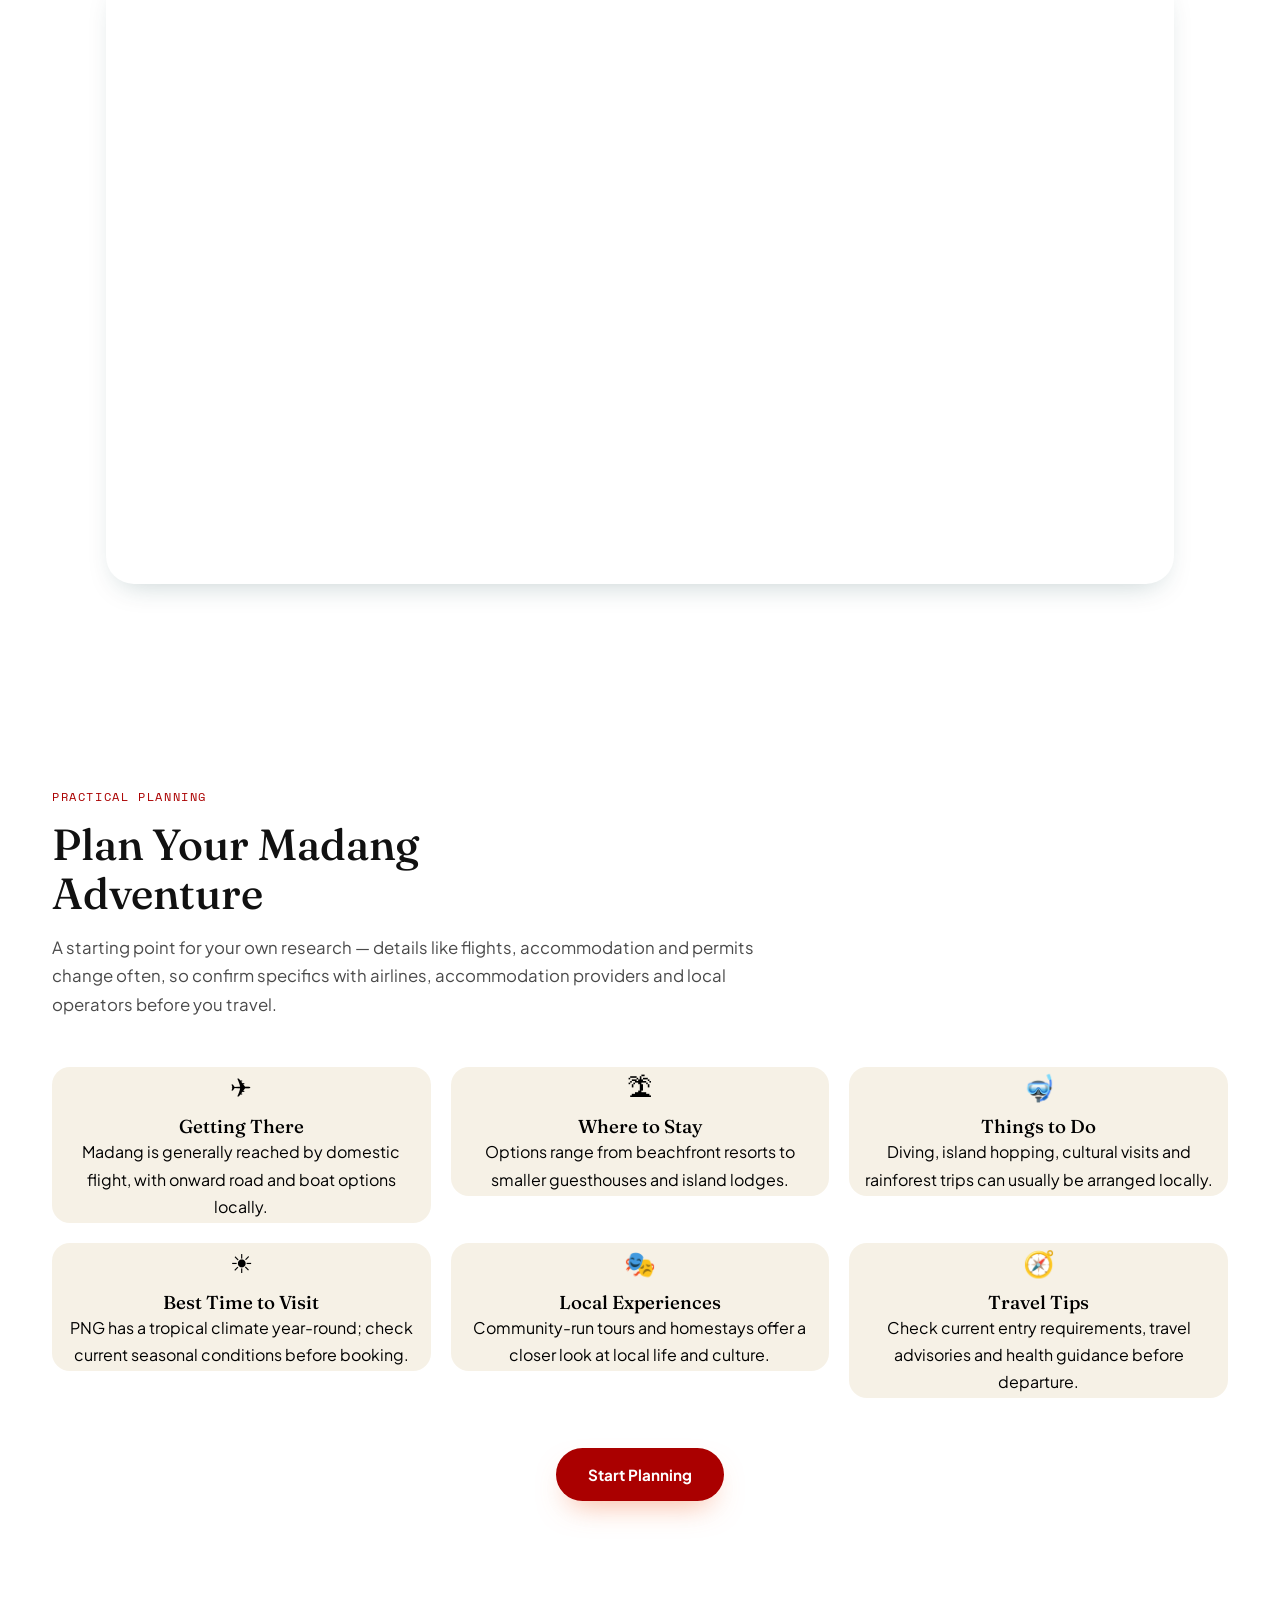
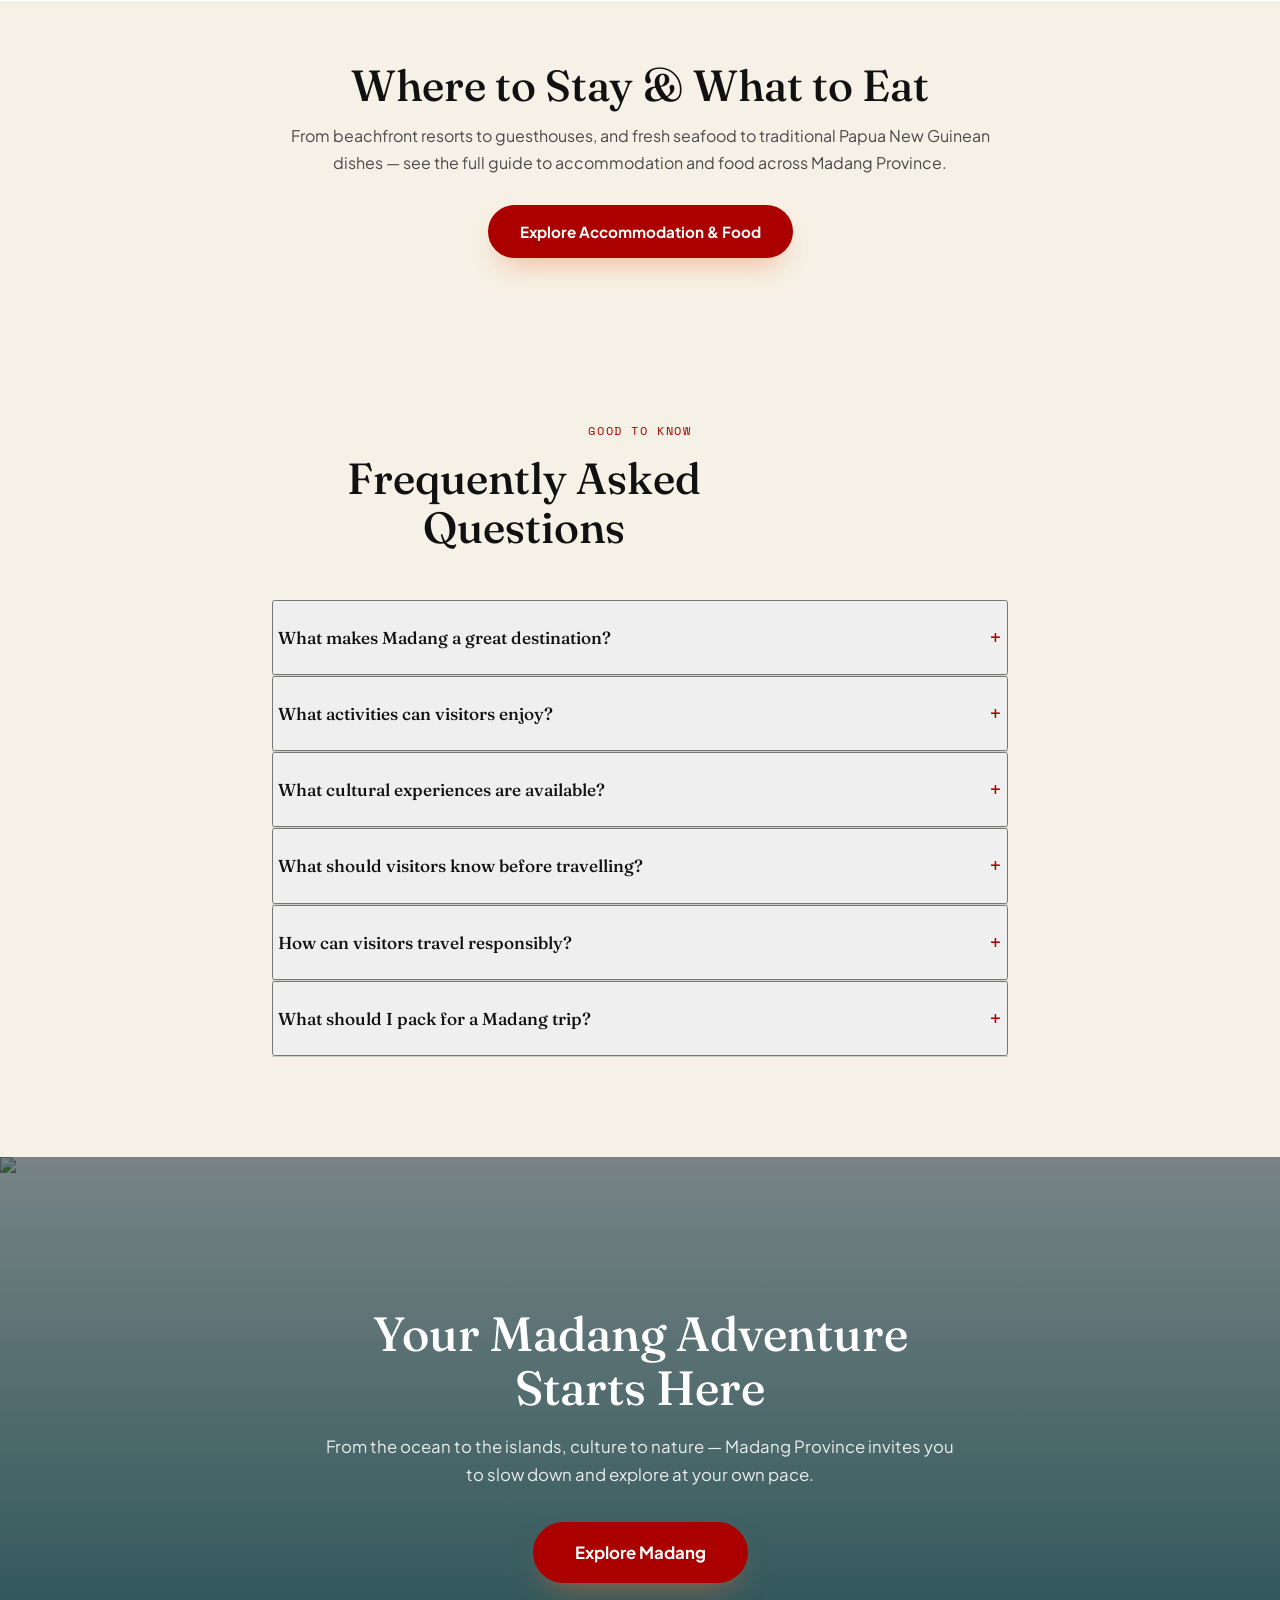
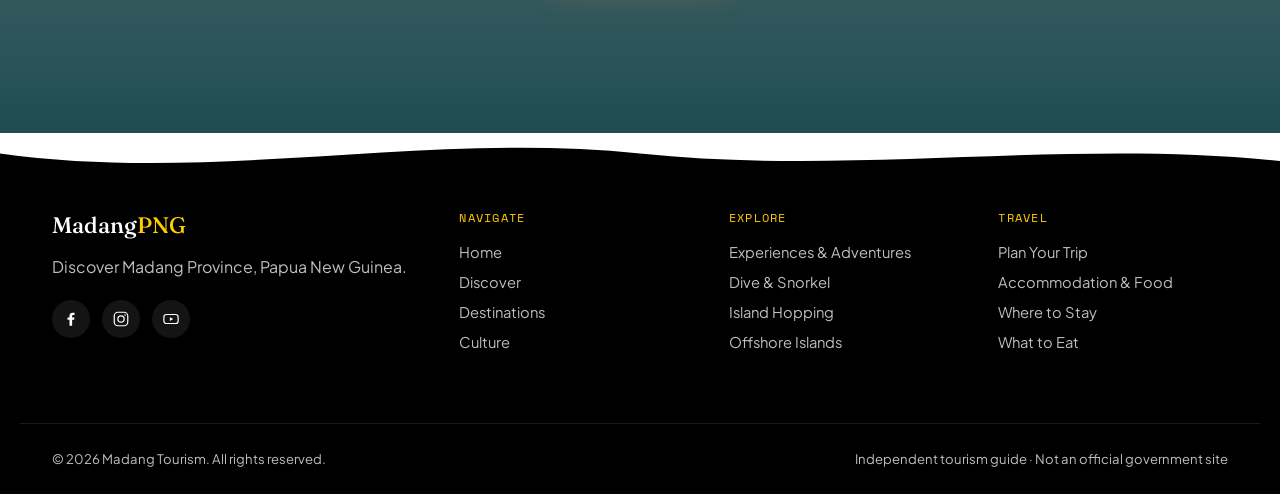
==== commit d4a5f70f: "Add files via upload" ====
--- a/index.html
+++ b/index.html
@@ -1,26 +1,19 @@
 <!DOCTYPE html> <!-- Tells the browser this is an HTML5 document -->
 <html lang="en"> <!-- Root element of the page; lang="en" tells screen readers/browsers the content is in English -->
-<head> <!-- Container for metadata that isn't displayed directly on the page -->
-<meta charset="UTF-8"> <!-- Sets the character encoding so special characters (like &middot;) display correctly -->
-<meta name="viewport" content="width=device-width, initial-scale=1.0"> <!-- Makes the page render at the device's width and scale correctly on mobile -->
-<title>Discover Madang | Where Paradise Meets Adventure</title> <!-- Text shown in the browser tab and search results -->
-<meta name="description" content="Discover Madang Province, Papua New Guinea — tropical islands, coral reefs, rainforest and living culture on the north coast."> <!-- Summary used by search engines for SEO -->
-
-<link rel="preconnect" href="https://fonts.googleapis.com"> <!-- Tells the browser to start connecting to Google Fonts early, speeding up font loading -->
-<link rel="preconnect" href="https://fonts.gstatic.com" crossorigin> <!-- Same early-connection hint for the font file server itself -->
-<link href="https://fonts.googleapis.com/css2?family=Fraunces:ital,opsz,wght@0,9..144,300;0,9..144,400;0,9..144,500;0,9..144,600;1,9..144,400;1,9..144,500&family=Plus+Jakarta+Sans:wght@400;500;600;700;800&family=Space+Mono:wght@400;700&display=swap" rel="stylesheet"> <!-- Loads the three Google Fonts (Fraunces, Plus Jakarta Sans, Space Mono) used across the site -->
-
-<link rel="stylesheet" href="style.css"> <!-- Loads the external stylesheet that controls all visual styling -->
-</head> <!-- Ends the head/metadata section -->
-<body data-page="home"> <!-- Start of the visible page content; data-page tells script.js this is the homepage, so it should use scroll-spy nav highlighting instead of a fixed active link -->
-
-<!-- Tide line — signature scroll progress indicator -->
-<div class="tide-line" aria-hidden="true"> <!-- Fixed strip at the top of the page; aria-hidden hides it from screen readers since it's decorative -->
-  <svg viewBox="0 0 1200 24" preserveAspectRatio="none" class="tide-line__wave"> <!-- SVG canvas for a wave shape (currently unused visually, kept for future styling) -->
-    <path d="M0,12 C150,22 250,2 400,12 C550,22 650,2 800,12 C950,22 1050,2 1200,12 L1200,24 L0,24 Z"></path> <!-- Defines the wavy line shape using SVG path commands -->
-  </svg> <!-- Closes the SVG element -->
-  <div class="tide-line__fill" id="tideFill"></div> <!-- Empty div whose width JavaScript fills in as the user scrolls, like a rising tide -->
-</div> <!-- Closes the tide-line container -->
+  <head> <!-- Container for metadata that isn't displayed directly on the page -->
+    <meta charset="UTF-8"> <!-- Sets the character encoding so special characters (like &middot;) display correctly -->
+    <meta name="viewport" content="width=device-width, initial-scale=1.0"> <!-- Makes the page render at the device's width and scale correctly on mobile -->
+    <meta name="description" content="Discover Madang Province, Papua New Guinea — tropical islands, coral reefs, rainforest and living culture on the north coast."> <!-- Summary used by search engines for SEO -->
+    
+    <title>Discover Madang | Where Paradise Meets Adventure</title> <!-- Text shown in the browser tab and search results -->
+
+    <link rel="preconnect" href="https://fonts.googleapis.com"> <!-- Tells the browser to start connecting to Google Fonts early, speeding up font loading -->
+    <link rel="preconnect" href="https://fonts.gstatic.com" crossorigin> <!-- Same early-connection hint for the font file server itself -->
+    <link href="https://fonts.googleapis.com/css2?family=Fraunces:ital,opsz,wght@0,9..144,300;0,9..144,400;0,9..144,500;0,9..144,600;1,9..144,400;1,9..144,500&family=Plus+Jakarta+Sans:wght@400;500;600;700;800&family=Space+Mono:wght@400;700&display=swap" rel="stylesheet"> <!-- Loads the three Google Fonts (Fraunces, Plus Jakarta Sans, Space Mono) used across the site -->
+    <link rel="stylesheet" href="style.css"> <!-- Loads the external stylesheet that controls all visual styling -->
+  </head> <!-- Ends the head/metadata section -->
+  
+  <body data-page="home"> <!-- Start of the visible page content; data-page tells script.js this is the homepage, so it should use scroll-spy nav highlighting instead of a fixed active link -->
 
 <!-- Skip link -->
 <a href="#main" class="skip-link">Skip to content</a> <!-- Accessibility link letting keyboard users jump straight past the nav to the main content -->
--- a/style.css
+++ b/style.css
@@ -125,29 +125,26 @@
 .btn--sm { padding: 10px 20px; font-size: 0.82rem; } /* smaller button size, used in the nav bar */
 .btn--lg { padding: 18px 40px; font-size: 1.05rem; } /* larger button size, used in the final call-to-action */
 
-/* ================= TIDE LINE (signature scroll indicator) ================= */
-.tide-line {
-  position: fixed; top: 0; left: 0; width: 100%; height: 6px; z-index: 1001; /* pins a thin bar to the very top of the viewport, above the nav */
-  background: rgba(11, 61, 66, 0.12); /* faint track color showing the "unfilled" portion */
-}
-.tide-line__wave { display: none; } /* the wave SVG is currently not shown visually; kept in markup for potential future styling */
-.tide-line__fill {
-  height: 100%; width: 0%; /* starts empty; JavaScript updates the width as the page scrolls */
-  background: linear-gradient(90deg, var(--lagoon), var(--tide), var(--coral)); /* gradient fill moving from teal through turquoise to coral */
-  transition: width 0.12s linear; /* smooths out the width changes as scroll position updates */
-}
-
 /* ================= NAV ================= */
 .nav {
-  position: fixed; top: 6px; left: 0; width: 100%; z-index: 1000; /* keeps the nav pinned to the top of the viewport, just below the tide line */
-  transition: background 0.4s var(--ease), box-shadow 0.4s var(--ease), padding 0.4s var(--ease); /* smoothly animates the nav's appearance change on scroll */
+  position: fixed; top: 0px; left: 0; width: 100%; z-index: 1000; /* keeps the nav pinned to the top of the viewport, just below the tide line */
+  background: rgba(11, 61, 66, 0.5); backdrop-filter: blur(6px); /* sensible mid-point default for browsers that don't support the scroll-driven animation below */
+  animation: nav-solidify linear both; /* smoothly swaps the transparent hero-top nav for a solid, blurred bar as the page scrolls */
+  animation-timeline: scroll(root); /* tracks the page's overall scroll progress */
+  animation-range: 0px 90px; /* the transition completes within the first 90px of scrolling, so it reads as an early, snappy change rather than a slow fade */
+}
+@keyframes nav-solidify {
+  from { background: rgba(11, 61, 66, 0); backdrop-filter: blur(0px); box-shadow: 0 0 0 0 rgba(0,0,0,0); }
+  to { background: rgba(11, 61, 66, 0.92); backdrop-filter: blur(14px); box-shadow: 0 8px 30px -18px rgba(0,0,0,0.5); }
 }
 .nav__inner {
   max-width: var(--container-w); margin: 0 auto; padding: 22px 32px; /* centers and pads the nav content to match the container width */
   display: flex; align-items: center; justify-content: space-between; /* lays out logo, links and actions in a row with space between them */
-}
-.nav.is-scrolled { background: rgba(11, 61, 66, 0.92); backdrop-filter: blur(14px); box-shadow: 0 8px 30px -18px rgba(0,0,0,0.5); } /* darker, blurred "glass" background applied by JS once the user scrolls */
-.nav.is-scrolled .nav__inner { padding: 14px 32px; } /* shrinks the nav's vertical padding once scrolled, making it more compact */
+  animation: nav-inner-solidify linear both; /* shrinks the nav's padding in step with the same scroll range as the background change above */
+  animation-timeline: scroll(root);
+  animation-range: 0px 90px;
+}
+@keyframes nav-inner-solidify { from { padding-block: 22px; } to { padding-block: 14px; } }
 
 .nav__brand { display: flex; align-items: center; gap: 10px; color: #fff; } /* aligns the logo icon and text side by side */
 .nav__brand-mark { color: var(--tide); display: flex; } /* colors the logo icon turquoise */
@@ -161,18 +158,39 @@
   content: ""; position: absolute; left: 0; bottom: -4px; width: 0; height: 2px; background: var(--tide); /* an invisible underline that starts at zero width */
   transition: width 0.3s var(--ease); /* animates the underline growing in on hover/active */
 }
-.nav__link:hover::after, .nav__link.is-active::after { width: 100%; } /* expands the underline to full width on hover or when marked active by JS */
-.nav__link.is-active { color: #fff; } /* brightens the text color of the currently active nav link */
+.nav__link:hover::after, .nav__link.is-active::after { width: 100%; } /* expands the underline to full width on hover, or when marked active by the homepage's scroll-spy script */
+.nav__link.is-active { color: #fff; } /* brightens the text color of the currently active nav link (homepage scroll-spy) */
+/* On the three standalone sub-pages, "active" never changes with scrolling, so it's set directly in CSS from the
+   <body data-page="..."> attribute instead of needing JavaScript to compare it against each link. */
+body[data-page="experiences"] .nav__link[data-page="experiences"],
+body[data-page="culture"] .nav__link[data-page="culture"],
+body[data-page="accommodation"] .nav__link[data-page="accommodation"] {
+  color: #fff;
+}
+body[data-page="experiences"] .nav__link[data-page="experiences"]::after,
+body[data-page="culture"] .nav__link[data-page="culture"]::after,
+body[data-page="accommodation"] .nav__link[data-page="accommodation"]::after {
+  width: 100%;
+}
 
 .nav__actions { display: flex; align-items: center; gap: 18px; } /* aligns the CTA button and burger icon together */
+
+/* ---- Mobile menu toggle: a visually-hidden checkbox drives the open/closed state, no JS needed ---- */
+.menu-toggle {
+  position: absolute; opacity: 0; width: 1px; height: 1px; overflow: hidden; /* visually hidden but still focusable and operable with a keyboard or screen reader, unlike display:none */
+}
 .nav__burger {
   display: none; flex-direction: column; justify-content: center; gap: 5px; /* hidden by default; only shown on mobile via media query below */
-  width: 42px; height: 42px; background: rgba(255,255,255,0.12); border: none; border-radius: 10px; /* button sizing and shape */
-}
+  width: 42px; height: 42px; background: rgba(255,255,255,0.12); border: none; border-radius: 10px; /* sizing and shape, matching the old button */
+  cursor: pointer; /* the label now stands in for the old button, so it needs a pointer cursor to look clickable */
+}
+.nav:has(.menu-toggle:focus-visible) .nav__burger { outline: 3px solid var(--coral); outline-offset: 3px; } /* since the real checkbox is visually hidden, its keyboard focus ring is drawn around the visible label instead */
 .nav__burger span { display: block; width: 20px; height: 2px; background: #fff; margin: 0 auto; transition: transform 0.3s var(--ease), opacity 0.3s var(--ease); } /* the three lines that form the hamburger icon */
-.nav__burger.is-open span:nth-child(1) { transform: translateY(7px) rotate(45deg); } /* rotates the top line into the top half of an X when menu is open */
-.nav__burger.is-open span:nth-child(2) { opacity: 0; } /* hides the middle line when menu is open */
-.nav__burger.is-open span:nth-child(3) { transform: translateY(-7px) rotate(-45deg); } /* rotates the bottom line into the bottom half of an X when menu is open */
+.nav:has(.menu-toggle:checked) .nav__burger span:nth-child(1) { transform: translateY(7px) rotate(45deg); } /* rotates the top line into the top half of an X when the checkbox is checked (menu open) */
+.nav:has(.menu-toggle:checked) .nav__burger span:nth-child(2) { opacity: 0; } /* hides the middle line when the menu is open */
+.nav:has(.menu-toggle:checked) .nav__burger span:nth-child(3) { transform: translateY(-7px) rotate(-45deg); } /* rotates the bottom line into the bottom half of an X when the menu is open */
+body:has(.menu-toggle:checked) { overflow: hidden; } /* locks page scrolling behind the open mobile menu — no JS needed, :has() reads the checkbox's state directly */
+
 
 /* ================= HERO ================= */
 .hero {
@@ -337,40 +355,48 @@
 
 /* ================= PLAN ================= */
 .plan { padding: 100px 0; background: var(--shell); } /* vertical spacing and light background for the planning section */
-.plan-grid { display: grid; grid-template-columns: repeat(3, 1fr); gap: 20px; } /* three equal columns of plan cards */
+.plan-grid { display: grid; grid-template-columns: repeat(3, 1fr); gap: 20px; align-items: start; } /* three equal columns of plan cards; align-items:start stops a card growing taller (once expanded) from stretching its row-mates */
 .plan-card {
-  text-align: left; background: var(--sand); border: 2px solid transparent; border-radius: var(--radius-md); /* left-aligned text, sandy background, rounded corners, invisible border reserved for the hover state */
-  padding: 28px 26px; transition: border-color 0.3s var(--ease), transform 0.3s var(--ease), background 0.3s var(--ease); /* smooth transitions for hover/active states */
-}
-.plan-card:hover, .plan-card[aria-expanded="true"] { border-color: var(--lagoon); transform: translateY(-4px); background: #fff; } /* highlights the card border, lifts it, and brightens the background on hover or when expanded */
+  background: var(--sand); border: 2px solid transparent; border-radius: var(--radius-md); overflow: hidden; /* sandy background, rounded corners, invisible border reserved for the open/hover state; overflow:hidden keeps the detail panel's corners clipped to match */
+  transition: border-color 0.3s var(--ease), transform 0.3s var(--ease), background 0.3s var(--ease); /* smooth transitions for hover/open states */
+}
+.plan-card:hover, .plan-card[open] { border-color: var(--lagoon); background: #fff; } /* highlights the card border and brightens the background on hover, or once it's open */
+.plan-card:hover { transform: translateY(-4px); } /* only lift on hover — an open card stays put so its detail panel doesn't visually jump */
+.plan-card__summary {
+  list-style: none; cursor: pointer; padding: 28px 26px; text-align: left; /* a <details>'s <summary> is the always-visible, clickable header — list-style:none removes the default disclosure triangle */
+  display: flex; flex-direction: column; align-items: flex-start; position: relative; /* stacks icon/heading/text vertically, matching the old button's layout */
+}
+.plan-card__summary::-webkit-details-marker { display: none; } /* removes Safari/Chrome's default triangle marker so the custom one below can take its place */
+.plan-card__summary::after {
+  content: "+"; position: absolute; top: 26px; right: 22px; font-family: var(--font-mono); font-size: 1.2rem; color: var(--coral); /* a small "+" indicator standing in for the old chevron/expand cue */
+  transition: transform 0.3s var(--ease); /* animates the rotation below */
+}
+.plan-card[open] .plan-card__summary::after { transform: rotate(45deg); } /* rotates the "+" into an "×" shape once the card is open, using the native [open] attribute — no JS needed */
 .plan-card__icon { font-size: 1.6rem; display: block; margin-bottom: 14px; } /* sizing and spacing for the emoji icon */
-.plan-card h3 { font-size: 1.1rem; margin-bottom: 8px; } /* card heading styling */
-.plan-card p { color: var(--ink-soft); font-size: 0.92rem; } /* muted card description text */
-
-.plan-detail {
-  margin-top: 24px; background: var(--reef-deep); color: var(--shell); /* dark panel styled to stand out from the light cards above it */
-  border-radius: var(--radius-md); padding: 30px 34px; /* rounded corners and inner spacing */
-}
-.plan-detail h4 { font-family: var(--font-display); font-size: 1.2rem; margin-bottom: 10px; color: var(--tide); } /* turquoise heading inside the detail panel */
-.plan-detail p { color: rgba(255,253,248,0.85); } /* semi-transparent light paragraph text inside the detail panel */
-.plan-detail .btn { margin-top: 18px; margin-right: 14px; } /* spacing above, and between, the optional link buttons rendered inside the detail panel */
+.plan-card__summary h3 { font-size: 1.1rem; margin-bottom: 8px; } /* card heading styling */
+.plan-card__summary p { color: var(--ink-soft); font-size: 0.92rem; margin: 0; } /* muted card description text */
+.plan-card__detail { margin: 0 26px 26px; padding: 20px 22px; background: var(--reef-deep); color: var(--shell); border-radius: var(--radius-sm); } /* dark inset panel for the fuller explanation, revealed natively when the <details> opens */
+.plan-card__detail p { color: rgba(255,253,248,0.85); margin: 0; } /* semi-transparent light paragraph text inside the detail panel */
+.plan-card__detail .btn { margin-top: 14px; margin-right: 10px; } /* spacing above, and between, any optional link buttons inside the detail panel */
 
 .plan-cta { text-align: center; margin-top: 50px; } /* centers the "Start Planning" button with space above it */
 
 /* ================= FAQ / ACCORDION ================= */
 .faq { padding: 100px 0; background: var(--sand); } /* vertical spacing and sandy background for the FAQ section */
-.accordion__item { border-bottom: 1px solid rgba(11,61,66,0.18); } /* divider line under each FAQ question/answer pair */
+.accordion__item { border-bottom: 1px solid rgba(11,61,66,0.18); } /* divider line under each FAQ question/answer pair; each item is a native <details> element */
 .accordion__trigger {
-  width: 100%; background: none; border: none; text-align: left; /* makes the whole question row clickable and removes default button styling */
+  width: 100%; text-align: left; cursor: pointer; list-style: none; /* a <details>'s <summary> is the always-visible, clickable header; list-style:none removes the default disclosure triangle */
   display: flex; justify-content: space-between; align-items: center; /* places the question text and the +/x icon on opposite sides */
   padding: 24px 4px; font-family: var(--font-display); font-size: 1.08rem; color: var(--ink); /* spacing and heading-style typography for the question text */
 }
+.accordion__trigger::-webkit-details-marker { display: none; } /* removes Safari/Chrome's default triangle marker so the custom "+" icon below can take its place */
+.accordion__trigger h3 { font: inherit; color: inherit; margin: 0; } /* the question text sits inside an <h3> for document-outline/screen-reader navigation purposes, but should look identical to plain text on the summary */
 .accordion__icon {
   font-family: var(--font-mono); color: var(--coral); font-size: 1.3rem; flex-shrink: 0; margin-left: 16px; /* coral mono "+" icon that won't shrink and has space from the question text */
   transition: transform 0.3s var(--ease); /* smoothly animates the rotation when the answer opens */
 }
-.accordion__trigger[aria-expanded="true"] .accordion__icon { transform: rotate(45deg); } /* rotates the "+" into an "x" shape when the answer panel is open */
-.accordion__panel { padding: 0 4px 24px; max-width: 68ch; } /* inner spacing and readable line-length limit for the answer text */
+.accordion__item[open] .accordion__icon { transform: rotate(45deg); } /* rotates the "+" into an "×" shape once the <details> is open, using the native [open] attribute — no JS needed */
+.accordion__panel { padding: 0 4px 24px; max-width: 68ch; } /* inner spacing and readable line-length limit for the answer text; shown/hidden natively by the browser along with [open] */
 .accordion__panel p { color: var(--ink-soft); } /* muted color for the answer paragraph */
 
 /* ================= FINAL CTA ================= */
@@ -404,18 +430,21 @@
 /* ================= BACK TO TOP ================= */
 .back-to-top {
   position: fixed; bottom: 28px; right: 28px; z-index: 900; /* pins the button to the bottom-right corner of the viewport */
-  width: 48px; height: 48px; border-radius: 50%; border: none; /* circular button shape */
+  width: 48px; height: 48px; border-radius: 50%; /* circular button shape */
   background: var(--coral); color: #fff; display: flex; align-items: center; justify-content: center; /* coral fill with the arrow icon centered inside */
   box-shadow: 0 14px 30px -12px rgba(242,112,58,0.6); /* glowing shadow matching the coral color */
-  opacity: 0; transform: translateY(16px) scale(0.8); pointer-events: none; /* hidden and unclickable by default until JS reveals it */
-  transition: opacity 0.35s var(--ease), transform 0.35s var(--ease); /* smooth fade/scale-in transition */
-}
-.back-to-top.is-visible { opacity: 1; transform: translateY(0) scale(1); pointer-events: auto; } /* fully visible and clickable state, toggled by JS on scroll */
+  transition: background 0.25s var(--ease); /* smooth hover color change */
+}
 .back-to-top:hover { background: var(--coral-deep); } /* darkens on hover */
-
-/* ================= REVEAL ON SCROLL ================= */
-.reveal { opacity: 0; transform: translateY(28px); transition: opacity 0.8s var(--ease), transform 0.8s var(--ease); } /* starts sections invisible and slightly lower, ready to fade/slide in */
-.reveal.is-visible { opacity: 1; transform: translateY(0); } /* final visible state, toggled by JS via IntersectionObserver */
+@supports (animation-timeline: scroll()) { /* browsers that support scroll-driven animations get a progressive fade/scale-in instead of always showing the button */
+  .back-to-top {
+    opacity: 0; transform: translateY(16px) scale(0.8); pointer-events: none; /* starting (top-of-page) state: hidden, unclickable and slightly offset */
+    animation: back-to-top-reveal linear both; /* ties visibility directly to scroll position instead of a JS scroll-listener */
+    animation-timeline: scroll(root); /* tracks the page's overall scroll progress */
+    animation-range: 500px 800px; /* fades and scales in between 500px and 800px of scrolling down */
+  }
+}
+@keyframes back-to-top-reveal { to { opacity: 1; transform: translateY(0) scale(1); pointer-events: auto; } }
 
 /* ================= RESPONSIVE ================= */
 @media (max-width: 1080px) { /* styles applied on tablets and smaller laptop windows */
@@ -445,7 +474,7 @@
     padding: 110px 32px 40px; gap: 26px; /* spacing inside the mobile menu panel */
     transform: translateX(100%); transition: transform 0.4s var(--ease); /* starts off-screen to the right, ready to slide in */
   }
-  .nav__links.is-open { transform: translateX(0); box-shadow: -20px 0 50px -20px rgba(0,0,0,0.5); } /* slides the panel into view and adds a shadow, toggled by JS */
+  .nav:has(.menu-toggle:checked) .nav__links { transform: translateX(0); box-shadow: -20px 0 50px -20px rgba(0,0,0,0.5); } /* slides the panel into view and adds a shadow, driven purely by the checkbox's :checked state */
   .nav__link { font-size: 1.05rem; } /* slightly larger tap targets for mobile links */
   .nav__burger { display: flex; } /* shows the hamburger button only at this screen size */
   .nav__actions .btn--sm { display: none; } /* hides the "Explore Now" button in the nav bar on mobile to reduce clutter */
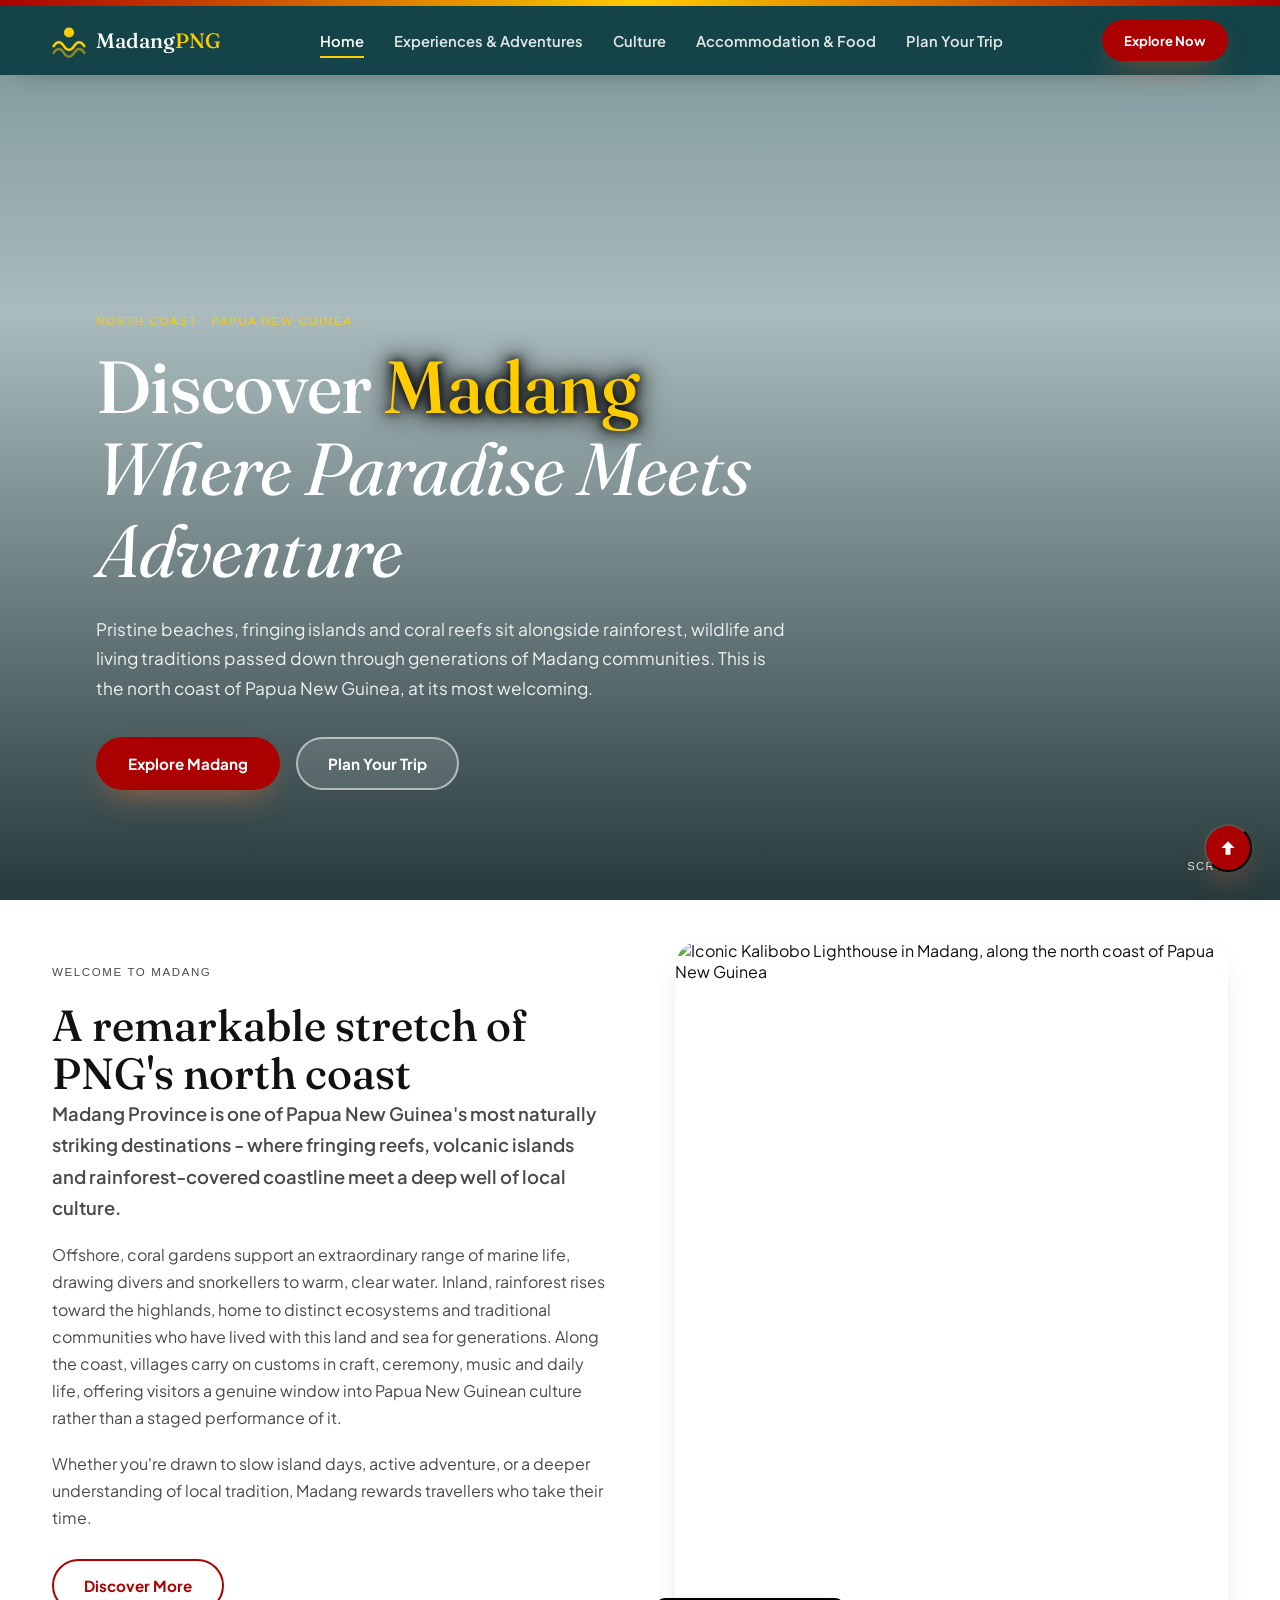
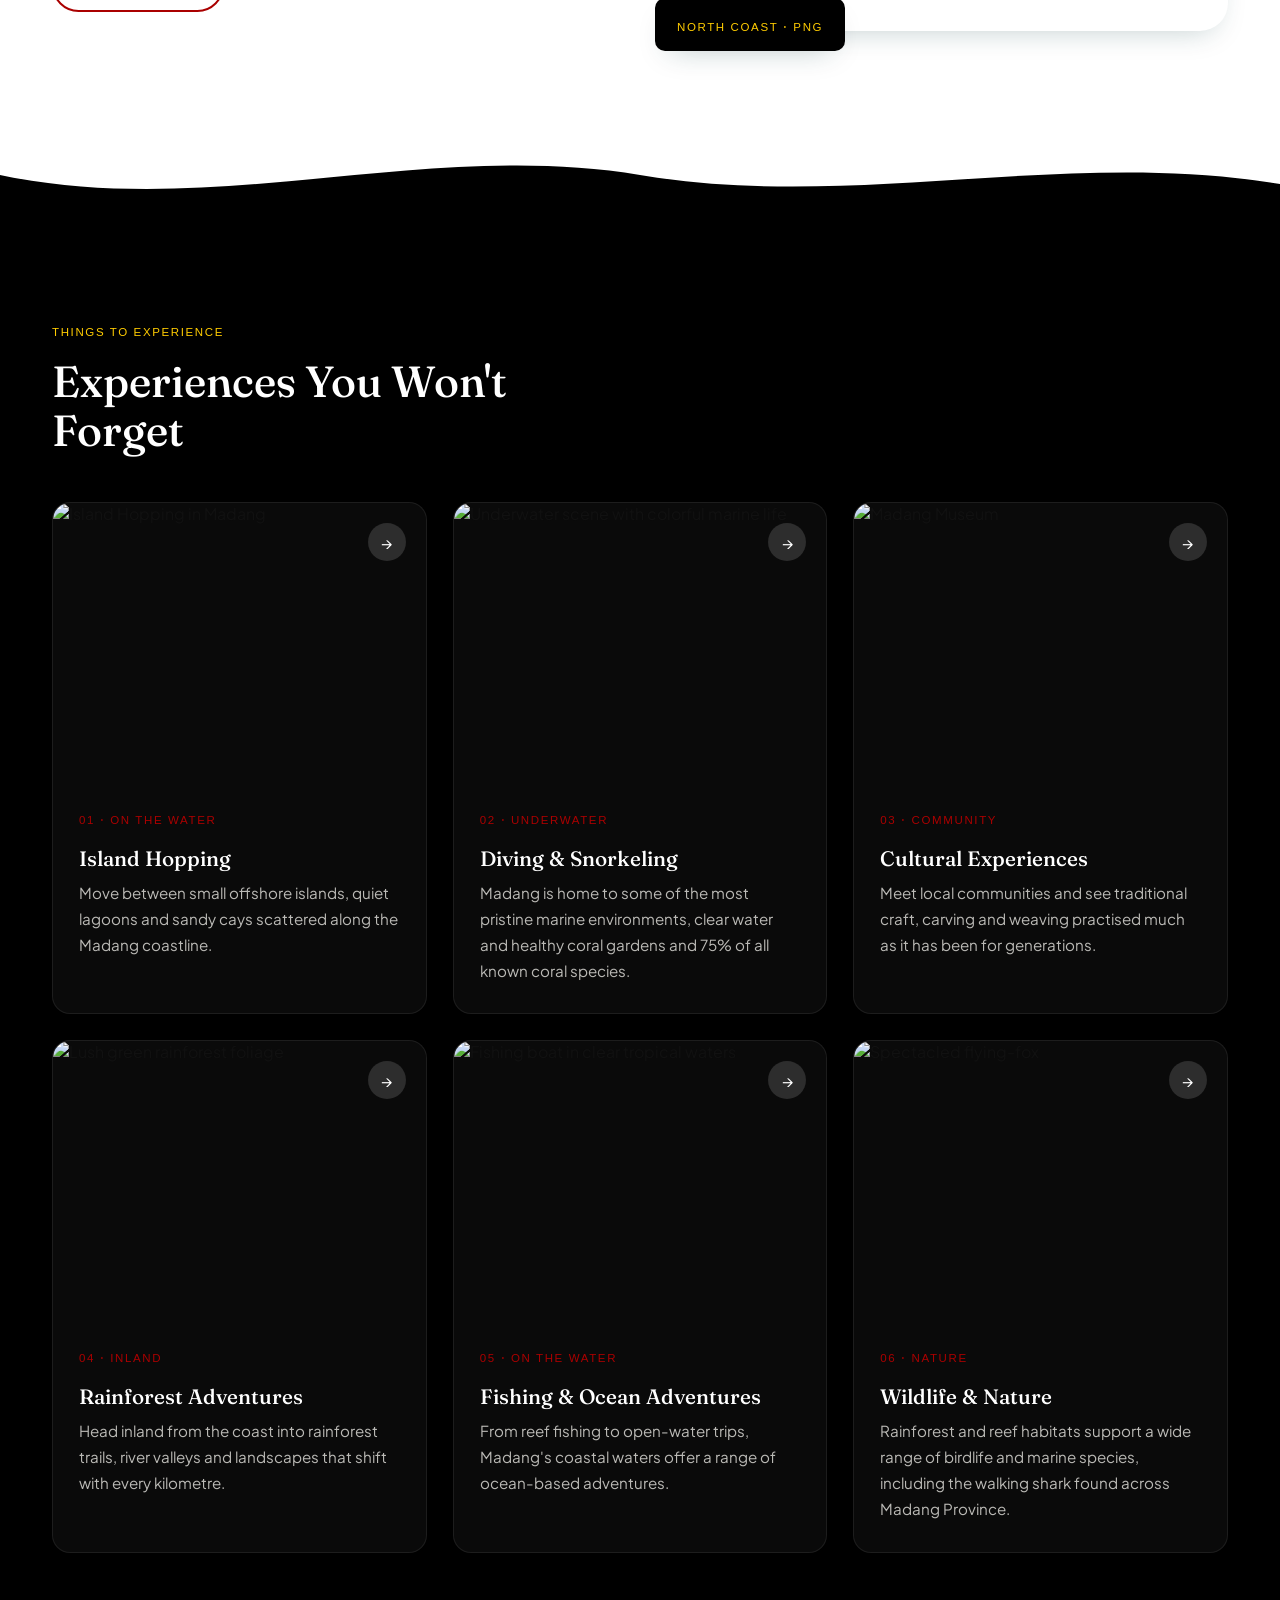
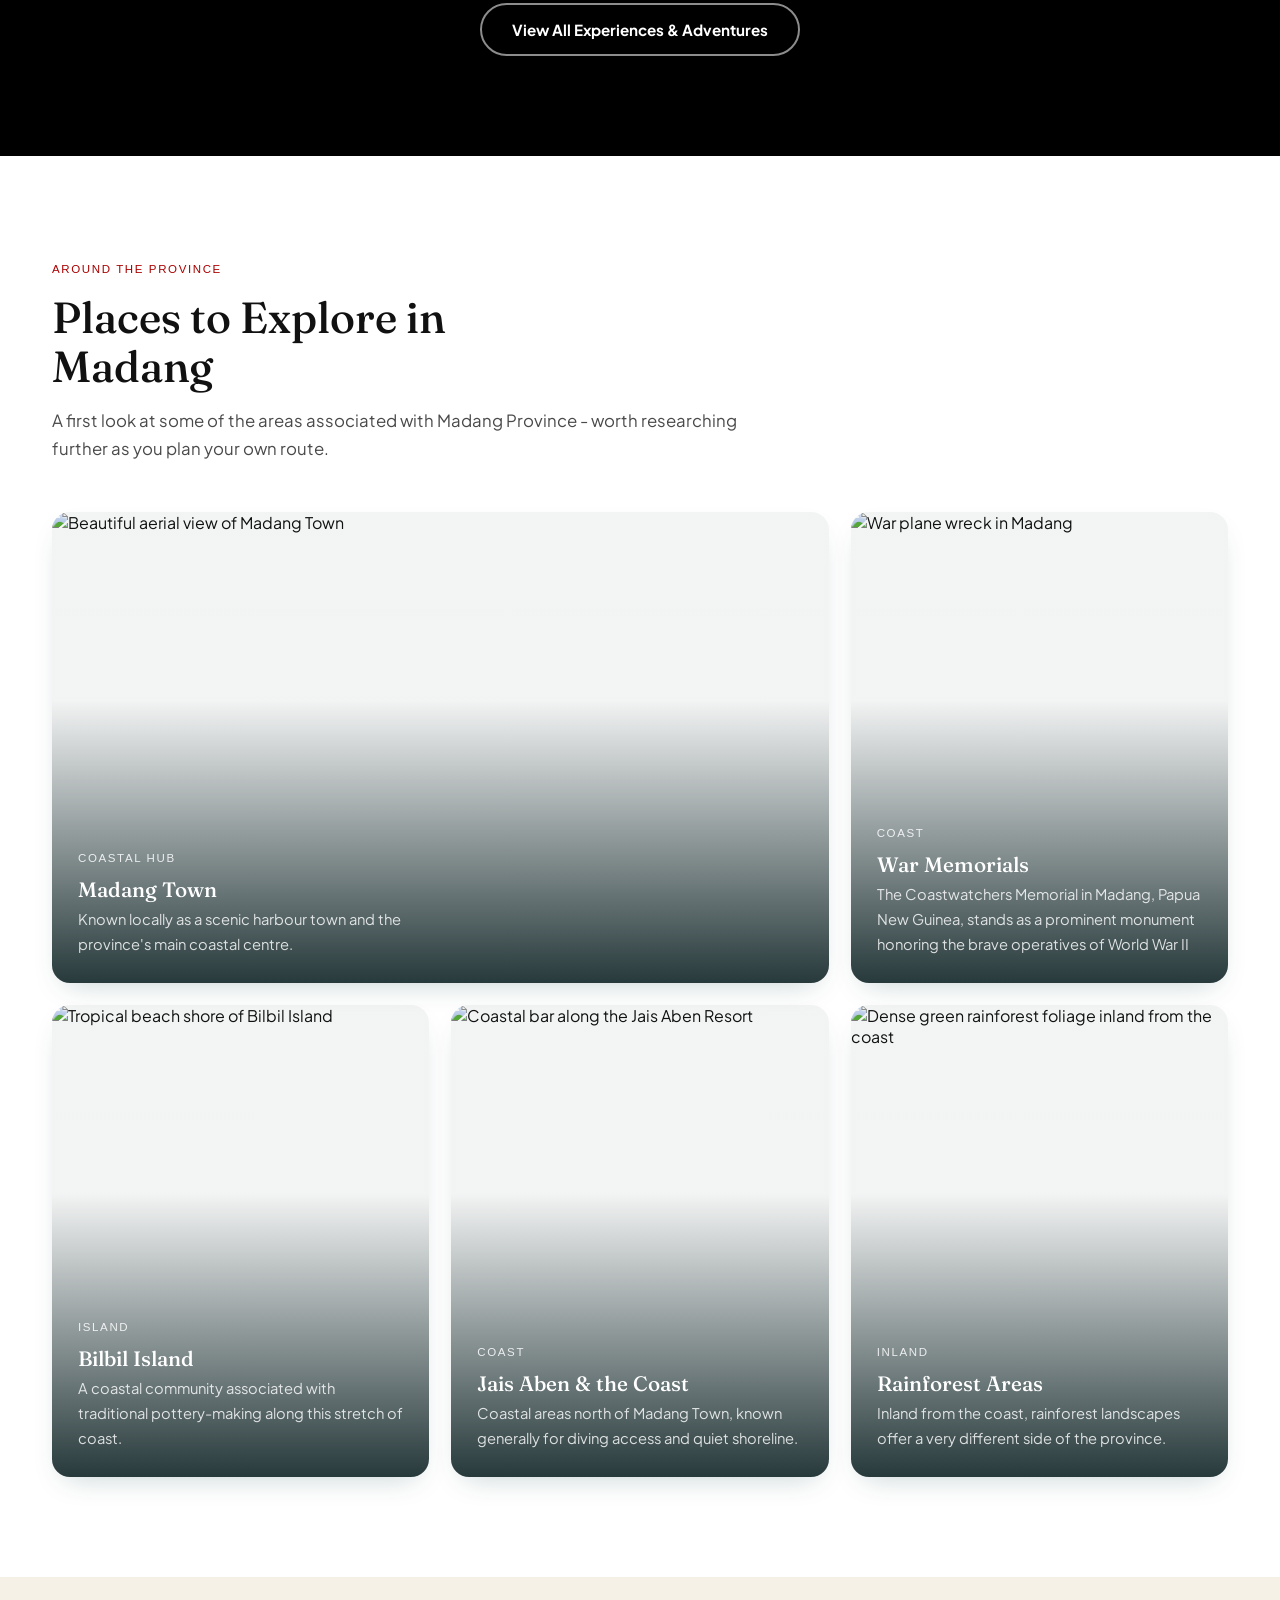
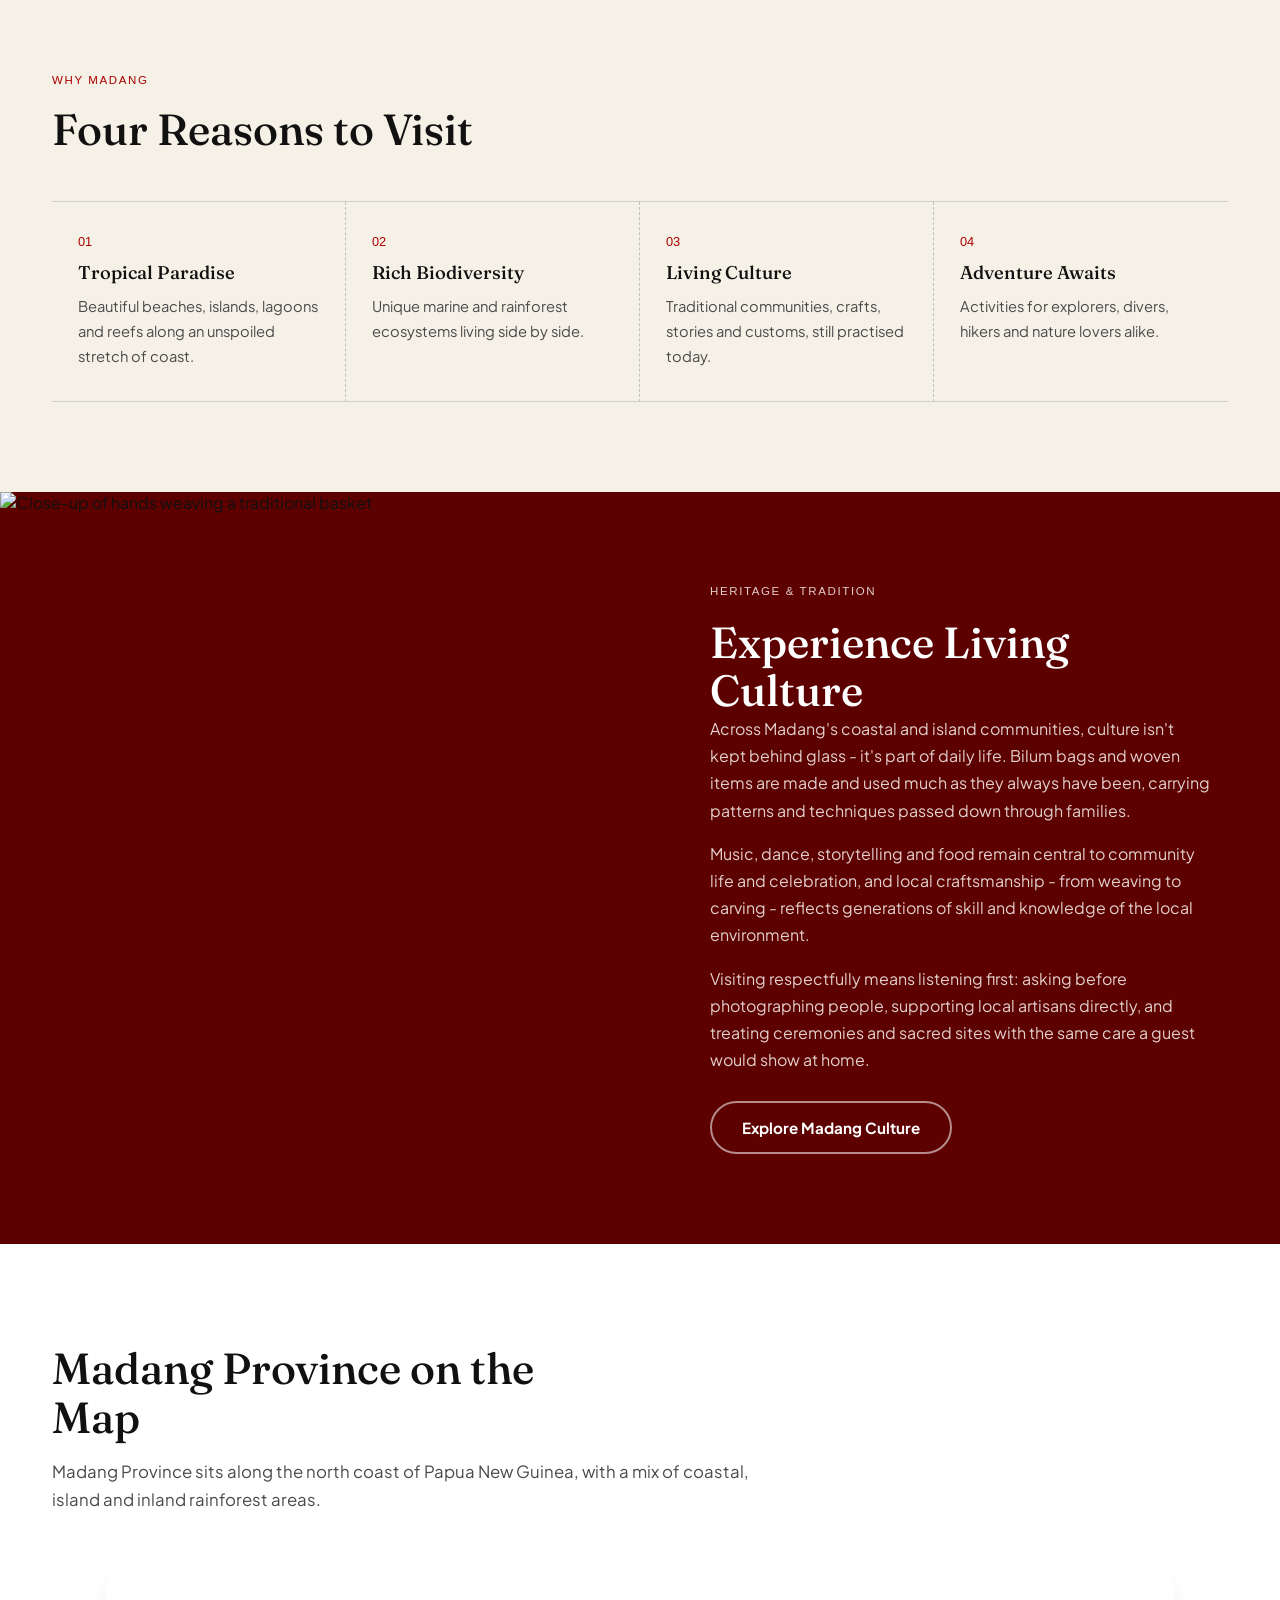
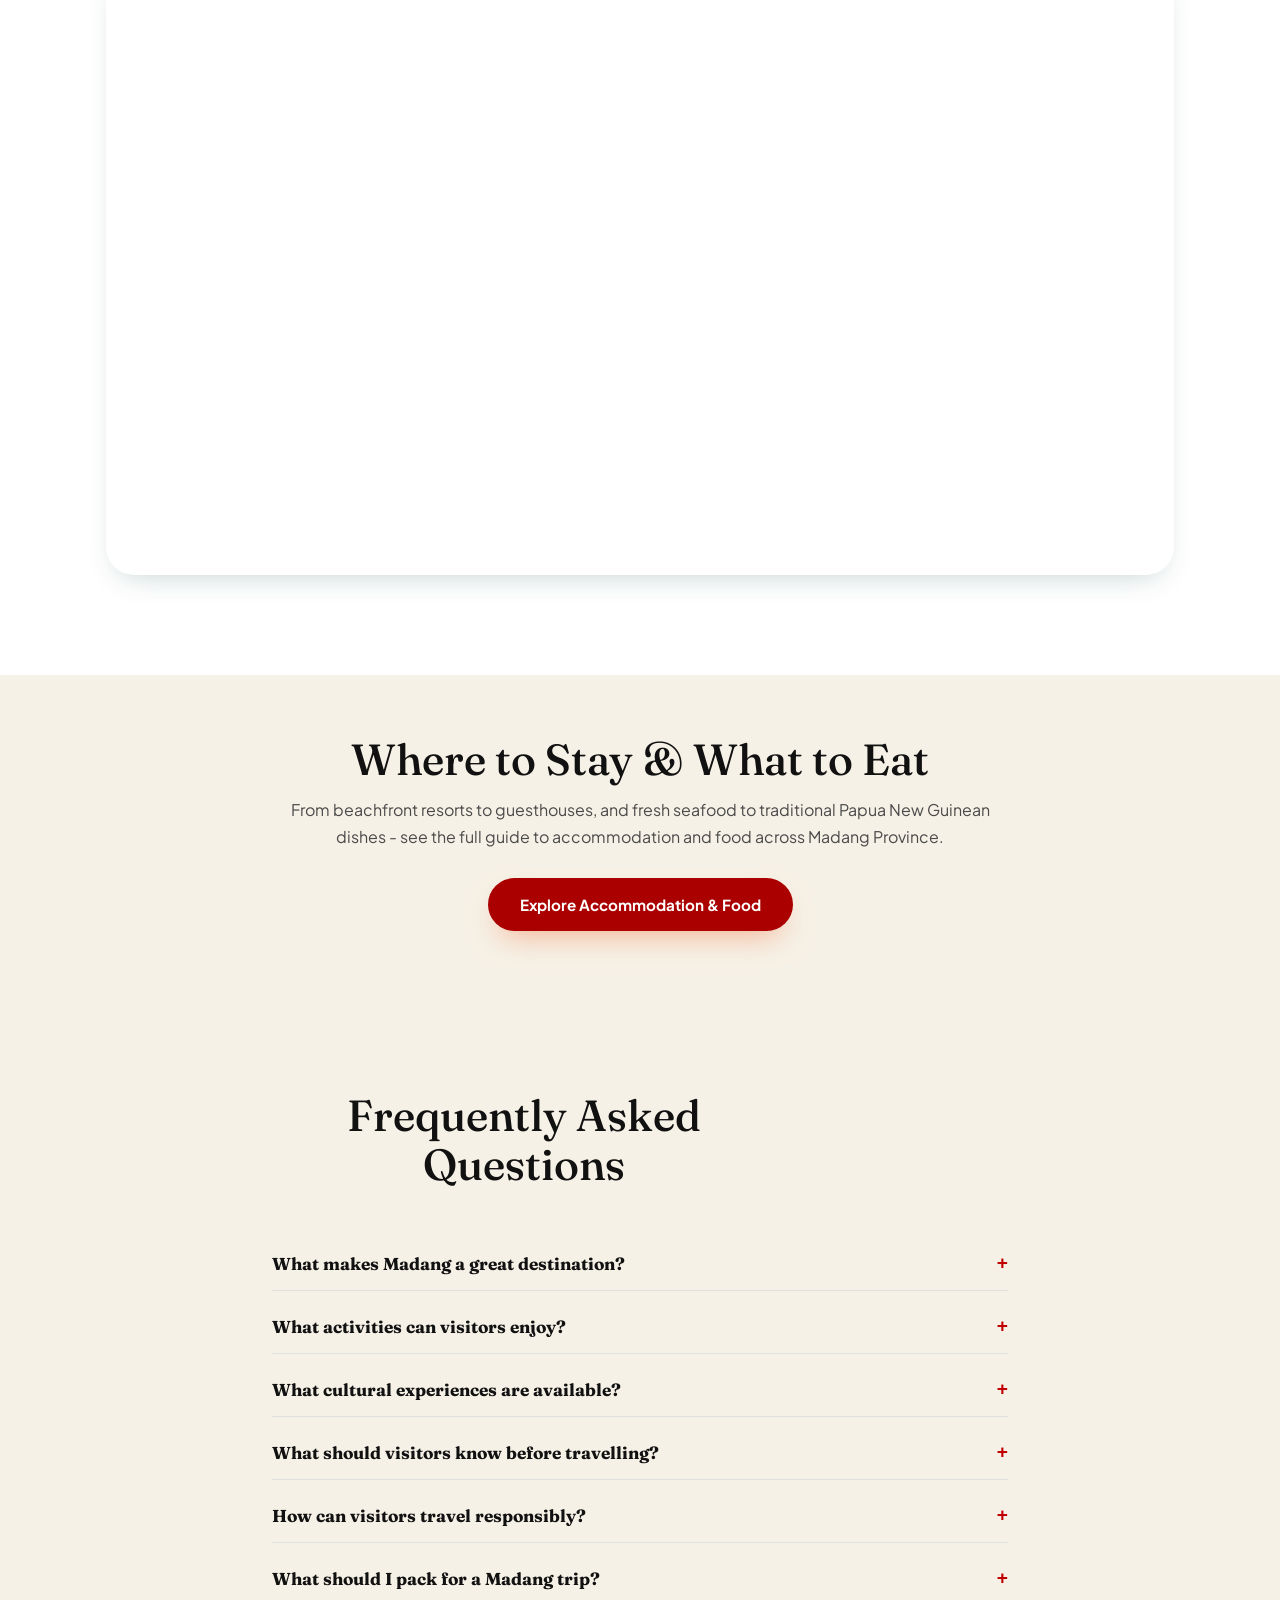
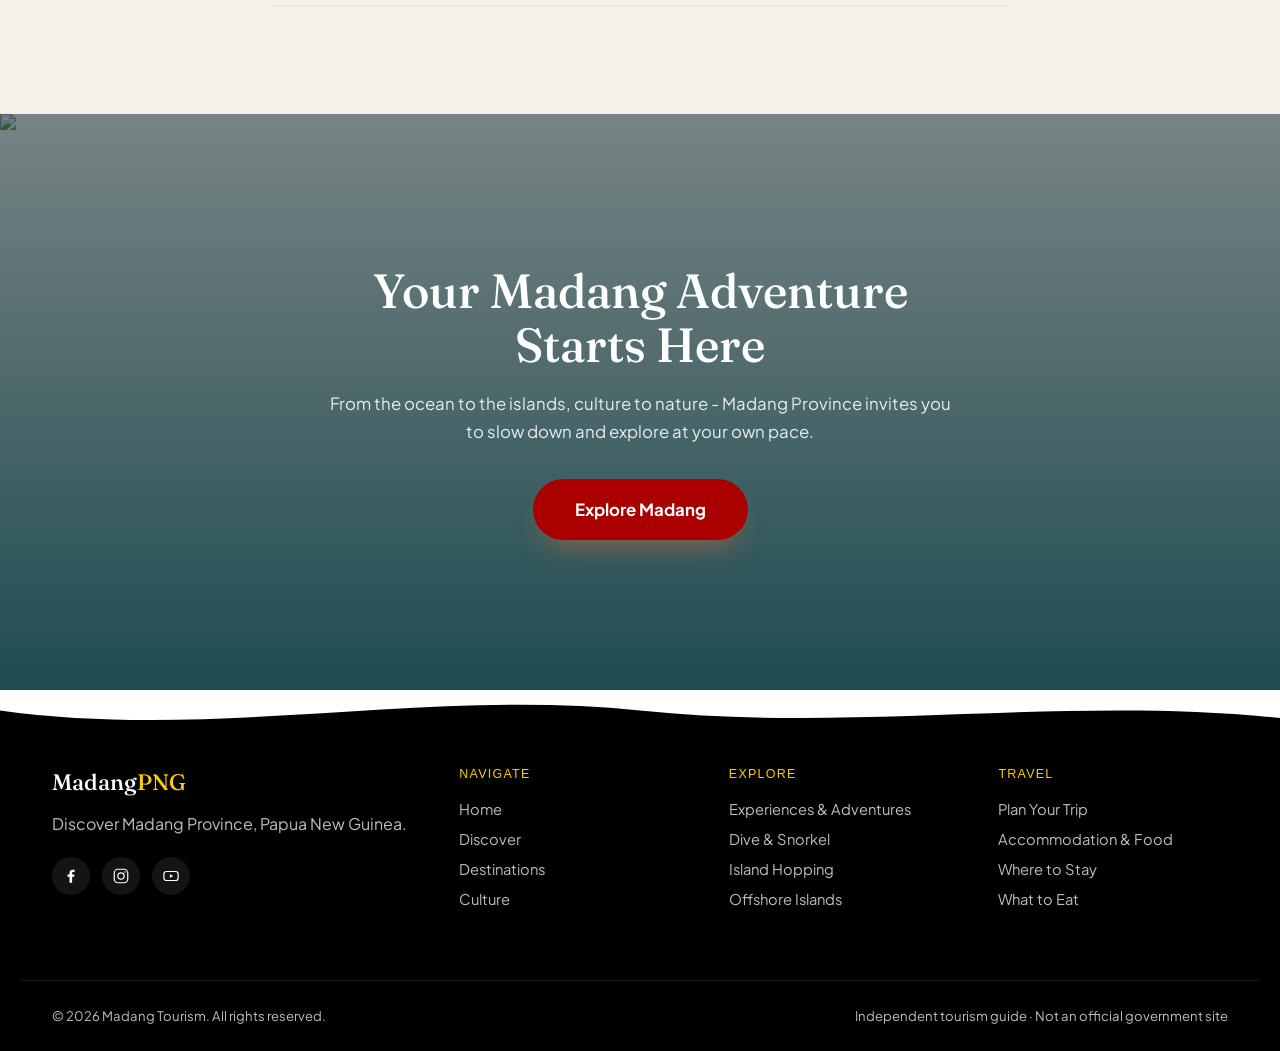
==== commit 9a77db64: "Add files via upload" ====
--- a/index.html
+++ b/index.html
@@ -1,19 +1,26 @@
 <!DOCTYPE html> <!-- Tells the browser this is an HTML5 document -->
 <html lang="en"> <!-- Root element of the page; lang="en" tells screen readers/browsers the content is in English -->
-  <head> <!-- Container for metadata that isn't displayed directly on the page -->
-    <meta charset="UTF-8"> <!-- Sets the character encoding so special characters (like &middot;) display correctly -->
-    <meta name="viewport" content="width=device-width, initial-scale=1.0"> <!-- Makes the page render at the device's width and scale correctly on mobile -->
-    <meta name="description" content="Discover Madang Province, Papua New Guinea — tropical islands, coral reefs, rainforest and living culture on the north coast."> <!-- Summary used by search engines for SEO -->
-    
-    <title>Discover Madang | Where Paradise Meets Adventure</title> <!-- Text shown in the browser tab and search results -->
-
-    <link rel="preconnect" href="https://fonts.googleapis.com"> <!-- Tells the browser to start connecting to Google Fonts early, speeding up font loading -->
-    <link rel="preconnect" href="https://fonts.gstatic.com" crossorigin> <!-- Same early-connection hint for the font file server itself -->
-    <link href="https://fonts.googleapis.com/css2?family=Fraunces:ital,opsz,wght@0,9..144,300;0,9..144,400;0,9..144,500;0,9..144,600;1,9..144,400;1,9..144,500&family=Plus+Jakarta+Sans:wght@400;500;600;700;800&family=Space+Mono:wght@400;700&display=swap" rel="stylesheet"> <!-- Loads the three Google Fonts (Fraunces, Plus Jakarta Sans, Space Mono) used across the site -->
-    <link rel="stylesheet" href="style.css"> <!-- Loads the external stylesheet that controls all visual styling -->
-  </head> <!-- Ends the head/metadata section -->
-  
-  <body data-page="home"> <!-- Start of the visible page content; data-page tells script.js this is the homepage, so it should use scroll-spy nav highlighting instead of a fixed active link -->
+<head> <!-- Container for metadata that isn't displayed directly on the page -->
+<meta charset="UTF-8"> <!-- Sets the character encoding so special characters (like &middot;) display correctly -->
+<meta name="viewport" content="width=device-width, initial-scale=1.0"> <!-- Makes the page render at the device's width and scale correctly on mobile -->
+<title>Discover Madang | Where Paradise Meets Adventure</title> <!-- Text shown in the browser tab and search results -->
+<meta name="description" content="Discover Madang Province, Papua New Guinea — tropical islands, coral reefs, rainforest and living culture on the north coast."> <!-- Summary used by search engines for SEO -->
+
+<link rel="preconnect" href="https://fonts.googleapis.com"> <!-- Tells the browser to start connecting to Google Fonts early, speeding up font loading -->
+<link rel="preconnect" href="https://fonts.gstatic.com" crossorigin> <!-- Same early-connection hint for the font file server itself -->
+<link href="https://fonts.googleapis.com/css2?family=Fraunces:ital,opsz,wght@0,9..144,300;0,9..144,400;0,9..144,500;0,9..144,600;1,9..144,400;1,9..144,500&family=Plus+Jakarta+Sans:wght@400;500;600;700;800&family=Space+Mono:wght@400;700&display=swap" rel="stylesheet"> <!-- Loads the three Google Fonts (Fraunces, Plus Jakarta Sans, Space Mono) used across the site -->
+
+<link rel="stylesheet" href="style.css"> <!-- Loads the external stylesheet that controls all visual styling -->
+</head> <!-- Ends the head/metadata section -->
+<body data-page="home"> <!-- Start of the visible page content; data-page tells script.js this is the homepage, so it should use scroll-spy nav highlighting instead of a fixed active link -->
+
+<!-- Tide line - signature scroll progress indicator -->
+<div class="tide-line" aria-hidden="true"> <!-- Fixed strip at the top of the page; aria-hidden hides it from screen readers since it's decorative -->
+  <svg viewBox="0 0 1200 24" preserveAspectRatio="none" class="tide-line__wave"> <!-- SVG canvas for a wave shape (currently unused visually, kept for future styling) -->
+    <path d="M0,12 C150,22 250,2 400,12 C550,22 650,2 800,12 C950,22 1050,2 1200,12 L1200,24 L0,24 Z"></path> <!-- Defines the wavy line shape using SVG path commands -->
+  </svg> <!-- Closes the SVG element -->
+  <div class="tide-line__fill" id="tideFill"></div> <!-- Empty div whose width JavaScript fills in as the user scrolls, like a rising tide -->
+</div> <!-- Closes the tide-line container -->
 
 <!-- Skip link -->
 <a href="#main" class="skip-link">Skip to content</a> <!-- Accessibility link letting keyboard users jump straight past the nav to the main content -->
@@ -31,10 +38,9 @@
     <nav class="nav__links" id="navLinks" aria-label="Primary"> <!-- The list of navigation links; id lets JS open/close it on mobile -->
       <a href="#home" class="nav__link" data-page="home">Home</a> <!-- Link to the hero/home section; data-page marks it for the site-wide active-link logic -->
       <a href="experiences.html" class="nav__link" data-page="experiences">Experiences &amp; Adventures</a> <!-- Links to the dedicated Experiences & Adventures page -->
-      <a href="#destinations" class="nav__link">Destinations</a> <!-- Link to the Destinations section on this page -->
-      <a href="#culture" class="nav__link">Culture</a> <!-- Link to the Culture section on this page -->
+      <a href="culture.html" class="nav__link" data-page="culture">Culture</a> <!-- Link to the Culture section on this page -->
       <a href="accommodation.html" class="nav__link" data-page="accommodation">Accommodation &amp; Food</a> <!-- Links to the dedicated Accommodation & Food page -->
-      <a href="#plan" class="nav__link">Plan Your Trip</a> <!-- Link to the Plan Your Trip section on this page -->
+      <a href="#plan" class="nav__link" data-page="plan">Plan Your Trip</a> <!-- Link to the Plan Your Trip section on this page -->
     </nav> <!-- Closes the navigation links list -->
 
     <div class="nav__actions"> <!-- Wrapper for the right-hand side nav controls (button + burger) -->
@@ -49,15 +55,11 @@
 <main id="main"> <!-- Landmark wrapping all main page content; target of the skip link -->
 
   <!-- ============ HERO ============ -->
-  <section class="hero" id="home"> <!-- Full-screen hero section; id="home" is the nav target -->
-    <div class="hero__media"> <!-- Wrapper that holds the background image and overlay -->
-      <img src="https://images.unsplash.com/photo-1544551763-46a013bb70d5?auto=format&fit=crop&w=1920&q=80" alt="Image of scuba diver diving in coral waters." loading="eager"> <!-- Hero background photo; loading="eager" because it's above the fold and should load immediately -->
-      <div class="hero__overlay"></div> <!-- Empty div styled in CSS as a dark gradient so the white text stays readable over the photo -->
-    </div> <!-- Closes hero media wrapper -->
+  <section class="hero0" id="home"> <!-- Full-screen hero section; id="home" is the nav target -->
 
     <div class="hero__content"> <!-- Wrapper for the hero text and buttons, sits above the image via z-index -->
       <p class="eyebrow eyebrow--light">north coast &middot; papua new guinea</p> <!-- Small uppercase label above the headline -->
-      <h1 class="hero__title">Discover Madang<br><em>Where Paradise Meets Adventure</em></h1> <!-- Main page headline; <br> forces a line break, <em> italicizes the tagline -->
+      <h1 class="hero__title">Discover <span class="madang">Madang</span><br><em>Where Paradise Meets Adventure</em></h1> <!-- Main page headline; <br> forces a line break, <em> italicizes the tagline -->
       <p class="hero__desc">Pristine beaches, fringing islands and coral reefs sit alongside rainforest, wildlife and living traditions passed down through generations of Madang communities. This is the north coast of Papua New Guinea, at its most welcoming.</p> <!-- Supporting paragraph describing Madang -->
       <div class="hero__actions"> <!-- Wrapper that lays the two hero buttons out side by side -->
         <a href="#discover" class="btn btn--coral">Explore Madang</a> <!-- Primary button scrolling to the About/Discover section -->
@@ -77,7 +79,7 @@
       <div class="about__text"> <!-- Left column: all the text content -->
         <p class="eyebrow">welcome to madang</p> <!-- Small uppercase label above the heading -->
         <h2 class="section-title">A remarkable stretch of PNG's north coast</h2> <!-- Section heading -->
-        <p class="about__lead">Madang Province is one of Papua New Guinea's most naturally striking destinations — where fringing reefs, volcanic islands and rainforest-covered coastline meet a deep well of local culture.</p> <!-- Bold lead paragraph -->
+        <p class="about__lead">Madang Province is one of Papua New Guinea's most naturally striking destinations - where fringing reefs, volcanic islands and rainforest-covered coastline meet a deep well of local culture.</p> <!-- Bold lead paragraph -->
         <p>Offshore, coral gardens support an extraordinary range of marine life, drawing divers and snorkellers to warm, clear water. Inland, rainforest rises toward the highlands, home to distinct ecosystems and traditional communities who have lived with this land and sea for generations. Along the coast, villages carry on customs in craft, ceremony, music and daily life, offering visitors a genuine window into Papua New Guinean culture rather than a staged performance of it.</p> <!-- First supporting paragraph -->
         <p>Whether you're drawn to slow island days, active adventure, or a deeper understanding of local tradition, Madang rewards travellers who take their time.</p> <!-- Second supporting paragraph -->
         <a href="#experiences" class="btn btn--outline">Discover More</a> <!-- Button linking down to the Experiences section -->
@@ -87,7 +89,7 @@
 
         <img src="https://dynamic-media-cdn.tripadvisor.com/media/daodao/photo-o/17/3b/36/39/coastwatchers-memorial.jpg?w=1400&h=-1&s=1" alt="Iconic Kalibobo Lighthouse in Madang, along the north coast of Papua New Guinea" loading="lazy"> <!-- Featured photo; loading="lazy" defers loading until it's near the viewport -->
         <div class="about__media-tag"> <!-- Small badge overlapping the bottom-left corner of the image -->
-          <span class="eyebrow eyebrow--mono">north coast · PNG</span> <!-- Label text inside the badge -->
+          <span class="eyebrow eyebrow--mono">north coast &#8901; PNG</span> <!-- Label text inside the badge -->
         </div> <!-- Closes the media tag badge -->
       </div> <!-- Closes about media column -->
     </div> <!-- Closes about grid container -->
@@ -107,10 +109,10 @@
 
         <article class="exp-card"> <!-- Card 1: Island Hopping -->
           <div class="exp-card__media"> <!-- Wrapper that crops/sizes the card image -->
-            <img src="https://images.trvl-media.com/place/2200/8434f81c-63f8-4d87-891b-596296224a2b.jpg?auto=compress&cs=tinysrgb&w=1000" alt="Aerial view of snorkling along an island" loading="lazy"> <!-- Card photo, lazy-loaded since it's below the fold -->
+            <img src="https://images.trvl-media.com/place/2200/be9d5ca0-9052-4f88-b1ac-1c76c188403d.jpg" alt="Island Hopping in Madang" loading="lazy"> <!-- Card photo, lazy-loaded since it's below the fold -->
           </div> <!-- Closes media wrapper -->
           <div class="exp-card__body"> <!-- Text content area of the card -->
-            <span class="eyebrow eyebrow--mono">01 · on the water</span> <!-- Numbered category label -->
+            <span class="eyebrow eyebrow--mono">01 &#8901; on the water</span> <!-- Numbered category label -->
             <h3>Island Hopping</h3> <!-- Card title -->
             <p>Move between small offshore islands, quiet lagoons and sandy cays scattered along the Madang coastline.</p> <!-- Card description -->
           </div> <!-- Closes card body -->
@@ -119,22 +121,22 @@
 
         <article class="exp-card"> <!-- Card 2: Diving & Snorkeling -->
           <div class="exp-card__media"> <!-- Image wrapper -->
-            <img src="https://images.pexels.com/photos/3100361/pexels-photo-3100361.jpeg?auto=compress&cs=tinysrgb&w=1000" alt="Vibrant coral reef with colourful fish underwater" loading="lazy"> <!-- Card photo -->
+            <img src="https://lh3.googleusercontent.com/gps-cs-s/AHRPTWmEcXAYpQxbUg_730affrQJc3ae3xiDEqrg6l5M20WpzN1XZXpjrVy1QL2ELFBm_cMHoaMwFfMI6eFGCDkWPEe9BV0QXRZ-fGgzlfDkFj4wrk9VCa4zB5_O_2vBl3DN58K61eVG=s680-w680-h510-rw" alt="Underwater scene with colorful marine life" loading="lazy"> <!-- Card photo -->
           </div> <!-- Closes media wrapper -->
           <div class="exp-card__body"> <!-- Text content area -->
-            <span class="eyebrow eyebrow--mono">02 · underwater</span> <!-- Numbered category label -->
+            <span class="eyebrow eyebrow--mono">02 &#8901; underwater</span> <!-- Numbered category label -->
             <h3>Diving &amp; Snorkeling</h3> <!-- Card title -->
-            <p>Warm, clear water and healthy coral gardens make Madang a long-standing destination for divers and snorkellers.</p> <!-- Card description -->
+            <p>Madang is home to some of the most pristine marine environments, clear water and healthy coral gardens and 75% of all known coral species.</p> <!-- Card description -->
           </div> <!-- Closes card body -->
           <span class="exp-card__arrow" aria-hidden="true">&rarr;</span> <!-- Decorative arrow icon -->
         </article> <!-- Closes card 2 -->
 
         <article class="exp-card"> <!-- Card 3: Cultural Experiences -->
           <div class="exp-card__media"> <!-- Image wrapper -->
-            <img src="https://images.trvl-media.com/place/2200/9c62623a-3e90-42ce-a5d0-fafba3432986.jpg" alt="Close-up of girl in traditional attire" loading="lazy"> <!-- Card photo -->
+            <img src="https://www.bambootravel.co.uk/files/img_cache/54789/1400__1526562200_Madang-Museum.jpg?1526562445" alt="Madang Museum" loading="lazy"> <!-- Card photo -->
           </div> <!-- Closes media wrapper -->
           <div class="exp-card__body"> <!-- Text content area -->
-            <span class="eyebrow eyebrow--mono">03 · community</span> <!-- Numbered category label -->
+            <span class="eyebrow eyebrow--mono">03 &#8901; community</span> <!-- Numbered category label -->
             <h3>Cultural Experiences</h3> <!-- Card title -->
             <p>Meet local communities and see traditional craft, carving and weaving practised much as it has been for generations.</p> <!-- Card description -->
           </div> <!-- Closes card body -->
@@ -146,7 +148,7 @@
             <img src="https://images.pexels.com/photos/28769443/pexels-photo-28769443.jpeg?auto=compress&cs=tinysrgb&w=1000" alt="Lush green rainforest foliage" loading="lazy"> <!-- Card photo -->
           </div> <!-- Closes media wrapper -->
           <div class="exp-card__body"> <!-- Text content area -->
-            <span class="eyebrow eyebrow--mono">04 · inland</span> <!-- Numbered category label -->
+            <span class="eyebrow eyebrow--mono">04 &#8901; inland</span> <!-- Numbered category label -->
             <h3>Rainforest Adventures</h3> <!-- Card title -->
             <p>Head inland from the coast into rainforest trails, river valleys and landscapes that shift with every kilometre.</p> <!-- Card description -->
           </div> <!-- Closes card body -->
@@ -158,7 +160,7 @@
             <img src="https://papuanewguinea.travel/wp-content/uploads/2023/10/sport-fisher_sportfishing-png_papua-new-guinea_2_0-1024x683.jpg?auto=compress&cs=tinysrgb&w=1000" alt="Fishing boat in clear tropical waters" loading="lazy"> <!-- Card photo -->
           </div> <!-- Closes media wrapper -->
           <div class="exp-card__body"> <!-- Text content area -->
-            <span class="eyebrow eyebrow--mono">05 · on the water</span> <!-- Numbered category label -->
+            <span class="eyebrow eyebrow--mono">05 &#8901; on the water</span> <!-- Numbered category label -->
             <h3>Fishing &amp; Ocean Adventures</h3> <!-- Card title -->
             <p>From reef fishing to open-water trips, Madang's coastal waters offer a range of ocean-based adventures.</p> <!-- Card description -->
           </div> <!-- Closes card body -->
@@ -170,9 +172,9 @@
             <img src="https://images.theconversation.com/files/343629/original/file-20200624-132410-mtns55.jpg?ixlib=rb-4.1.1&q=45&auto=format&w=1000&fit=clip" alt="Spectacled flying-fox" loading="lazy"> <!-- Card photo -->
           </div> <!-- Closes media wrapper -->
           <div class="exp-card__body"> <!-- Text content area -->
-            <span class="eyebrow eyebrow--mono">06 · nature</span> <!-- Numbered category label -->
+            <span class="eyebrow eyebrow--mono">06 &#8901; nature</span> <!-- Numbered category label -->
             <h3>Wildlife &amp; Nature</h3> <!-- Card title -->
-            <p>Rainforest and reef habitats support a wide range of birdlife and marine species found across Madang Province.</p> <!-- Card description -->
+            <p>Rainforest and reef habitats support a wide range of birdlife and marine species, including the walking shark found across Madang Province.</p> <!-- Card description -->
           </div> <!-- Closes card body -->
           <span class="exp-card__arrow" aria-hidden="true">&rarr;</span> <!-- Decorative arrow icon -->
         </article> <!-- Closes card 6 -->
@@ -190,7 +192,7 @@
       <div class="section-head"> <!-- Heading block for this section -->
         <p class="eyebrow">around the province</p> <!-- Small uppercase label -->
         <h2 class="section-title">Places to Explore in Madang</h2> <!-- Section heading -->
-        <p class="section-lead">A first look at some of the areas associated with Madang Province — worth researching further as you plan your own route.</p> <!-- Explanatory lead paragraph, sets honest expectations -->
+        <p class="section-lead">A first look at some of the areas associated with Madang Province - worth researching further as you plan your own route.</p> <!-- Explanatory lead paragraph, sets honest expectations -->
       </div> <!-- Closes section head -->
 
       <div class="dest-grid"> <!-- CSS grid laying out the destination cards -->
@@ -205,7 +207,7 @@
         </article> <!-- Closes Madang Town card -->
 
         <article class="dest-card"> <!-- Second card: War memorial card -->
-          <img src="https://madfornewsblog.wordpress.com/wp-content/uploads/2019/04/anzac.jpg?w=816" loading="lazy"> <!-- Background photo -->
+          <img src="https://www.bambootravel.co.uk/files/img_cache/54793/1400__1526562200_Madang-WW2planewreck.jpg?1526562445" alt="War plane wreck in Madang" loading="lazy"> <!-- Background photo -->
           <div class="dest-card__overlay"> <!-- Text overlay -->
             <span class="eyebrow eyebrow--mono eyebrow--light">coast</span> <!-- Category label -->
             <h3>War Memorials</h3> <!-- Destination name -->
@@ -244,7 +246,7 @@
     </div> <!-- Closes container -->
   </section> <!-- Closes Destinations section -->
 
-  <!-- ============ WHY MADANG — DIVE LOG STATS ============ -->
+  <!-- ============ WHY MADANG - DIVE LOG STATS ============ -->
   <section class="why reveal"> <!-- "Why Madang" section on a sandy background -->
     <div class="container"> <!-- Centers content -->
       <div class="section-head"> <!-- Heading block -->
@@ -285,20 +287,17 @@
     <div class="culture__content"> <!-- Right/second column: the text -->
       <p class="eyebrow eyebrow--mono">heritage &amp; tradition</p> <!-- Small uppercase label -->
       <h2 class="section-title">Experience Living Culture</h2> <!-- Section heading -->
-      <p>Across Madang's coastal and island communities, culture isn't kept behind glass — it's part of daily life. Bilum bags and woven items are made and used much as they always have been, carrying patterns and techniques passed down through families.</p> <!-- First paragraph -->
-      <p>Music, dance, storytelling and food remain central to community life and celebration, and local craftsmanship — from weaving to carving — reflects generations of skill and knowledge of the local environment.</p> <!-- Second paragraph -->
+      <p>Across Madang's coastal and island communities, culture isn't kept behind glass - it's part of daily life. Bilum bags and woven items are made and used much as they always have been, carrying patterns and techniques passed down through families.</p> <!-- First paragraph -->
+      <p>Music, dance, storytelling and food remain central to community life and celebration, and local craftsmanship - from weaving to carving - reflects generations of skill and knowledge of the local environment.</p> <!-- Second paragraph -->
       <p>Visiting respectfully means listening first: asking before photographing people, supporting local artisans directly, and treating ceremonies and sacred sites with the same care a guest would show at home.</p> <!-- Third paragraph, on respectful tourism -->
-      <a href="#plan" class="btn btn--outline btn--outline-light">Explore Madang Culture</a> <!-- Call-to-action button linking to the Plan section -->
+      <a href="culture.html" class="btn btn--outline btn--outline-light">Explore Madang Culture</a> <!-- Call-to-action button linking to the Plan section -->
     </div> <!-- Closes culture content column -->
   </section> <!-- Closes Culture section -->
-
-  <br> <!-- Extra spacing before the map section -->
 
   <!-- ============ MAP OF MADANG PROVINCE ============ -->
   <section class="google_maps" id="map"> <!-- Google Maps embed section -->
     <div class="container"> <!-- Centers content -->
       <div class="section-head"> <!-- Heading block -->
-        <p class="eyebrow">where it is</p> <!-- Small uppercase label -->
         <h2 class="section-title">Madang Province on the Map</h2> <!-- Section heading -->
         <p class="section-lead">Madang Province sits along the north coast of Papua New Guinea, with a mix of coastal, island and inland rainforest areas.</p> <!-- Explanatory lead paragraph -->
       </div> <!-- Closes heading block -->
@@ -308,61 +307,11 @@
     </div>
   </section>
 
-  <!-- ============ PLAN YOUR TRIP ============ -->
-  <section class="plan reveal" id="plan"> <!-- Plan Your Trip section -->
-    <div class="container"> <!-- Centers content -->
-      <div class="section-head"> <!-- Heading block -->
-        <p class="eyebrow">practical planning</p> <!-- Small uppercase label -->
-        <h2 class="section-title">Plan Your Madang Adventure</h2> <!-- Section heading -->
-        <p class="section-lead">A starting point for your own research — details like flights, accommodation and permits change often, so confirm specifics with airlines, accommodation providers and local operators before you travel.</p> <!-- Honest disclaimer paragraph -->
-      </div> <!-- Closes heading block -->
-
-      <div class="plan-grid" id="planGrid"> <!-- Grid of six clickable planning cards; id referenced by JS -->
-        <button class="plan-card" data-plan="getting-there" aria-expanded="false"> <!-- Card 1 button; data-plan is the key JS uses to look up its detail text -->
-          <span class="plan-card__icon" aria-hidden="true">✈</span> <!-- Emoji icon representing air travel -->
-          <h3>Getting There</h3> <!-- Card title -->
-          <p>Madang is generally reached by domestic flight, with onward road and boat options locally.</p> <!-- Card summary text -->
-        </button> <!-- Closes card 1 -->
-        <button class="plan-card" data-plan="where-to-stay" aria-expanded="false"> <!-- Card 2 button -->
-          <span class="plan-card__icon" aria-hidden="true">🏝</span> <!-- Emoji icon representing accommodation -->
-          <h3>Where to Stay</h3> <!-- Card title -->
-          <p>Options range from beachfront resorts to smaller guesthouses and island lodges.</p> <!-- Card summary text -->
-        </button> <!-- Closes card 2 -->
-        <button class="plan-card" data-plan="things-to-do" aria-expanded="false"> <!-- Card 3 button -->
-          <span class="plan-card__icon" aria-hidden="true">🤿</span> <!-- Emoji icon representing activities -->
-          <h3>Things to Do</h3> <!-- Card title -->
-          <p>Diving, island hopping, cultural visits and rainforest trips can usually be arranged locally.</p> <!-- Card summary text -->
-        </button> <!-- Closes card 3 -->
-        <button class="plan-card" data-plan="best-time" aria-expanded="false"> <!-- Card 4 button -->
-          <span class="plan-card__icon" aria-hidden="true">☀</span> <!-- Emoji icon representing climate/season -->
-          <h3>Best Time to Visit</h3> <!-- Card title -->
-          <p>PNG has a tropical climate year-round; check current seasonal conditions before booking.</p> <!-- Card summary text -->
-        </button> <!-- Closes card 4 -->
-        <button class="plan-card" data-plan="local-experiences" aria-expanded="false"> <!-- Card 5 button -->
-          <span class="plan-card__icon" aria-hidden="true">🎭</span> <!-- Emoji icon representing culture/experiences -->
-          <h3>Local Experiences</h3> <!-- Card title -->
-          <p>Community-run tours and homestays offer a closer look at local life and culture.</p> <!-- Card summary text -->
-        </button> <!-- Closes card 5 -->
-        <button class="plan-card" data-plan="travel-tips" aria-expanded="false"> <!-- Card 6 button -->
-          <span class="plan-card__icon" aria-hidden="true">🧭</span> <!-- Emoji icon representing general travel tips -->
-          <h3>Travel Tips</h3> <!-- Card title -->
-          <p>Check current entry requirements, travel advisories and health guidance before departure.</p> <!-- Card summary text -->
-        </button> <!-- Closes card 6 -->
-      </div> <!-- Closes plan grid -->
-
-      <div class="plan-detail" id="planDetail" hidden></div> <!-- Empty panel that JS fills with expanded detail text when a plan card is clicked; hidden by default -->
-
-      <div class="plan-cta"> <!-- Wrapper to center the final call-to-action button -->
-        <a href="#" class="btn btn--coral">Start Planning</a> <!-- Placeholder CTA button (no real destination yet, so href="#") -->
-      </div> <!-- Closes plan CTA wrapper -->
-    </div> <!-- Closes container -->
-  </section> <!-- Closes Plan Your Trip section -->
-
   <!-- ============ CROSS-LINK: ACCOMMODATION & FOOD ============ -->
-  <section class="page-link-banner reveal"> <!-- Short banner pointing visitors to the dedicated Accommodation & Food page -->
+  <section class="page-link-banner reveal" id="plan"> <!-- Short banner pointing visitors to the dedicated Accommodation & Food page -->
     <div class="container"> <!-- Centers the banner content -->
       <h2 class="section-title">Where to Stay &amp; What to Eat</h2> <!-- Banner heading -->
-      <p>From beachfront resorts to guesthouses, and fresh seafood to traditional Papua New Guinean dishes — see the full guide to accommodation and food across Madang Province.</p> <!-- Banner supporting text -->
+      <p>From beachfront resorts to guesthouses, and fresh seafood to traditional Papua New Guinean dishes - see the full guide to accommodation and food across Madang Province.</p> <!-- Banner supporting text -->
       <div class="btn-row"> <!-- Wrapper that centers the CTA button -->
         <a href="accommodation.html" class="btn btn--coral">Explore Accommodation &amp; Food</a> <!-- Links to the new page -->
       </div> <!-- Closes button wrapper -->
@@ -370,100 +319,88 @@
   </section> <!-- Closes cross-link banner -->
 
   <!-- ============ FAQ ============ -->
-  <section class="faq reveal"> <!-- FAQ section on a sandy background -->
-    <div class="container container--narrow"> <!-- Narrower container so the FAQ text column isn't too wide to read comfortably -->
-      <div class="section-head section-head--center"> <!-- Centered heading block -->
-        <p class="eyebrow">good to know</p> <!-- Small uppercase label -->
-        <h2 class="section-title">Frequently Asked Questions</h2> <!-- Section heading -->
-      </div> <!-- Closes heading block -->
-
-      <div class="accordion" id="faqAccordion"> <!-- Wrapper for all FAQ items; id referenced (loosely) for styling/organization -->
-
-        <div class="accordion__item"> <!-- FAQ item 1 -->
-          <h3> <!-- Heading wrapping the clickable question for proper document outline -->
-            <button class="accordion__trigger" aria-expanded="false"> <!-- Clickable question; aria-expanded tracks open/closed state for screen readers -->
-              What makes Madang a great destination? <!-- The question text -->
-              <span class="accordion__icon" aria-hidden="true">+</span> <!-- Plus icon that rotates into an X-like shape when open -->
-            </button> <!-- Closes the question button -->
-          </h3> <!-- Closes heading -->
-          <div class="accordion__panel" hidden> <!-- Answer panel; hidden attribute keeps it collapsed until JS reveals it -->
-            <p>Madang combines coastal scenery, coral reefs, rainforest and living culture in one province — offering a lot of variety for travellers without needing to cover huge distances.</p> <!-- Answer text -->
-          </div> <!-- Closes answer panel -->
-        </div> <!-- Closes FAQ item 1 -->
-
-        <div class="accordion__item"> <!-- FAQ item 2 -->
-          <h3> <!-- Heading wrapper -->
-            <button class="accordion__trigger" aria-expanded="false"> <!-- Question button -->
-              What activities can visitors enjoy? <!-- Question text -->
-              <span class="accordion__icon" aria-hidden="true">+</span> <!-- Plus/expand icon -->
-            </button> <!-- Closes question button -->
-          </h3> <!-- Closes heading -->
-          <div class="accordion__panel" hidden> <!-- Answer panel, collapsed by default -->
-            <p>Diving and snorkelling, island hopping, fishing, rainforest walks and cultural visits are among the more common activities in the province.</p> <!-- Answer text -->
-          </div> <!-- Closes answer panel -->
-        </div> <!-- Closes FAQ item 2 -->
-
-        <div class="accordion__item"> <!-- FAQ item 3 -->
-          <h3> <!-- Heading wrapper -->
-            <button class="accordion__trigger" aria-expanded="false"> <!-- Question button -->
-              What cultural experiences are available? <!-- Question text -->
-              <span class="accordion__icon" aria-hidden="true">+</span> <!-- Plus/expand icon -->
-            </button> <!-- Closes question button -->
-          </h3> <!-- Closes heading -->
-          <div class="accordion__panel" hidden> <!-- Answer panel, collapsed by default -->
-            <p>Many communities welcome respectful visitors interested in traditional weaving, carving, music and local food — often best arranged through local guides or operators.</p> <!-- Answer text -->
-          </div> <!-- Closes answer panel -->
-        </div> <!-- Closes FAQ item 3 -->
-
-        <div class="accordion__item"> <!-- FAQ item 4 -->
-          <h3> <!-- Heading wrapper -->
-            <button class="accordion__trigger" aria-expanded="false"> <!-- Question button -->
-              What should visitors know before travelling? <!-- Question text -->
-              <span class="accordion__icon" aria-hidden="true">+</span> <!-- Plus/expand icon -->
-            </button> <!-- Closes question button -->
-          </h3> <!-- Closes heading -->
-          <div class="accordion__panel" hidden> <!-- Answer panel, collapsed by default -->
-            <p>Check current visa, health and safety guidance from official sources, and confirm transport and accommodation details directly with providers, as these can change.</p> <!-- Answer text -->
-          </div> <!-- Closes answer panel -->
-        </div> <!-- Closes FAQ item 4 -->
-
-        <div class="accordion__item"> <!-- FAQ item 5 -->
-          <h3> <!-- Heading wrapper -->
-            <button class="accordion__trigger" aria-expanded="false"> <!-- Question button -->
-              How can visitors travel responsibly? <!-- Question text -->
-              <span class="accordion__icon" aria-hidden="true">+</span> <!-- Plus/expand icon -->
-            </button> <!-- Closes question button -->
-          </h3> <!-- Closes heading -->
-          <div class="accordion__panel" hidden> <!-- Answer panel, collapsed by default -->
-            <p>Ask before photographing people, support local guides and artisans directly, respect customary land and sacred sites, and be mindful around reefs and marine life.</p> <!-- Answer text -->
-          </div> <!-- Closes answer panel -->
-        </div> <!-- Closes FAQ item 5 -->
-
-        <div class="accordion__item"> <!-- FAQ item 6 -->
-          <h3> <!-- Heading wrapper -->
-            <button class="accordion__trigger" aria-expanded="false"> <!-- Question button -->
-              What should I pack for a Madang trip? <!-- Question text -->
-              <span class="accordion__icon" aria-hidden="true">+</span> <!-- Plus/expand icon -->
-            </button> <!-- Closes question button -->
-          </h3> <!-- Closes heading -->
-          <div class="accordion__panel" hidden> <!-- Answer panel, collapsed by default -->
-            <p>Lightweight tropical clothing, sun protection, insect repellent and swimwear are generally useful, along with gear suited to any specific activities you plan to do.</p> <!-- Answer text -->
-          </div> <!-- Closes answer panel -->
-        </div> <!-- Closes FAQ item 6 -->
-
-      </div> <!-- Closes accordion wrapper -->
-    </div> <!-- Closes container -->
-  </section> <!-- Closes FAQ section -->
+  <section class="faq reveal">
+    <div class="container container--narrow">
+      <div class="section-head section-head--center">
+        <h2 class="section-title">Frequently Asked Questions</h2>
+        
+      </div>
+
+      <div class="accordion" id="faqAccordion">
+
+        <details class="accordion__item">
+          <summary class="accordion__trigger">
+            What makes Madang a great destination?
+            <span class="accordion__icon" aria-hidden="true">+</span>
+          </summary>
+          <div class="accordion__panel">
+            <p>Madang combines coastal scenery, coral reefs, rainforest and living culture in one province — offering a lot of variety for travellers without needing to cover huge distances.</p>
+          </div>
+        </details>
+
+        <details class="accordion__item">
+          <summary class="accordion__trigger">
+            What activities can visitors enjoy?
+            <span class="accordion__icon" aria-hidden="true">+</span>
+          </summary>
+          <div class="accordion__panel">
+            <p>Diving and snorkelling, island hopping, fishing, rainforest walks and cultural visits are among the more common activities in the province.</p>
+          </div>
+        </details>
+
+        <details class="accordion__item">
+          <summary class="accordion__trigger">
+            What cultural experiences are available?
+            <span class="accordion__icon" aria-hidden="true">+</span>
+          </summary>
+          <div class="accordion__panel">
+            <p>Many communities welcome respectful visitors interested in traditional weaving, carving, music and local food — often best arranged through local guides or operators.</p>
+          </div>
+        </details>
+
+        <details class="accordion__item">
+          <summary class="accordion__trigger">
+            What should visitors know before travelling?
+            <span class="accordion__icon" aria-hidden="true">+</span>
+          </summary>
+          <div class="accordion__panel">
+          <p>Check current visa, health and safety guidance from official sources, and confirm transport and accommodation details directly with providers, as these can change.</p>
+          </div>
+        </details>
+
+        <details class="accordion__item">
+          <summary class="accordion__trigger">
+            How can visitors travel responsibly?
+            <span class="accordion__icon" aria-hidden="true">+</span>
+          </summary>
+          <div class="accordion__panel">
+            <p>Ask before photographing people, support local guides and artisans directly, respect customary land and sacred sites, and be mindful around reefs and marine life.</p>
+          </div>
+        </details>
+
+        <details class="accordion__item">
+          <summary class="accordion__trigger">
+            What should I pack for a Madang trip?
+            <span class="accordion__icon" aria-hidden="true">+</span>
+          </summary>
+          <div class="accordion__panel">
+            <p>Lightweight tropical clothing, sun protection, insect repellent and swimwear are generally useful, along with gear suited to any specific activities you plan to do.</p>
+          </div>
+        </details>
+
+      </div>
+    </div>
+  </section>
 
   <!-- ============ FINAL CTA ============ -->
   <section class="final-cta"> <!-- Full-bleed closing call-to-action section -->
     <div class="final-cta__media"> <!-- Wrapper holding the background photo and its overlay -->
-      <img src="https://images.pexels.com/photos/4810311/pexels-photo-4810311.jpeg?auto=compress&cs=tinysrgb&w=1920" alt="Vibrant underwater coral reef scene" loading="lazy"> <!-- Background photo -->
+      <img src="https://dynamic-media-cdn.tripadvisor.com/media/photo-o/11/bd/e2/ff/kalibobo-village.jpg?w=1100&h=-1&s=1" alt="Kalibobo Village, Madang" loading="lazy"> <!-- Background photo -->
       <div class="final-cta__overlay"></div> <!-- Dark gradient overlay so the white text stays readable -->
     </div> <!-- Closes media wrapper -->
     <div class="final-cta__content"> <!-- Centered text content sitting above the image -->
       <h2>Your Madang Adventure Starts Here</h2> <!-- CTA heading -->
-      <p>From the ocean to the islands, culture to nature — Madang Province invites you to slow down and explore at your own pace.</p> <!-- CTA supporting text -->
+      <p>From the ocean to the islands, culture to nature - Madang Province invites you to slow down and explore at your own pace.</p> <!-- CTA supporting text -->
       <a href="#home" class="btn btn--coral btn--lg">Explore Madang</a> <!-- Large CTA button that scrolls back to the top/hero -->
     </div> <!-- Closes CTA content -->
   </section> <!-- Closes Final CTA section -->
@@ -482,7 +419,7 @@
         <a href="https://facebook.com/groups/264377520644414/" aria-label="Facebook"> <!-- Placeholder Facebook link; "#" used since no real URL was provided -->
           <svg viewBox="0 0 24 24" width="18" height="18"><path fill="currentColor" d="M13.5 21v-8h2.7l.4-3.1h-3.1V8c0-.9.25-1.5 1.55-1.5H16.7V3.7C16.4 3.66 15.4 3.58 14.2 3.58c-2.5 0-4.2 1.5-4.2 4.3v2.02H7.3V13h2.7v8h3.5Z"/></svg> <!-- Facebook "f" icon drawn as an SVG path -->
         </a> <!-- Closes Facebook link -->
-        <a href="#" aria-label="Instagram"> <!-- Placeholder Instagram link -->
+        <a href="https://www.instagram.com/madangpng/" aria-label="Instagram"> <!-- Placeholder Instagram link -->
           <svg viewBox="0 0 24 24" width="18" height="18"><rect x="3" y="3" width="18" height="18" rx="5" fill="none" stroke="currentColor" stroke-width="1.6"/><circle cx="12" cy="12" r="4.2" fill="none" stroke="currentColor" stroke-width="1.6"/><circle cx="17.4" cy="6.6" r="1.1" fill="currentColor"/></svg> <!-- Instagram camera icon drawn as SVG shapes -->
         </a> <!-- Closes Instagram link -->
         <a href="https://youtu.be/GyY1-KEqJPc?si=WD-9SCqqkxeAeBcM" aria-label="YouTube"> <!-- Placeholder YouTube link -->
--- a/style.css
+++ b/style.css
@@ -1,26 +1,26 @@
 /* ==========================================================================
-   MADANG PROVINCE TOURISM — STYLESHEET
+   MADANG PROVINCE TOURISM - STYLESHEET
    Design tokens: ocean-forward palette, Fraunces + Plus Jakarta Sans + Space Mono
-   Signature element: the "tide line" — a wave-shaped scroll progress indicator
+   Signature element: the "tide line" - a wave-shaped scroll progress indicator
    ========================================================================== */
 
 :root { /* :root targets the whole document so these custom properties (variables) are available everywhere */
   /* Madang provincial flag-inspired palette */
-  --reef-deep:      #000000;   /* black — used for dark section backgrounds */
-  --lagoon:         #AA0000;   /* deep red — used for primary links, buttons, and accents */
-  --tide:           #FFCC00;   /* gold/yellow — used for highlights and the tide line */
-  --palm:           #5C0000;   /* dark maroon — used for contrast-heavy section backgrounds */
-  --sand:           #F6F1E6;   /* warm off-white — used for light alternating sections */
-  --shell:          #FFFFFF;   /* white — used for card surfaces and light text on dark backgrounds */
-  --coral:          #AA0000;   /* red accent — used for primary buttons and CTA elements */
-  --coral-deep:     #7D0000;   /* darker red — used for button hover states */
-  --ink:            #111111;   /* near-black — used for main body text */
-  --ink-soft:       #4A4A4A;   /* muted gray — used for secondary/paragraph text */
+  --reef-deep:      #000000;   /* black - used for dark section backgrounds */
+  --lagoon:         #AA0000;   /* deep red - used for primary links, buttons, and accents */
+  --tide:           #FFCC00;   /* gold/yellow - used for highlights and the tide line */
+  --palm:           #5C0000;   /* dark maroon - used for contrast-heavy section backgrounds */
+  --sand:           #F6F1E6;   /* warm off-white - used for light alternating sections */
+  --shell:          #FFFFFF;   /* white - used for card surfaces and light text on dark backgrounds */
+  --coral:          #AA0000;   /* red accent - used for primary buttons and CTA elements */
+  --coral-deep:     #7D0000;   /* darker red - used for button hover states */
+  --ink:            #111111;   /* near-black - used for main body text */
+  --ink-soft:       #4A4A4A;   /* muted gray - used for secondary/paragraph text */
 
   /* Type */
   --font-display: "Fraunces", Georgia, serif; /* serif font used for headings; Georgia is the fallback if Fraunces fails to load */
   --font-body: "Plus Jakarta Sans", -apple-system, BlinkMacSystemFont, sans-serif; /* sans-serif font used for paragraphs and UI text */
-  --font-mono: "Space Mono", "Courier New", monospace; /* monospace font used for small labels/eyebrows for a technical, "instrument" feel */
+  --font-mono: "Comfortaa", "Nunito", sans-serif; /* 
 
   /* Layout */
   --container-w: 1240px; /* maximum width for centered page content */
@@ -111,13 +111,13 @@
   font-weight: 700; /* bold button text */
   font-size: 0.95rem; /* button text size */
   border: 2px solid transparent; /* reserves space for a border so hover states don't shift layout */
-  transition: transform 0.35s var(--ease), box-shadow 0.35s var(--ease), background 0.35s var(--ease), color 0.35s var(--ease); /* smoothly animates these properties on state changes */
+  transition: box-shadow 0.35s var(--ease), background 0.35s var(--ease), color 0.35s var(--ease); /* smoothly animates these properties on state changes */
   white-space: nowrap; /* keeps button text on a single line */
 }
 .btn--coral { background: var(--coral); color: #fff; box-shadow: 0 14px 30px -12px rgba(242, 112, 58, 0.55); } /* primary button style: coral fill with a matching glow shadow */
-.btn--coral:hover { background: var(--coral-deep); transform: translateY(-2px); } /* darkens and lifts the button slightly on hover */
+.btn--coral:hover { background: var(--coral-deep); } /* darkens on hover */
 .btn--ghost { background: rgba(255,255,255,0.12); color: #fff; border-color: rgba(255,255,255,0.55); backdrop-filter: blur(6px); } /* semi-transparent "glass" button style used over photos */
-.btn--ghost:hover { background: rgba(255,255,255,0.22); transform: translateY(-2px); } /* brightens and lifts the ghost button on hover */
+.btn--ghost:hover { background: rgba(255,255,255,0.22); } /* brightens on hover */
 .btn--outline { background: transparent; color: var(--lagoon); border-color: var(--lagoon); } /* outlined button style on light backgrounds */
 .btn--outline:hover { background: var(--lagoon); color: #fff; } /* fills in with color on hover */
 .btn--outline-light { color: var(--shell); border-color: rgba(255,255,255,0.55); } /* outlined button variant for dark backgrounds */
@@ -125,26 +125,26 @@
 .btn--sm { padding: 10px 20px; font-size: 0.82rem; } /* smaller button size, used in the nav bar */
 .btn--lg { padding: 18px 40px; font-size: 1.05rem; } /* larger button size, used in the final call-to-action */
 
+/* ================= TIDE LINE (signature scroll indicator) ================= */
+.tide-line {
+  position: fixed; top: 0; left: 0; width: 100%; height: 6px; z-index: 1001; /* pins a thin bar to the very top of the viewport, above the nav */
+  background: rgba(11, 61, 66, 0.12); /* faint track color, kept for visual depth even though the fill below is now static */
+}
+.tide-line__wave { display: none; } /* the wave SVG is currently not shown visually; kept in markup for potential future styling */
+.tide-line__fill {
+  height: 100%; width: 100%; /* a static full-width accent bar; no longer tied to scroll position */
+  background: linear-gradient(90deg, var(--lagoon), var(--tide), var(--coral)); /* gradient fill moving from teal through turquoise to coral */
+}
+
 /* ================= NAV ================= */
 .nav {
-  position: fixed; top: 0px; left: 0; width: 100%; z-index: 1000; /* keeps the nav pinned to the top of the viewport, just below the tide line */
-  background: rgba(11, 61, 66, 0.5); backdrop-filter: blur(6px); /* sensible mid-point default for browsers that don't support the scroll-driven animation below */
-  animation: nav-solidify linear both; /* smoothly swaps the transparent hero-top nav for a solid, blurred bar as the page scrolls */
-  animation-timeline: scroll(root); /* tracks the page's overall scroll progress */
-  animation-range: 0px 90px; /* the transition completes within the first 90px of scrolling, so it reads as an early, snappy change rather than a slow fade */
-}
-@keyframes nav-solidify {
-  from { background: rgba(11, 61, 66, 0); backdrop-filter: blur(0px); box-shadow: 0 0 0 0 rgba(0,0,0,0); }
-  to { background: rgba(11, 61, 66, 0.92); backdrop-filter: blur(14px); box-shadow: 0 8px 30px -18px rgba(0,0,0,0.5); }
+  position: fixed; top: 6px; left: 0; width: 100%; z-index: 1000; /* keeps the nav pinned to the top of the viewport, just below the tide line */
+  background: rgba(11, 61, 66, 0.92); backdrop-filter: blur(14px); box-shadow: 0 8px 30px -18px rgba(0,0,0,0.5); /* always solid and blurred, no scroll-triggered transition */
 }
 .nav__inner {
-  max-width: var(--container-w); margin: 0 auto; padding: 22px 32px; /* centers and pads the nav content to match the container width */
+  max-width: var(--container-w); margin: 0 auto; padding: 14px 32px; /* centers and pads the nav content to match the container width; fixed compact padding, no scroll-triggered resize */
   display: flex; align-items: center; justify-content: space-between; /* lays out logo, links and actions in a row with space between them */
-  animation: nav-inner-solidify linear both; /* shrinks the nav's padding in step with the same scroll range as the background change above */
-  animation-timeline: scroll(root);
-  animation-range: 0px 90px;
-}
-@keyframes nav-inner-solidify { from { padding-block: 22px; } to { padding-block: 14px; } }
+}
 
 .nav__brand { display: flex; align-items: center; gap: 10px; color: #fff; } /* aligns the logo icon and text side by side */
 .nav__brand-mark { color: var(--tide); display: flex; } /* colors the logo icon turquoise */
@@ -193,16 +193,67 @@
 
 
 /* ================= HERO ================= */
-.hero {
-  position: relative; min-height: 100svh; display: flex; align-items: flex-end; /* full-viewport-height section with content anchored to the bottom */
-  color: #fff; overflow: hidden; /* white text by default; hides anything that overflows the section bounds */
-}
-.hero__media { position: absolute; inset: 0; z-index: 0; } /* stretches the image wrapper to fill the entire hero behind the text */
-.hero__media img { width: 100%; height: 100%; object-fit: cover; } /* scales the photo to cover the whole area without distorting it */
-.hero__overlay {
-  position: absolute; inset: 0; /* covers the entire hero on top of the image */
-  background: linear-gradient(180deg, rgba(11,61,66,0.55) 0%, rgba(11,61,66,0.35) 35%, rgba(9,30,32,0.88) 100%); /* dark gradient, darkest at the bottom where the text sits, keeping it readable */
-}
+.hero0 {
+  position: relative; 
+  min-height: 100vh; 
+  display: flex; 
+  align-items: flex-end; 
+  color: #fff; 
+  background-image: linear-gradient(180deg, rgba(11,61,66,0.55) 0%, rgba(11,61,66,0.35) 35%, rgba(9,30,32,0.88) 100%), 
+                    url("https://images.unsplash.com/photo-1544551763-46a013bb70d5?auto=format&fit=crop&w=1920&q=80");
+  background-attachment: fixed;
+  background-position: center;
+  background-repeat: no-repeat;
+  background-size: cover;
+}
+
+.hero1 {
+  position: relative; 
+  min-height: 100vh; 
+  display: flex; 
+  align-items: flex-end; 
+  color: #fff; 
+  background-image: linear-gradient(180deg, rgba(11,61,66,0.55) 0%, rgba(11,61,66,0.35) 35%, rgba(9,30,32,0.88) 100%), 
+                    url("https://images.pexels.com/photos/33191057/pexels-photo-33191057.jpeg?auto=compress&cs=tinysrgb&w=1920");
+  background-attachment: fixed;
+  background-position: center;
+  background-repeat: no-repeat;
+  background-size: cover;
+}
+
+.hero2 {
+  position: relative; 
+  min-height: 100vh; 
+  display: flex; 
+  align-items: flex-end; 
+  color: #fff; 
+  background-image: linear-gradient(180deg, rgba(11,61,66,0.55) 0%, rgba(11,61,66,0.35) 35%, rgba(9,30,32,0.88) 100%), 
+                    url("https://images.pexels.com/photos/32656681/pexels-photo-32656681.jpeg?auto=compress&cs=tinysrgb&w=1920");
+  background-attachment: fixed;
+  background-position: center;
+  background-repeat: no-repeat;
+  background-size: cover;
+}
+
+.hero3 {
+  position: relative; 
+  min-height: 100vh; 
+  display: flex; 
+  align-items: flex-end; 
+  color: #fff; 
+  background-image: linear-gradient(180deg, rgba(11,61,66,0.55) 0%, rgba(11,61,66,0.35) 35%, rgba(9,30,32,0.88) 100%), 
+                    url("https://images.pexels.com/photos/37180573/pexels-photo-37180573.jpeg?auto=compress&cs=tinysrgb&w=1920");
+  background-attachment: fixed;
+  background-position: center;
+  background-repeat: no-repeat;
+  background-size: cover;
+}
+
+.madang{
+  color:var(--tide);
+  text-shadow: 0 0 10px var(--reef-deep), 0 0 20px var(--reef-deep), 0 0 30px var(--reef-deep);
+}
+
 .hero__content { position: relative; z-index: 1; max-width: 760px; padding: 0 32px 110px; margin-left: 5vw; } /* positions the text above the overlay, limits its width, offsets it slightly from the left edge */
 .hero__title { font-size: clamp(2.6rem, 6vw, 4.6rem); letter-spacing: -0.01em; margin-bottom: 22px; } /* large, responsive headline size with slightly tightened letter spacing */
 .hero__desc { max-width: 55ch; font-size: 1.08rem; color: rgba(255,255,255,0.9); margin-bottom: 34px; } /* supporting paragraph sizing, width limit and near-white color */
@@ -214,30 +265,8 @@
   color: rgba(255,255,255,0.85); font-family: var(--font-mono); font-size: 0.7rem; letter-spacing: 0.12em; text-transform: uppercase; /* small uppercase mono label styling */
 }
 .hero__scroll-dot {
-  width: 10px; height: 10px; border-radius: 50%; background: var(--tide); /* a small turquoise circle */
-  animation: bob 2.2s ease-in-out infinite; /* applies the bobbing keyframe animation defined below, repeating forever */
-}
-@keyframes bob { 0%, 100% { transform: translateY(0); opacity: 1; } 50% { transform: translateY(10px); opacity: 0.5; } } /* defines the up-and-down fading motion used by the scroll dot */
-
-/* ================= QUICK NAV CARDS ================= */
-.quicknav { position: relative; z-index: 2; margin-top: -86px; padding-bottom: 90px; } /* negative top margin pulls the cards up so they overlap the bottom of the hero */
-.quicknav__grid { display: grid; grid-template-columns: repeat(4, 1fr); gap: 22px; } /* four equal-width columns with gaps between the cards */
-.qcard {
-  background: var(--shell); /* white/cream card background */
-  border-radius: var(--radius-md) var(--radius-lg) var(--radius-md) var(--radius-md); /* slightly larger rounding on the top-right corner for visual interest */
-  padding: 30px 26px 34px; /* inner spacing of the card */
-  box-shadow: var(--shadow-soft); /* soft drop shadow lifting the card off the page */
-  position: relative; /* allows child elements to be positioned relative to the card if needed */
-  display: flex; flex-direction: column; /* stacks icon, title, description and arrow vertically */
-  transition: transform 0.4s var(--ease), box-shadow 0.4s var(--ease); /* animates the hover lift effect smoothly */
-}
-.qcard:hover { transform: translateY(-8px); box-shadow: 0 30px 50px -20px rgba(11,61,66,0.4); } /* lifts the card up and deepens its shadow on hover */
-.qcard__icon { color: var(--lagoon); margin-bottom: 18px; transition: transform 0.4s var(--ease), color 0.4s var(--ease); } /* teal icon color with smooth transition for the hover effect below */
-.qcard:hover .qcard__icon { color: var(--coral); transform: scale(1.1) rotate(-4deg); } /* icon turns coral and playfully scales/rotates on hover */
-.qcard__title { font-family: var(--font-display); font-size: 1.2rem; margin-bottom: 8px; } /* card heading styling */
-.qcard__desc { color: var(--ink-soft); font-size: 0.92rem; flex: 1; } /* card description text; flex:1 pushes the arrow to the bottom of the card */
-.qcard__arrow { margin-top: 18px; color: var(--coral); font-size: 1.2rem; transition: transform 0.35s var(--ease); } /* spacing and color for the arrow icon, with a transition for the hover slide */
-.qcard:hover .qcard__arrow { transform: translateX(8px); } /* slides the arrow to the right on hover, suggesting forward motion */
+  width: 10px; height: 10px; border-radius: 50%; background: var(--tide); /* a small turquoise circle; static, no animation */
+}
 
 /* ================= ABOUT ================= */
 .about { padding: 40px 0 110px; background: var(--shell); } /* vertical spacing and light background for the About section */
@@ -271,21 +300,20 @@
   border-radius: var(--radius-md); /* rounded corners */
   overflow: hidden; /* clips the image corners to match the rounded card */
   position: relative; /* allows the arrow badge to be positioned within the card */
-  transition: transform 0.4s var(--ease), border-color 0.4s var(--ease); /* smooth hover lift and border color change */
-}
-.exp-card:hover { transform: translateY(-6px); border-color: var(--tide); } /* lifts the card and highlights its border on hover */
-.exp-card__media { aspect-ratio: 4/3; overflow: hidden; } /* fixed image aspect ratio with overflow hidden for the zoom effect below */
-.exp-card__media img { width: 100%; height: 100%; object-fit: cover; transition: transform 0.6s var(--ease); } /* image fills its box and transitions smoothly when scaled */
-.exp-card:hover .exp-card__media img { transform: scale(1.08); } /* subtly zooms the image in when the card is hovered */
+  transition: border-color 0.3s var(--ease); /* smooth hover border-color change, no movement */
+}
+.exp-card:hover { border-color: var(--tide); } /* highlights the card border on hover */
+.exp-card__media { aspect-ratio: 4/3; overflow: hidden; } /* fixed image aspect ratio */
+.exp-card__media img { width: 100%; height: 100%; object-fit: cover; } /* image fills its box; static, no hover zoom */
 .exp-card__body { padding: 24px 26px 30px; } /* inner spacing for the card's text content */
 .exp-card__body h3 { color: var(--shell); font-size: 1.3rem; margin: 6px 0 10px; } /* light-colored card heading sized for the dark background */
 .exp-card__body p { color: rgba(255,253,248,0.72); font-size: 0.95rem; } /* semi-transparent light text for the card description */
 .exp-card__arrow {
   position: absolute; top: 20px; right: 20px; width: 38px; height: 38px; border-radius: 50%; /* circular badge pinned to the top-right of the card */
   background: rgba(255,255,255,0.14); color: #fff; display: flex; align-items: center; justify-content: center; /* centers the arrow glyph inside the circle */
-  transition: background 0.35s var(--ease), transform 0.35s var(--ease); /* smooth hover color and rotation change */
-}
-.exp-card:hover .exp-card__arrow { background: var(--coral); transform: rotate(45deg); } /* turns the badge coral and rotates the arrow to point outward on hover */
+  transition: background 0.3s var(--ease); /* smooth hover color change, no rotation */
+}
+.exp-card:hover .exp-card__arrow { background: var(--coral); } /* turns the badge coral on hover */
 
 /* ================= DESTINATIONS ================= */
 .destinations { padding: 100px 0; background: var(--shell); } /* vertical spacing and light background for this section */
@@ -295,8 +323,7 @@
   box-shadow: var(--shadow-card); /* drop shadow under each card */
 }
 .dest-card--wide { grid-column: span 2; aspect-ratio: auto; } /* makes the first card span two grid columns and removes the fixed aspect ratio */
-.dest-card img { width: 100%; height: 100%; object-fit: cover; transition: transform 0.6s var(--ease); } /* image fills the card and animates smoothly on hover zoom */
-.dest-card:hover img { transform: scale(1.06); } /* subtle zoom-in effect on hover */
+.dest-card img { width: 100%; height: 100%; object-fit: cover; } /* image fills the card; static, no hover zoom */
 .dest-card__overlay {
   position: absolute; inset: 0; display: flex; flex-direction: column; justify-content: flex-end; /* stacks the text content at the bottom of the card */
   padding: 26px; background: linear-gradient(0deg, rgba(9,30,32,0.88) 0%, rgba(9,30,32,0.05) 60%); /* dark gradient fading upward so the bottom text stays legible */
@@ -354,49 +381,26 @@
 }
 
 /* ================= PLAN ================= */
-.plan { padding: 100px 0; background: var(--shell); } /* vertical spacing and light background for the planning section */
-.plan-grid { display: grid; grid-template-columns: repeat(3, 1fr); gap: 20px; align-items: start; } /* three equal columns of plan cards; align-items:start stops a card growing taller (once expanded) from stretching its row-mates */
-.plan-card {
-  background: var(--sand); border: 2px solid transparent; border-radius: var(--radius-md); overflow: hidden; /* sandy background, rounded corners, invisible border reserved for the open/hover state; overflow:hidden keeps the detail panel's corners clipped to match */
-  transition: border-color 0.3s var(--ease), transform 0.3s var(--ease), background 0.3s var(--ease); /* smooth transitions for hover/open states */
-}
-.plan-card:hover, .plan-card[open] { border-color: var(--lagoon); background: #fff; } /* highlights the card border and brightens the background on hover, or once it's open */
-.plan-card:hover { transform: translateY(-4px); } /* only lift on hover — an open card stays put so its detail panel doesn't visually jump */
-.plan-card__summary {
-  list-style: none; cursor: pointer; padding: 28px 26px; text-align: left; /* a <details>'s <summary> is the always-visible, clickable header — list-style:none removes the default disclosure triangle */
-  display: flex; flex-direction: column; align-items: flex-start; position: relative; /* stacks icon/heading/text vertically, matching the old button's layout */
-}
-.plan-card__summary::-webkit-details-marker { display: none; } /* removes Safari/Chrome's default triangle marker so the custom one below can take its place */
-.plan-card__summary::after {
-  content: "+"; position: absolute; top: 26px; right: 22px; font-family: var(--font-mono); font-size: 1.2rem; color: var(--coral); /* a small "+" indicator standing in for the old chevron/expand cue */
-  transition: transform 0.3s var(--ease); /* animates the rotation below */
-}
-.plan-card[open] .plan-card__summary::after { transform: rotate(45deg); } /* rotates the "+" into an "×" shape once the card is open, using the native [open] attribute — no JS needed */
-.plan-card__icon { font-size: 1.6rem; display: block; margin-bottom: 14px; } /* sizing and spacing for the emoji icon */
-.plan-card__summary h3 { font-size: 1.1rem; margin-bottom: 8px; } /* card heading styling */
-.plan-card__summary p { color: var(--ink-soft); font-size: 0.92rem; margin: 0; } /* muted card description text */
-.plan-card__detail { margin: 0 26px 26px; padding: 20px 22px; background: var(--reef-deep); color: var(--shell); border-radius: var(--radius-sm); } /* dark inset panel for the fuller explanation, revealed natively when the <details> opens */
-.plan-card__detail p { color: rgba(255,253,248,0.85); margin: 0; } /* semi-transparent light paragraph text inside the detail panel */
-.plan-card__detail .btn { margin-top: 14px; margin-right: 10px; } /* spacing above, and between, any optional link buttons inside the detail panel */
-
-.plan-cta { text-align: center; margin-top: 50px; } /* centers the "Start Planning" button with space above it */
+.plan-cta { text-align: center; margin-top: 50px; } /* centers a CTA button with space above it; reused wherever a section needs a single centered button */
 
 /* ================= FAQ / ACCORDION ================= */
+/* Note: these items are plain <div>/<button> elements (not native <details>/<summary>),
+   and there's no JavaScript here to toggle them open/closed on click. With no interactive
+   mechanism available in CSS alone for this markup, every answer is simply shown at all
+   times (overriding the "hidden" attribute) so the content stays readable rather than
+   permanently invisible. The "+" icon is kept as a static decorative marker. */
 .faq { padding: 100px 0; background: var(--sand); } /* vertical spacing and sandy background for the FAQ section */
-.accordion__item { border-bottom: 1px solid rgba(11,61,66,0.18); } /* divider line under each FAQ question/answer pair; each item is a native <details> element */
+.accordion__item { border-bottom: 1px solid rgba(11,61,66,0.18); } /* divider line under each FAQ question/answer pair */
 .accordion__trigger {
-  width: 100%; text-align: left; cursor: pointer; list-style: none; /* a <details>'s <summary> is the always-visible, clickable header; list-style:none removes the default disclosure triangle */
-  display: flex; justify-content: space-between; align-items: center; /* places the question text and the +/x icon on opposite sides */
+  width: 100%; text-align: left; background: none; border: none; cursor: default; /* looks like part of the layout rather than a non-functional button */
+  display: flex; justify-content: space-between; align-items: center; /* places the question text and the "+" icon on opposite sides */
   padding: 24px 4px; font-family: var(--font-display); font-size: 1.08rem; color: var(--ink); /* spacing and heading-style typography for the question text */
 }
-.accordion__trigger::-webkit-details-marker { display: none; } /* removes Safari/Chrome's default triangle marker so the custom "+" icon below can take its place */
-.accordion__trigger h3 { font: inherit; color: inherit; margin: 0; } /* the question text sits inside an <h3> for document-outline/screen-reader navigation purposes, but should look identical to plain text on the summary */
+.accordion__trigger h3 { font: inherit; color: inherit; margin: 0; } /* the question text sits inside an <h3> for document-outline/screen-reader navigation purposes */
 .accordion__icon {
-  font-family: var(--font-mono); color: var(--coral); font-size: 1.3rem; flex-shrink: 0; margin-left: 16px; /* coral mono "+" icon that won't shrink and has space from the question text */
-  transition: transform 0.3s var(--ease); /* smoothly animates the rotation when the answer opens */
-}
-.accordion__item[open] .accordion__icon { transform: rotate(45deg); } /* rotates the "+" into an "×" shape once the <details> is open, using the native [open] attribute — no JS needed */
-.accordion__panel { padding: 0 4px 24px; max-width: 68ch; } /* inner spacing and readable line-length limit for the answer text; shown/hidden natively by the browser along with [open] */
+  font-family: var(--font-mono); color: var(--coral); font-size: 1.3rem; flex-shrink: 0; margin-left: 16px; /* coral mono "+" icon that won't shrink and has space from the question text; static, not tied to any open/closed state */
+}
+.accordion__panel[hidden] { display: block; padding: 0 4px 24px; max-width: 68ch; } /* overrides the browser's default "hidden" behavior so the answer always shows */
 .accordion__panel p { color: var(--ink-soft); } /* muted color for the answer paragraph */
 
 /* ================= FINAL CTA ================= */
@@ -436,25 +440,20 @@
   transition: background 0.25s var(--ease); /* smooth hover color change */
 }
 .back-to-top:hover { background: var(--coral-deep); } /* darkens on hover */
-@supports (animation-timeline: scroll()) { /* browsers that support scroll-driven animations get a progressive fade/scale-in instead of always showing the button */
-  .back-to-top {
-    opacity: 0; transform: translateY(16px) scale(0.8); pointer-events: none; /* starting (top-of-page) state: hidden, unclickable and slightly offset */
-    animation: back-to-top-reveal linear both; /* ties visibility directly to scroll position instead of a JS scroll-listener */
-    animation-timeline: scroll(root); /* tracks the page's overall scroll progress */
-    animation-range: 500px 800px; /* fades and scales in between 500px and 800px of scrolling down */
-  }
-}
-@keyframes back-to-top-reveal { to { opacity: 1; transform: translateY(0) scale(1); pointer-events: auto; } }
+
+/* ================= REVEAL ON SCROLL ================= */
+/* Sections marked .reveal in the HTML simply render normally — no fade/slide-in
+   animation plays as they scroll into view. Kept as a plain, permanent opacity:1
+   rather than deleting the class from every page, so the markup doesn't need touching. */
+.reveal { opacity: 1; }
 
 /* ================= RESPONSIVE ================= */
 @media (max-width: 1080px) { /* styles applied on tablets and smaller laptop windows */
-  .quicknav__grid { grid-template-columns: repeat(2, 1fr); } /* drops the quick-nav cards from 4 to 2 columns */
   .exp-grid { grid-template-columns: repeat(2, 1fr); } /* drops experience cards from 3 to 2 columns */
   .dest-grid { grid-template-columns: repeat(2, 1fr); } /* drops destination cards from 3 to 2 columns */
   .dest-card--wide { grid-column: span 2; } /* keeps the wide card spanning both columns at this size */
   .why-log { grid-template-columns: repeat(2, 1fr); } /* drops the dive-log entries from 4 to 2 columns */
   .why-entry:nth-child(2) { border-right: none; } /* removes the divider after the second entry since it's now the end of a row */
-  .plan-grid { grid-template-columns: repeat(2, 1fr); } /* drops plan cards from 3 to 2 columns */
   .footer__grid { grid-template-columns: 1fr 1fr; } /* stacks the footer into 2 columns instead of 4 */
 }
 
@@ -480,14 +479,11 @@
   .nav__actions .btn--sm { display: none; } /* hides the "Explore Now" button in the nav bar on mobile to reduce clutter */
 
   .hero__content { margin-left: 0; padding: 0 22px 90px; } /* removes the left offset and reduces side padding on small screens */
-  .quicknav { margin-top: -50px; } /* reduces the overlap amount for the quick-nav cards on mobile */
-  .quicknav__grid { grid-template-columns: 1fr; } /* stacks quick-nav cards into a single column */
   .exp-grid { grid-template-columns: 1fr; } /* stacks experience cards into a single column */
   .dest-grid { grid-template-columns: 1fr; } /* stacks destination cards into a single column */
   .dest-card--wide { grid-column: span 1; } /* the wide card no longer spans two columns since there's only one */
   .why-log { grid-template-columns: 1fr; } /* stacks the dive-log entries into a single column */
   .why-entry { border-right: none !important; } /* removes all vertical dividers since entries are now stacked */
-  .plan-grid { grid-template-columns: 1fr; } /* stacks plan cards into a single column */
   .footer__grid { grid-template-columns: 1fr; padding-bottom: 40px; } /* stacks all footer columns into one on mobile */
   .container { padding: 0 20px; } /* slightly tighter side padding on very small screens */
   .final-cta { padding: 100px 24px; } /* reduces the final CTA section's padding on mobile */
@@ -544,12 +540,11 @@
 /* ---- Simple grid card variant used for accommodation/food categories (image top, text below, like .exp-card but on a light background) ---- */
 .info-card {
   background: var(--shell); border: 1px solid rgba(11,61,66,0.1); border-radius: var(--radius-md); overflow: hidden; /* light card with a faint border, rounded and clipped */
-  box-shadow: var(--shadow-card); transition: transform 0.4s var(--ease), box-shadow 0.4s var(--ease); /* soft shadow with a smooth hover lift */
-}
-.info-card:hover { transform: translateY(-6px); box-shadow: 0 26px 46px -20px rgba(11,61,66,0.32); } /* lifts and deepens the shadow on hover */
-.info-card__media { aspect-ratio: 4/3; overflow: hidden; } /* fixed-ratio image area, clipped for the zoom effect below */
-.info-card__media img { width: 100%; height: 100%; object-fit: cover; transition: transform 0.6s var(--ease); } /* image fills its box and animates smoothly when scaled */
-.info-card:hover .info-card__media img { transform: scale(1.07); } /* subtle zoom on hover, matching .exp-card's behavior */
+  box-shadow: var(--shadow-card); transition: box-shadow 0.3s var(--ease); /* soft shadow with a smooth hover deepen, no movement */
+}
+.info-card:hover { box-shadow: 0 26px 46px -20px rgba(11,61,66,0.32); } /* deepens the shadow on hover */
+.info-card__media { aspect-ratio: 4/3; overflow: hidden; } /* fixed-ratio image area */
+.info-card__media img { width: 100%; height: 100%; object-fit: cover; } /* image fills its box; static, no hover zoom */
 .info-card__body { padding: 24px 26px 28px; } /* inner spacing for the card's text content */
 .info-card__body h3 { font-size: 1.2rem; margin: 4px 0 10px; } /* card heading size and spacing */
 .info-card__body p { color: var(--ink-soft); font-size: 0.94rem; } /* muted description text */
@@ -571,3 +566,46 @@
   .hero--page { min-height: 52vh; } /* shorter still on mobile, since there's less need for a tall hero on small screens */
   .page-link-banner .btn-row { flex-direction: column; align-items: stretch; } /* stacks CTA buttons full-width on mobile */
 }
+
+/* Ensure details hides contents when closed */
+details:not([open]) > :not(summary) {
+  display: none !important;
+}
+
+/* Base accordion layout */
+.accordion__item {
+  border-bottom: 1px solid #e0e0e0;
+  margin-bottom: 0.5rem;
+}
+
+.accordion__trigger {
+  display: flex;
+  justify-content: space-between;
+  align-items: center;
+  padding: 1rem 0;
+  font-weight: bold;
+  cursor: pointer;
+  list-style: none; /* Hide default browser triangle */
+}
+
+/* Remove default marker icon in Chrome, Safari, Firefox */
+.accordion__trigger::-webkit-details-marker,
+.accordion__trigger::marker {
+  display: none;
+}
+
+.accordion__panel {
+  padding: 0.5rem 0 1rem;
+}
+
+/* Switch + to − when open */
+.accordion__item[open] .accordion__icon {
+  transform: rotate(45deg); /* Optional smooth rotation effect */
+}
+
+.accordion__icon {
+  display: inline-block;
+  transition: transform 0.2s ease;
+  font-size: 1.2rem;
+  color: #c00000;
+}
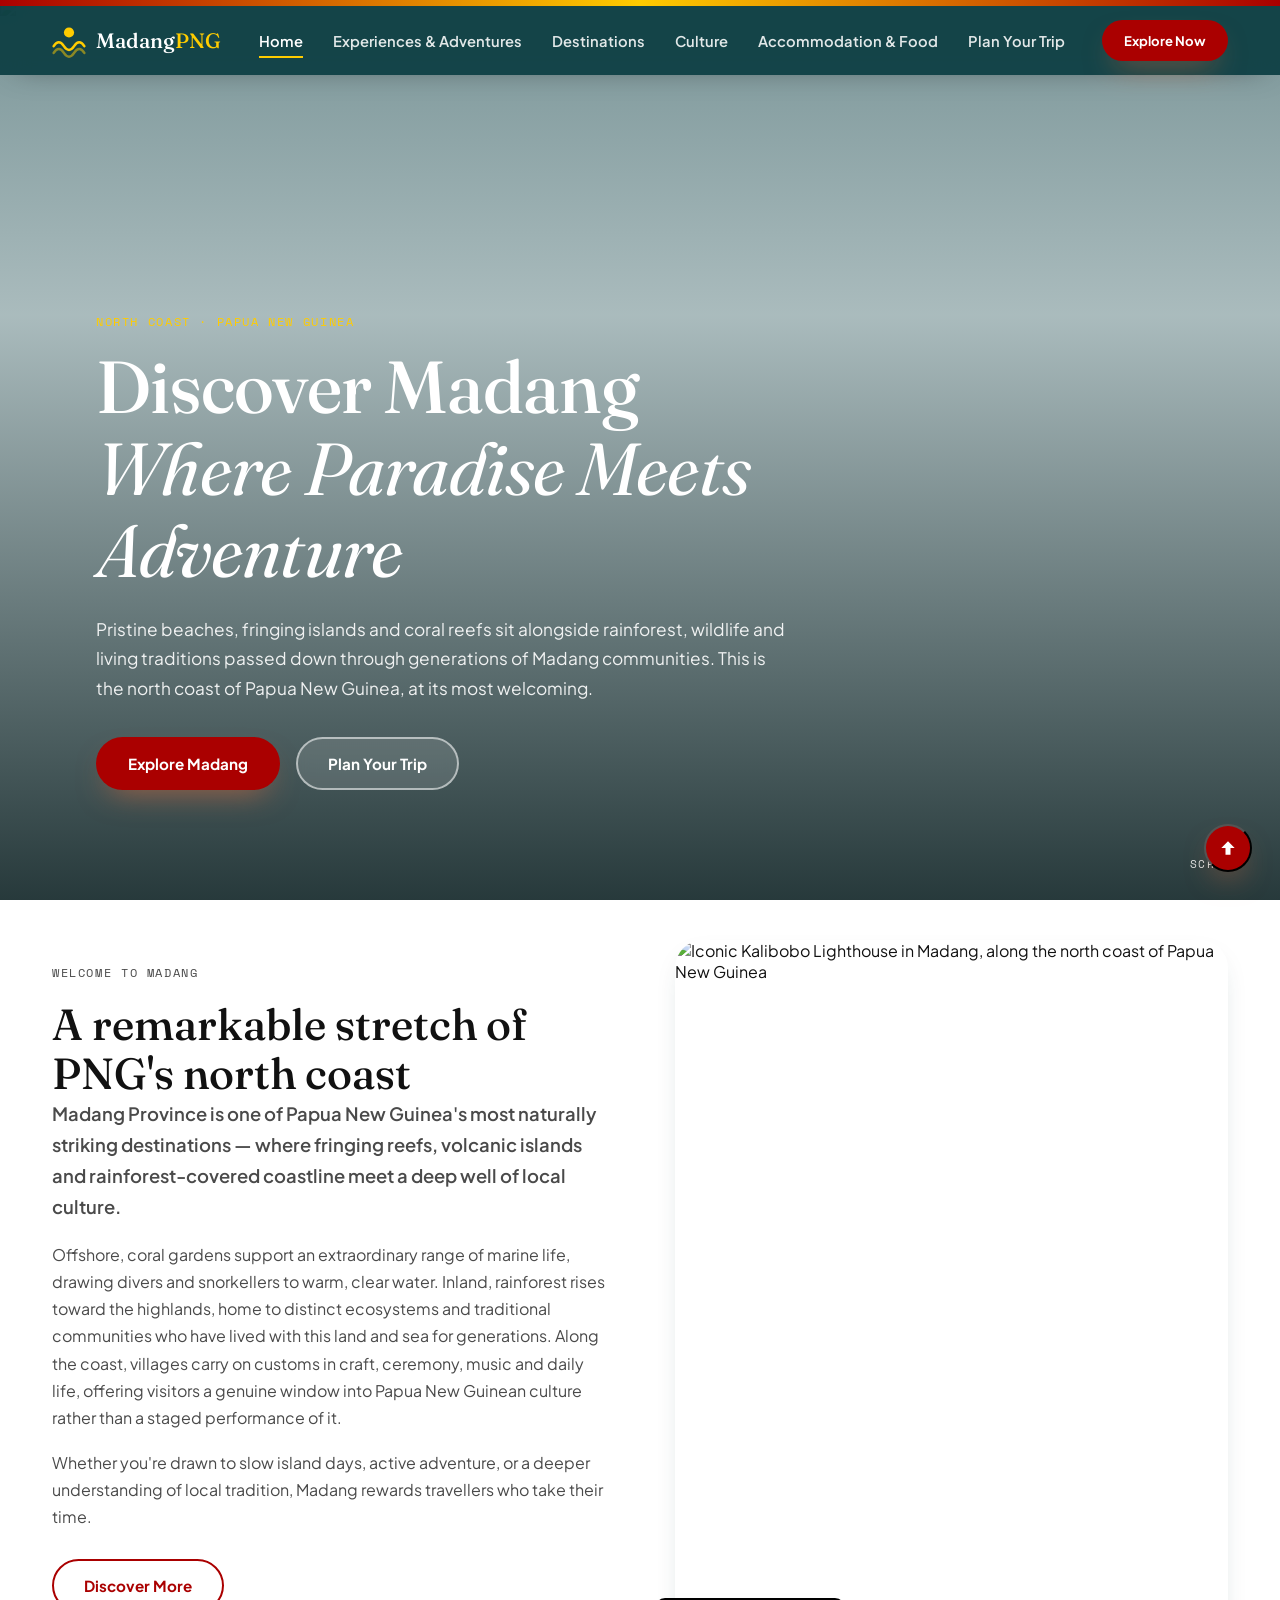
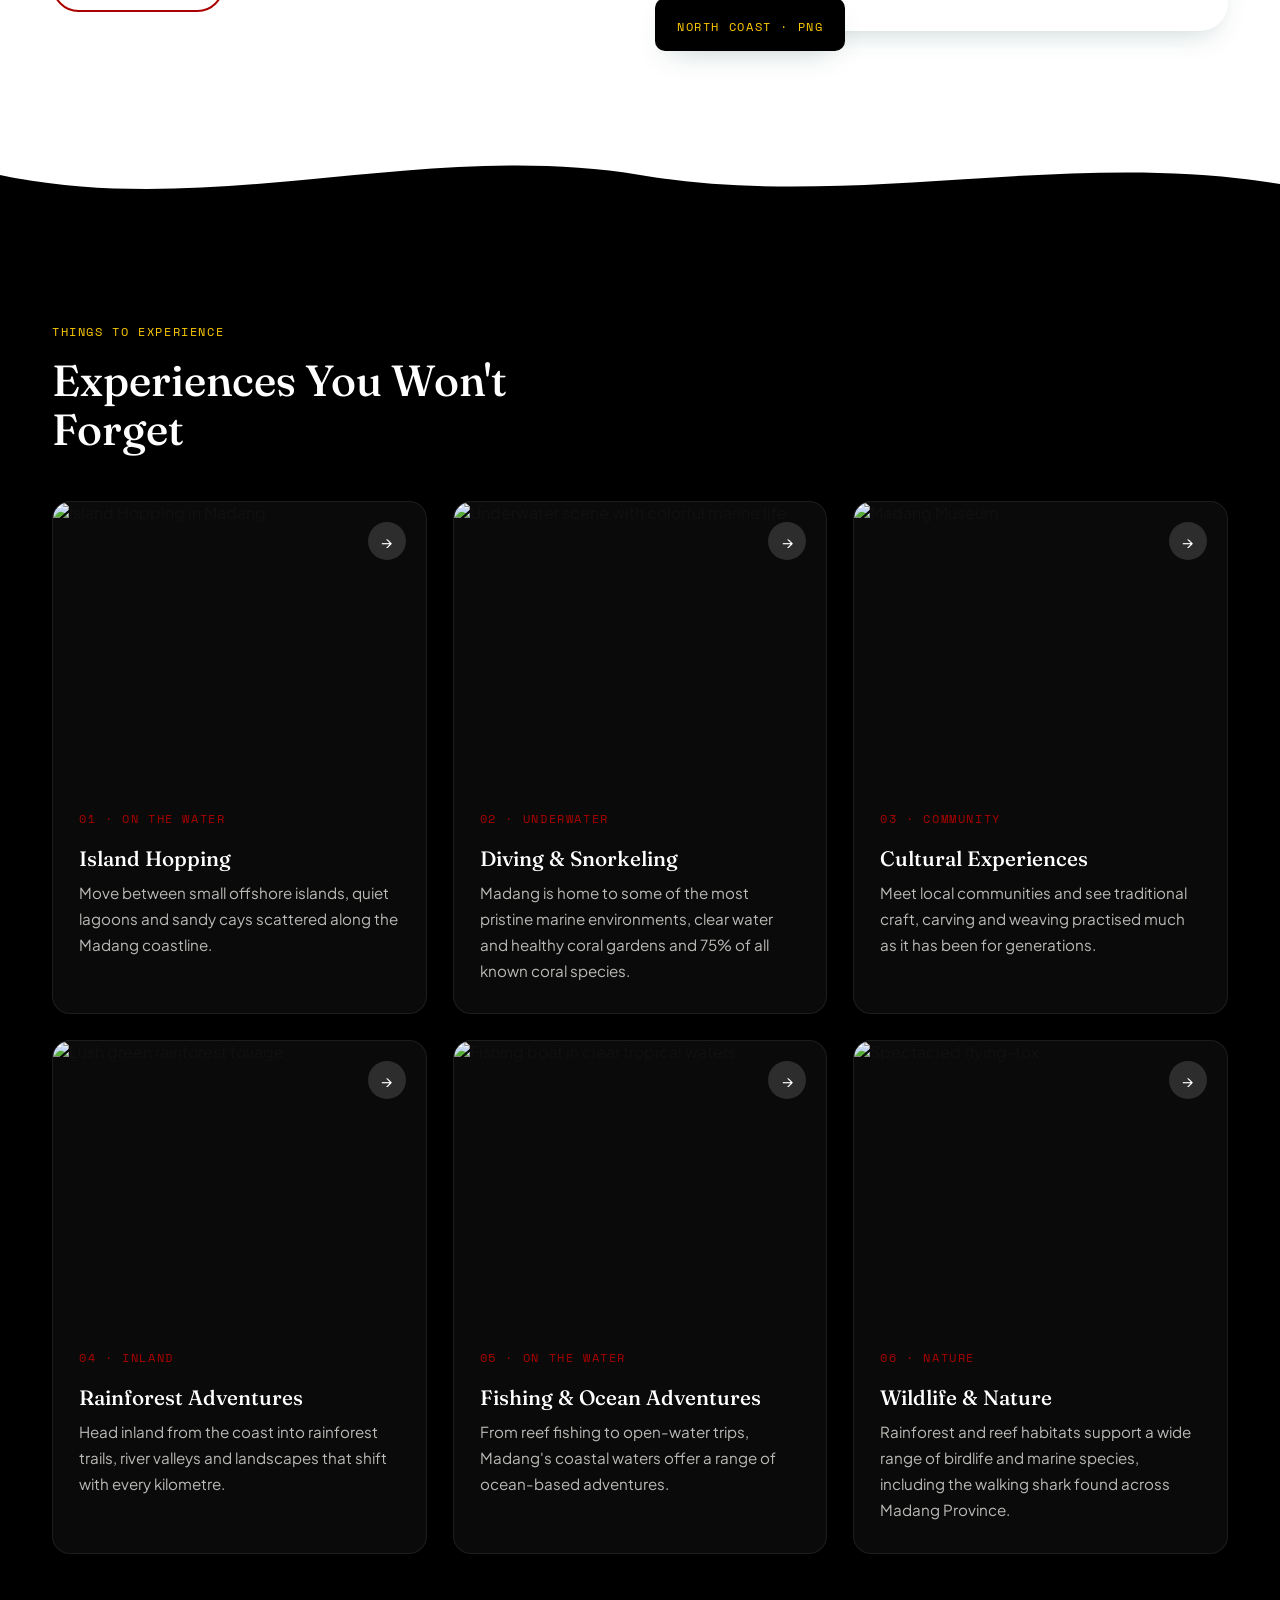
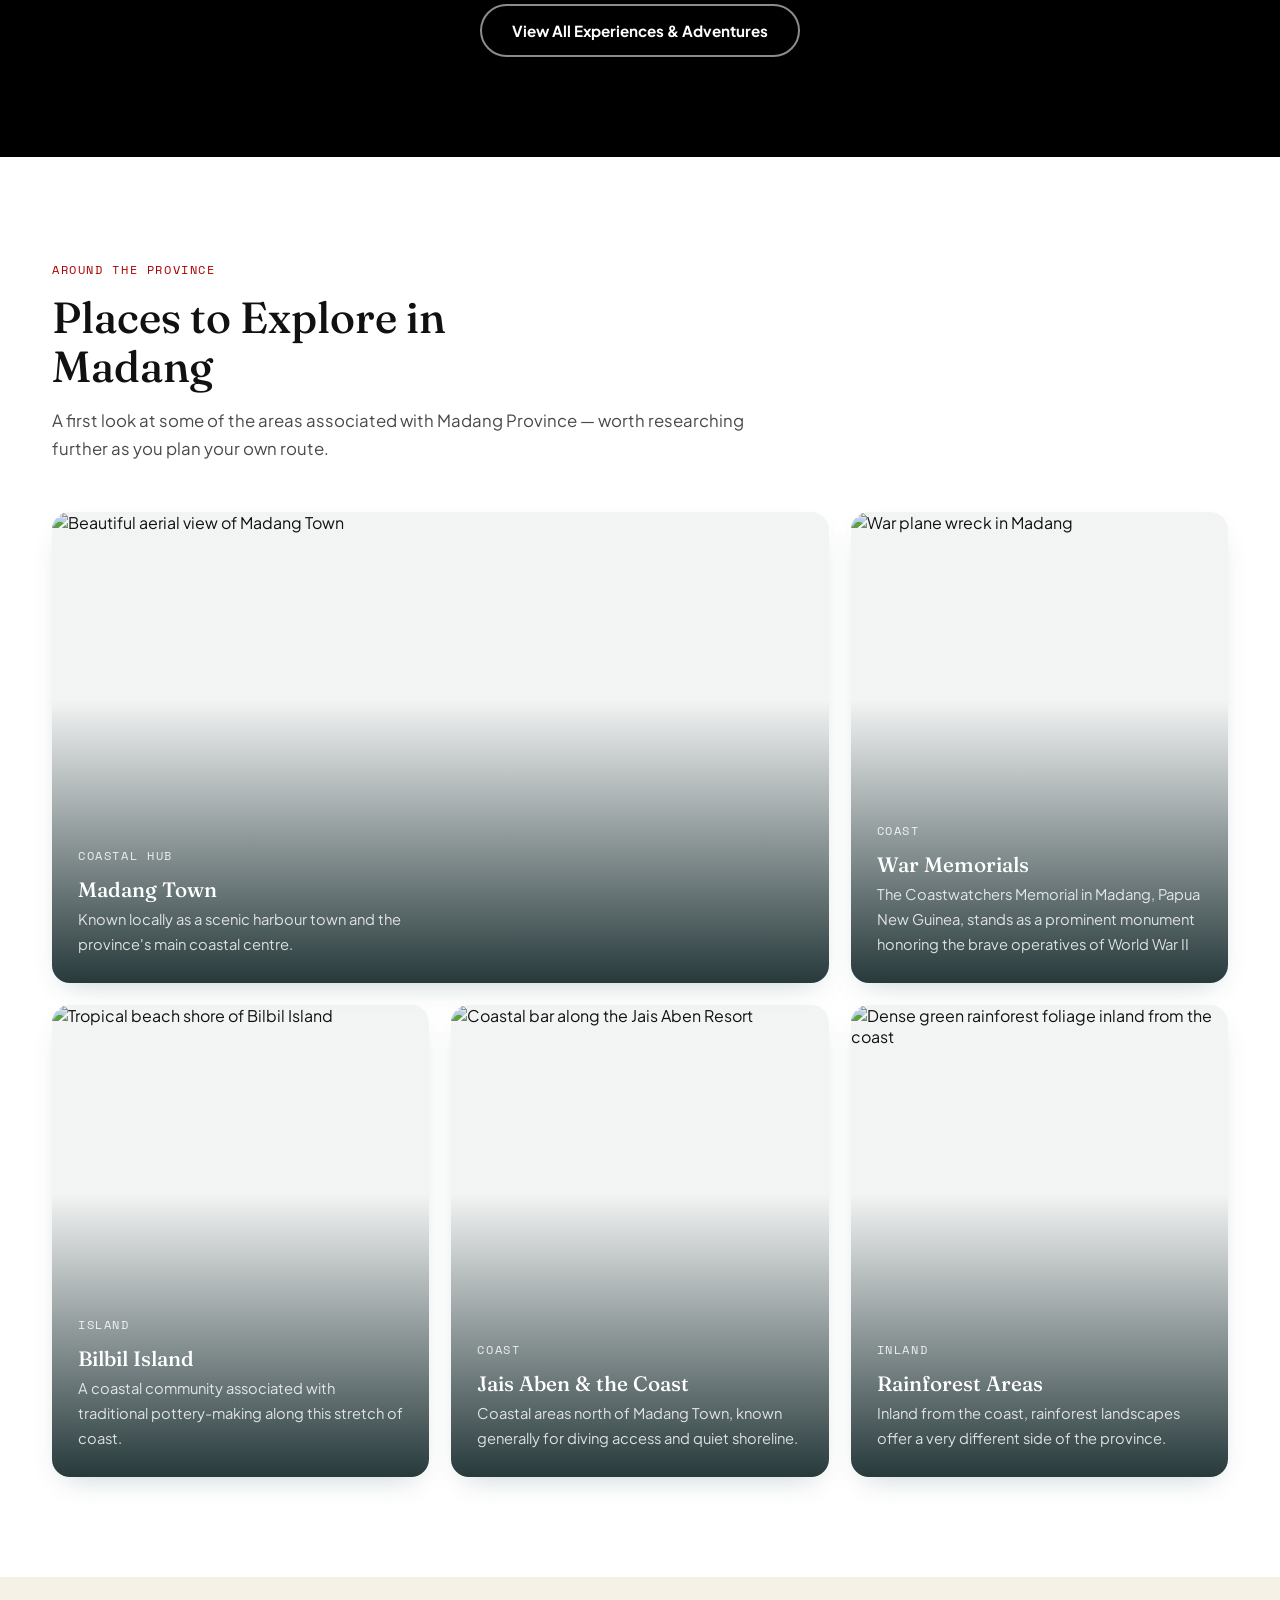
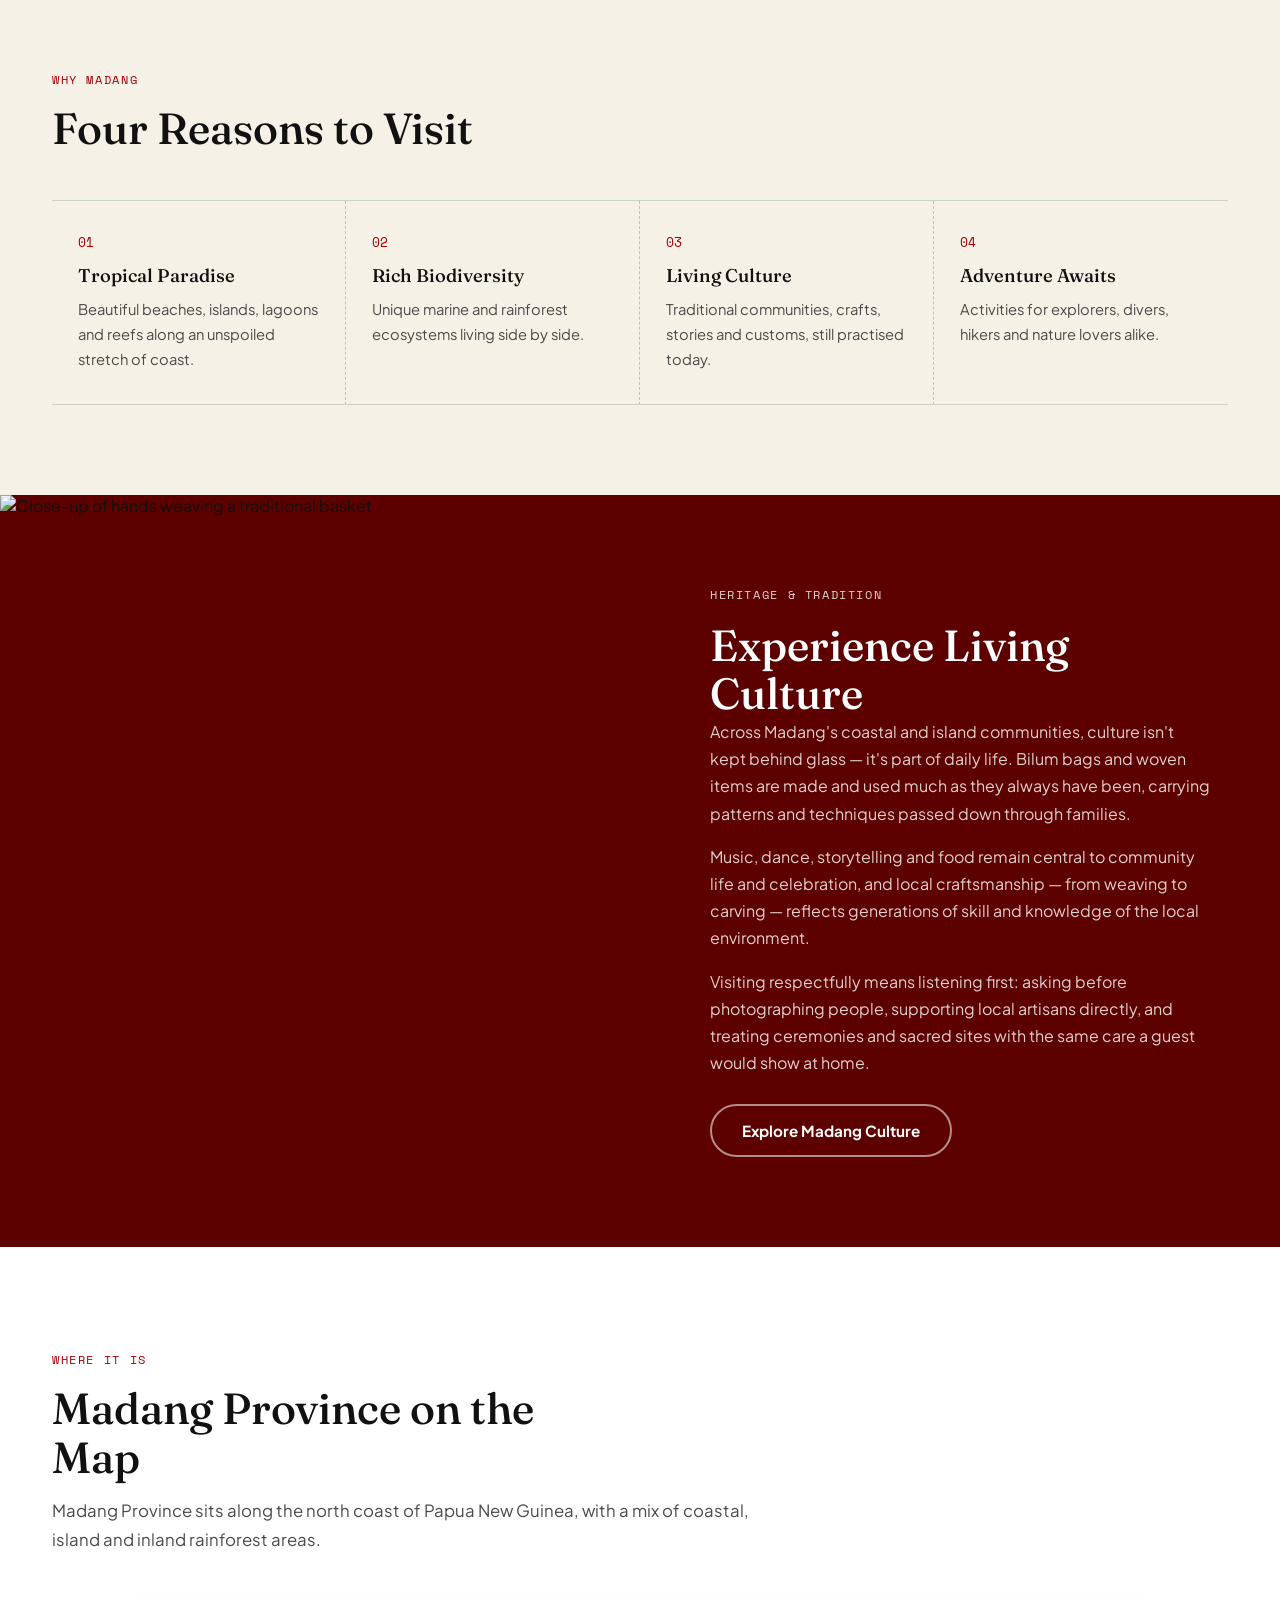
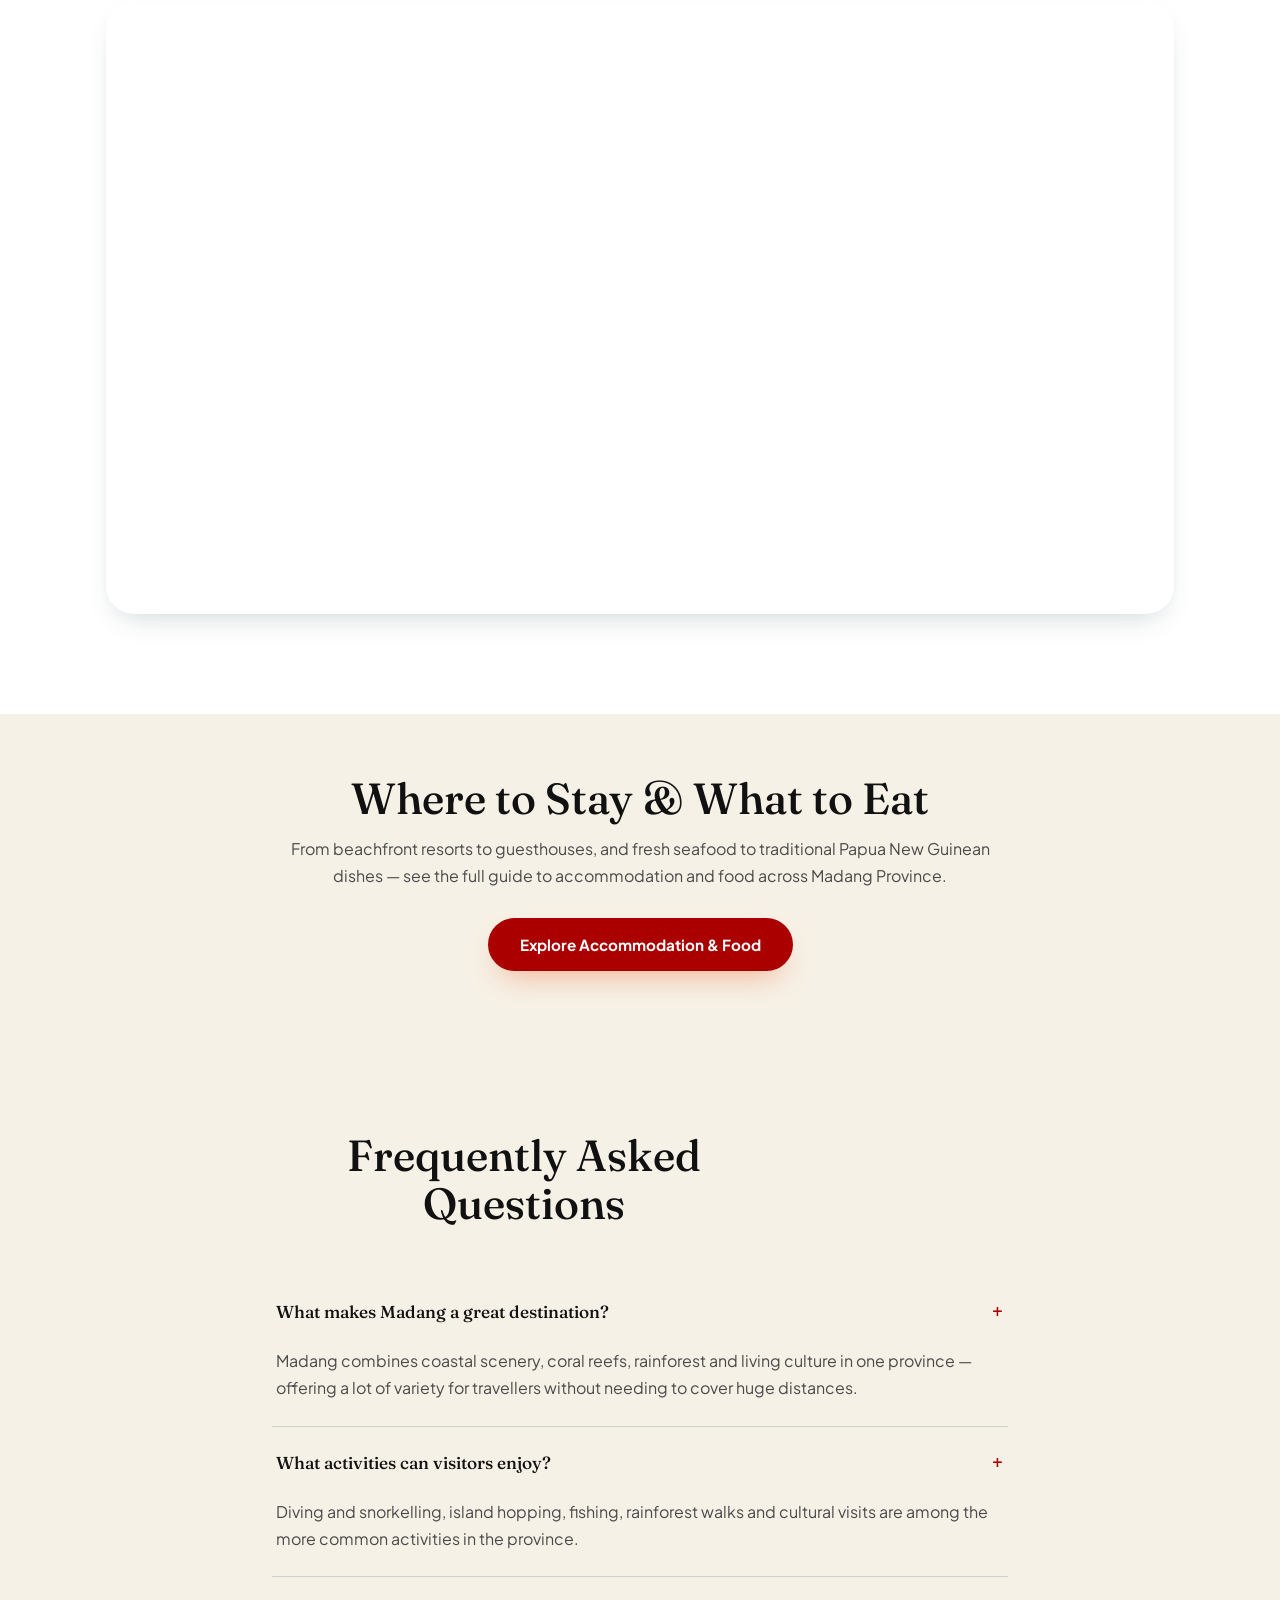
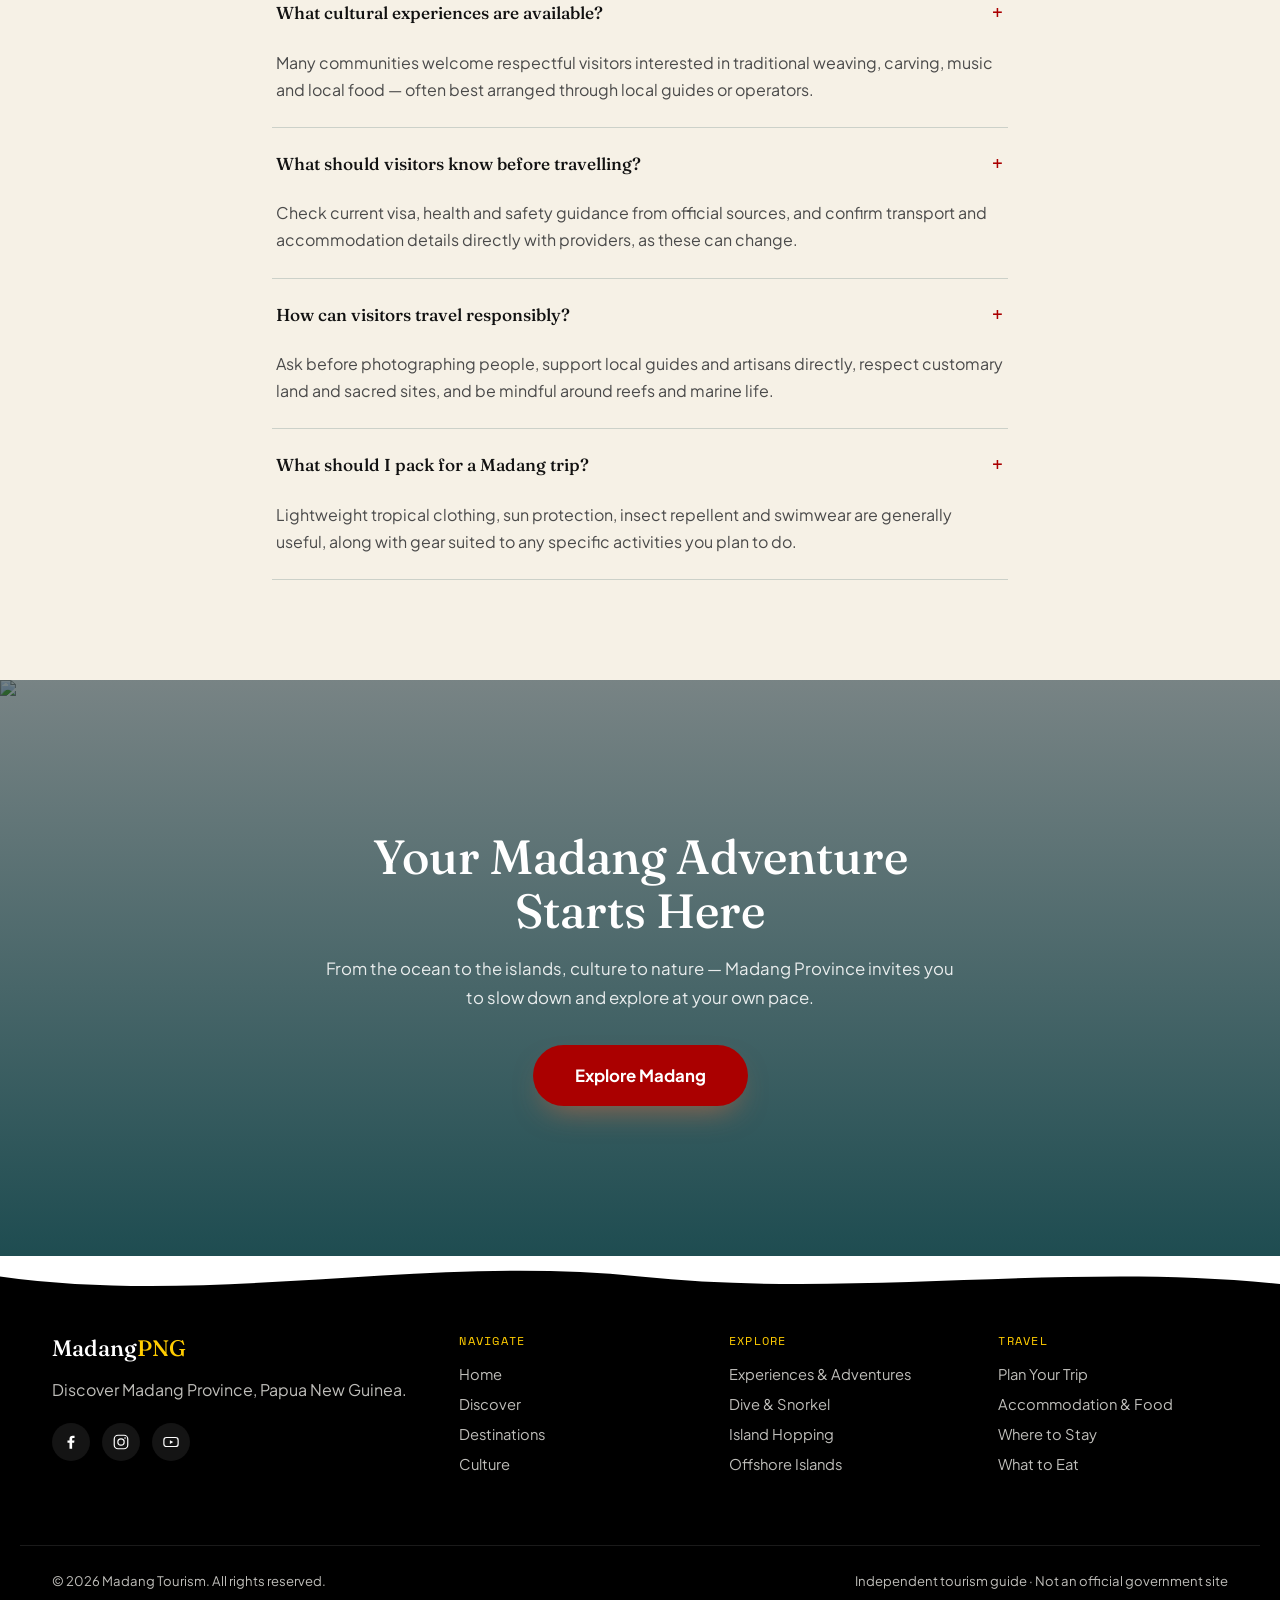
==== commit 30730898: "Add files via upload" ====
--- a/index.html
+++ b/index.html
@@ -14,7 +14,7 @@
 </head> <!-- Ends the head/metadata section -->
 <body data-page="home"> <!-- Start of the visible page content; data-page tells script.js this is the homepage, so it should use scroll-spy nav highlighting instead of a fixed active link -->
 
-<!-- Tide line - signature scroll progress indicator -->
+<!-- Tide line — signature scroll progress indicator -->
 <div class="tide-line" aria-hidden="true"> <!-- Fixed strip at the top of the page; aria-hidden hides it from screen readers since it's decorative -->
   <svg viewBox="0 0 1200 24" preserveAspectRatio="none" class="tide-line__wave"> <!-- SVG canvas for a wave shape (currently unused visually, kept for future styling) -->
     <path d="M0,12 C150,22 250,2 400,12 C550,22 650,2 800,12 C950,22 1050,2 1200,12 L1200,24 L0,24 Z"></path> <!-- Defines the wavy line shape using SVG path commands -->
@@ -38,6 +38,7 @@
     <nav class="nav__links" id="navLinks" aria-label="Primary"> <!-- The list of navigation links; id lets JS open/close it on mobile -->
       <a href="#home" class="nav__link" data-page="home">Home</a> <!-- Link to the hero/home section; data-page marks it for the site-wide active-link logic -->
       <a href="experiences.html" class="nav__link" data-page="experiences">Experiences &amp; Adventures</a> <!-- Links to the dedicated Experiences & Adventures page -->
+      <a href="#destinations" class="nav__link" data-page="destinations">Destinations</a> <!-- Link to the Destinations section on this page -->
       <a href="culture.html" class="nav__link" data-page="culture">Culture</a> <!-- Link to the Culture section on this page -->
       <a href="accommodation.html" class="nav__link" data-page="accommodation">Accommodation &amp; Food</a> <!-- Links to the dedicated Accommodation & Food page -->
       <a href="#plan" class="nav__link" data-page="plan">Plan Your Trip</a> <!-- Link to the Plan Your Trip section on this page -->
@@ -55,11 +56,15 @@
 <main id="main"> <!-- Landmark wrapping all main page content; target of the skip link -->
 
   <!-- ============ HERO ============ -->
-  <section class="hero0" id="home"> <!-- Full-screen hero section; id="home" is the nav target -->
+  <section class="hero" id="home"> <!-- Full-screen hero section; id="home" is the nav target -->
+    <div class="hero__media"> <!-- Wrapper that holds the background image and overlay -->
+      <img src="https://images.unsplash.com/photo-1544551763-46a013bb70d5?auto=format&fit=crop&w=1920&q=80" alt="Image of scuba diver diving in coral waters." loading="eager"> <!-- Hero background photo; loading="eager" because it's above the fold and should load immediately -->
+      <div class="hero__overlay"></div> <!-- Empty div styled in CSS as a dark gradient so the white text stays readable over the photo -->
+    </div> <!-- Closes hero media wrapper -->
 
     <div class="hero__content"> <!-- Wrapper for the hero text and buttons, sits above the image via z-index -->
       <p class="eyebrow eyebrow--light">north coast &middot; papua new guinea</p> <!-- Small uppercase label above the headline -->
-      <h1 class="hero__title">Discover <span class="madang">Madang</span><br><em>Where Paradise Meets Adventure</em></h1> <!-- Main page headline; <br> forces a line break, <em> italicizes the tagline -->
+      <h1 class="hero__title">Discover Madang<br><em>Where Paradise Meets Adventure</em></h1> <!-- Main page headline; <br> forces a line break, <em> italicizes the tagline -->
       <p class="hero__desc">Pristine beaches, fringing islands and coral reefs sit alongside rainforest, wildlife and living traditions passed down through generations of Madang communities. This is the north coast of Papua New Guinea, at its most welcoming.</p> <!-- Supporting paragraph describing Madang -->
       <div class="hero__actions"> <!-- Wrapper that lays the two hero buttons out side by side -->
         <a href="#discover" class="btn btn--coral">Explore Madang</a> <!-- Primary button scrolling to the About/Discover section -->
@@ -79,7 +84,7 @@
       <div class="about__text"> <!-- Left column: all the text content -->
         <p class="eyebrow">welcome to madang</p> <!-- Small uppercase label above the heading -->
         <h2 class="section-title">A remarkable stretch of PNG's north coast</h2> <!-- Section heading -->
-        <p class="about__lead">Madang Province is one of Papua New Guinea's most naturally striking destinations - where fringing reefs, volcanic islands and rainforest-covered coastline meet a deep well of local culture.</p> <!-- Bold lead paragraph -->
+        <p class="about__lead">Madang Province is one of Papua New Guinea's most naturally striking destinations — where fringing reefs, volcanic islands and rainforest-covered coastline meet a deep well of local culture.</p> <!-- Bold lead paragraph -->
         <p>Offshore, coral gardens support an extraordinary range of marine life, drawing divers and snorkellers to warm, clear water. Inland, rainforest rises toward the highlands, home to distinct ecosystems and traditional communities who have lived with this land and sea for generations. Along the coast, villages carry on customs in craft, ceremony, music and daily life, offering visitors a genuine window into Papua New Guinean culture rather than a staged performance of it.</p> <!-- First supporting paragraph -->
         <p>Whether you're drawn to slow island days, active adventure, or a deeper understanding of local tradition, Madang rewards travellers who take their time.</p> <!-- Second supporting paragraph -->
         <a href="#experiences" class="btn btn--outline">Discover More</a> <!-- Button linking down to the Experiences section -->
@@ -89,7 +94,7 @@
 
         <img src="https://dynamic-media-cdn.tripadvisor.com/media/daodao/photo-o/17/3b/36/39/coastwatchers-memorial.jpg?w=1400&h=-1&s=1" alt="Iconic Kalibobo Lighthouse in Madang, along the north coast of Papua New Guinea" loading="lazy"> <!-- Featured photo; loading="lazy" defers loading until it's near the viewport -->
         <div class="about__media-tag"> <!-- Small badge overlapping the bottom-left corner of the image -->
-          <span class="eyebrow eyebrow--mono">north coast &#8901; PNG</span> <!-- Label text inside the badge -->
+          <span class="eyebrow eyebrow--mono">north coast · PNG</span> <!-- Label text inside the badge -->
         </div> <!-- Closes the media tag badge -->
       </div> <!-- Closes about media column -->
     </div> <!-- Closes about grid container -->
@@ -112,7 +117,7 @@
             <img src="https://images.trvl-media.com/place/2200/be9d5ca0-9052-4f88-b1ac-1c76c188403d.jpg" alt="Island Hopping in Madang" loading="lazy"> <!-- Card photo, lazy-loaded since it's below the fold -->
           </div> <!-- Closes media wrapper -->
           <div class="exp-card__body"> <!-- Text content area of the card -->
-            <span class="eyebrow eyebrow--mono">01 &#8901; on the water</span> <!-- Numbered category label -->
+            <span class="eyebrow eyebrow--mono">01 · on the water</span> <!-- Numbered category label -->
             <h3>Island Hopping</h3> <!-- Card title -->
             <p>Move between small offshore islands, quiet lagoons and sandy cays scattered along the Madang coastline.</p> <!-- Card description -->
           </div> <!-- Closes card body -->
@@ -124,7 +129,7 @@
             <img src="https://lh3.googleusercontent.com/gps-cs-s/AHRPTWmEcXAYpQxbUg_730affrQJc3ae3xiDEqrg6l5M20WpzN1XZXpjrVy1QL2ELFBm_cMHoaMwFfMI6eFGCDkWPEe9BV0QXRZ-fGgzlfDkFj4wrk9VCa4zB5_O_2vBl3DN58K61eVG=s680-w680-h510-rw" alt="Underwater scene with colorful marine life" loading="lazy"> <!-- Card photo -->
           </div> <!-- Closes media wrapper -->
           <div class="exp-card__body"> <!-- Text content area -->
-            <span class="eyebrow eyebrow--mono">02 &#8901; underwater</span> <!-- Numbered category label -->
+            <span class="eyebrow eyebrow--mono">02 · underwater</span> <!-- Numbered category label -->
             <h3>Diving &amp; Snorkeling</h3> <!-- Card title -->
             <p>Madang is home to some of the most pristine marine environments, clear water and healthy coral gardens and 75% of all known coral species.</p> <!-- Card description -->
           </div> <!-- Closes card body -->
@@ -136,7 +141,7 @@
             <img src="https://www.bambootravel.co.uk/files/img_cache/54789/1400__1526562200_Madang-Museum.jpg?1526562445" alt="Madang Museum" loading="lazy"> <!-- Card photo -->
           </div> <!-- Closes media wrapper -->
           <div class="exp-card__body"> <!-- Text content area -->
-            <span class="eyebrow eyebrow--mono">03 &#8901; community</span> <!-- Numbered category label -->
+            <span class="eyebrow eyebrow--mono">03 · community</span> <!-- Numbered category label -->
             <h3>Cultural Experiences</h3> <!-- Card title -->
             <p>Meet local communities and see traditional craft, carving and weaving practised much as it has been for generations.</p> <!-- Card description -->
           </div> <!-- Closes card body -->
@@ -148,7 +153,7 @@
             <img src="https://images.pexels.com/photos/28769443/pexels-photo-28769443.jpeg?auto=compress&cs=tinysrgb&w=1000" alt="Lush green rainforest foliage" loading="lazy"> <!-- Card photo -->
           </div> <!-- Closes media wrapper -->
           <div class="exp-card__body"> <!-- Text content area -->
-            <span class="eyebrow eyebrow--mono">04 &#8901; inland</span> <!-- Numbered category label -->
+            <span class="eyebrow eyebrow--mono">04 · inland</span> <!-- Numbered category label -->
             <h3>Rainforest Adventures</h3> <!-- Card title -->
             <p>Head inland from the coast into rainforest trails, river valleys and landscapes that shift with every kilometre.</p> <!-- Card description -->
           </div> <!-- Closes card body -->
@@ -160,7 +165,7 @@
             <img src="https://papuanewguinea.travel/wp-content/uploads/2023/10/sport-fisher_sportfishing-png_papua-new-guinea_2_0-1024x683.jpg?auto=compress&cs=tinysrgb&w=1000" alt="Fishing boat in clear tropical waters" loading="lazy"> <!-- Card photo -->
           </div> <!-- Closes media wrapper -->
           <div class="exp-card__body"> <!-- Text content area -->
-            <span class="eyebrow eyebrow--mono">05 &#8901; on the water</span> <!-- Numbered category label -->
+            <span class="eyebrow eyebrow--mono">05 · on the water</span> <!-- Numbered category label -->
             <h3>Fishing &amp; Ocean Adventures</h3> <!-- Card title -->
             <p>From reef fishing to open-water trips, Madang's coastal waters offer a range of ocean-based adventures.</p> <!-- Card description -->
           </div> <!-- Closes card body -->
@@ -172,7 +177,7 @@
             <img src="https://images.theconversation.com/files/343629/original/file-20200624-132410-mtns55.jpg?ixlib=rb-4.1.1&q=45&auto=format&w=1000&fit=clip" alt="Spectacled flying-fox" loading="lazy"> <!-- Card photo -->
           </div> <!-- Closes media wrapper -->
           <div class="exp-card__body"> <!-- Text content area -->
-            <span class="eyebrow eyebrow--mono">06 &#8901; nature</span> <!-- Numbered category label -->
+            <span class="eyebrow eyebrow--mono">06 · nature</span> <!-- Numbered category label -->
             <h3>Wildlife &amp; Nature</h3> <!-- Card title -->
             <p>Rainforest and reef habitats support a wide range of birdlife and marine species, including the walking shark found across Madang Province.</p> <!-- Card description -->
           </div> <!-- Closes card body -->
@@ -192,7 +197,7 @@
       <div class="section-head"> <!-- Heading block for this section -->
         <p class="eyebrow">around the province</p> <!-- Small uppercase label -->
         <h2 class="section-title">Places to Explore in Madang</h2> <!-- Section heading -->
-        <p class="section-lead">A first look at some of the areas associated with Madang Province - worth researching further as you plan your own route.</p> <!-- Explanatory lead paragraph, sets honest expectations -->
+        <p class="section-lead">A first look at some of the areas associated with Madang Province — worth researching further as you plan your own route.</p> <!-- Explanatory lead paragraph, sets honest expectations -->
       </div> <!-- Closes section head -->
 
       <div class="dest-grid"> <!-- CSS grid laying out the destination cards -->
@@ -246,7 +251,7 @@
     </div> <!-- Closes container -->
   </section> <!-- Closes Destinations section -->
 
-  <!-- ============ WHY MADANG - DIVE LOG STATS ============ -->
+  <!-- ============ WHY MADANG — DIVE LOG STATS ============ -->
   <section class="why reveal"> <!-- "Why Madang" section on a sandy background -->
     <div class="container"> <!-- Centers content -->
       <div class="section-head"> <!-- Heading block -->
@@ -287,8 +292,8 @@
     <div class="culture__content"> <!-- Right/second column: the text -->
       <p class="eyebrow eyebrow--mono">heritage &amp; tradition</p> <!-- Small uppercase label -->
       <h2 class="section-title">Experience Living Culture</h2> <!-- Section heading -->
-      <p>Across Madang's coastal and island communities, culture isn't kept behind glass - it's part of daily life. Bilum bags and woven items are made and used much as they always have been, carrying patterns and techniques passed down through families.</p> <!-- First paragraph -->
-      <p>Music, dance, storytelling and food remain central to community life and celebration, and local craftsmanship - from weaving to carving - reflects generations of skill and knowledge of the local environment.</p> <!-- Second paragraph -->
+      <p>Across Madang's coastal and island communities, culture isn't kept behind glass — it's part of daily life. Bilum bags and woven items are made and used much as they always have been, carrying patterns and techniques passed down through families.</p> <!-- First paragraph -->
+      <p>Music, dance, storytelling and food remain central to community life and celebration, and local craftsmanship — from weaving to carving — reflects generations of skill and knowledge of the local environment.</p> <!-- Second paragraph -->
       <p>Visiting respectfully means listening first: asking before photographing people, supporting local artisans directly, and treating ceremonies and sacred sites with the same care a guest would show at home.</p> <!-- Third paragraph, on respectful tourism -->
       <a href="culture.html" class="btn btn--outline btn--outline-light">Explore Madang Culture</a> <!-- Call-to-action button linking to the Plan section -->
     </div> <!-- Closes culture content column -->
@@ -298,6 +303,7 @@
   <section class="google_maps" id="map"> <!-- Google Maps embed section -->
     <div class="container"> <!-- Centers content -->
       <div class="section-head"> <!-- Heading block -->
+        <p class="eyebrow">where it is</p> <!-- Small uppercase label -->
         <h2 class="section-title">Madang Province on the Map</h2> <!-- Section heading -->
         <p class="section-lead">Madang Province sits along the north coast of Papua New Guinea, with a mix of coastal, island and inland rainforest areas.</p> <!-- Explanatory lead paragraph -->
       </div> <!-- Closes heading block -->
@@ -311,7 +317,7 @@
   <section class="page-link-banner reveal" id="plan"> <!-- Short banner pointing visitors to the dedicated Accommodation & Food page -->
     <div class="container"> <!-- Centers the banner content -->
       <h2 class="section-title">Where to Stay &amp; What to Eat</h2> <!-- Banner heading -->
-      <p>From beachfront resorts to guesthouses, and fresh seafood to traditional Papua New Guinean dishes - see the full guide to accommodation and food across Madang Province.</p> <!-- Banner supporting text -->
+      <p>From beachfront resorts to guesthouses, and fresh seafood to traditional Papua New Guinean dishes — see the full guide to accommodation and food across Madang Province.</p> <!-- Banner supporting text -->
       <div class="btn-row"> <!-- Wrapper that centers the CTA button -->
         <a href="accommodation.html" class="btn btn--coral">Explore Accommodation &amp; Food</a> <!-- Links to the new page -->
       </div> <!-- Closes button wrapper -->
@@ -319,78 +325,89 @@
   </section> <!-- Closes cross-link banner -->
 
   <!-- ============ FAQ ============ -->
-  <section class="faq reveal">
-    <div class="container container--narrow">
-      <div class="section-head section-head--center">
-        <h2 class="section-title">Frequently Asked Questions</h2>
-        
-      </div>
-
-      <div class="accordion" id="faqAccordion">
-
-        <details class="accordion__item">
-          <summary class="accordion__trigger">
-            What makes Madang a great destination?
-            <span class="accordion__icon" aria-hidden="true">+</span>
-          </summary>
-          <div class="accordion__panel">
-            <p>Madang combines coastal scenery, coral reefs, rainforest and living culture in one province — offering a lot of variety for travellers without needing to cover huge distances.</p>
-          </div>
-        </details>
-
-        <details class="accordion__item">
-          <summary class="accordion__trigger">
-            What activities can visitors enjoy?
-            <span class="accordion__icon" aria-hidden="true">+</span>
-          </summary>
-          <div class="accordion__panel">
-            <p>Diving and snorkelling, island hopping, fishing, rainforest walks and cultural visits are among the more common activities in the province.</p>
-          </div>
-        </details>
-
-        <details class="accordion__item">
-          <summary class="accordion__trigger">
-            What cultural experiences are available?
-            <span class="accordion__icon" aria-hidden="true">+</span>
-          </summary>
-          <div class="accordion__panel">
-            <p>Many communities welcome respectful visitors interested in traditional weaving, carving, music and local food — often best arranged through local guides or operators.</p>
-          </div>
-        </details>
-
-        <details class="accordion__item">
-          <summary class="accordion__trigger">
-            What should visitors know before travelling?
-            <span class="accordion__icon" aria-hidden="true">+</span>
-          </summary>
-          <div class="accordion__panel">
-          <p>Check current visa, health and safety guidance from official sources, and confirm transport and accommodation details directly with providers, as these can change.</p>
-          </div>
-        </details>
-
-        <details class="accordion__item">
-          <summary class="accordion__trigger">
-            How can visitors travel responsibly?
-            <span class="accordion__icon" aria-hidden="true">+</span>
-          </summary>
-          <div class="accordion__panel">
-            <p>Ask before photographing people, support local guides and artisans directly, respect customary land and sacred sites, and be mindful around reefs and marine life.</p>
-          </div>
-        </details>
-
-        <details class="accordion__item">
-          <summary class="accordion__trigger">
-            What should I pack for a Madang trip?
-            <span class="accordion__icon" aria-hidden="true">+</span>
-          </summary>
-          <div class="accordion__panel">
-            <p>Lightweight tropical clothing, sun protection, insect repellent and swimwear are generally useful, along with gear suited to any specific activities you plan to do.</p>
-          </div>
-        </details>
-
-      </div>
-    </div>
-  </section>
+  <section class="faq reveal"> <!-- FAQ section on a sandy background -->
+    <div class="container container--narrow"> <!-- Narrower container so the FAQ text column isn't too wide to read comfortably -->
+      <div class="section-head section-head--center"> <!-- Centered heading block -->
+        <h2 class="section-title">Frequently Asked Questions</h2> <!-- Section heading -->
+      </div> <!-- Closes heading block -->
+
+      <div class="accordion" id="faqAccordion"> <!-- Wrapper for all FAQ items; id referenced (loosely) for styling/organization -->
+
+        <div class="accordion__item"> <!-- FAQ item 1 -->
+          <h3> <!-- Heading wrapping the clickable question for proper document outline -->
+            <button class="accordion__trigger" aria-expanded="false"> <!-- Clickable question; aria-expanded tracks open/closed state for screen readers -->
+              What makes Madang a great destination? <!-- The question text -->
+              <span class="accordion__icon" aria-hidden="true">+</span> <!-- Plus icon that rotates into an X-like shape when open -->
+            </button> <!-- Closes the question button -->
+          </h3> <!-- Closes heading -->
+          <div class="accordion__panel" hidden> <!-- Answer panel; hidden attribute keeps it collapsed until JS reveals it -->
+            <p>Madang combines coastal scenery, coral reefs, rainforest and living culture in one province — offering a lot of variety for travellers without needing to cover huge distances.</p> <!-- Answer text -->
+          </div> <!-- Closes answer panel -->
+        </div> <!-- Closes FAQ item 1 -->
+
+        <div class="accordion__item"> <!-- FAQ item 2 -->
+          <h3> <!-- Heading wrapper -->
+            <button class="accordion__trigger" aria-expanded="false"> <!-- Question button -->
+              What activities can visitors enjoy? <!-- Question text -->
+              <span class="accordion__icon" aria-hidden="true">+</span> <!-- Plus/expand icon -->
+            </button> <!-- Closes question button -->
+          </h3> <!-- Closes heading -->
+          <div class="accordion__panel" hidden> <!-- Answer panel, collapsed by default -->
+            <p>Diving and snorkelling, island hopping, fishing, rainforest walks and cultural visits are among the more common activities in the province.</p> <!-- Answer text -->
+          </div> <!-- Closes answer panel -->
+        </div> <!-- Closes FAQ item 2 -->
+
+        <div class="accordion__item"> <!-- FAQ item 3 -->
+          <h3> <!-- Heading wrapper -->
+            <button class="accordion__trigger" aria-expanded="false"> <!-- Question button -->
+              What cultural experiences are available? <!-- Question text -->
+              <span class="accordion__icon" aria-hidden="true">+</span> <!-- Plus/expand icon -->
+            </button> <!-- Closes question button -->
+          </h3> <!-- Closes heading -->
+          <div class="accordion__panel" hidden> <!-- Answer panel, collapsed by default -->
+            <p>Many communities welcome respectful visitors interested in traditional weaving, carving, music and local food — often best arranged through local guides or operators.</p> <!-- Answer text -->
+          </div> <!-- Closes answer panel -->
+        </div> <!-- Closes FAQ item 3 -->
+
+        <div class="accordion__item"> <!-- FAQ item 4 -->
+          <h3> <!-- Heading wrapper -->
+            <button class="accordion__trigger" aria-expanded="false"> <!-- Question button -->
+              What should visitors know before travelling? <!-- Question text -->
+              <span class="accordion__icon" aria-hidden="true">+</span> <!-- Plus/expand icon -->
+            </button> <!-- Closes question button -->
+          </h3> <!-- Closes heading -->
+          <div class="accordion__panel" hidden> <!-- Answer panel, collapsed by default -->
+            <p>Check current visa, health and safety guidance from official sources, and confirm transport and accommodation details directly with providers, as these can change.</p> <!-- Answer text -->
+          </div> <!-- Closes answer panel -->
+        </div> <!-- Closes FAQ item 4 -->
+
+        <div class="accordion__item"> <!-- FAQ item 5 -->
+          <h3> <!-- Heading wrapper -->
+            <button class="accordion__trigger" aria-expanded="false"> <!-- Question button -->
+              How can visitors travel responsibly? <!-- Question text -->
+              <span class="accordion__icon" aria-hidden="true">+</span> <!-- Plus/expand icon -->
+            </button> <!-- Closes question button -->
+          </h3> <!-- Closes heading -->
+          <div class="accordion__panel" hidden> <!-- Answer panel, collapsed by default -->
+            <p>Ask before photographing people, support local guides and artisans directly, respect customary land and sacred sites, and be mindful around reefs and marine life.</p> <!-- Answer text -->
+          </div> <!-- Closes answer panel -->
+        </div> <!-- Closes FAQ item 5 -->
+
+        <div class="accordion__item"> <!-- FAQ item 6 -->
+          <h3> <!-- Heading wrapper -->
+            <button class="accordion__trigger" aria-expanded="false"> <!-- Question button -->
+              What should I pack for a Madang trip? <!-- Question text -->
+              <span class="accordion__icon" aria-hidden="true">+</span> <!-- Plus/expand icon -->
+            </button> <!-- Closes question button -->
+          </h3> <!-- Closes heading -->
+          <div class="accordion__panel" hidden> <!-- Answer panel, collapsed by default -->
+            <p>Lightweight tropical clothing, sun protection, insect repellent and swimwear are generally useful, along with gear suited to any specific activities you plan to do.</p> <!-- Answer text -->
+          </div> <!-- Closes answer panel -->
+        </div> <!-- Closes FAQ item 6 -->
+
+      </div> <!-- Closes accordion wrapper -->
+    </div> <!-- Closes container -->
+  </section> <!-- Closes FAQ section -->
 
   <!-- ============ FINAL CTA ============ -->
   <section class="final-cta"> <!-- Full-bleed closing call-to-action section -->
@@ -400,7 +417,7 @@
     </div> <!-- Closes media wrapper -->
     <div class="final-cta__content"> <!-- Centered text content sitting above the image -->
       <h2>Your Madang Adventure Starts Here</h2> <!-- CTA heading -->
-      <p>From the ocean to the islands, culture to nature - Madang Province invites you to slow down and explore at your own pace.</p> <!-- CTA supporting text -->
+      <p>From the ocean to the islands, culture to nature — Madang Province invites you to slow down and explore at your own pace.</p> <!-- CTA supporting text -->
       <a href="#home" class="btn btn--coral btn--lg">Explore Madang</a> <!-- Large CTA button that scrolls back to the top/hero -->
     </div> <!-- Closes CTA content -->
   </section> <!-- Closes Final CTA section -->
--- a/style.css
+++ b/style.css
@@ -1,26 +1,26 @@
 /* ==========================================================================
-   MADANG PROVINCE TOURISM - STYLESHEET
+   MADANG PROVINCE TOURISM — STYLESHEET
    Design tokens: ocean-forward palette, Fraunces + Plus Jakarta Sans + Space Mono
-   Signature element: the "tide line" - a wave-shaped scroll progress indicator
+   Signature element: the "tide line" — a wave-shaped scroll progress indicator
    ========================================================================== */
 
 :root { /* :root targets the whole document so these custom properties (variables) are available everywhere */
   /* Madang provincial flag-inspired palette */
-  --reef-deep:      #000000;   /* black - used for dark section backgrounds */
-  --lagoon:         #AA0000;   /* deep red - used for primary links, buttons, and accents */
-  --tide:           #FFCC00;   /* gold/yellow - used for highlights and the tide line */
-  --palm:           #5C0000;   /* dark maroon - used for contrast-heavy section backgrounds */
-  --sand:           #F6F1E6;   /* warm off-white - used for light alternating sections */
-  --shell:          #FFFFFF;   /* white - used for card surfaces and light text on dark backgrounds */
-  --coral:          #AA0000;   /* red accent - used for primary buttons and CTA elements */
-  --coral-deep:     #7D0000;   /* darker red - used for button hover states */
-  --ink:            #111111;   /* near-black - used for main body text */
-  --ink-soft:       #4A4A4A;   /* muted gray - used for secondary/paragraph text */
+  --reef-deep:      #000000;   /* black — used for dark section backgrounds */
+  --lagoon:         #AA0000;   /* deep red — used for primary links, buttons, and accents */
+  --tide:           #FFCC00;   /* gold/yellow — used for highlights and the tide line */
+  --palm:           #5C0000;   /* dark maroon — used for contrast-heavy section backgrounds */
+  --sand:           #F6F1E6;   /* warm off-white — used for light alternating sections */
+  --shell:          #FFFFFF;   /* white — used for card surfaces and light text on dark backgrounds */
+  --coral:          #AA0000;   /* red accent — used for primary buttons and CTA elements */
+  --coral-deep:     #7D0000;   /* darker red — used for button hover states */
+  --ink:            #111111;   /* near-black — used for main body text */
+  --ink-soft:       #4A4A4A;   /* muted gray — used for secondary/paragraph text */
 
   /* Type */
   --font-display: "Fraunces", Georgia, serif; /* serif font used for headings; Georgia is the fallback if Fraunces fails to load */
   --font-body: "Plus Jakarta Sans", -apple-system, BlinkMacSystemFont, sans-serif; /* sans-serif font used for paragraphs and UI text */
-  --font-mono: "Comfortaa", "Nunito", sans-serif; /* 
+  --font-mono: "Space Mono", "Courier New", monospace; /* monospace font used for small labels/eyebrows for a technical, "instrument" feel */
 
   /* Layout */
   --container-w: 1240px; /* maximum width for centered page content */
@@ -193,67 +193,16 @@
 
 
 /* ================= HERO ================= */
-.hero0 {
-  position: relative; 
-  min-height: 100vh; 
-  display: flex; 
-  align-items: flex-end; 
-  color: #fff; 
-  background-image: linear-gradient(180deg, rgba(11,61,66,0.55) 0%, rgba(11,61,66,0.35) 35%, rgba(9,30,32,0.88) 100%), 
-                    url("https://images.unsplash.com/photo-1544551763-46a013bb70d5?auto=format&fit=crop&w=1920&q=80");
-  background-attachment: fixed;
-  background-position: center;
-  background-repeat: no-repeat;
-  background-size: cover;
-}
-
-.hero1 {
-  position: relative; 
-  min-height: 100vh; 
-  display: flex; 
-  align-items: flex-end; 
-  color: #fff; 
-  background-image: linear-gradient(180deg, rgba(11,61,66,0.55) 0%, rgba(11,61,66,0.35) 35%, rgba(9,30,32,0.88) 100%), 
-                    url("https://images.pexels.com/photos/33191057/pexels-photo-33191057.jpeg?auto=compress&cs=tinysrgb&w=1920");
-  background-attachment: fixed;
-  background-position: center;
-  background-repeat: no-repeat;
-  background-size: cover;
-}
-
-.hero2 {
-  position: relative; 
-  min-height: 100vh; 
-  display: flex; 
-  align-items: flex-end; 
-  color: #fff; 
-  background-image: linear-gradient(180deg, rgba(11,61,66,0.55) 0%, rgba(11,61,66,0.35) 35%, rgba(9,30,32,0.88) 100%), 
-                    url("https://images.pexels.com/photos/32656681/pexels-photo-32656681.jpeg?auto=compress&cs=tinysrgb&w=1920");
-  background-attachment: fixed;
-  background-position: center;
-  background-repeat: no-repeat;
-  background-size: cover;
-}
-
-.hero3 {
-  position: relative; 
-  min-height: 100vh; 
-  display: flex; 
-  align-items: flex-end; 
-  color: #fff; 
-  background-image: linear-gradient(180deg, rgba(11,61,66,0.55) 0%, rgba(11,61,66,0.35) 35%, rgba(9,30,32,0.88) 100%), 
-                    url("https://images.pexels.com/photos/37180573/pexels-photo-37180573.jpeg?auto=compress&cs=tinysrgb&w=1920");
-  background-attachment: fixed;
-  background-position: center;
-  background-repeat: no-repeat;
-  background-size: cover;
-}
-
-.madang{
-  color:var(--tide);
-  text-shadow: 0 0 10px var(--reef-deep), 0 0 20px var(--reef-deep), 0 0 30px var(--reef-deep);
-}
-
+.hero {
+  position: relative; min-height: 100svh; display: flex; align-items: flex-end; /* full-viewport-height section with content anchored to the bottom */
+  color: #fff; overflow: hidden; /* white text by default; hides anything that overflows the section bounds */
+}
+.hero__media { position: absolute; inset: 0; z-index: 0; } /* stretches the image wrapper to fill the entire hero behind the text */
+.hero__media img { width: 100%; height: 100%; object-fit: cover; } /* scales the photo to cover the whole area without distorting it */
+.hero__overlay {
+  position: absolute; inset: 0; /* covers the entire hero on top of the image */
+  background: linear-gradient(180deg, rgba(11,61,66,0.55) 0%, rgba(11,61,66,0.35) 35%, rgba(9,30,32,0.88) 100%); /* dark gradient, darkest at the bottom where the text sits, keeping it readable */
+}
 .hero__content { position: relative; z-index: 1; max-width: 760px; padding: 0 32px 110px; margin-left: 5vw; } /* positions the text above the overlay, limits its width, offsets it slightly from the left edge */
 .hero__title { font-size: clamp(2.6rem, 6vw, 4.6rem); letter-spacing: -0.01em; margin-bottom: 22px; } /* large, responsive headline size with slightly tightened letter spacing */
 .hero__desc { max-width: 55ch; font-size: 1.08rem; color: rgba(255,255,255,0.9); margin-bottom: 34px; } /* supporting paragraph sizing, width limit and near-white color */
@@ -566,46 +515,3 @@
   .hero--page { min-height: 52vh; } /* shorter still on mobile, since there's less need for a tall hero on small screens */
   .page-link-banner .btn-row { flex-direction: column; align-items: stretch; } /* stacks CTA buttons full-width on mobile */
 }
-
-/* Ensure details hides contents when closed */
-details:not([open]) > :not(summary) {
-  display: none !important;
-}
-
-/* Base accordion layout */
-.accordion__item {
-  border-bottom: 1px solid #e0e0e0;
-  margin-bottom: 0.5rem;
-}
-
-.accordion__trigger {
-  display: flex;
-  justify-content: space-between;
-  align-items: center;
-  padding: 1rem 0;
-  font-weight: bold;
-  cursor: pointer;
-  list-style: none; /* Hide default browser triangle */
-}
-
-/* Remove default marker icon in Chrome, Safari, Firefox */
-.accordion__trigger::-webkit-details-marker,
-.accordion__trigger::marker {
-  display: none;
-}
-
-.accordion__panel {
-  padding: 0.5rem 0 1rem;
-}
-
-/* Switch + to − when open */
-.accordion__item[open] .accordion__icon {
-  transform: rotate(45deg); /* Optional smooth rotation effect */
-}
-
-.accordion__icon {
-  display: inline-block;
-  transition: transform 0.2s ease;
-  font-size: 1.2rem;
-  color: #c00000;
-}
